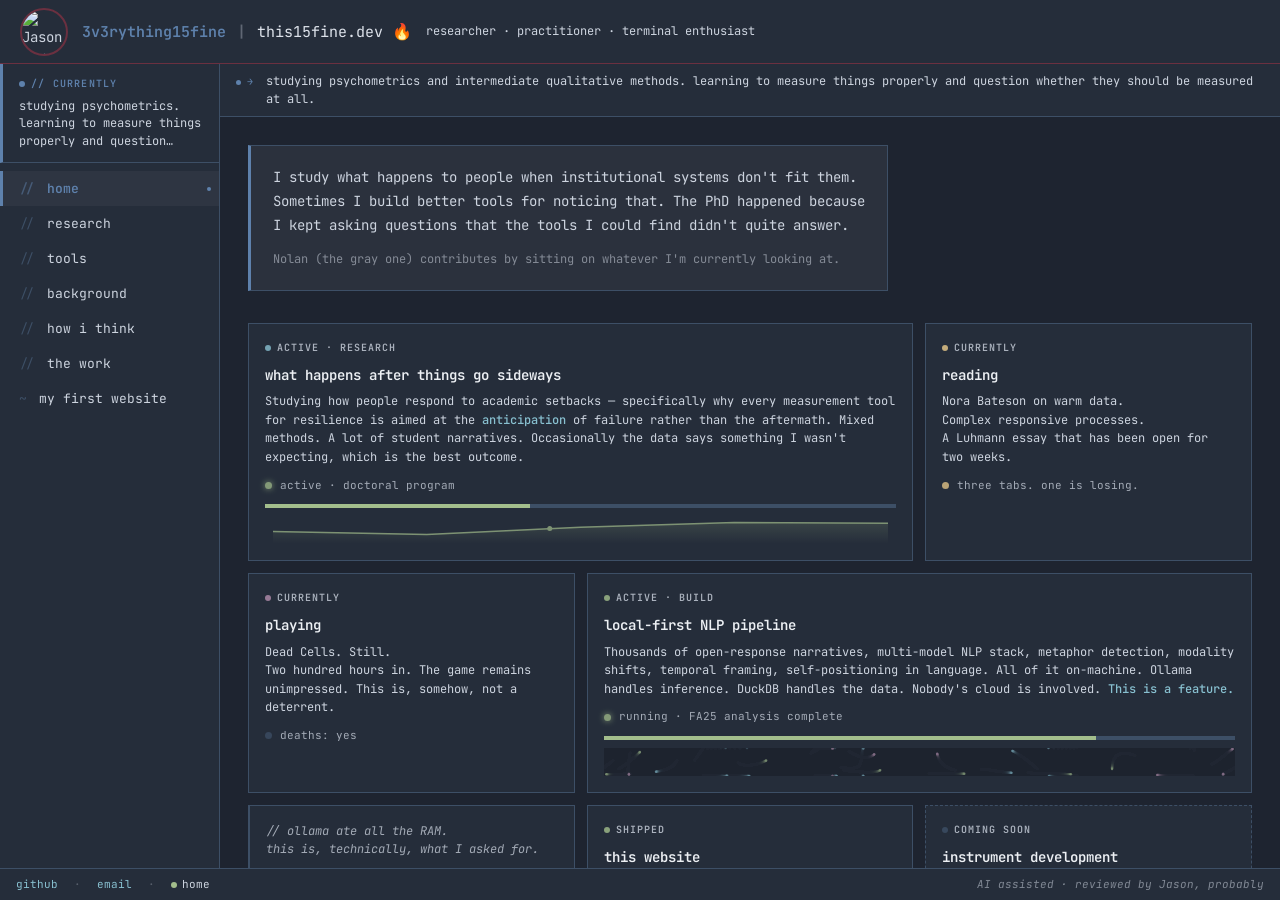
==== public/index.html @ c8848bc6 "fix: UI feedback — header, copy, status bar, brand scrub - Header: replace fire emoji placeholder wi" ====
<!DOCTYPE html>
<html lang="en">
<head>
<meta charset="UTF-8">
<meta name="viewport" content="width=device-width, initial-scale=1.0">
<title>this15fine.dev</title>
<meta name="description" content="Jason O'Brien — researcher, practitioner, terminal enthusiast.">
<meta name="robots" content="index, follow">
<link rel="preconnect" href="https://fonts.googleapis.com">
<link rel="preconnect" href="https://fonts.gstatic.com" crossorigin>
<link href="https://fonts.googleapis.com/css2?family=JetBrains+Mono:ital,wght@0,300;0,400;0,500;0,600;0,700;1,300;1,400&display=swap" rel="stylesheet">
<style>
/* ===== TOKENS ===== */
:root {
  /* Shifted darker/bluer than pure Nord — midpoint between Nord and v12 #1a2029 */
  --nord0: #1e2430;
  --nord1: #252d3a;
  --nord2: #2e3848;
  --nord3: #3d4f66;
  --nord4: #cdd4df;
  --nord5: #dde2ea;
  --nord6: #edf0f4;
  /* Frost stays Nord-true but deep frost shifts cooler */
  --frost: #88C0D0;
  --frost-deep: #5E81AC;
  --frost-warm: #8FBCBB;
  --aurora-green: #A3BE8C;
  --aurora-yellow: #EBCB8B;
  --aurora-red: #BF616A;
  --aurora-magenta: #B48EAD;
  --burgundy: #6B3040;
  --magenta-bright: #B048A8;

  /* section accents — used for borders/marks/underlines, NOT for small text */
  --accent-home:       #5E81AC;
  --accent-research:   #88C0D0;
  --accent-tools:      #A3BE8C;
  --accent-background: #EBCB8B;
  --accent-approach:   #B48EAD;
  --accent-work:       #BF616A;

  --accent: var(--accent-home);

  --sidebar-w: 220px;
  --header-h: 64px;
  --section-header-h: 48px;
  --ticker-h: 36px;
  --status-h: 32px;
  --currently-h: auto;

  --font: 'JetBrains Mono', 'Liberation Mono', 'Courier New', monospace;
  --transition: 200ms ease;
  --transition-slow: 400ms ease;
}

/* ===== RESET ===== */
*, *::before, *::after { box-sizing: border-box; margin: 0; padding: 0; }
html { height: 100%; }
body {
  font-family: var(--font);
  font-size: 14px;
  line-height: 1.6;
  color: var(--nord4);
  background: var(--nord0);
  height: 100%;
  overflow: hidden;
}
a { color: var(--frost); text-decoration: none; }
a:hover { text-decoration: underline; }
a:visited { color: var(--frost-deep); }
a:focus-visible { outline: 2px solid var(--magenta-bright); outline-offset: 2px; }
::selection { background: var(--frost-deep); color: var(--nord6); }
@media (prefers-reduced-motion: reduce) {
  *, *::before, *::after { animation-duration: 0.01ms !important; transition-duration: 0.01ms !important; }
}

/* ===== LAYOUT GRID ===== */
#app {
  display: grid;
  grid-template-rows: var(--header-h) 1fr var(--status-h);
  grid-template-columns: var(--sidebar-w) 1fr;
  grid-template-areas:
    "header  header"
    "sidebar main"
    "footer  footer";
  height: 100vh;
  width: 100vw;
}

/* ===== GLOBAL HEADER ===== */
#global-header {
  grid-area: header;
  display: flex;
  align-items: center;
  gap: 14px;
  padding: 0 20px;
  background: var(--nord1);
  border-bottom: 1px solid var(--nord3);
  border-bottom-color: var(--burgundy);
  cursor: pointer;
  user-select: none;
  position: relative;
  z-index: 100;
  transition: background var(--transition);
}
#global-header:hover { background: var(--nord2); }
#global-header:focus-visible { outline: 2px solid var(--magenta-bright); outline-offset: -2px; }
#header-photo {
  width: 48px; height: 48px;
  border-radius: 50%;
  border: 2px solid var(--burgundy);
  object-fit: cover;
  flex-shrink: 0;
}
#header-wordmark {
  font-size: 15px;
  font-weight: 600;
  color: var(--nord6);
  white-space: nowrap;
}
#header-wordmark .fire { font-size: 16px; }
#header-wordmark .handle { color: var(--burgundy); }
#header-sep { color: var(--nord4); opacity: 0.35; margin: 0 2px; }
#header-tagline {
  font-size: 12px;
  color: var(--nord4);
  white-space: nowrap;
  overflow: hidden;
  text-overflow: ellipsis;
}

/* ===== SIDEBAR ===== */
#sidebar {
  grid-area: sidebar;
  display: flex;
  flex-direction: column;
  background: var(--nord1);
  border-right: 1px solid var(--nord3);
  overflow: hidden;
  position: relative;
}

/* Currently block */
#currently-block {
  min-height: 72px;
  max-height: 140px;
  padding: 12px 16px;
  border-bottom: 1px solid var(--nord3);
  display: flex;
  flex-direction: column;
  justify-content: center;
  border-left: 3px solid var(--accent);
  transition: border-color var(--transition-slow);
  flex-shrink: 0;
  cursor: pointer;
  overflow: hidden;
}
#currently-block:hover { background: var(--nord2); }
#currently-label {
  font-size: 10px;
  font-weight: 600;
  letter-spacing: 0.12em;
  text-transform: uppercase;
  color: var(--accent);
  margin-bottom: 6px;
  display: flex;
  align-items: center;
  gap: 6px;
  transition: color var(--transition-slow);
}
#currently-label::before {
  content: '';
  display: inline-block;
  width: 6px; height: 6px;
  border-radius: 50%;
  background: var(--accent);
  transition: background var(--transition-slow);
  flex-shrink: 0;
}
#currently-text {
  font-size: 12px;
  color: var(--nord4);
  line-height: 1.45;
  overflow: hidden;
  display: -webkit-box;
  -webkit-line-clamp: 3;
  -webkit-box-orient: vertical;
  text-overflow: ellipsis;
  transition: opacity 300ms ease;
}

/* Nav */
#sidebar-nav {
  flex: 1;
  padding: 8px 0;
  overflow-y: auto;
}
.nav-item {
  display: block;
  width: 100%;
  padding: 9px 16px;
  background: none;
  border: none;
  border-left: 3px solid transparent;
  color: var(--nord4);
  font-family: var(--font);
  font-size: 13px;
  font-weight: 400;
  text-align: left;
  cursor: pointer;
  transition: background var(--transition), border-color var(--transition), color var(--transition);
  position: relative;
}
.nav-item:hover { background: var(--nord2); color: var(--nord6); }
.nav-item.active {
  border-left-color: var(--accent);
  color: var(--accent);
  background: rgba(255,255,255,0.04);
  font-weight: 600;
}
.nav-item:focus-visible { outline: 2px solid var(--magenta-bright); outline-offset: -2px; }
.nav-prefix { color: var(--nord3); margin-right: 4px; }
.nav-item.active .nav-prefix { color: var(--accent); opacity: 0.5; }

/* Sidebar links block */
#sidebar-links {
  padding: 12px 16px;
  border-top: 1px solid var(--nord3);
  display: flex;
  flex-direction: column;
  gap: 6px;
  flex-shrink: 0;
}
.sidebar-link {
  font-size: 11px;
  color: var(--nord4);
  display: flex;
  align-items: center;
  gap: 6px;
}
.sidebar-link a { color: var(--nord4); font-size: 11px; }
.sidebar-link a:hover { color: var(--frost); }

/* ===== MAIN COLUMN ===== */
#main {
  grid-area: main;
  display: flex;
  flex-direction: column;
  overflow: hidden;
  position: relative;
}

/* Section header (fixed, accent-colored) */
#section-header {
  height: var(--section-header-h);
  display: flex;
  align-items: center;
  padding: 0 24px;
  border-bottom: 1px solid var(--nord3);
  background: var(--nord0);
  flex-shrink: 0;
  position: relative;
  z-index: 10;
}
#section-title {
  font-size: 16px;
  font-weight: 600;
  color: var(--nord6);
  letter-spacing: 0.02em;
}
#section-title .accent-word {
  color: var(--accent);
  transition: color var(--transition-slow);
  position: relative;
}
#section-title .accent-word::after {
  content: '';
  position: absolute;
  bottom: -4px;
  left: 0;
  right: 0;
  height: 2px;
  background: var(--accent);
  transition: background var(--transition-slow);
}

/* Ticker */
#ticker {
  min-height: var(--ticker-h);
  display: flex;
  align-items: flex-start;
  padding: 8px 16px;
  background: var(--nord1);
  border-bottom: 1px solid var(--nord3);
  flex-shrink: 0;
}
#ticker-label {
  font-size: 10px;
  font-weight: 600;
  letter-spacing: 0.1em;
  text-transform: uppercase;
  color: var(--accent);
  white-space: nowrap;
  margin-right: 12px;
  margin-top: 2px;
  transition: color var(--transition-slow);
}
#ticker-label::before {
  content: '';
  display: inline-block;
  width: 5px; height: 5px;
  border-radius: 50%;
  background: var(--accent);
  transition: background var(--transition-slow);
  margin-right: 6px;
  vertical-align: middle;
}
#ticker-text {
  font-size: 12px;
  color: var(--nord4);
  line-height: 1.5;
  transition: opacity 300ms ease;
}
#ticker-text.fading { opacity: 0; }

/* Scrollable body */
#content-body {
  flex: 1;
  overflow-y: auto;
  padding: 28px 28px 48px;
  scroll-behavior: smooth;
}
#content-body::-webkit-scrollbar { width: 6px; }
#content-body::-webkit-scrollbar-track { background: var(--nord0); }
#content-body::-webkit-scrollbar-thumb { background: var(--nord3); border-radius: 3px; }

/* ===== STATUS BAR ===== */
#status-bar {
  grid-area: footer;
  height: var(--status-h);
  display: flex;
  align-items: center;
  padding: 0 16px;
  background: var(--nord1);
  border-top: 1px solid var(--nord3);
  gap: 16px;
  font-size: 11px;
  color: var(--nord4);
  z-index: 100;
}
.status-item { display: flex; align-items: center; gap: 5px; }
.status-dot {
  width: 6px; height: 6px;
  border-radius: 50%;
  background: var(--aurora-green);
}
.status-dot.yellow { background: var(--aurora-yellow); }
.status-sep { color: var(--nord4); opacity: 0.3; }
#status-right { margin-left: auto; }

/* ===== SECTION PANELS ===== */
.section-panel { display: none; }
.section-panel.active { display: block; }

/* ===== HOME SECTION ===== */
#home-float-container {
  position: fixed;
  top: var(--header-h);
  left: var(--sidebar-w);
  right: 0;
  bottom: var(--status-h);
  pointer-events: none;
  z-index: 1;
  overflow: hidden;
}
.float-fragment {
  position: absolute;
  font-size: 11px;
  color: var(--nord3);
  white-space: nowrap;
  opacity: 0;
  pointer-events: none;
  animation: floatDrift linear infinite;
  font-style: italic;
  user-select: none;
}
@keyframes floatDrift {
  0%   { transform: translate(0, 0); opacity: 0; }
  8%   { opacity: var(--frag-opacity); }
  88%  { opacity: var(--frag-opacity); }
  100% { transform: translate(var(--drift-x), var(--drift-y)); opacity: 0; }
}

.home-bio {
  position: relative;
  z-index: 2;
  max-width: 640px;
  margin-bottom: 32px;
  padding: 20px 22px;
  background: rgba(46, 52, 64, 0.85);
  border: 1px solid var(--nord3);
  border-left: 3px solid var(--accent-home);
  backdrop-filter: blur(2px);
}
.home-bio p { margin-bottom: 12px; color: var(--nord4); line-height: 1.7; }
.home-bio p:last-child { margin-bottom: 0; }
.home-bio .hl { color: var(--accent-home); font-weight: 500; }
.home-bio .dim { color: var(--nord4); opacity: 0.55; font-size: 12px; }

/* Tile grid */
.tile-grid {
  position: relative;
  z-index: 2;
  display: grid;
  grid-template-columns: repeat(3, 1fr);
  grid-auto-rows: auto;
  gap: 12px;
}
.tile {
  background: var(--nord1);
  border: 1px solid var(--nord3);
  padding: 16px;
  font-size: 13px;
  position: relative;
  transition: background var(--transition), border-color var(--transition);
}
.tile:hover { background: var(--nord2); }
.tile.hero { grid-column: span 2; }
.tile.full { grid-column: span 3; }
.tile-label {
  font-size: 10px;
  font-weight: 600;
  letter-spacing: 0.1em;
  text-transform: uppercase;
  color: var(--nord4);
  opacity: 0.65;
  margin-bottom: 8px;
  display: flex;
  align-items: center;
  gap: 6px;
}
.tile-label .tl-accent {
  width: 6px; height: 6px;
  border-radius: 50%;
  display: inline-block;
  flex-shrink: 0;
  opacity: 1;
}
.tile-title { font-size: 14px; font-weight: 600; color: var(--nord6); margin-bottom: 6px; }
.tile-body { color: var(--nord4); line-height: 1.55; font-size: 12px; }
.tile-body .hl { color: var(--frost); font-weight: 500; }
.tile-body .num { color: var(--frost-deep); font-weight: 600; }
.tile-quip { font-style: italic; color: var(--nord4); opacity: 0.6; font-size: 12px; line-height: 1.5; }
.tile-quip::before { content: '// '; }

/* tile status indicators */
.tile-status-row {
  display: flex;
  align-items: center;
  gap: 8px;
  margin-top: 10px;
  font-size: 11px;
  color: var(--nord4);
  opacity: 0.6;
}
.tile-dot { width: 7px; height: 7px; border-radius: 50%; }
.tile-dot.green { background: var(--aurora-green); box-shadow: 0 0 6px var(--aurora-green); }
.tile-dot.yellow { background: var(--aurora-yellow); }
.tile-dot.dim { background: var(--nord3); }
.progress-bar {
  height: 4px;
  background: var(--nord3);
  margin-top: 10px;
  position: relative;
  overflow: hidden;
}
.progress-fill {
  height: 100%;
  background: var(--accent-home);
  transition: width 0.5s ease;
}
.progress-fill.green { background: var(--aurora-green); }
.progress-fill.yellow { background: var(--aurora-yellow); }
.progress-fill.red { background: var(--aurora-red); }

/* locked tile */
.tile-locked {
  opacity: 0.5;
  border-style: dashed;
}
.tile-locked .tile-lock { font-size: 11px; color: var(--nord3); margin-top: 8px; }

/* mini sparkline in tiles */
.tile-spark {
  display: block;
  width: 100%;
  height: 28px;
  margin-top: 8px;
  opacity: 0.7;
}

/* ===== SECTION PROSE ===== */
.section-prose {
  max-width: min(680px, calc(100vw - var(--sidebar-w) - 56px));
  width: 100%;
}
.section-prose p {
  margin-bottom: 16px;
  color: var(--nord4);
  line-height: 1.72;
}
.section-prose p:last-child { margin-bottom: 0; }
.section-prose .hl { color: var(--accent); font-weight: 500; }
.section-prose .dim { color: var(--nord4); opacity: 0.55; font-size: 12px; }
.section-prose h3 {
  font-size: 14px;
  font-weight: 600;
  color: var(--nord6);
  margin: 24px 0 10px;
}
.quip-aside {
  border-left: 2px solid var(--nord3);
  padding: 10px 16px;
  margin: 20px 0;
  font-style: italic;
  color: var(--nord4);
  opacity: 0.65;
  font-size: 12px;
}
.quip-aside::before { content: '// '; }

.method-tags { display: flex; flex-wrap: wrap; gap: 6px; margin: 16px 0; }
.method-tag {
  padding: 3px 8px;
  border: 1px solid var(--nord3);
  font-size: 11px;
  color: var(--nord3);
  transition: border-color var(--transition), color var(--transition);
}
.method-tag:hover { border-color: var(--accent); color: var(--accent); }

.stack-line {
  font-size: 13px;
  color: var(--nord3);
  padding: 10px 14px;
  border: 1px solid var(--nord3);
  border-left: 3px solid var(--accent-tools);
  margin-top: 16px;
  line-height: 1.6;
}

/* viz placeholder */
.viz-placeholder {
  height: 60px;
  border: 1px dashed var(--nord3);
  display: flex;
  align-items: center;
  justify-content: center;
  font-size: 11px;
  color: var(--nord3);
  margin: 20px 0;
  font-style: italic;
}
.section-viz {
  margin: 24px 0;
  border: 1px solid var(--nord3);
  background: var(--nord1);
  overflow: hidden;
}
.section-viz canvas {
  display: block;
  width: 100%;
  height: auto;
  max-height: 480px;
}
.viz-label {
  font-size: 12px;
  font-weight: 600;
  letter-spacing: 0.1em;
  text-transform: uppercase;
  color: var(--accent);
  padding: 8px 14px 6px;
  border-bottom: 1px solid var(--nord3);
  transition: color var(--transition-slow);
}
.viz-caption {
  font-size: 13px;
  color: var(--nord4);
  opacity: 0.55;
  padding: 6px 14px 8px;
  border-top: 1px solid var(--nord3);
  font-style: italic;
}
/* htop display */
#htop-display {
  font-size: 11px;
  padding: 12px 14px;
  line-height: 1.7;
  color: var(--nord4);
  min-height: 180px;
  font-family: var(--font);
}
.htop-row { display: flex; gap: 8px; align-items: baseline; }
.htop-pid { color: var(--frost-deep); width: 32px; text-align: right; flex-shrink: 0; }
.htop-cpu { color: var(--aurora-green); width: 42px; text-align: right; flex-shrink: 0; }
.htop-mem { color: var(--aurora-yellow); width: 38px; text-align: right; flex-shrink: 0; }
.htop-name { color: var(--nord6); font-weight: 600; width: 120px; flex-shrink: 0; }
.htop-desc { color: var(--nord4); opacity: 0.7; overflow: hidden; text-overflow: ellipsis; white-space: nowrap; }
.htop-header { color: var(--nord3); border-bottom: 1px solid var(--nord3); padding-bottom: 4px; margin-bottom: 6px; }
.htop-uptime { color: var(--nord3); font-size: 10px; margin-top: 10px; padding-top: 6px; border-top: 1px solid var(--nord3); }
.htop-bar-row { display: flex; align-items: center; gap: 10px; margin-bottom: 4px; }
.htop-bar-label { color: var(--nord4); width: 42px; font-size: 11px; flex-shrink: 0; }
.htop-bar-outer { flex: 1; height: 8px; background: var(--nord2); position: relative; }
.htop-bar-inner { height: 100%; transition: width 2s ease; }
.htop-bar-val { color: var(--nord4); font-size: 11px; width: 44px; text-align: right; flex-shrink: 0; }

/* ===== FULL-WIDTH FOOTER ===== */
#site-footer {
  display: none; /* shown separately when needed — status-bar IS the bottom chrome */
}

/* ===== ACCENT LINE ===== */
#accent-line {
  position: fixed;
  pointer-events: none;
  z-index: 200;
  top: var(--header-h);
  left: 0;
  width: var(--sidebar-w);
  bottom: var(--status-h);
  overflow: visible;
}
#accent-line svg {
  position: absolute;
  top: 0; left: 0;
  width: 100%; height: 100%;
  overflow: visible;
}

/* ===== APPROACH LAYOUT ===== */
.approach-layout { max-width: min(720px, calc(100vw - var(--sidebar-w) - 56px)); width: 100%; }
.approach-split {
  display: grid;
  grid-template-columns: 1fr 1fr;
  gap: 16px;
  margin: 20px 0;
}
.approach-col h3 {
  font-size: 11px;
  font-weight: 600;
  letter-spacing: 0.1em;
  text-transform: uppercase;
  color: var(--accent);
  margin-bottom: 10px;
  padding-bottom: 6px;
  border-bottom: 1px solid var(--nord3);
}
.approach-col p { font-size: 13px; color: var(--nord4); line-height: 1.7; margin-bottom: 10px; }
.approach-col p:last-child { margin-bottom: 0; }
.approach-col .hl { color: var(--accent); font-weight: 500; }

/* ===== RESEARCH CALLOUT & METHOD PAIR ===== */
.research-callout {
  border: 1px solid var(--nord3);
  border-left: 3px solid var(--accent-research);
  background: var(--nord1);
  padding: 14px 18px;
  margin: 18px 0;
}
.rc-label {
  font-size: 10px;
  font-weight: 600;
  letter-spacing: 0.1em;
  text-transform: uppercase;
  color: var(--nord5);    /* bumped from nord3 */
  margin-bottom: 8px;
}
.rc-body { font-size: 13px; color: var(--nord4); line-height: 1.65; }

.research-method-pair {
  display: grid;
  grid-template-columns: 1fr 1fr;
  gap: 10px;
  margin: 18px 0;
}
.rmp-item {
  background: var(--nord1);
  border: 1px solid var(--nord3);
  border-top: 2px solid var(--accent-research);
  padding: 12px 14px;
}
.rmp-name {
  font-size: 13px;
  font-weight: 600;
  color: var(--nord6);
  margin-bottom: 6px;
}
.rmp-desc {
  font-size: 12px;
  color: var(--nord5);    /* bumped for legibility */
  line-height: 1.6;
}

/* ===== CONTRAST FIXES — callout subtext, captions ===== */
.viz-caption { color: var(--nord5); opacity: 0.8; }  /* was nord4 at 0.55 */
.tile-label { opacity: 0.8; }                        /* was 0.65 */
.tile-status-row { opacity: 0.75; }                  /* was 0.6 */
.tile-quip { opacity: 0.75; }                        /* was 0.6 */
.htop-uptime { color: var(--nord4); }               /* was nord3 */
.htop-header { color: var(--nord4); opacity: 0.7; } /* was nord3 */
.htop-desc { opacity: 0.85; }                       /* was 0.7 */
.tl-desc { color: var(--nord5); }                   /* timeline descriptions */
.tl-year { color: var(--aurora-yellow); }
.stack-line { color: var(--nord5); }                /* was nord3 */

/* ===== MOTION ===== */
.section-panel {
  display: none;
  animation: panelReveal 280ms ease forwards;
}
.section-panel.active { display: block; }
@keyframes panelReveal {
  from { opacity: 0; transform: translateY(6px); }
  to   { opacity: 1; transform: translateY(0); }
}

/* Tile grid stagger */
.tile-grid .tile {
  animation: tileIn 300ms ease both;
}
.tile-grid .tile:nth-child(1)  { animation-delay: 30ms; }
.tile-grid .tile:nth-child(2)  { animation-delay: 60ms; }
.tile-grid .tile:nth-child(3)  { animation-delay: 90ms; }
.tile-grid .tile:nth-child(4)  { animation-delay: 120ms; }
.tile-grid .tile:nth-child(5)  { animation-delay: 150ms; }
.tile-grid .tile:nth-child(6)  { animation-delay: 180ms; }
.tile-grid .tile:nth-child(7)  { animation-delay: 210ms; }
.tile-grid .tile:nth-child(8)  { animation-delay: 240ms; }
.tile-grid .tile:nth-child(9)  { animation-delay: 270ms; }
.tile-grid .tile:nth-child(10) { animation-delay: 300ms; }
.tile-grid .tile:nth-child(11) { animation-delay: 330ms; }
.tile-grid .tile:nth-child(12) { animation-delay: 360ms; }
@keyframes tileIn {
  from { opacity: 0; transform: translateY(8px); }
  to   { opacity: 1; transform: translateY(0); }
}

/* Approach col stagger */
.approach-col {
  animation: panelReveal 320ms ease both;
}
.approach-split:nth-child(2) .approach-col:first-child { animation-delay: 80ms; }
.approach-split:nth-child(2) .approach-col:last-child  { animation-delay: 160ms; }
.approach-split:nth-child(4) .approach-col:first-child { animation-delay: 120ms; }
.approach-split:nth-child(4) .approach-col:last-child  { animation-delay: 200ms; }

/* Method pair stagger */
.research-method-pair .rmp-item {
  animation: tileIn 320ms ease both;
}
.research-method-pair .rmp-item:nth-child(1) { animation-delay: 100ms; }
.research-method-pair .rmp-item:nth-child(2) { animation-delay: 160ms; }
.research-method-pair .rmp-item:nth-child(3) { animation-delay: 220ms; }
.research-method-pair .rmp-item:nth-child(4) { animation-delay: 280ms; }

/* Currently block accent pulse */
#currently-block {
  animation: accentPulse 4s ease-in-out infinite;
}
@keyframes accentPulse {
  0%, 100% { border-left-color: var(--accent); }
  50%       { border-left-color: var(--nord3); }
}

/* Scan-line overlay on viz canvases */
.section-viz { position: relative; }
.section-viz::after {
  content: '';
  position: absolute;
  inset: 0;
  background: repeating-linear-gradient(
    to bottom,
    transparent,
    transparent 3px,
    rgba(0,0,0,0.06) 3px,
    rgba(0,0,0,0.06) 4px
  );
  pointer-events: none;
  z-index: 2;
}

/* Nav active indicator slide */
.nav-item.active::after {
  content: '';
  position: absolute;
  right: 8px;
  top: 50%;
  transform: translateY(-50%);
  width: 4px; height: 4px;
  border-radius: 50%;
  background: var(--accent);
  animation: dotPop 200ms ease both;
}
@keyframes dotPop {
  from { transform: translateY(-50%) scale(0); }
  to   { transform: translateY(-50%) scale(1); }
}

/* Header hostname accent shimmer on load */
#global-header .handle {
  position: relative;
}

/* Progress bar shimmer */
.progress-fill::after {
  content: '';
  position: absolute;
  top: 0; left: -60%; width: 60%; height: 100%;
  background: linear-gradient(90deg, transparent, rgba(255,255,255,0.15), transparent);
  animation: shimmer 3s ease-in-out infinite;
}
@keyframes shimmer {
  0%   { left: -60%; }
  100% { left: 140%; }
}
.progress-bar { overflow: hidden; }
.progress-fill { position: relative; overflow: hidden; }

/* ===== MISC =====*/
.sr-only { position: absolute; width: 1px; height: 1px; padding: 0; margin: -1px; overflow: hidden; clip: rect(0,0,0,0); border: 0; }

/* ===== WORK SECTION — data display ===== */
.data-stat-row {
  display: flex;
  gap: 16px;
  flex-wrap: wrap;
  margin: 20px 0;
}
.data-stat {
  background: var(--nord1);
  border: 1px solid var(--nord3);
  border-top: 2px solid var(--accent-work);
  padding: 14px 18px;
  min-width: 140px;
}
.data-stat .ds-num {
  font-size: 22px;
  font-weight: 700;
  color: var(--aurora-red);
  line-height: 1;
  margin-bottom: 4px;
}
.data-stat .ds-label { font-size: 11px; color: var(--nord3); line-height: 1.4; }
.data-stat .ds-caveat { font-size: 10px; color: var(--nord3); margin-top: 4px; font-style: italic; }

/* ===== GEOCITIES SECTION ===== */
#panel-geocities {
  font-family: 'Comic Sans MS', 'Chalkboard SE', cursive, sans-serif;
  background: #1a0a2e;
  color: #00ff00;
  padding: 24px;
  image-rendering: pixelated;
}
#panel-geocities.active {
  background: #1a0a2e;
}
.geo-marquee {
  overflow: hidden;
  white-space: nowrap;
  margin: 12px 0;
}
.geo-marquee-inner {
  display: inline-block;
  animation: geo-scroll 18s linear infinite;
  font-size: 14px;
  color: #ff00ff;
  text-shadow: 0 0 6px #ff00ff;
  letter-spacing: 0.15em;
}
@keyframes geo-scroll {
  0%   { transform: translateX(100%); }
  100% { transform: translateX(-100%); }
}
.geo-welcome {
  text-align: center;
  margin: 16px 0 8px;
}
.geo-welcome h2 {
  font-size: 24px;
  color: #ffff00;
  text-shadow: 2px 2px #ff6600, 0 0 10px #ffff00;
  letter-spacing: 0.08em;
  font-weight: 700;
  font-family: 'Comic Sans MS', 'Chalkboard SE', cursive;
  margin: 0;
}
.geo-welcome .geo-subtitle {
  font-size: 11px;
  color: #00ffff;
  margin-top: 4px;
  font-style: italic;
}
.geo-fire { width: 100%; max-width: 600px; margin: 8px auto; display: block; }
.geo-badges {
  display: flex;
  justify-content: center;
  align-items: center;
  gap: 16px;
  flex-wrap: wrap;
  margin: 16px 0;
}
.geo-badges img { height: 40px; }
.geo-badge-ascii {
  font-family: 'Courier New', monospace;
  font-size: 11px;
  line-height: 1.15;
  color: #88C0D0;
  background: #2E3440;
  padding: 8px 12px;
  border-radius: 4px;
  margin: 0;
  white-space: pre;
  min-width: 110px;
  text-align: center;
  transition: opacity 400ms ease;
}
.geo-cards {
  display: grid;
  grid-template-columns: repeat(auto-fill, minmax(220px, 1fr));
  gap: 14px;
  margin: 16px 0;
}
.geo-card {
  background: #0a0022;
  border: 2px solid #00ff00;
  padding: 14px;
  box-shadow: 0 0 8px rgba(0, 255, 0, 0.15);
}
.geo-card h3 {
  font-size: 14px;
  color: #ff6600;
  margin: 0 0 6px;
  font-family: 'Comic Sans MS', 'Chalkboard SE', cursive;
  text-transform: uppercase;
}
.geo-card p {
  font-size: 12px;
  color: #00ff00;
  line-height: 1.55;
  font-family: 'Courier New', monospace;
  margin: 0;
}
.geo-card .geo-card-icon {
  font-size: 22px;
  margin-bottom: 6px;
  display: block;
}
.geo-guestbook {
  margin: 20px 0 8px;
  border: 2px dashed #ff00ff;
  padding: 14px;
  text-align: center;
}
.geo-guestbook p {
  font-size: 12px;
  color: #00ffff;
  line-height: 1.6;
  font-family: 'Courier New', monospace;
  margin: 0;
}
.geo-guestbook a {
  color: #ffff00;
  text-decoration: underline;
}
.geo-counter-wrap {
  text-align: center;
  margin: 16px 0 8px;
}
.geo-counter-wrap img { max-width: 300px; }
.geo-terminal-wrap {
  text-align: center;
  margin: 12px 0;
}
.geo-terminal-wrap img { max-width: 400px; }
.geo-construction {
  text-align: center;
  margin: 12px 0;
}
.geo-construction img { max-width: 160px; }
.geo-disclaimer {
  text-align: center;
  font-size: 10px;
  color: #888;
  margin-top: 16px;
  font-family: var(--mono);
  font-style: italic;
}
/* geocities mode: green bleeds into header + ticker */
body.geo-mode #global-header {
  background: #0a0022;
  border-bottom-color: #00ff00;
}
body.geo-mode #global-header:hover { background: #12003a; }
body.geo-mode #global-header .handle { color: #00ff00 !important; }
body.geo-mode #global-header #header-sep { color: #00ff00; }
body.geo-mode #global-header #header-tagline { color: #00ff00; opacity: 0.7; }
body.geo-mode #ticker {
  background: #0a0022;
  border-bottom-color: #00ff00;
}
body.geo-mode #ticker-text { color: #00ff00; }
body.geo-mode #section-header { color: #ffff00; }
@keyframes geo-blink {
  0%, 49% { opacity: 1; }
  50%, 100% { opacity: 0; }
}
.geo-blink { animation: geo-blink 1s step-end infinite; }
.geo-rainbow {
  background: linear-gradient(90deg, #ff0000, #ff6600, #ffff00, #00ff00, #00ffff, #0000ff, #ff00ff);
  -webkit-background-clip: text;
  -webkit-text-fill-color: transparent;
  background-clip: text;
}

/* background section side-by-side layout */
.bg-split {
  display: grid;
  grid-template-columns: 1fr 1fr;
  gap: 24px;
  margin: 20px 0;
}
.bg-split .section-prose {
  max-width: none;
}

/* background timeline */
.timeline {
  position: relative;
  padding-left: 20px;
  margin: 20px 0;
}
.timeline::before {
  content: '';
  position: absolute;
  left: 0;
  top: 8px; bottom: 8px;
  width: 2px;
  background: var(--nord3);
}
.tl-node {
  position: relative;
  margin-bottom: 20px;
  padding-left: 20px;
}
.tl-node::before {
  content: '';
  position: absolute;
  left: -24px;
  top: 6px;
  width: 8px; height: 8px;
  border-radius: 50%;
  background: var(--nord3);
  border: 2px solid var(--nord1);
  transition: background var(--transition);
}
.tl-node:hover::before { background: var(--accent-background); }
.tl-year { font-size: 12px; color: var(--aurora-yellow); font-weight: 600; letter-spacing: 0.06em; margin-bottom: 3px; }
.tl-title { font-size: 15px; font-weight: 600; color: var(--nord6); margin-bottom: 4px; }
.tl-desc { font-size: 14px; color: var(--nord4); line-height: 1.5; }
.tl-node.current::before { background: var(--aurora-yellow); box-shadow: 0 0 6px var(--aurora-yellow); }
</style>
</head>
<body>
<div id="app" role="application">

  <!-- ===== GLOBAL HEADER ===== -->
  <header id="global-header" role="banner" tabindex="0"
    onclick="navigateHome()" onkeydown="if(event.key==='Enter'||event.key===' ')navigateHome()"
    aria-label="Go to home — this15fine.dev">
    <img id="header-photo" src="/images/jho-nolan.png" alt="Jason and Nolan">
    <div id="header-wordmark">
      <span class="handle" style="color:var(--accent);transition:color var(--transition-slow);">3v3rything15fine</span><span id="header-sep"> | </span><span style="color:var(--nord5);font-weight:400;">this15fine.dev</span> <span class="fire">🔥</span>
    </div>
    <div id="header-tagline">researcher · practitioner · terminal enthusiast</div>
  </header>

  <!-- ===== SIDEBAR ===== -->
  <aside id="sidebar" role="complementary" aria-label="Navigation">

    <!-- Currently block -->
    <div id="currently-block" tabindex="0" role="button"
      onclick="navigateHome()" onkeydown="if(event.key==='Enter'||event.key===' ')navigateHome()"
      aria-label="Currently — click to go home">
      <div id="currently-label">// currently</div>
      <div id="currently-text">Loading…</div>
    </div>

    <!-- Nav -->
    <nav id="sidebar-nav" role="navigation" aria-label="Sections">
      <button class="nav-item active" data-section="home" onclick="switchSection('home')" aria-current="page">
        <span class="nav-prefix">//</span> home
      </button>
      <button class="nav-item" data-section="research" onclick="switchSection('research')">
        <span class="nav-prefix">//</span> research
      </button>
      <button class="nav-item" data-section="tools" onclick="switchSection('tools')">
        <span class="nav-prefix">//</span> tools
      </button>
      <button class="nav-item" data-section="background" onclick="switchSection('background')">
        <span class="nav-prefix">//</span> background
      </button>
      <button class="nav-item" data-section="approach" onclick="switchSection('approach')">
        <span class="nav-prefix">//</span> how i think
      </button>
      <button class="nav-item" data-section="work" onclick="switchSection('work')">
        <span class="nav-prefix">//</span> the work
      </button>
      <button class="nav-item" data-section="geocities" onclick="switchSection('geocities')">
        <span class="nav-prefix">~</span> my first website
      </button>
    </nav>

  </aside>

  <!-- ===== MAIN ===== -->
  <main id="main" role="main">

    <!-- Ticker -->
    <div id="ticker" aria-live="polite" aria-atomic="true">
      <span id="ticker-label">→</span>
      <span id="ticker-text"></span>
    </div>

    <!-- Scrollable body -->
    <div id="content-body">

      <!-- HOME -->
      <section class="section-panel active" id="panel-home" aria-labelledby="home-heading">
        <h1 id="home-heading" class="sr-only">Home</h1>

        <div class="home-bio">
          <p>
            I study what happens to people when institutional systems don't fit them.
            Sometimes I build better tools for noticing that. The PhD happened because I kept
            asking questions that the tools I could find didn't quite answer.
          </p>
          <p class="dim">Nolan (the gray one) contributes by sitting on whatever I'm currently looking at.</p>
        </div>

        <!-- Tile grid -->
        <div class="tile-grid" role="list">

          <!-- Hero: active research -->
          <div class="tile hero" role="listitem">
            <div class="tile-label">
              <span class="tl-accent" style="background:var(--frost)"></span>
              active · research
            </div>
            <div class="tile-title">what happens after things go sideways</div>
            <div class="tile-body">
              Studying how people respond to academic setbacks — specifically why every measurement
              tool for resilience is aimed at the <span class="hl">anticipation</span> of failure
              rather than the aftermath. Mixed methods. A lot of student narratives.
              Occasionally the data says something I wasn't expecting, which is the best outcome.
            </div>
            <div class="tile-status-row">
              <span class="tile-dot green"></span>
              <span>active · doctoral program</span>
            </div>
            <div class="progress-bar">
              <div class="progress-fill green" style="width:42%"></div>
            </div>
            <canvas id="sparkResearch" width="180" height="28" class="tile-spark" aria-hidden="true"></canvas>
          </div>

          <!-- Small: currently reading -->
          <div class="tile" role="listitem">
            <div class="tile-label">
              <span class="tl-accent" style="background:var(--aurora-yellow)"></span>
              currently
            </div>
            <div class="tile-title">reading</div>
            <div class="tile-body">
              Nora Bateson on warm data.<br>
              Complex responsive processes.<br>
              A Luhmann essay that has been open for two weeks.
            </div>
            <div class="tile-status-row">
              <span class="tile-dot yellow"></span>
              <span>three tabs. one is losing.</span>
            </div>
          </div>

          <!-- Small: playing -->
          <div class="tile" role="listitem">
            <div class="tile-label">
              <span class="tl-accent" style="background:var(--aurora-magenta)"></span>
              currently
            </div>
            <div class="tile-title">playing</div>
            <div class="tile-body">
              Dead Cells. Still.<br>
              Two hundred hours in. The game remains unimpressed.
              This is, somehow, not a deterrent.
            </div>
            <div class="tile-status-row">
              <span class="tile-dot dim"></span>
              <span>deaths: yes</span>
            </div>
          </div>

          <!-- Hero: local tools build -->
          <div class="tile hero" role="listitem">
            <div class="tile-label">
              <span class="tl-accent" style="background:var(--aurora-green)"></span>
              active · build
            </div>
            <div class="tile-title">local-first NLP pipeline</div>
            <div class="tile-body">
              Thousands of open-response narratives, multi-model NLP stack, metaphor detection,
              modality shifts, temporal framing, self-positioning in language. All of it on-machine.
              Ollama handles inference. DuckDB handles the data. Nobody's cloud is involved.
              <span class="hl">This is a feature.</span>
            </div>
            <div class="tile-status-row">
              <span class="tile-dot green"></span>
              <span>running · FA25 analysis complete</span>
            </div>
            <div class="progress-bar">
              <div class="progress-fill" style="width:78%;background:var(--aurora-green)"></div>
            </div>
            <canvas id="miniField" width="180" height="28" class="tile-spark" aria-hidden="true"></canvas>
          </div>

          <!-- Quip tile -->
          <div class="tile" role="listitem" style="border-left:2px solid var(--nord3);">
            <div class="tile-quip">ollama ate all the RAM.<br>this is, technically, what I asked for.</div>
            <div class="tile-status-row" style="margin-top:14px;">
              <span class="tile-dot dim"></span>
              <span>still running. probably.</span>
            </div>
          </div>

          <!-- Done tile -->
          <div class="tile" role="listitem">
            <div class="tile-label">
              <span class="tl-accent" style="background:var(--aurora-green)"></span>
              shipped
            </div>
            <div class="tile-title">this website</div>
            <div class="tile-body">
              You're looking at it. No analytics, no tracking, no framework, no cookies.
              It does have a cat, which is more than most websites can say.
            </div>
            <div class="tile-status-row">
              <span class="tile-dot green"></span>
              <span>deployed · static hosting</span>
            </div>
          </div>

          <!-- To-do tile -->
          <div class="tile tile-locked" role="listitem">
            <div class="tile-label">
              <span class="tl-accent" style="background:var(--nord3)"></span>
              coming soon
            </div>
            <div class="tile-title">instrument development</div>
            <div class="tile-body">
              A psychometric instrument for post-failure response. Currently in
              the phase where existing measurement is examined and found wanting.
              This phase has lasted a while.
            </div>
            <div class="tile-lock">[ in progress · timeline: optimistic ]</div>
          </div>

          <!-- Quip: methodology -->
          <div class="tile" role="listitem" style="border-left:2px solid var(--nord3);">
            <div class="tile-quip">returning to good standing turns out to be more stable than the crisis that preceded it.<br>that one surprised me too.</div>
          </div>

          <!-- Teaser: sections -->
          <div class="tile" role="listitem" style="border-top:2px solid var(--aurora-magenta);">
            <div class="tile-label">
              <span class="tl-accent" style="background:var(--aurora-magenta)"></span>
              explore
            </div>
            <div class="tile-title">the rest of this site</div>
            <div class="tile-body">
              Research · Tools · Background · How I Think · The Work.
              All navigable from the sidebar. Everything still being built.
            </div>
          </div>

          <!-- Quip: data -->
          <div class="tile" role="listitem" style="border-left:2px solid var(--nord3);">
            <div class="tile-quip">the question is usually<br>more durable than the answer.</div>
          </div>

          <!-- Stack tile -->
          <div class="tile hero" role="listitem">
            <div class="tile-label">
              <span class="tl-accent" style="background:var(--aurora-green)"></span>
              environment
            </div>
            <div class="tile-title">current stack</div>
            <div class="tile-body">
              Python · R · DuckDB · SQLite · Ollama · Fedora Linux · Podman · Raspberry Pi ·
              shell scripts held together with comments that say "this should not be necessary."
              <span class="hl">Everything is local. Everything is fine.</span>
            </div>
            <div class="tile-status-row">
              <span class="tile-dot green"></span>
              <span>uptime: unconfirmed · last checked: when it stopped</span>
            </div>
          </div>

          <!-- Quip: instruments -->
          <div class="tile" role="listitem" style="border-left:2px solid var(--nord3);">
            <div class="tile-quip">the instrument shapes what you can see.<br>this is not a metaphor. it is also a metaphor.</div>
          </div>

        </div><!-- /tile-grid -->
      </section><!-- /home -->

      <!-- RESEARCH -->
      <section class="section-panel" id="panel-research" aria-labelledby="research-heading">
        <h2 id="research-heading" class="sr-only">Research</h2>
        <div class="section-prose">

          <div class="section-viz" id="research-viz-wrap">
            <div class="viz-label">ecological systems · agents navigating nested contexts</div>
            <canvas id="researchCanvas" width="900" height="360" aria-label="Bronfenbrenner ecological systems visualization — agents moving through microsystems, mesosystems, and exosystem forces, modeling students navigating intersecting institutional contexts"></canvas>
          </div>

          <p>
            From what I've read, most frameworks for academic resilience measure whether someone
            <span class="hl">expects</span> to struggle. I haven't found one that measures what happens after.
            Grit looks forward. Growth mindset looks forward. Self-worth theory looks forward.
            I couldn't find an instrument built for the aftermath. That's the gap that caught my attention.
          </p>

          <p>
            To understand what happens in that gap, I use a mix of approaches.
            On the quantitative side: statistical techniques that try to map
            <span class="hl">who follows which path and why</span>.
            Grouping students by the trajectories they actually follow
            rather than averaging everyone together.
            On the qualitative side: thousands of open-response narratives, processed
            through computational analysis for patterns in how people describe what happened to them.
          </p>

          <div class="research-method-pair">
            <div class="rmp-item">
              <div class="rmp-name">trajectory analysis</div>
              <div class="rmp-desc">What are the distinct paths people actually follow, and what does each one look like?</div>
            </div>
            <div class="rmp-item">
              <div class="rmp-name">propensity weighting</div>
              <div class="rmp-desc">Honest comparisons when you can't randomly assign people to groups.</div>
            </div>
            <div class="rmp-item">
              <div class="rmp-name">discourse analysis</div>
              <div class="rmp-desc">Patterns in language. How framing shifts over time. What metaphors people reach for.</div>
            </div>
            <div class="rmp-item">
              <div class="rmp-name">instrument development</div>
              <div class="rmp-desc">Building measurement tools that can detect what's happening without flattening it.</div>
            </div>
          </div>

          <div class="quip-aside">every time someone says "grit" in a meeting, a psychometrician adds another item to their measurement critique.</div>

          <p>
            The thing that keeps this grounded: every measurement decision eventually lands
            in someone's real situation. Build a tool that measures the wrong thing,
            and you design an intervention around the wrong thing.
            <span class="hl">The instrument shapes what you can see.</span>
          </p>
        </div>
      </section>

      <!-- TOOLS -->
      <section class="section-panel" id="panel-tools" aria-labelledby="tools-heading">
        <h2 id="tools-heading" class="sr-only">Tools</h2>
        <div class="section-prose">

          <div class="section-viz" id="tools-viz-wrap">
            <div class="viz-label">process monitor · stack status</div>
            <div id="htop-display" aria-label="Stylized system monitor showing current tools and stack items as running processes"></div>
          </div>

          <p>
            I needed something and didn't have $12 a month for it.
            <span class="hl">A SQLite database and a Saturday</span> got me close enough.
            This is a recurring pattern. Research pipelines. Local LLMs for personal finance.
            Voice memos that become searchable notes.
            A horror-themed terminal learning environment, because bash documentation
            should not be the scariest thing you encounter.
          </p>
          <div class="quip-aside">the cloud is someone else's computer. I prefer my problems to be local.</div>
          <div class="stack-line">
            stack: Python · R · DuckDB · SQLite · Ollama · Fedora Linux ·
            Podman · Raspberry Pi · shell scripts held together with good intentions
          </div>
        </div>
      </section>

      <!-- BACKGROUND -->
      <section class="section-panel" id="panel-background" aria-labelledby="background-heading">
        <h2 id="background-heading" class="sr-only">Background</h2>

          <div class="section-viz" id="bg-viz-wrap" style="max-width:min(680px, calc(100vw - var(--sidebar-w) - 56px));">
            <div class="viz-label">arc of practice · practitioner → researcher → both</div>
            <canvas id="bgArcCanvas" width="640" height="140" style="width:100%;height:auto;" aria-label="Animated arc showing path from practitioner through doctoral research to both simultaneously"></canvas>
          </div>

          <div class="bg-split">
            <div class="section-prose">
          <p>
            I argued against creating the program I now run.
            On the committee that proposed it, I was the dissenting voice.
            I didn't think it was doable. When it got approved, I took the job anyway.
            <span class="hl">The failure would be spectacular. The success would prove me wrong.</span>
            Both seemed worth showing up for.
          </p>
          <p>
            My undergraduate transcript has 45 credit hours of F's on it, which is honestly an impressive amount of not-getting-it-right. I left, did some other things, eventually came back and found my way into student affairs — building support systems for people navigating the same kind of rough patches I'd been through. The path wasn't planned, but it turns out lived experience is pretty good training material.
          </p>
          <p>
            Don't change the student. Change the system's understanding of the student.
            That's the design principle underneath everything else on this site.
          </p>
          <div class="quip-aside">the PhD is what happens when "does this actually work" turns out to require four years and a statistics course to answer.</div>
          <p>
            The doctoral program happened because "does this actually work?"
            turned out to be a question that required better tools to answer than I had.
            Psychometrics. Qualitative methods. Learning theory. Literacy studies.
            The academic side gives me frameworks and rigor.
            The practitioner side keeps asking whether any of that
            <span class="hl">actually helps the person in the room.</span>
          </p>
            </div>

          <!-- Timeline -->
          <div class="timeline" role="list" aria-label="Career timeline">
            <div class="tl-node" role="listitem">
              <div class="tl-year">before</div>
              <div class="tl-title">nonlinear path into higher education</div>
              <div class="tl-desc">Dropout. Military. Re-entry. The kind of path that turns out to be source material.</div>
            </div>
            <div class="tl-node" role="listitem">
              <div class="tl-year">practitioner era</div>
              <div class="tl-title">student affairs, advising, program design</div>
              <div class="tl-desc">Years in direct student support. Learned what frameworks don't capture. Started building anyway.</div>
            </div>
            <div class="tl-node" role="listitem">
              <div class="tl-year">the question</div>
              <div class="tl-title">does this actually work?</div>
              <div class="tl-desc">The answer required better tools. That led here.</div>
            </div>
            <div class="tl-node current" role="listitem">
              <div class="tl-year">now</div>
              <div class="tl-title">doctoral student + practitioner simultaneously</div>
              <div class="tl-desc">Both roles active. The tension is productive. Most days.</div>
            </div>
            <div class="tl-node tile-locked" role="listitem" style="opacity:0.45;">
              <div class="tl-year">forthcoming</div>
              <div class="tl-title">instrument development · dissertation</div>
              <div class="tl-desc">[ timeline: optimistic ]</div>
            </div>
          </div>
          </div>
      </section>

      <!-- HOW I THINK -->
      <section class="section-panel" id="panel-approach" aria-labelledby="approach-heading">
        <h2 id="approach-heading" class="sr-only">How I Think</h2>
        <div class="section-prose approach-layout">

          <div class="section-viz" id="approach-viz-wrap">
            <div class="viz-label">systems map · click nodes to explore · drag to reposition</div>
            <canvas id="conceptCanvas" width="960" height="540" style="width:100%;height:auto;" aria-label="Interactive systems map of theoretical frameworks — click nodes to expand details"></canvas>
          </div>

          <p>
            Two frameworks disagree about why a student fails.
            One says the student's beliefs are the mechanism.
            The other says the student's environment is.
            My read is that they're both onto something.
            <span class="hl">The part worth studying is the interaction.</span>
            That's where I keep ending up.
          </p>

          <div class="approach-split">
            <div class="approach-col">
              <h3>where people sit</h3>
              <p>
                Every person exists inside layers of context. Their classroom,
                their institution, their family, their culture. Bronfenbrenner mapped
                these layers out. The insight is that you can't fully understand
                what someone does without understanding what surrounds them.
                This sounds obvious until you actually try to measure it.
              </p>
              <p>
                Luhmann went further: systems don't just contain people.
                They have their own logic, their own way of observing,
                their own blind spots. A university has goals that aren't the same
                as any individual student's goals. Those misalignments
                are where things get worth studying.
              </p>
            </div>
            <div class="approach-col">
              <h3>how change happens</h3>
              <p>
                Complex adaptive systems research says: small things can have
                large effects, and large interventions can disappear without a trace.
                There's no straight line from input to output when the system
                has many parts that interact. This is frustrating if you want
                clean findings. It's accurate if you work in higher education.
              </p>
              <p>
                Complex responsive processes research goes further.
                It says meaning itself emerges from interaction.
                You can't design for it in advance. You can only
                <span class="hl">create conditions where it's more likely to happen</span>,
                and then pay attention to what comes out.
              </p>
            </div>
          </div>

          <div class="quip-aside">systems thinking is what happens when you realize every simple explanation has a dependency it's not disclosing.</div>

          <div class="approach-split">
            <div class="approach-col">
              <h3>assets, not deficits</h3>
              <p>
                Asset-based frameworks start with the question: what's already working?
                This isn't optimism. It's a design principle.
                If you build interventions around deficits, you tend to get more deficit-mapping.
                If you start from existing strengths, you get something more durable.
                The evidence for which approach produces better outcomes is genuinely mixed,
                which is itself a finding worth sitting with.
              </p>
            </div>
            <div class="approach-col">
              <h3>the story someone tells about what happened</h3>
              <p>
                Attribution theory asks: when something happens, how do people
                explain it to themselves? The explanation shapes what they do next.
                Someone who attributes a setback to something permanent and personal
                behaves differently than someone who sees it as situational and specific.
                This matters enormously for how you design support.
                <span class="hl">The story someone tells about what happened</span>
                is part of what happened.
              </p>
            </div>
          </div>

          <p>
            The map above is interactive. Hover or click nodes to see how these ideas
            connect to each other and to the work. Some of these connections are
            well-established in the literature. Some are my own wiring.
          </p>
        </div>
      </section>

      <!-- THE WORK -->
      <section class="section-panel" id="panel-work" aria-labelledby="work-heading">
        <h2 id="work-heading" class="sr-only">The Work</h2>
        <div class="section-prose">

          <div class="section-viz" id="work-viz-wrap">
            <div class="viz-label">contacts → return-to-standing rate · five terms, all GPA bands</div>
            <canvas id="doseCanvas" width="640" height="220" aria-label="Dose-response chart showing return-to-standing rates at 0, 1, 2, and 3+ contacts across five terms"></canvas>
            <div class="viz-caption">return-to-standing rate by contact count, five terms. observational data. selection effects not controlled.</div>
          </div>

          <p>
            One conversation. That's what the data kept showing.
            <span class="hl">A single structured contact was associated with roughly doubling
            the rate at which students returned to good academic standing.</span>
            Not a semester of intervention. Not ten touchpoints. One conversation.
            The data was checked several times.
          </p>

          <!-- Headline stats -->
          <div class="data-stat-row" role="list" aria-label="Program statistics">
            <div class="data-stat" role="listitem">
              <div class="ds-num">6,797</div>
              <div class="ds-label">unique students<br>served, FA23–FA25</div>
            </div>
            <div class="data-stat" role="listitem">
              <div class="ds-num">3,291</div>
              <div class="ds-label">students who returned<br>to good standing</div>
            </div>
            <div class="data-stat" role="listitem">
              <div class="ds-num">+21.7pp</div>
              <div class="ds-label">return-to-standing rate increase:<br>zero → one contact</div>
            </div>
            <div class="data-stat" role="listitem">
              <div class="ds-num">88.1%</div>
              <div class="ds-label">who returned to standing<br>stayed there the next term</div>
            </div>
          </div>

          <p>
            What makes this worth studying is the trajectory, not the snapshot.
            Over five terms, <span class="hl">engagement rates declined while effectiveness increased.</span>
            Fewer contacts. Each one doing more. That is not the direction the math suggests.
            Something about the quality or timing of the contact changed.
            Or the population changed. Or both. The data is not equipped
            to fully separate these. The honest version of this finding includes that sentence.
          </p>
          <p>
            The students who engage are telling you something about where they are.
            The students who don't engage are an entirely different question.
          </p>
          <div class="quip-aside">the students who stopped appearing in the data were not available to explain why. this is, in some sense, the entire research question.</div>
          <p>
            For students appearing in multiple terms, high-engagement terms are associated
            with roughly a quarter of a grade point difference compared to their own
            low-engagement terms (p&lt;0.0001, Wilcoxon signed-rank).
            Same person. Different conditions. This is as close to a controlled comparison
            as observational data gets, which is to say: <span class="hl">closer than most,
            not as close as an experiment</span>, and that distinction should be in every sentence
            that cites this number.
          </p>
          <p class="dim">
            All estimates are observational. Selection effects are not fully controlled.
            Students who engage may differ from those who don't in ways not captured in these data.
            "Associated with" is doing real work in these sentences.
          </p>
        </div>
      </section>

      <!-- MY FIRST WEBSITE (geocities) -->
      <section class="section-panel" id="panel-geocities" aria-labelledby="geocities-heading">
        <h2 id="geocities-heading" class="sr-only">My First Website</h2>

        <div class="geo-construction">
          <img src="/images/element-under-construction.svg" alt="Under construction sign">
        </div>

        <div class="geo-welcome">
          <h2 class="geo-rainbow">~* Welcome to Jason's Homepage *~</h2>
          <div class="geo-subtitle">est. 1997 (spiritually) &middot; best viewed at 800x600 &middot; Netscape Navigator recommended</div>
        </div>

        <img src="/images/element-fire-divider.svg" alt="" class="geo-fire" role="presentation">

        <div class="geo-marquee" aria-hidden="true">
          <span class="geo-marquee-inner">*** WELCOME TO MY PAGE *** YOU ARE VISITOR #00006797 *** SIGN MY GUESTBOOK *** LAST UPDATED: YESTERDAY PROBABLY *** THIS PAGE IS BEST VIEWED WITH YOUR EYES ***</span>
        </div>

        <div class="geo-badges">
          <img src="/images/element-email-badge.svg" alt="Email me badge">
          <pre id="geo-ascii-art" class="geo-badge-ascii" aria-label="Rotating ASCII art"></pre>
          <img src="/images/element-terminal-prompt.svg" alt="Terminal prompt">
        </div>

        <img src="/images/element-fire-divider.svg" alt="" class="geo-fire" role="presentation">

        <div class="geo-cards">
          <div class="geo-card">
            <span class="geo-card-icon">&#127918;</span>
            <h3>Dead Cells</h3>
            <p>Still playing. Still dying. The game is very patient with me and I am very patient with it. Current streak: 0. Personal best streak: also 0, but with more conviction.</p>
          </div>
          <div class="geo-card">
            <span class="geo-card-icon">&#128008;</span>
            <h3>Nolan (The Cat)</h3>
            <p>Gray. Supervisory. Sits on whatever I'm currently looking at. His methodology is unclear but his commitment is total. Chief Research Obstruction Officer.</p>
          </div>
          <div class="geo-card">
            <span class="geo-card-icon">&#128187;</span>
            <h3>Self-Hosting Everything</h3>
            <p>Fedora Linux. Local LLMs eating all the RAM. DNS sinkhole blocking the ads. Everything self-hosted. Everything is fine. <span class="geo-blink">Everything is fine.</span></p>
          </div>
          <div class="geo-card">
            <span class="geo-card-icon">&#128218;</span>
            <h3>Currently Reading</h3>
            <p>Nora Bateson on warm data. Luhmann on self-referential systems (tab open for two weeks). Whatever paper Dr. Osman assigned that I should have read by now.</p>
          </div>
          <div class="geo-card">
            <span class="geo-card-icon">&#127925;</span>
            <h3>Music Situation</h3>
            <p>Anything that works with headphones and a terminal. Ambient when writing. Something louder when debugging. Silence when the code is winning.</p>
          </div>
          <div class="geo-card">
            <span class="geo-card-icon">&#9749;</span>
            <h3>Coffee Protocol</h3>
            <p>Black. Large. Before the first commit. The second cup is aspirational. The third is a dependency. Decaf is a thought experiment I've never run.</p>
          </div>
          <div class="geo-card">
            <span class="geo-card-icon">&#128083;</span>
            <h3>Fashion</h3>
            <p>LL Bean flannel in Texas. This is a personality trait. The PhD dress code is "whatever doesn't have cat hair on it" which means nothing qualifies.</p>
          </div>
          <div class="geo-card">
            <span class="geo-card-icon">&#128375;</span>
            <h3>Terminal Survival School</h3>
            <p>Building a horror-themed learn-bash environment. Because learning the command line shouldn't feel like reading a manual. It should feel like surviving one.</p>
          </div>
        </div>

        <img src="/images/element-fire-divider.svg" alt="" class="geo-fire" role="presentation">

        <div class="geo-guestbook">
          <p>&#128214; <strong>SIGN MY GUESTBOOK</strong> &#128214;</p>
          <p>just kidding. but you can <a href="mailto:jasonhobrien@proton.me">email me</a> if you want.</p>
          <p>or don't. I'm a geocities page, not a cop.</p>
        </div>

        <div class="geo-counter-wrap">
          <img src="/images/element-visitor-counter.svg" alt="Visitor counter showing 00006797">
        </div>

        <div class="geo-terminal-wrap">
          <img src="/images/element-terminal-prompt.svg" alt="Terminal prompt">
        </div>

        <div class="geo-construction">
          <img src="/images/element-under-construction.svg" alt="Under construction sign">
        </div>

        <div class="geo-disclaimer">
          [ this section is a love letter to the internet that taught me to view source. ]<br>
          [ the rest of the site is the version that grew up. this is the version that didn't have to. ]
        </div>
      </section>

    </div><!-- /content-body -->
  </main>

  <!-- ===== STATUS BAR ===== -->
  <footer id="status-bar" role="contentinfo">
    <a href="https://github.com/3v3rything15fine" style="color:var(--frost);text-decoration:none;">github</a>
    <span class="status-sep">·</span>
    <a href="mailto:jho.research@pm.me" style="color:var(--frost);text-decoration:none;">email</a>
    <span class="status-sep">·</span>
    <div class="status-item">
      <span class="status-dot"></span>
      <span id="status-section">home</span>
    </div>
    <div id="status-right" class="status-item">
      <details style="display:inline;cursor:pointer;">
        <summary style="color:var(--nord4);opacity:0.55;font-style:italic;list-style:none;display:inline;">AI assisted · reviewed by Jason, probably</summary>
        <div style="position:absolute;bottom:var(--status-h);right:0;background:var(--nord1);border:1px solid var(--nord3);border-bottom:none;padding:14px 18px;font-size:11px;line-height:1.7;max-width:420px;z-index:200;">
          <div style="font-size:10px;font-weight:600;letter-spacing:0.1em;text-transform:uppercase;color:var(--nord5);margin-bottom:8px;">AI Co-Authorship Statement</div>
          <div style="color:var(--nord4);">
            <span style="color:var(--nord5);">Lead author:</span> Jason O'Brien, M.A.<br>
            <span style="color:var(--nord5);">AI assistant:</span> Claude (Anthropic), code development &amp; methodological review<br>
            <span style="color:var(--nord5);">Responsibility:</span> All research questions, analytical decisions, interpretation, and claims are the sole intellectual work of the lead author.<br>
            <span style="color:var(--nord5);">AI role:</span> Code generation, statistical method review, assumption checking, visualization production, and documentation drafting. All outputs reviewed and validated by the lead author.<br>
            <span style="color:var(--nord5);">Ethics:</span> No student PII was shared with AI systems. Analysis uses de-identified or aggregated data only. CITI certified (exp. 2027-11).<br>
            <span style="color:var(--nord5);">Disclosure standard:</span> APA 7 §10.10
          </div>
        </div>
      </details>
    </div>
  </footer>

</div><!-- /app -->

<!-- Floating text layer (home section) -->
<div id="home-float-container" aria-hidden="true"></div>

<script>
'use strict';

// ===== REDUCED MOTION CHECK =====
const prefersReducedMotion = window.matchMedia('(prefers-reduced-motion: reduce)').matches;

// ===== SECTION DATA =====
const SECTIONS = {
  home:       { label: 'home',        accent: '#5E81AC', word: 'home' },
  research:   { label: 'research',    accent: '#88C0D0', word: 'research' },
  tools:      { label: 'tools',       accent: '#A3BE8C', word: 'tools' },
  background: { label: 'background',  accent: '#EBCB8B', word: 'background' },
  approach:   { label: 'how i think', accent: '#B48EAD', word: 'how i think' },
  work:       { label: 'the work',    accent: '#BF616A', word: 'the work' },
  geocities:  { label: 'my first website', accent: '#d4943a', word: 'my first website' },
};

let currentSection = 'home';

// ===== TICKER =====
const tickerItems = [
  "studying psychometrics and intermediate qualitative methods. learning to measure things properly and question whether they should be measured at all.",
  "reading about why instruments for grit and resilience might be measuring the same construct with different fonts.",
  "playing Dead Cells. still. the game is very patient with me and I am very patient with it.",
  "running Fedora. self-hosting everything. the DNS sinkhole is blocking 23% of queries. everything is fine.",
  "thinking about Bronfenbrenner's ecological model and what it means when you try to measure an individual outcome that's actually a systems product.",
  "building NLP pipelines for computational discourse analysis. metaphor detection. modality shifts. all local. nobody's cloud.",
  "wondering if attribution theory and growth mindset research are really measuring different constructs or the same one from different angles.",
  "debugging a shell script that was working fine yesterday. it was not fine yesterday.",
  "writing about the gap between anticipating failure and responding to it. they are not the same construct.",
  "reading Luhmann on self-referential systems. the tab has been open for two weeks.",
  "Nolan is supervising. his methodology is unclear but his commitment is total.",
  "reviewing complex adaptive systems literature. higher ed research should engage with this more.",
  "building a horror-themed terminal learning environment. because learning bash shouldn't feel like reading a manual.",
  "analyzing metaphor co-occurrence networks in student narratives. the way people talk about failure tells you more than whether they passed.",
  "half the stuff worth studying happens at the edges of categories.",
  "most tools work better when they stay on your machine.",
];
let tickerIdx = Math.floor(Math.random() * tickerItems.length);
const tickerEl = document.getElementById('ticker-text');
function showTicker() { tickerEl.textContent = tickerItems[tickerIdx]; }
function rotateTicker() {
  tickerEl.classList.add('fading');
  setTimeout(() => {
    tickerIdx = (tickerIdx + 1) % tickerItems.length;
    tickerEl.textContent = tickerItems[tickerIdx];
    tickerEl.classList.remove('fading');
  }, 300);
}
showTicker();
setInterval(rotateTicker, 9000);

// ===== CURRENTLY BLOCK =====
const currentlyItems = [
  "studying psychometrics. learning to measure things properly and question whether they should be measured at all.",
  "reading Nora Bateson on warm data. one of those books that keeps interrupting other books.",
  "playing Dead Cells. still. the game is very patient with me.",
  "running Fedora. self-hosting everything. everything is fine.",
  "thinking about why every resilience instrument measures the anticipation of failure and not the response to it.",
  "building NLP pipelines for student narratives. metaphor detection. modality shifts. all local. nobody's cloud.",
  "wondering what grit and growth mindset are actually measuring and whether it's the same thing.",
  "debugging a shell script that was working fine yesterday. it was not fine yesterday.",
  "Nolan is supervising. his methodology is unclear but his commitment is total.",
  "reading Luhmann on self-referential systems. the tab has been open for two weeks.",
  "wearing an LL Bean flannel in Texas. this is a personality trait.",
  "writing about the gap between anticipating failure and responding to it. they are not the same construct.",
  "reviewing complex adaptive systems literature. higher ed research should engage with this more.",
  "building a horror-themed terminal learning environment. bash documentation should not be the scariest thing you encounter.",
  "the PhD coursework is fine. the work that matters is happening in the terminal.",
];
let cIdx = Math.floor(Math.random() * currentlyItems.length);
const currentlyEl = document.getElementById('currently-text');
currentlyEl.textContent = currentlyItems[cIdx];
function rotateCurrently() {
  cIdx = (cIdx + 1) % currentlyItems.length;
  currentlyEl.style.opacity = '0';
  setTimeout(() => {
    currentlyEl.textContent = currentlyItems[cIdx];
    currentlyEl.style.opacity = '1';
  }, 300);
}
setInterval(rotateCurrently, 12000);

// ===== SECTION SWITCHING =====
function switchSection(name) {
  if (name === currentSection) return;
  currentSection = name;

  const s = SECTIONS[name];

  // Update accent CSS var
  document.documentElement.style.setProperty('--accent', s.accent);

  // Toggle geocities mode
  document.body.classList.toggle('geo-mode', name === 'geocities');

  // Update nav
  document.querySelectorAll('.nav-item').forEach(btn => {
    const active = btn.dataset.section === name;
    btn.classList.toggle('active', active);
    btn.setAttribute('aria-current', active ? 'page' : 'false');
  });

  // Update ticker label
  document.getElementById('ticker-label').textContent = name === 'home' ? '→' : `// ${s.label} →`;

  // Update status bar section
  document.getElementById('status-section').textContent = s.label;

  // Show/hide float container
  document.getElementById('home-float-container').style.display = name === 'home' ? 'block' : 'none';

  // Switch panels
  document.querySelectorAll('.section-panel').forEach(p => p.classList.remove('active'));
  const panel = document.getElementById('panel-' + name);
  if (panel) {
    panel.classList.add('active');
    // Scroll to top
    document.getElementById('content-body').scrollTop = 0;
  }
}

function navigateHome() {
  switchSection('home');
}

// ===== GEOCITIES ASCII ART ROTATION =====
const geoAsciiArt = [
  " /\\_/\\\n( o.o )\n > ^ <\n/|   |\\\n(_|   |_)",
  "  /\\_/\\\n ( -.- )\n  > ^ <\n  zzzZZ",
  " ,_,\n(O,O)\n(   )\n-\"-\"-",
  "  __\n<(o )___\n ( ._> /\n  `---'",
  " .--.\n |o_o |\n |:_/ |\n//   \\ \\\n(|     | )\n/'\\_   _/`\\\n\\___)=(___/",
  "   |\\_/|\n   |q p|   /}\n   ( 0 )\"\"\"\\\n   |\"^\"`    |\n   ||_/=\\\\__|",
  "    .  .\n   / \\/ \\\n  (  ..  )\n   \\    /\n    \\  /\n     \\/",
  " ><(((o>\n\n ><(((o>\n\n ><(((o>",
  "  ___\n |[_]|\n |+ ;|\n `---'\n _|_|_",
  " (\\(\\\n ( -.-)o\n o_(\")(\")",
  "  |\\ /|\n  | . |\n  =\\_/=\n   |\n  /|\\\n / | \\",
  "  _____\n /     \\\n| () () |\n \\  ^  /\n  |||||\n  |||||",
  "    *\n   /|\\\n  / | \\\n /  |  \\\n/   *   \\\n    |\n    |",
  "  ^   ^\n (o _ o)\n /  0  \\\n(_     _)\n  |   |\n  |___|",
];
let geoAsciiIdx = Math.floor(Math.random() * geoAsciiArt.length);
const geoAsciiEl = document.getElementById('geo-ascii-art');
if (geoAsciiEl) {
  geoAsciiEl.textContent = geoAsciiArt[geoAsciiIdx];
  setInterval(() => {
    geoAsciiEl.style.opacity = '0';
    setTimeout(() => {
      geoAsciiIdx = (geoAsciiIdx + 1) % geoAsciiArt.length;
      geoAsciiEl.textContent = geoAsciiArt[geoAsciiIdx];
      geoAsciiEl.style.opacity = '1';
    }, 400);
  }, 4000);
}

// ===== FLOATING TEXT =====
const floatFragments = [
  { text: "the instrument shapes what you can see", layer: 1 },
  { text: "half the interesting stuff happens at the edges of categories", layer: 2 },
  { text: "most tools work better when they stay on your machine", layer: 1 },
  { text: "the question is usually more durable than the answer", layer: 2 },
  { text: "ollama ate all the RAM. this is fine.", layer: 3 },
  { text: "returning to good standing is more stable than crisis. that surprised me.", layer: 1 },
  { text: "does this actually help anyone?", layer: 2 },
  { text: "how would we know?", layer: 3 },
  { text: "the way people talk about failure tells you something", layer: 1 },
  { text: "'mattering' is harder to measure than it sounds", layer: 2 },
  { text: "complex adaptive systems are not well-behaved", layer: 1 },
  { text: "the brochure left some things out", layer: 3 },
  { text: "epistemologically flexible", layer: 2 },
  { text: "not a bug. a nested ecological context.", layer: 3 },
  { text: "grit and resilience might be the same thing with different fonts", layer: 1 },
  { text: "Nolan has opinions about the methodology", layer: 3 },
  { text: "holding frameworks lightly", layer: 2 },
  { text: "the students who disappeared were not available for comment", layer: 1 },
];

const floatContainer = document.getElementById('home-float-container');
const layerOpacity = [0, 0.18, 0.11, 0.07];
const layerSpeed = [0, 90, 130, 170]; // seconds per cycle

function spawnFragment(frag) {
  const el = document.createElement('div');
  el.className = 'float-fragment';
  el.textContent = frag.text;

  const w = floatContainer.offsetWidth || 800;
  const h = floatContainer.offsetHeight || 500;

  const startX = Math.random() * (w - 300);
  const startY = Math.random() * (h - 20);
  const driftX = (Math.random() - 0.5) * 120;
  const driftY = (Math.random() - 0.5) * 60;
  const duration = layerSpeed[frag.layer] + Math.random() * 30;
  const delay = Math.random() * duration;
  const opacity = layerOpacity[frag.layer];

  el.style.cssText = `
    left: ${startX}px;
    top: ${startY}px;
    --drift-x: ${driftX}px;
    --drift-y: ${driftY}px;
    --frag-opacity: ${opacity};
    animation-duration: ${duration}s;
    animation-delay: ${-delay}s;
  `;

  floatContainer.appendChild(el);
}

function initFloating() {
  floatFragments.forEach(frag => spawnFragment(frag));
}

if (!prefersReducedMotion) {
  initFloating();
}

// ===== VIZ: BACKGROUND — ANIMATED ARC =====
(function() {
  const canvas = document.getElementById('bgArcCanvas');
  if (!canvas) return;
  const ctx = canvas.getContext('2d');
  const W = 640, H = 140;
  canvas.width = W; canvas.height = H;

  const NODES = [
    { label: 'student · military · dropout',  sub: 'before the field',          x: 0.08, col: '#4C566A' },
    { label: 'student affairs',               sub: 'direct practice',           x: 0.25, col: '#5E81AC' },
    { label: 'program design',                sub: 'building structure',         x: 0.42, col: '#88C0D0' },
    { label: 'doctoral student',              sub: 'frameworks + methods',       x: 0.60, col: '#A3BE8C' },
    { label: 'researcher + practitioner',     sub: 'simultaneously, most days', x: 0.78, col: '#EBCB8B', current: true },
    { label: 'dissertation · instrument',     sub: 'forthcoming',               x: 0.94, col: '#3d4f66', future: true },
  ];

  // Animate progress
  let progress = 0;
  let raf, running = false;

  function draw() {
    ctx.clearRect(0, 0, W, H);
    ctx.fillStyle = '#1e2430';
    ctx.fillRect(0, 0, W, H);

    const baseY = 72;
    const nodeXs = NODES.map(n => n.x * W);

    // Draw track line
    ctx.beginPath();
    ctx.moveTo(nodeXs[0], baseY);
    for (let i = 1; i < NODES.length; i++) {
      ctx.lineTo(nodeXs[i], baseY);
    }
    ctx.strokeStyle = 'rgba(61,79,102,0.5)';
    ctx.lineWidth = 1.5;
    ctx.stroke();

    // Animated progress line
    const progressX = nodeXs[0] + (nodeXs[nodeXs.length-2] - nodeXs[0]) * Math.min(1, progress * 1.2);
    const grad = ctx.createLinearGradient(nodeXs[0], 0, progressX, 0);
    grad.addColorStop(0, 'rgba(94,129,172,0.3)');
    grad.addColorStop(0.6, 'rgba(136,192,208,0.7)');
    grad.addColorStop(1, 'rgba(163,190,140,0.9)');
    ctx.beginPath();
    ctx.moveTo(nodeXs[0], baseY);
    ctx.lineTo(Math.min(progressX, nodeXs[nodeXs.length-2]), baseY);
    ctx.strokeStyle = grad;
    ctx.lineWidth = 2.5;
    ctx.stroke();

    // Nodes
    NODES.forEach((n, i) => {
      const x = nodeXs[i];
      const revealed = (x / W) < (progress * 1.1);
      const alpha = revealed ? 1 : 0.15;
      const r = n.current ? 7 : (n.future ? 4 : 5);

      // Dot
      ctx.beginPath();
      ctx.arc(x, baseY, r, 0, Math.PI * 2);
      ctx.fillStyle = n.future
        ? `rgba(61,79,102,${alpha})`
        : n.col + Math.round(alpha * 255).toString(16).padStart(2, '0');
      ctx.fill();

      if (n.current && revealed) {
        // Pulse ring
        const pulse = (Math.sin(Date.now() * 0.003) + 1) / 2;
        ctx.beginPath();
        ctx.arc(x, baseY, r + 3 + pulse * 4, 0, Math.PI * 2);
        ctx.strokeStyle = `rgba(235,203,139,${0.3 + pulse * 0.3})`;
        ctx.lineWidth = 1;
        ctx.stroke();
      }

      if (!revealed) return;

      // Labels — alternate above/below
      const above = i % 2 === 0;
      const labelY = above ? baseY - 18 : baseY + 18;
      const subY   = above ? baseY - 8  : baseY + 28;

      ctx.font = `${n.current ? 600 : 500} 10px JetBrains Mono, monospace`;
      ctx.fillStyle = n.future ? 'rgba(61,79,102,0.6)' : '#dde2ea';
      ctx.textAlign = 'center';
      ctx.textBaseline = 'middle';
      ctx.fillText(n.label, x, labelY);

      ctx.font = '8px JetBrains Mono, monospace';
      ctx.fillStyle = n.future ? 'rgba(61,79,102,0.4)' : 'rgba(205,212,223,0.55)';
      ctx.fillText(n.sub, x, subY);

      // Connector tick
      ctx.beginPath();
      ctx.moveTo(x, baseY + (above ? -r : r));
      ctx.lineTo(x, above ? labelY + 6 : labelY - 6);
      ctx.strokeStyle = `${n.col}55`;
      ctx.lineWidth = 1;
      ctx.stroke();
    });

    if (progress < 1) {
      progress = Math.min(1, progress + 0.008);
      raf = requestAnimationFrame(draw);
    } else {
      // Keep pulsing for current node only if motion is OK
      if (!prefersReducedMotion) {
        raf = requestAnimationFrame(draw);
      }
    }
  }

  function startBg() {
    if (!running) { running = true; progress = 0; draw(); }
  }
  function stopBg() { running = false; cancelAnimationFrame(raf); }

  const _orig = window.switchSection;
  window.switchSection = function(name) {
    _orig(name);
    if (name === 'background') startBg();
    else stopBg();
  };
})();

// ===== HOME MINI-VIZ: RESEARCH SPARKLINE =====
(function() {
  const canvas = document.getElementById('sparkResearch');
  if (!canvas) return;
  const ctx = canvas.getContext('2d');
  const W = canvas.offsetWidth || 180, H = 28;
  canvas.width = W; canvas.height = H;

  // Term-by-term effectiveness delta (from b3_engagement_effectiveness.json)
  const data = [17.0, 11.3, 25.8, 35.2, 33.8];
  const max = Math.max(...data) + 5;
  const pts = data.map((v, i) => ({
    x: 8 + (i / (data.length - 1)) * (W - 16),
    y: H - 4 - (v / max) * (H - 8)
  }));

  let phase = 0;

  function draw() {
    ctx.clearRect(0, 0, W, H);

    // Gradient fill under line
    const grad = ctx.createLinearGradient(0, 0, 0, H);
    grad.addColorStop(0, 'rgba(163,190,140,0.3)');
    grad.addColorStop(1, 'rgba(163,190,140,0)');
    ctx.beginPath();
    ctx.moveTo(pts[0].x, H);
    pts.forEach(p => ctx.lineTo(p.x, p.y));
    ctx.lineTo(pts[pts.length-1].x, H);
    ctx.closePath();
    ctx.fillStyle = grad;
    ctx.fill();

    // Line
    ctx.beginPath();
    pts.forEach((p, i) => i === 0 ? ctx.moveTo(p.x, p.y) : ctx.lineTo(p.x, p.y));
    ctx.strokeStyle = '#A3BE8C';
    ctx.lineWidth = 1.5;
    ctx.stroke();

    // Animated dot traveling along the line
    const t = (phase % pts.length);
    const fi = Math.floor(t), fn = Math.min(fi + 1, pts.length - 1);
    const frac = t - fi;
    const dotX = pts[fi].x + (pts[fn].x - pts[fi].x) * frac;
    const dotY = pts[fi].y + (pts[fn].y - pts[fi].y) * frac;
    ctx.beginPath();
    ctx.arc(dotX, dotY, 2.5, 0, Math.PI * 2);
    ctx.fillStyle = '#A3BE8C';
    ctx.fill();

    phase = (phase + 0.025) % pts.length;
    if (!prefersReducedMotion) requestAnimationFrame(draw);
  }
  draw();
})();

// ===== HOME MINI-VIZ: MINI FIELD (NLP PIPELINE TILE) =====
(function() {
  const canvas = document.getElementById('miniField');
  if (!canvas) return;
  const ctx = canvas.getContext('2d');
  const W = canvas.offsetWidth || 180, H = 28;
  canvas.width = W; canvas.height = H;

  const N = 22;
  const agents = Array.from({ length: N }, (_, i) => ({
    x: Math.random() * W, y: Math.random() * H,
    col: ['#88C0D0','#A3BE8C','#B48EAD'][i % 3],
    phase: Math.random() * Math.PI * 2,
    speed: 0.3 + Math.random() * 0.3,
  }));
  let t = 0;

  function draw() {
    ctx.fillStyle = 'rgba(30,36,48,0.18)';
    ctx.fillRect(0, 0, W, H);
    t += 0.006;
    agents.forEach(a => {
      const angle = Math.atan2(
        Math.sin(a.x * 0.04 + t * 0.4 + a.phase) * Math.cos(a.y * 0.06),
        Math.cos(a.x * 0.05 - t * 0.3 + a.phase * 1.3)
      );
      a.x += Math.cos(angle) * a.speed;
      a.y += Math.sin(angle) * a.speed;
      if (a.x < 0) a.x += W; if (a.x > W) a.x -= W;
      if (a.y < 0) a.y += H; if (a.y > H) a.y -= H;
      ctx.beginPath();
      ctx.arc(a.x, a.y, 1.2, 0, Math.PI * 2);
      ctx.fillStyle = a.col;
      ctx.globalAlpha = 0.7;
      ctx.fill();
      ctx.globalAlpha = 1;
    });
    if (!prefersReducedMotion) requestAnimationFrame(draw);
  }
  draw();
})();

// ===== VIZ: RESEARCH — BRONFENBRENNER ECOLOGICAL SYSTEMS =====
(function() {
  const canvas = document.getElementById('researchCanvas');
  if (!canvas) return;
  const ctx = canvas.getContext('2d');

  const W = 900, H = 360;
  canvas.width = W; canvas.height = H;

  const FROST   = '#88C0D0';
  const GREEN   = '#A3BE8C';
  const YELLOW  = '#EBCB8B';
  const MAGENTA = '#B48EAD';

  // --- FIXED MESOSYSTEMS (institutions) — scaled for larger canvas ---
  const fixedMeso = [
    { x: W * 0.18, y: H * 0.42, r: 72, label: 'university',  color: FROST  },
    { x: W * 0.52, y: H * 0.36, r: 62, label: 'workplace',   color: YELLOW },
    { x: W * 0.80, y: H * 0.58, r: 56, label: 'community',   color: GREEN  },
  ];

  // --- CORRIDORS between mesosystems ---
  // Each corridor is a path agents can follow between two institutions
  const corridors = [];
  for (let i = 0; i < fixedMeso.length; i++) {
    for (let j = i + 1; j < fixedMeso.length; j++) {
      const a = fixedMeso[i], b = fixedMeso[j];
      const mx = (a.x + b.x) / 2;
      const my = (a.y + b.y) / 2;
      // Slight curve offset perpendicular to the line
      const dx = b.x - a.x, dy = b.y - a.y;
      const len = Math.sqrt(dx * dx + dy * dy);
      const nx = -dy / len, ny = dx / len;
      const curveAmt = 20 + Math.random() * 15;
      corridors.push({
        from: i, to: j,
        cx: mx + nx * curveAmt,
        cy: my + ny * curveAmt,
        ax: a.x, ay: a.y,
        bx: b.x, by: b.y,
      });
    }
  }

  // --- AGENT PERSONALITY TYPES ---
  // academic (frost), community (green), workplace (yellow), wanderer (magenta)
  const PERSONALITY = {
    academic:   { baseColor: [136, 192, 208], hex: FROST,   homeIdx: 0, speedMul: 0.8  },
    workplace:  { baseColor: [235, 203, 139], hex: YELLOW,  homeIdx: 1, speedMul: 1.0  },
    community:  { baseColor: [163, 190, 140], hex: GREEN,   homeIdx: 2, speedMul: 0.9  },
    wanderer:   { baseColor: [180, 142, 173], hex: MAGENTA, homeIdx: -1, speedMul: 1.3 },
  };
  const PERSONALITY_KEYS = Object.keys(PERSONALITY);

  // --- AGENTS ---
  const N_AGENTS = 55;
  const AGENT_R = 2.8;

  function makeAgent(offCanvas) {
    const pKey = PERSONALITY_KEYS[Math.floor(Math.random() * PERSONALITY_KEYS.length)];
    const p = PERSONALITY[pKey];
    let x, y;
    if (offCanvas) {
      // Spawn from an edge
      const edge = Math.floor(Math.random() * 4);
      if (edge === 0)      { x = -10; y = Math.random() * H; }
      else if (edge === 1) { x = W + 10; y = Math.random() * H; }
      else if (edge === 2) { x = Math.random() * W; y = -10; }
      else                 { x = Math.random() * W; y = H + 10; }
    } else {
      x = Math.random() * W;
      y = Math.random() * H;
    }
    return {
      x, y,
      vx: (Math.random() - 0.5) * 0.5 * p.speedMul,
      vy: (Math.random() - 0.5) * 0.5 * p.speedMul,
      personality: pKey,
      baseColor: [...p.baseColor],
      currentColor: [...p.baseColor],
      homeIdx: p.homeIdx,
      speedMul: p.speedMul,
      phase: Math.random() * Math.PI * 2,
      // Travel behavior
      state: 'roam',          // 'roam', 'traveling', 'dwelling', 'leaving'
      targetMeso: -1,
      dwellTimer: 0,
      travelProgress: 0,      // 0..1 along corridor
      corridorIdx: -1,
      corridorDir: 1,          // 1 = from->to, -1 = to->from
      leaveAngle: 0,
      stateTimer: 80 + Math.random() * 200,
      // For off-canvas spawning
      lifespan: offCanvas ? 300 + Math.random() * 500 : Infinity,
      age: 0,
    };
  }

  const agents = [];
  for (let i = 0; i < N_AGENTS; i++) {
    agents.push(makeAgent(false));
  }

  // Occasionally spawn agents from edges
  let nextSpawnTime = 2;

  // --- EMERGENT MESOSYSTEMS ---
  let emergentMeso = [];
  // --- MICROSYSTEMS ---
  let microsystems = [];
  // --- EXOSYSTEM RIPPLES ---
  let ripples = [];
  let nextRippleTime = 0;
  // --- POLICY WAVES (macrosystem) ---
  let policyWaves = [];
  let nextPolicyWaveTime = 3;
  // --- MACROSYSTEM STATE ---
  let macroPhase = 0;
  // --- TIME ---
  let t = 0;
  let running = false;
  let raf;

  function dist(a, b) {
    return Math.sqrt((a.x - b.x) ** 2 + (a.y - b.y) ** 2);
  }

  function fieldAngle(x, y, time) {
    const s = 0.004;
    return (
      Math.sin(x * s * 1.1 + time * 0.2) * Math.cos(y * s * 0.9 + time * 0.15) +
      Math.sin(x * s * 2.0 + y * s * 1.4 + time * 0.1) * 0.35
    );
  }

  // Quadratic bezier point
  function bezierPt(ax, ay, cx, cy, bx, by, t) {
    const u = 1 - t;
    return {
      x: u * u * ax + 2 * u * t * cx + t * t * bx,
      y: u * u * ay + 2 * u * t * cy + t * t * by,
    };
  }

  // --- COLOR BLENDING for environmental influence ---
  function lerpColor(c1, c2, amt) {
    return [
      c1[0] + (c2[0] - c1[0]) * amt,
      c1[1] + (c2[1] - c1[1]) * amt,
      c1[2] + (c2[2] - c1[2]) * amt,
    ];
  }

  function colorToRgb(c) {
    return `rgb(${Math.round(c[0])},${Math.round(c[1])},${Math.round(c[2])})`;
  }

  const MESO_COLORS = [
    [136, 192, 208],  // university — frost
    [235, 203, 139],  // workplace — yellow
    [163, 190, 140],  // community — green
  ];

  function updateAgents() {
    const ATTRACT_MESO = 0.004;
    const REPEL_AGENT = 0.12;
    const REPEL_DIST = 14;
    const FIELD_STR = 0.015;
    const DAMP = 0.982;
    const MAX_V_BASE = 0.9;

    // Check for policy wave effects
    let policySpeedMul = 1;
    let policyCluster = false;

    policyWaves.forEach(pw => {
      if (pw.alpha > 0.05) {
        if (pw.type === 'accelerate') policySpeedMul = 1.4;
        else if (pw.type === 'decelerate') policySpeedMul = 0.5;
        else if (pw.type === 'cluster') policyCluster = true;
      }
    });

    agents.forEach((a, idx) => {
      a.age++;
      a.stateTimer--;

      const MAX_V = MAX_V_BASE * a.speedMul * policySpeedMul;

      // State machine for agent travel behavior
      if (a.state === 'roam') {
        // Random field movement
        const angle = fieldAngle(a.x, a.y, t + a.phase);
        a.vx += Math.cos(angle) * FIELD_STR;
        a.vy += Math.sin(angle) * FIELD_STR;

        // Gentle attraction to home mesosystem (if not a wanderer)
        if (a.homeIdx >= 0) {
          const home = fixedMeso[a.homeIdx];
          const d = dist(a, home);
          if (d > home.r * 3) {
            const pull = 0.001;
            a.vx += (home.x - a.x) / d * pull;
            a.vy += (home.y - a.y) / d * pull;
          }
        }

        // Attraction to nearby mesosystems
        fixedMeso.forEach(m => {
          const d = dist(a, m);
          if (d < m.r * 2.2 && d > 0) {
            const targetDist = m.r * 0.6;
            const pull = (d - targetDist) * ATTRACT_MESO;
            a.vx += (m.x - a.x) / d * pull;
            a.vy += (m.y - a.y) / d * pull;
          }
        });

        // Policy clustering
        if (policyCluster) {
          const nearest = fixedMeso.reduce((best, m) => {
            const d = dist(a, m);
            return d < best.d ? { m, d } : best;
          }, { m: null, d: Infinity });
          if (nearest.m && nearest.d > nearest.m.r * 0.5) {
            a.vx += (nearest.m.x - a.x) / nearest.d * 0.02;
            a.vy += (nearest.m.y - a.y) / nearest.d * 0.02;
          }
        }

        // Decide to travel
        if (a.stateTimer <= 0) {
          const roll = Math.random();
          if (roll < 0.35 && a.personality !== 'wanderer') {
            // Pick a corridor to travel along
            const possibleCorridors = corridors.filter(c => {
              const nearFrom = dist(a, fixedMeso[c.from]) < fixedMeso[c.from].r * 2.5;
              const nearTo = dist(a, fixedMeso[c.to]) < fixedMeso[c.to].r * 2.5;
              return nearFrom || nearTo;
            });
            if (possibleCorridors.length > 0) {
              const chosen = possibleCorridors[Math.floor(Math.random() * possibleCorridors.length)];
              a.state = 'traveling';
              a.corridorIdx = corridors.indexOf(chosen);
              // Determine direction
              const dFrom = dist(a, fixedMeso[chosen.from]);
              const dTo = dist(a, fixedMeso[chosen.to]);
              a.corridorDir = dFrom < dTo ? 1 : -1;
              a.travelProgress = a.corridorDir === 1 ? 0 : 1;
            } else {
              a.stateTimer = 60 + Math.random() * 120;
            }
          } else if (roll < 0.55 && a.personality === 'wanderer') {
            // Wanderers sometimes head to a random mesosystem
            a.targetMeso = Math.floor(Math.random() * fixedMeso.length);
            a.state = 'dwelling';
            a.dwellTimer = 80 + Math.random() * 150;
            a.stateTimer = a.dwellTimer;
          } else if (a.lifespan !== Infinity && a.age > a.lifespan * 0.7) {
            // Time to leave
            a.state = 'leaving';
            a.leaveAngle = Math.atan2(a.y - H / 2, a.x - W / 2) + (Math.random() - 0.5) * 0.5;
            a.stateTimer = 200;
          } else {
            a.stateTimer = 60 + Math.random() * 200;
          }
        }
      } else if (a.state === 'traveling') {
        // Move along corridor bezier
        const corr = corridors[a.corridorIdx];
        const speed = 0.006 * a.speedMul * policySpeedMul;
        a.travelProgress += speed * a.corridorDir;

        if (a.travelProgress >= 1 || a.travelProgress <= 0) {
          // Arrived — dwell at destination
          a.state = 'dwelling';
          const destIdx = a.corridorDir === 1 ? corr.to : corr.from;
          a.targetMeso = destIdx;
          a.dwellTimer = 100 + Math.random() * 200;
          a.stateTimer = a.dwellTimer;
        } else {
          const pt = bezierPt(corr.ax, corr.ay, corr.cx, corr.cy, corr.bx, corr.by, a.travelProgress);
          // Steer toward bezier point
          const dx = pt.x - a.x, dy = pt.y - a.y;
          const d = Math.sqrt(dx * dx + dy * dy) || 1;
          a.vx += (dx / d) * 0.12 * a.speedMul;
          a.vy += (dy / d) * 0.12 * a.speedMul;
        }
      } else if (a.state === 'dwelling') {
        // Stay near target mesosystem
        if (a.targetMeso >= 0 && a.targetMeso < fixedMeso.length) {
          const m = fixedMeso[a.targetMeso];
          const d = dist(a, m);
          if (d > m.r * 0.8) {
            a.vx += (m.x - a.x) / d * 0.03;
            a.vy += (m.y - a.y) / d * 0.03;
          }
          // Gentle orbit
          const angle = fieldAngle(a.x, a.y, t + a.phase);
          a.vx += Math.cos(angle) * FIELD_STR * 0.3;
          a.vy += Math.sin(angle) * FIELD_STR * 0.3;
        }
        a.dwellTimer--;
        if (a.stateTimer <= 0 || a.dwellTimer <= 0) {
          a.state = 'roam';
          a.stateTimer = 80 + Math.random() * 200;
          a.targetMeso = -1;
        }
      } else if (a.state === 'leaving') {
        // Head toward canvas edge
        a.vx += Math.cos(a.leaveAngle) * 0.04;
        a.vy += Math.sin(a.leaveAngle) * 0.04;
        if (a.stateTimer <= 0 || a.x < -30 || a.x > W + 30 || a.y < -30 || a.y > H + 30) {
          // Remove and possibly replace
          Object.assign(a, makeAgent(true));
        }
      }

      // Agent-agent repulsion
      agents.forEach(b => {
        if (a === b) return;
        const dx = a.x - b.x, dy = a.y - b.y;
        const d = Math.sqrt(dx * dx + dy * dy) || 1;
        if (d < REPEL_DIST) {
          const f = REPEL_AGENT * (1 - d / REPEL_DIST);
          a.vx += (dx / d) * f;
          a.vy += (dy / d) * f;
        }
      });

      // Ripple effects
      ripples.forEach(rip => {
        const dx = a.x - rip.x, dy = a.y - rip.y;
        const d = Math.sqrt(dx * dx + dy * dy) || 1;
        const ripDist = Math.abs(d - rip.r);
        if (ripDist < 25) {
          const push = 0.06 * rip.alpha * (1 - ripDist / 25);
          a.vx += (dx / d) * push;
          a.vy += (dy / d) * push;
        }
      });

      // Emergent meso attraction
      emergentMeso.forEach(em => {
        const d = dist(a, em);
        if (d < em.r * 2 && d > em.r * 0.3) {
          const pull = 0.008 * (em.life / em.maxLife);
          a.vx += (em.x - a.x) / d * pull;
          a.vy += (em.y - a.y) / d * pull;
        }
      });

      // Damping and speed cap
      a.vx *= DAMP;
      a.vy *= DAMP;
      const speed = Math.sqrt(a.vx * a.vx + a.vy * a.vy);
      if (speed > MAX_V) {
        a.vx = (a.vx / speed) * MAX_V;
        a.vy = (a.vy / speed) * MAX_V;
      }

      a.x += a.vx;
      a.y += a.vy;

      // Wrap or bounce at edges (only for non-leaving agents)
      if (a.state !== 'leaving') {
        const margin = 15;
        if (a.x < -margin) a.x += W + margin * 2;
        if (a.x > W + margin) a.x -= W + margin * 2;
        if (a.y < -margin) a.y += H + margin * 2;
        if (a.y > H + margin) a.y -= H + margin * 2;
      }

      // --- Environmental color influence ---
      // Slowly shift agent color toward the mesosystem they're in
      let inMesoIdx = -1;
      fixedMeso.forEach((m, mi) => {
        if (dist(a, m) < m.r) inMesoIdx = mi;
      });
      if (inMesoIdx >= 0) {
        a.currentColor = lerpColor(a.currentColor, MESO_COLORS[inMesoIdx], 0.008);
      } else {
        // Drift back toward base color
        a.currentColor = lerpColor(a.currentColor, a.baseColor, 0.003);
      }
    });

    // Spawn new agents from edges occasionally
    t += 0.016;
    if (t > nextSpawnTime && agents.length < 65) {
      agents.push(makeAgent(true));
      nextSpawnTime = t + 3 + Math.random() * 8;
    }

    // Remove agents that have been alive too long and are off-canvas
    for (let i = agents.length - 1; i >= 0; i--) {
      const a = agents[i];
      if (a.lifespan !== Infinity && a.age > a.lifespan && (a.x < -20 || a.x > W + 20 || a.y < -20 || a.y > H + 20)) {
        agents.splice(i, 1);
      }
    }
  }

  function detectMicrosystems() {
    const MICRO_DIST = 22;
    const used = new Set();
    const newMicro = [];

    agents.forEach((a, i) => {
      if (used.has(i)) return;
      const group = [i];
      agents.forEach((b, j) => {
        if (i === j || used.has(j)) return;
        if (dist(a, b) < MICRO_DIST) group.push(j);
      });
      if (group.length >= 2 && group.length <= 3) {
        const cx = group.reduce((s, idx) => s + agents[idx].x, 0) / group.length;
        const cy = group.reduce((s, idx) => s + agents[idx].y, 0) / group.length;
        let inFixed = false;
        fixedMeso.forEach(m => { if (dist({ x: cx, y: cy }, m) < m.r * 0.7) inFixed = true; });
        if (!inFixed) {
          let found = microsystems.find(m => dist(m, { x: cx, y: cy }) < 30 && m.life > 0);
          if (found) {
            found.x = cx; found.y = cy; found.agents = group;
            found.life = Math.min(found.maxLife, found.life + 2);
            newMicro.push(found);
          } else {
            newMicro.push({ x: cx, y: cy, r: 22, agents: group, life: 50, maxLife: 100 });
          }
          group.forEach(idx => used.add(idx));
        }
      }
    });
    microsystems.forEach(m => {
      if (!newMicro.includes(m)) { m.life -= 1; if (m.life > 0) newMicro.push(m); }
    });
    microsystems = newMicro;
  }

  function detectEmergentMeso() {
    const CLUSTER_DIST = 32;
    const visited = new Set();
    const clusters = [];

    agents.forEach((a, i) => {
      if (visited.has(i)) return;
      const group = [i];
      const stack = [i];
      visited.add(i);
      while (stack.length) {
        const ci = stack.pop();
        agents.forEach((b, j) => {
          if (visited.has(j)) return;
          if (dist(agents[ci], b) < CLUSTER_DIST) { visited.add(j); group.push(j); stack.push(j); }
        });
      }
      if (group.length >= 4) {
        const cx = group.reduce((s, idx) => s + agents[idx].x, 0) / group.length;
        const cy = group.reduce((s, idx) => s + agents[idx].y, 0) / group.length;
        let inFixed = false;
        fixedMeso.forEach(m => { if (dist({ x: cx, y: cy }, m) < m.r * 0.9) inFixed = true; });
        if (!inFixed) clusters.push({ agents: group, x: cx, y: cy });
      }
    });

    const newEmergent = [];
    clusters.forEach(c => {
      let found = emergentMeso.find(m => dist(m, c) < 40 && m.life > 0);
      if (found) {
        found.x = found.x * 0.85 + c.x * 0.15;
        found.y = found.y * 0.85 + c.y * 0.15;
        found.agents = c.agents;
        found.life = Math.min(found.maxLife, found.life + 3);
        found.r = 28 + c.agents.length * 3;
        newEmergent.push(found);
      } else {
        newEmergent.push({
          x: c.x, y: c.y, r: 28 + c.agents.length * 3,
          agents: c.agents, life: 80, maxLife: 160,
          pulsePhase: Math.random() * Math.PI * 2,
          label: ['third space', 'study group', 'social gathering', 'informal network'][Math.floor(Math.random() * 4)],
        });
      }
    });
    emergentMeso.forEach(m => {
      if (!newEmergent.includes(m)) { m.life -= 1; if (m.life > 0) newEmergent.push(m); }
    });
    emergentMeso = newEmergent;
  }

  function updateRipples() {
    if (t > nextRippleTime) {
      const edge = Math.floor(Math.random() * 4);
      let rx, ry;
      if (edge === 0)      { rx = -30; ry = Math.random() * H; }
      else if (edge === 1) { rx = W + 30; ry = Math.random() * H; }
      else if (edge === 2) { rx = Math.random() * W; ry = -30; }
      else                 { rx = Math.random() * W; ry = H + 30; }
      ripples.push({ x: rx, y: ry, r: 0, maxR: Math.max(W, H) * 0.85, alpha: 0.28, speed: 1.4 });
      nextRippleTime = t + 3 + Math.random() * 5;
    }
    ripples.forEach(rip => { rip.r += rip.speed; rip.alpha = 0.28 * (1 - rip.r / rip.maxR); });
    ripples = ripples.filter(rip => rip.alpha > 0.01);
  }

  function updatePolicyWaves() {
    if (t > nextPolicyWaveTime) {
      const types = ['accelerate', 'decelerate', 'cluster'];
      const type = types[Math.floor(Math.random() * types.length)];
      const colors = {
        accelerate: 'rgba(163, 190, 140, ',  // green
        decelerate: 'rgba(191, 97, 106, ',    // red
        cluster:    'rgba(136, 192, 208, ',    // frost
      };
      policyWaves.push({
        y: -40,
        speed: 0.6 + Math.random() * 0.4,
        alpha: 0.08 + Math.random() * 0.06,
        maxAlpha: 0.08 + Math.random() * 0.06,
        height: 30 + Math.random() * 20,
        type: type,
        colorBase: colors[type],
      });
      nextPolicyWaveTime = t + 8 + Math.random() * 14;
    }
    policyWaves.forEach(pw => {
      pw.y += pw.speed;
      // Fade in and out
      if (pw.y < 40) pw.alpha = pw.maxAlpha * (pw.y + 40) / 80;
      else if (pw.y > H - 40) pw.alpha = pw.maxAlpha * (H + 40 - pw.y) / 80;
      else pw.alpha = pw.maxAlpha;
    });
    policyWaves = policyWaves.filter(pw => pw.y < H + 60);
  }

  let frameCount = 0;

  function draw() {
    frameCount++;
    macroPhase += 0.0025;

    // --- MACROSYSTEM BACKGROUND — more visible gradient shift ---
    const macroHue1 = 210 + Math.sin(macroPhase) * 25;
    const macroHue2 = 225 + Math.cos(macroPhase * 0.6) * 18;
    const macroSat = 14 + Math.sin(macroPhase * 0.4) * 6;
    const macroLight = 12 + Math.sin(macroPhase * 0.25) * 4;

    ctx.fillStyle = `hsl(${macroHue1}, ${macroSat}%, ${macroLight}%)`;
    ctx.fillRect(0, 0, W, H);

    const macroGrad = ctx.createLinearGradient(
      W * (0.2 + Math.sin(macroPhase * 0.3) * 0.3), 0,
      W * (0.8 + Math.cos(macroPhase * 0.25) * 0.2), H
    );
    macroGrad.addColorStop(0, `hsla(${macroHue2}, 18%, 16%, 0.35)`);
    macroGrad.addColorStop(0.5, `hsla(${macroHue1 + 30}, 12%, 14%, 0.2)`);
    macroGrad.addColorStop(1, `hsla(${macroHue2 - 15}, 15%, 15%, 0.3)`);
    ctx.fillStyle = macroGrad;
    ctx.fillRect(0, 0, W, H);

    // Second gradient layer for more depth
    const macroGrad2 = ctx.createRadialGradient(
      W * (0.5 + Math.sin(macroPhase * 0.2) * 0.3),
      H * (0.5 + Math.cos(macroPhase * 0.15) * 0.3),
      0,
      W * 0.5, H * 0.5, W * 0.6
    );
    macroGrad2.addColorStop(0, `hsla(${macroHue1 + 40}, 20%, 18%, 0.12)`);
    macroGrad2.addColorStop(1, 'transparent');
    ctx.fillStyle = macroGrad2;
    ctx.fillRect(0, 0, W, H);

    updateAgents();
    updateRipples();
    updatePolicyWaves();
    if (frameCount % 5 === 0) { detectMicrosystems(); detectEmergentMeso(); }

    // --- POLICY WAVES ---
    policyWaves.forEach(pw => {
      const grad = ctx.createLinearGradient(0, pw.y - pw.height / 2, 0, pw.y + pw.height / 2);
      grad.addColorStop(0, pw.colorBase + '0)');
      grad.addColorStop(0.3, pw.colorBase + pw.alpha + ')');
      grad.addColorStop(0.5, pw.colorBase + (pw.alpha * 1.2) + ')');
      grad.addColorStop(0.7, pw.colorBase + pw.alpha + ')');
      grad.addColorStop(1, pw.colorBase + '0)');
      ctx.fillStyle = grad;
      ctx.fillRect(0, pw.y - pw.height / 2, W, pw.height);
    });

    // --- EXOSYSTEM RIPPLES ---
    ripples.forEach(rip => {
      ctx.beginPath();
      ctx.arc(rip.x, rip.y, rip.r, 0, Math.PI * 2);
      ctx.strokeStyle = `rgba(94, 129, 172, ${rip.alpha})`;
      ctx.lineWidth = 1.8;
      ctx.stroke();
      if (rip.r > 12) {
        ctx.beginPath();
        ctx.arc(rip.x, rip.y, rip.r - 8, 0, Math.PI * 2);
        ctx.strokeStyle = `rgba(94, 129, 172, ${rip.alpha * 0.35})`;
        ctx.lineWidth = 0.6;
        ctx.stroke();
      }
    });

    // --- CORRIDORS (faint paths between mesosystems) ---
    corridors.forEach(c => {
      ctx.beginPath();
      ctx.moveTo(c.ax, c.ay);
      ctx.quadraticCurveTo(c.cx, c.cy, c.bx, c.by);
      ctx.strokeStyle = 'rgba(94, 129, 172, 0.06)';
      ctx.lineWidth = 12;
      ctx.stroke();
      ctx.strokeStyle = 'rgba(94, 129, 172, 0.04)';
      ctx.lineWidth = 24;
      ctx.stroke();
    });

    // --- FIXED MESOSYSTEMS ---
    fixedMeso.forEach(m => {
      // Outer glow
      ctx.beginPath();
      ctx.arc(m.x, m.y, m.r + 8, 0, Math.PI * 2);
      ctx.fillStyle = 'rgba(163, 190, 140, 0.02)';
      ctx.fill();
      // Fill
      ctx.beginPath();
      ctx.arc(m.x, m.y, m.r, 0, Math.PI * 2);
      ctx.fillStyle = 'rgba(163, 190, 140, 0.07)';
      ctx.fill();
      // Border
      ctx.beginPath();
      ctx.arc(m.x, m.y, m.r, 0, Math.PI * 2);
      ctx.strokeStyle = 'rgba(163, 190, 140, 0.3)';
      ctx.lineWidth = 1.2;
      ctx.stroke();
      // Label — larger, clearer
      ctx.font = '600 14px JetBrains Mono, monospace';
      ctx.fillStyle = 'rgba(163, 190, 140, 0.5)';
      ctx.textAlign = 'center';
      ctx.textBaseline = 'middle';
      ctx.fillText(m.label, m.x, m.y + m.r + 16);
    });

    // --- EMERGENT MESOSYSTEMS ---
    emergentMeso.forEach(em => {
      const alpha = Math.min(1, em.life / 40) * 0.18;
      const pulse = 1 + Math.sin(t * 2.5 + em.pulsePhase) * 0.08;
      const r = em.r * pulse;
      ctx.beginPath();
      ctx.arc(em.x, em.y, r, 0, Math.PI * 2);
      ctx.fillStyle = `rgba(235, 203, 139, ${alpha * 0.6})`;
      ctx.fill();
      ctx.beginPath();
      ctx.arc(em.x, em.y, r, 0, Math.PI * 2);
      ctx.strokeStyle = `rgba(235, 203, 139, ${alpha * 1.8})`;
      ctx.lineWidth = 1;
      ctx.setLineDash([4, 4]);
      ctx.stroke();
      ctx.setLineDash([]);
      // Label for emergent mesosystem
      if (em.life > 30 && em.label) {
        ctx.font = '10px JetBrains Mono, monospace';
        ctx.fillStyle = `rgba(235, 203, 139, ${alpha * 2})`;
        ctx.textAlign = 'center';
        ctx.fillText(em.label, em.x, em.y + r + 10);
      }
    });

    // --- MICROSYSTEMS (bonds between 2-3 agents) ---
    microsystems.forEach(ms => {
      const alpha = Math.min(1, ms.life / 25) * 0.3;
      // Draw a connecting circle
      ctx.beginPath();
      ctx.arc(ms.x, ms.y, ms.r, 0, Math.PI * 2);
      ctx.fillStyle = `rgba(136, 192, 208, ${alpha * 0.3})`;
      ctx.fill();
      ctx.beginPath();
      ctx.arc(ms.x, ms.y, ms.r, 0, Math.PI * 2);
      ctx.strokeStyle = `rgba(136, 192, 208, ${alpha * 0.8})`;
      ctx.lineWidth = 0.7;
      ctx.stroke();
      // Draw connecting lines between agents in the microsystem
      if (ms.agents && ms.agents.length >= 2) {
        ctx.lineWidth = 0.5;
        for (let i = 0; i < ms.agents.length; i++) {
          for (let j = i + 1; j < ms.agents.length; j++) {
            const ai = agents[ms.agents[i]], aj = agents[ms.agents[j]];
            if (ai && aj) {
              ctx.beginPath();
              ctx.moveTo(ai.x, ai.y);
              ctx.lineTo(aj.x, aj.y);
              ctx.strokeStyle = `rgba(136, 192, 208, ${alpha * 0.6})`;
              ctx.stroke();
            }
          }
        }
      }
    });

    // --- AGENTS ---
    agents.forEach(a => {
      let inMeso = false;
      fixedMeso.forEach(m => { if (dist(a, m) < m.r) inMeso = true; });

      // Glow for traveling agents
      if (a.state === 'traveling') {
        ctx.beginPath();
        ctx.arc(a.x, a.y, AGENT_R * 2.5, 0, Math.PI * 2);
        ctx.fillStyle = `rgba(${Math.round(a.currentColor[0])},${Math.round(a.currentColor[1])},${Math.round(a.currentColor[2])},0.12)`;
        ctx.fill();
      }

      ctx.beginPath();
      ctx.arc(a.x, a.y, AGENT_R, 0, Math.PI * 2);
      ctx.fillStyle = colorToRgb(a.currentColor);
      ctx.globalAlpha = inMeso ? 0.92 : (a.state === 'leaving' ? 0.4 : 0.72);
      ctx.fill();
      ctx.globalAlpha = 1;
    });

    // Proximity connections
    ctx.lineWidth = 0.4;
    for (let i = 0; i < agents.length; i++) {
      for (let j = i + 1; j < agents.length; j++) {
        const d = dist(agents[i], agents[j]);
        if (d < 18) {
          ctx.beginPath();
          ctx.moveTo(agents[i].x, agents[i].y);
          ctx.lineTo(agents[j].x, agents[j].y);
          ctx.strokeStyle = `rgba(136, 192, 208, ${0.1 * (1 - d / 18)})`;
          ctx.stroke();
        }
      }
    }

    // --- LEGEND — larger, clearer ---
    const legendX = W - 220, legendY = H - 82;
    ctx.font = '11px JetBrains Mono, monospace';
    ctx.textAlign = 'left';
    const legendItems = [
      [FROST,   'microsystem (transient bond)'],
      [GREEN,   'mesosystem (institution)'],
      [YELLOW,  'emergent mesosystem (third space)'],
      ['rgba(94,129,172,0.8)', 'exosystem (ripple)'],
      [MAGENTA, 'macrosystem (policy wave)'],
    ];
    // Legend background
    ctx.fillStyle = 'rgba(30, 36, 48, 0.65)';
    ctx.fillRect(legendX - 6, legendY - 6, 226, legendItems.length * 15 + 10);
    legendItems.forEach(([col, lbl], i) => {
      const ly = legendY + i * 15;
      ctx.fillStyle = col;
      ctx.globalAlpha = 0.7;
      ctx.fillRect(legendX, ly, 8, 8);
      ctx.globalAlpha = 1;
      ctx.fillStyle = 'rgba(205, 212, 223, 0.55)';
      ctx.fillText(lbl, legendX + 14, ly + 7);
    });

    raf = requestAnimationFrame(draw);
  }

  function startViz() {
    if (!running) { running = true; draw(); }
  }
  function stopViz() {
    running = false;
    cancelAnimationFrame(raf);
  }

  ctx.fillStyle = 'rgb(30,36,48)';
  ctx.fillRect(0, 0, W, H);

  const researchObserver = new IntersectionObserver(entries => {
    entries.forEach(e => e.isIntersecting ? startViz() : stopViz());
  }, { threshold: 0.1 });
  researchObserver.observe(canvas);

  const _origSwitch = window.switchSection;
  window.switchSection = function(name) {
    _origSwitch(name);
    if (name === 'research') startViz();
    else stopViz();
  };
})();

// ===== VIZ: TOOLS — HTOP-STYLE MONITOR =====
(function() {
  const el = document.getElementById('htop-display');
  if (!el) return;

  const processes = [
    { name: 'ollama',        desc: 'local inference daemon · mistral-nemo · listening on :11434', baseCpu: 42, baseMem: 38 },
    { name: 'duckdb',        desc: 'analytical queries · student_narratives.ddb · 847K rows',     baseCpu: 12, baseMem: 14 },
    { name: 'python3',       desc: 'nlp_pipeline.py · metaphor detection pass · batch 7/12',       baseCpu: 31, baseMem: 22 },
    { name: 'r-session',     desc: 'propensity_model.R · trajectory cluster analysis',              baseCpu:  8, baseMem: 11 },
    { name: 'pihole-FTL',    desc: 'dns sinkhole · blocking 23.4% of queries',                      baseCpu:  2, baseMem:  3 },
    { name: 'podman',        desc: 'container runtime · 3 active · 0 distressed',                  baseCpu:  1, baseMem:  6 },
    { name: 'ntfy',          desc: 'push notifications · self-hosted · this15fine.dev',              baseCpu:  0, baseMem:  2 },
    { name: 'bash',          desc: 'process_narratives.sh · still running. has been for a while.', baseCpu:  4, baseMem:  1 },
  ];

  const startDate = new Date('2024-09-01');

  function formatUptime() {
    const now = new Date();
    const diff = now - startDate;
    const days = Math.floor(diff / 86400000);
    const hrs  = Math.floor((diff % 86400000) / 3600000);
    const mins = Math.floor((diff % 3600000) / 60000);
    return `${days}d ${hrs}h ${mins}m`;
  }

  function fuzz(base, range) {
    return Math.max(0, Math.min(99, base + (Math.random() - 0.5) * range)).toFixed(1);
  }

  function cpuBarColor(val) {
    if (val > 60) return 'var(--aurora-red)';
    if (val > 30) return 'var(--aurora-yellow)';
    return 'var(--aurora-green)';
  }

  function render() {
    const totalCpu = processes.reduce((s, p) => s + p.baseCpu, 0);
    const totalMem = processes.reduce((s, p) => s + p.baseMem, 0);
    const cpuVal = Math.min(99, totalCpu + (Math.random() - 0.5) * 8);
    const memVal = Math.min(99, totalMem + (Math.random() - 0.5) * 4);
    const now = new Date();

    let html = '';
    // System bars
    html += `<div class="htop-bar-row"><span class="htop-bar-label">cpu</span><div class="htop-bar-outer"><div class="htop-bar-inner" style="width:${cpuVal.toFixed(0)}%;background:${cpuBarColor(cpuVal)}"></div></div><span class="htop-bar-val">${cpuVal.toFixed(1)}%</span></div>`;
    html += `<div class="htop-bar-row"><span class="htop-bar-label">mem</span><div class="htop-bar-outer"><div class="htop-bar-inner" style="width:${memVal.toFixed(0)}%;background:var(--frost)"></div></div><span class="htop-bar-val">${memVal.toFixed(1)}%</span></div>`;
    html += `<br>`;

    // Process table header
    html += `<div class="htop-row htop-header"><span class="htop-pid">PID</span><span class="htop-cpu">%CPU</span><span class="htop-mem">%MEM</span><span class="htop-name">COMMAND</span><span class="htop-desc">STATUS</span></div>`;

    processes.forEach((p, i) => {
      const cpu = fuzz(p.baseCpu, 6);
      const mem = fuzz(p.baseMem, 3);
      const pid = 1000 + i * 137 + Math.floor(Math.random() * 3);
      html += `<div class="htop-row"><span class="htop-pid">${pid}</span><span class="htop-cpu">${cpu}</span><span class="htop-mem">${mem}</span><span class="htop-name">${p.name}</span><span class="htop-desc">${p.desc}</span></div>`;
    });

    html += `<div class="htop-uptime">uptime: ${formatUptime()} · load avg: ${(cpuVal/40).toFixed(2)} ${(cpuVal/50).toFixed(2)} ${(cpuVal/60).toFixed(2)} · ${now.toLocaleTimeString('en-US', {hour12:false})} · everything is fine</div>`;

    el.innerHTML = html;
  }

  render();
  let htopInterval;

  const _origSwitch2 = window.switchSection;
  window.switchSection = function(name) {
    _origSwitch2(name);
    clearInterval(htopInterval);
    if (name === 'tools') htopInterval = setInterval(render, 2200);
  };
})();

// ===== VIZ: APPROACH — OBSIDIAN-STYLE SYSTEMS MAP =====
(function() {
  const canvas = document.getElementById('conceptCanvas');
  if (!canvas) return;
  const ctx = canvas.getContext('2d');
  const W = 960, H = 540;
  canvas.width = W; canvas.height = H;

  // Node types
  const TYPES = {
    theory:   { color: '#88C0D0', bg: '#1a2d38' },
    method:   { color: '#A3BE8C', bg: '#1e2a1e' },
    concept:  { color: '#B48EAD', bg: '#271f2e' },
    practice: { color: '#EBCB8B', bg: '#2a2616' },
    anchor:   { color: '#BF616A', bg: '#2a1a1c' },
  };

  // Nodes — organic, scattered positions with more spacing
  const nodes = [
    // Anchor (center)
    { id:0,  type:'anchor',   label:'student in context',   sub:'the unit of analysis',           x:480, y:270, w:170, h:44, pinned:true },
    // Theories — spread around the periphery
    { id:1,  type:'theory',   label:'Bronfenbrenner',       sub:'nested ecological systems',       x:110, y:95,  w:155, h:44 },
    { id:2,  type:'theory',   label:'Luhmann',              sub:'self-referential systems',        x:800, y:80,  w:150, h:44 },
    { id:3,  type:'theory',   label:'complex adaptive',     sub:'emergence & nonlinearity',        x:830, y:260, w:155, h:44 },
    { id:4,  type:'theory',   label:'complex responsive',   sub:'meaning in interaction',          x:760, y:440, w:165, h:44 },
    // Concepts
    { id:5,  type:'concept',  label:'attribution',          sub:'explanation shapes next action',  x:130, y:280, w:145, h:44 },
    { id:6,  type:'concept',  label:'asset-based',          sub:'start from strength',             x:120, y:430, w:140, h:44 },
    { id:7,  type:'concept',  label:'self-worth theory',    sub:'performance as identity signal',  x:420, y:460, w:160, h:44 },
    // Methods
    { id:8,  type:'method',   label:'mixed methods',        sub:'numbers + narrative together',    x:380, y:70,  w:150, h:44 },
    { id:9,  type:'method',   label:'discourse analysis',   sub:'language as data',                x:260, y:420, w:155, h:44 },
    { id:10, type:'method',   label:'trajectory typology',  sub:'map the actual paths taken',      x:700, y:170, w:160, h:44 },
    // Practice
    { id:11, type:'practice', label:'instrument design',    sub:'build what can see the question', x:400, y:170, w:165, h:44 },
  ];

  // Edges
  const edges = [
    [1,0,'shapes context','shapes'],
    [2,0,'defines system','shapes'],
    [3,0,'emergence','feeds'],
    [4,0,'emerges from','feeds'],
    [5,0,'explains response','shapes'],
    [6,0,'design principle','informs'],
    [7,5,'self-protection','feeds'],
    [8,11,'enables','uses'],
    [8,9,'uses','uses'],
    [9,5,'surfaces','informs'],
    [10,0,'maps paths','informs'],
    [11,0,'operationalizes','constrains'],
    [1,5,'contextualizes','informs'],
    [2,3,'parallel','feeds'],
    [6,7,'reframes','shapes'],
  ];

  const EDGE_COLORS = {
    feeds:      'rgba(163,190,140,0.5)',
    shapes:     'rgba(136,192,208,0.5)',
    informs:    'rgba(180,142,173,0.45)',
    constrains: 'rgba(191,97,106,0.45)',
    uses:       'rgba(235,203,139,0.4)',
  };

  let vx = nodes.map(() => 0), vy = nodes.map(() => 0);
  let selected = -1, hovered = -1;
  let dragNode = -1, dragOffX = 0, dragOffY = 0;
  let raf2, running2 = false;

  function nb(n) { return { x:n.x-n.w/2, y:n.y-n.h/2, w:n.w, h:n.h }; }

  function hitTest(mx, my) {
    for (let i = nodes.length-1; i >= 0; i--) {
      const b = nb(nodes[i]);
      if (mx >= b.x && mx <= b.x+b.w && my >= b.y && my <= b.y+b.h) return i;
    }
    return -1;
  }

  function edgePoint(n, tx, ty) {
    const cx = n.x, cy = n.y;
    const dx = tx - cx, dy = ty - cy;
    const hw = n.w/2 + 3, hh = n.h/2 + 3;
    const absDx = Math.abs(dx), absDy = Math.abs(dy);
    if (absDx === 0 && absDy === 0) return {x:cx, y:cy};
    if (absDx/hw > absDy/hh) {
      const s = dx > 0 ? 1 : -1;
      return {x: cx + s*hw, y: cy + dy * (hw/absDx)};
    } else {
      const s = dy > 0 ? 1 : -1;
      return {x: cx + dx * (hh/absDy), y: cy + s*hh};
    }
  }

  function drawArrow(x1,y1,x2,y2,col) {
    const angle = Math.atan2(y2-y1, x2-x1);
    const len = 8;
    ctx.beginPath();
    ctx.moveTo(x2, y2);
    ctx.lineTo(x2 - len*Math.cos(angle-0.4), y2 - len*Math.sin(angle-0.4));
    ctx.moveTo(x2, y2);
    ctx.lineTo(x2 - len*Math.cos(angle+0.4), y2 - len*Math.sin(angle+0.4));
    ctx.strokeStyle = col;
    ctx.lineWidth = 1.6;
    ctx.stroke();
  }

  // Gentler physics — lower repulsion, softer springs, more damping
  function physics() {
    const REPEL = 6000;
    const SPRING_K = 0.008;   // much softer springs
    const DAMP = 0.75;        // more damping = gentler float
    const CENTER = 0.002;
    const REST = 220;          // longer rest length = more spacing

    nodes.forEach((a,i) => {
      if (a.pinned || i === dragNode) return;
      let fx=0, fy=0;

      // Node-node repulsion
      nodes.forEach((b,j) => {
        if (i===j) return;
        const dx=a.x-b.x, dy=a.y-b.y, d2=dx*dx+dy*dy+1;
        const f = REPEL/d2;
        fx+=dx*f; fy+=dy*f;
      });

      // Edge springs
      edges.forEach(([ia,ib]) => {
        if (ia!==i && ib!==i) return;
        const other=nodes[ia===i?ib:ia];
        const dx=other.x-a.x, dy=other.y-a.y;
        const d=Math.sqrt(dx*dx+dy*dy)||1;
        const stretch=(d-REST)*SPRING_K;
        fx+=dx/d*stretch; fy+=dy/d*stretch;
      });

      // Gentle centering
      fx+=(W/2-a.x)*CENTER; fy+=(H/2-a.y)*CENTER;

      // Gentle organic drift (subtle floating)
      const driftAngle = Math.sin(Date.now() * 0.0003 + i * 1.7) * 0.15;
      fx += Math.cos(driftAngle) * 0.03;
      fy += Math.sin(driftAngle) * 0.03;

      vx[i]=(vx[i]+fx)*DAMP;
      vy[i]=(vy[i]+fy)*DAMP;

      // Clamp velocity to prevent snapping
      const speed = Math.sqrt(vx[i]*vx[i] + vy[i]*vy[i]);
      const MAX_SPEED = 1.2;
      if (speed > MAX_SPEED) {
        vx[i] = (vx[i]/speed) * MAX_SPEED;
        vy[i] = (vy[i]/speed) * MAX_SPEED;
      }

      a.x=Math.max(a.w/2+8, Math.min(W-a.w/2-8, a.x+vx[i]));
      a.y=Math.max(a.h/2+8, Math.min(H-a.h/2-8, a.y+vy[i]));
    });
  }

  function drawFrame() {
    ctx.clearRect(0,0,W,H);
    ctx.fillStyle='#1e2430';
    ctx.fillRect(0,0,W,H);

    // Draw edges
    edges.forEach(([ia,ib,label,style]) => {
      const a=nodes[ia], b=nodes[ib];
      const p1=edgePoint(a,b.x,b.y), p2=edgePoint(b,a.x,a.y);
      const isActive=(hovered===ia||hovered===ib||selected===ia||selected===ib);
      const col=isActive ? EDGE_COLORS[style].replace(/[\d.]+\)$/, '0.9)') : EDGE_COLORS[style];

      // Curved edges for more organic look
      const mx = (p1.x+p2.x)/2, my = (p1.y+p2.y)/2;
      const dx = p2.x-p1.x, dy = p2.y-p1.y;
      const len = Math.sqrt(dx*dx+dy*dy);
      const nx = -dy/len, ny = dx/len;
      const curveAmt = len * 0.06;
      const cpx = mx + nx * curveAmt, cpy = my + ny * curveAmt;

      ctx.beginPath();
      ctx.moveTo(p1.x,p1.y);
      ctx.quadraticCurveTo(cpx, cpy, p2.x,p2.y);
      ctx.strokeStyle=col;
      ctx.lineWidth=isActive?1.8:1;
      ctx.stroke();
      drawArrow(cpx,cpy,p2.x,p2.y,col);

      if (isActive) {
        ctx.font='11px JetBrains Mono,monospace';
        ctx.fillStyle='rgba(221,226,234,0.8)';
        ctx.textAlign='center';
        ctx.fillText(label, cpx, cpy-7);
      }
    });

    // Draw nodes
    nodes.forEach((n,i) => {
      const isHov=hovered===i, isSel=selected===i;
      const t=TYPES[n.type];
      const b=nb(n);
      const cornerR = 5;

      // Shadow on active
      if (isHov||isSel) {
        ctx.shadowColor=t.color; ctx.shadowBlur=16;
      }

      // Rounded rectangle
      ctx.fillStyle=isHov||isSel ? t.bg : '#1e2430';
      ctx.strokeStyle=t.color;
      ctx.lineWidth=isHov||isSel?2.2:1;
      ctx.beginPath();
      ctx.roundRect(b.x, b.y, b.w, b.h, cornerR);
      ctx.fill(); ctx.stroke();
      ctx.shadowBlur=0;

      // Type pip
      ctx.fillStyle=t.color;
      ctx.beginPath();
      ctx.roundRect(b.x+5, b.y+7, 4, b.h-14, 2);
      ctx.fill();

      // Label — larger text
      ctx.font=`${isSel?600:500} 14px JetBrains Mono,monospace`;
      ctx.fillStyle=isHov||isSel?'#edf0f4':t.color;
      ctx.textAlign='left';
      ctx.textBaseline='middle';
      ctx.fillText(n.label, b.x+16, b.y+(isSel&&n.sub?14:b.h/2));

      // Sub label — larger, always visible on hover/select
      if (n.sub && (isHov||isSel)) {
        ctx.font='12px JetBrains Mono,monospace';
        ctx.fillStyle='rgba(205,212,223,0.75)';
        ctx.fillText(n.sub, b.x+16, b.y+b.h-11);
      }
    });

    // Legend — larger, top-right
    const types = [['theory','framework'],['method','how I look'],['concept','key idea'],['practice','in the work'],['anchor','unit of analysis']];
    ctx.font='12px JetBrains Mono,monospace';
    // Legend background
    const lx0 = W - 170, ly0 = 6;
    ctx.fillStyle = 'rgba(30, 36, 48, 0.7)';
    ctx.fillRect(lx0 - 6, ly0 - 2, 174, types.length * 18 + 8);
    types.forEach(([k,lbl],i) => {
      const lx=lx0, ly=ly0+4+i*18;
      ctx.fillStyle=TYPES[k].color;
      ctx.fillRect(lx,ly+1,10,10);
      ctx.fillStyle='rgba(205,212,223,0.6)';
      ctx.textAlign='left';
      ctx.textBaseline='middle';
      ctx.fillText(lbl, lx+16, ly+6);
    });

    physics();
    raf2=requestAnimationFrame(drawFrame);
  }

  function getMousePos(e) {
    const rect=canvas.getBoundingClientRect();
    return {
      x:(e.clientX-rect.left)*(W/rect.width),
      y:(e.clientY-rect.top)*(H/rect.height)
    };
  }

  canvas.addEventListener('mousemove', e => {
    const {x,y}=getMousePos(e);
    hovered=hitTest(x,y);
    canvas.style.cursor=hovered>=0?'pointer':'default';
    if (dragNode>=0) {
      nodes[dragNode].x=x-dragOffX;
      nodes[dragNode].y=y-dragOffY;
      nodes[dragNode].x=Math.max(nodes[dragNode].w/2+8, Math.min(W-nodes[dragNode].w/2-8, nodes[dragNode].x));
      nodes[dragNode].y=Math.max(nodes[dragNode].h/2+8, Math.min(H-nodes[dragNode].h/2-8, nodes[dragNode].y));
    }
  });
  canvas.addEventListener('mousedown', e => {
    const {x,y}=getMousePos(e);
    const hit=hitTest(x,y);
    if (hit>=0) { dragNode=hit; dragOffX=x-nodes[hit].x; dragOffY=y-nodes[hit].y; }
  });
  canvas.addEventListener('mouseup', e => {
    if (dragNode>=0 && Math.abs(dragOffX)<3 && Math.abs(dragOffY)<3) {
      selected = selected===dragNode ? -1 : dragNode;
    }
    dragNode=-1;
  });
  canvas.addEventListener('mouseleave', () => { hovered=-1; dragNode=-1; canvas.style.cursor='default'; });

  function startApproach() { if (!running2) { running2=true; drawFrame(); } }
  function stopApproach()  { running2=false; cancelAnimationFrame(raf2); }

  const _origSwitch3=window.switchSection;
  window.switchSection=function(name) {
    _origSwitch3(name);
    if (name==='approach') startApproach();
    else stopApproach();
  };
})();

// ===== VIZ: WORK — DOSE-RESPONSE CHART =====
(function() {
  const canvas = document.getElementById('doseCanvas');
  if (!canvas) return;
  const ctx = canvas.getContext('2d');
  const W = 640, H = 220;
  canvas.width = W; canvas.height = H;

  // Data: return-to-standing rates by contact level by term
  const terms = ['FA23 (pre)', 'SP24 (pre)', 'FA24', 'SP25', 'FA25'];
  const data = {
    '0':  [20.7, 21.1, 17.0, 17.0, 15.6],
    '1':  [34.9, 30.6, 41.4, 53.6, 48.6],
    '2':  [43.6, 30.6, 42.5, 51.5, 47.8],
    '3+': [36.2, 38.0, 47.7, 51.1, 51.7],
  };
  const levels = ['0', '1', '2', '3+'];
  const levelColors = {
    '0':  '#3d4f66',
    '1':  '#88C0D0',
    '2':  '#A3BE8C',
    '3+': '#EBCB8B',
  };
  const levelLabels = {
    '0':  '0 contacts',
    '1':  '1 contact',
    '2':  '2 contacts',
    '3+': '3+ contacts',
  };

  const PAD = { top: 24, right: 20, bottom: 48, left: 50 };
  const chartW = W - PAD.left - PAD.right;
  const chartH = H - PAD.top - PAD.bottom;
  const nTerms = terms.length;
  const groupW = chartW / nTerms;
  const barW = groupW / (levels.length + 1);

  // Animate bars in
  let progress = 0;
  let raf3; let running3 = false;

  function drawChart() {
    ctx.clearRect(0, 0, W, H);
    ctx.fillStyle = '#1e2430';
    ctx.fillRect(0, 0, W, H);

    const maxVal = 60;

    // Grid lines
    [20, 40, 60].forEach(v => {
      const y = PAD.top + chartH - (v / maxVal) * chartH;
      ctx.beginPath();
      ctx.moveTo(PAD.left, y);
      ctx.lineTo(PAD.left + chartW, y);
      ctx.strokeStyle = 'rgba(61,79,102,0.4)';
      ctx.lineWidth = 1;
      ctx.stroke();
      ctx.font = '9px JetBrains Mono, monospace';
      ctx.fillStyle = '#3d4f66';
      ctx.textAlign = 'right';
      ctx.textBaseline = 'middle';
      ctx.fillText(v + '%', PAD.left - 6, y);
    });

    // Baseline marker (pre-era avg ~21%)
    const baseY = PAD.top + chartH - (20.9 / maxVal) * chartH;
    ctx.beginPath();
    ctx.setLineDash([4, 4]);
    ctx.moveTo(PAD.left, baseY);
    ctx.lineTo(PAD.left + chartW, baseY);
    ctx.strokeStyle = 'rgba(191,97,106,0.5)';
    ctx.lineWidth = 1;
    ctx.stroke();
    ctx.setLineDash([]);
    ctx.font = '9px JetBrains Mono, monospace';
    ctx.fillStyle = 'rgba(191,97,106,0.7)';
    ctx.textAlign = 'left';
    ctx.fillText('pre-era zero-contact baseline', PAD.left + 4, baseY - 5);

    // Bars
    terms.forEach((term, ti) => {
      const groupX = PAD.left + ti * groupW + barW * 0.5;

      levels.forEach((lvl, li) => {
        const val = data[lvl][ti] * Math.min(1, progress);
        const barH = (val / maxVal) * chartH;
        const x = groupX + li * barW;
        const y = PAD.top + chartH - barH;
        const col = levelColors[lvl];

        ctx.fillStyle = col;
        ctx.globalAlpha = lvl === '0' ? 0.4 : 0.85;
        ctx.fillRect(x, y, barW - 2, barH);
        ctx.globalAlpha = 1;

        // Value label on bars (only when mostly drawn)
        if (progress > 0.85 && barH > 14) {
          ctx.font = '8px JetBrains Mono, monospace';
          ctx.fillStyle = col;
          ctx.textAlign = 'center';
          ctx.textBaseline = 'bottom';
          ctx.fillText(data[lvl][ti] + '%', x + (barW-2)/2, y - 2);
        }
      });

      // Term label
      ctx.font = '9px JetBrains Mono, monospace';
      ctx.fillStyle = ti < 2 ? '#3d4f66' : '#88C0D0';
      ctx.textAlign = 'center';
      ctx.textBaseline = 'top';
      ctx.fillText(term, PAD.left + ti * groupW + groupW/2, PAD.top + chartH + 6);
      // pre label
      if (ti === 1) {
        ctx.fillStyle = 'rgba(61,79,102,0.7)';
        ctx.font = '8px JetBrains Mono, monospace';
        ctx.fillText('← pre-program', PAD.left + groupW, PAD.top + chartH + 18);
      }
    });

    // Legend
    levels.forEach((lvl, li) => {
      const lx = PAD.left + li * 142;
      const ly = 8;
      ctx.fillStyle = levelColors[lvl];
      ctx.globalAlpha = lvl === '0' ? 0.4 : 0.85;
      ctx.fillRect(lx, ly, 10, 9);
      ctx.globalAlpha = 1;
      ctx.font = '9px JetBrains Mono, monospace';
      ctx.fillStyle = '#cdd4df';
      ctx.textAlign = 'left';
      ctx.textBaseline = 'middle';
      ctx.fillText(levelLabels[lvl], lx + 14, ly + 4);
    });

    if (progress < 1) {
      progress = Math.min(1, progress + 0.035);
      raf3 = requestAnimationFrame(drawChart);
    }
  }

  function startWork() {
    if (!running3) {
      running3 = true;
      progress = 0;
      drawChart();
    }
  }
  function stopWork() { running3 = false; cancelAnimationFrame(raf3); }

  const _origSwitch4 = window.switchSection;
  window.switchSection = function(name) {
    _origSwitch4(name);
    if (name === 'work') startWork();
    else stopWork();
  };
})();

// ===== ROTATING TILE CONTENT (HOME SECTION) =====
(function() {
  if (prefersReducedMotion) return;

  // Content arrays for rotating tiles
  const readingContent = [
    { body: 'Nora Bateson on warm data.<br>Complex responsive processes.<br>A Luhmann essay that has been open for two weeks.',
      status: 'three tabs. one is losing.' },
    { body: 'Sara Ahmed on complaint.<br>The institutional machinery that absorbs dissent.<br>Uncomfortably relevant.',
      status: 'highlighting more than reading.' },
    { body: 'Barad on intra-action.<br>Measurement as entanglement.<br>This changes how you think about instruments.',
      status: 'slow going. worth it.' },
    { body: 'Meadows on leverage points.<br>Systems thinking applied to everything.<br>The kind of book that rearranges your shelves.',
      status: 'second read. still finding things.' },
  ];

  const playingContent = [
    { body: 'Dead Cells. Still.<br>Two hundred hours in. The game remains unimpressed.<br>This is, somehow, not a deterrent.',
      status: 'deaths: yes' },
    { body: 'Hades II. Early access.<br>The narrative design is doing something the writing courses should study.<br>Also the combat is good.',
      status: 'runs: many. escapes: fewer.' },
    { body: 'Balatro. Poker roguelike.<br>The probability intuitions are wrong in useful ways.<br>A game about what you think you know about math.',
      status: 'jokers: problematic' },
  ];

  const quipContent = [
    ['ollama ate all the RAM.<br>this is, technically, what I asked for.', 'still running. probably.'],
    ['the model converged.<br>nobody is more surprised than the model.', 'p < 0.05. barely.'],
    ['wrote a shell script to automate the thing.<br>debugging the script now takes longer than the thing.', 'efficiency: theoretical.'],
    ['the dissertation proposal is a living document.<br>it lives in fear.', 'drafts: several. confidence: variable.'],
    ['asked the LLM a question. it gave me an answer.<br>the answer was wrong but well-formatted.', 'fonts: excellent. facts: pending.'],
    ['the pi-hole blocked something important again.<br>the definition of important is under review.', 'dns: opinionated.'],
  ];

  const quipAltContent = [
    'returning to good standing turns out to be more stable than the crisis that preceded it.<br>that one surprised me too.',
    'the instrument shapes what you can see.<br>this is not a metaphor. it is also a metaphor.',
    'half the interesting stuff happens at the edges of categories.<br>the categories were not consulted about this.',
    'the question is usually more durable than the answer.<br>this is frustrating and also correct.',
    'you cannot control for everything.<br>the things you did not control for are writing the paper you did not expect.',
  ];

  // Track indices
  let readingIdx = 0, playingIdx = 0, quipIdx = 0, quipAltIdx = 0;

  // Find the target tiles by their content structure
  function findTileByLabel(labelText, titleText) {
    const tiles = document.querySelectorAll('#panel-home .tile');
    for (const tile of tiles) {
      const label = tile.querySelector('.tile-label');
      const title = tile.querySelector('.tile-title');
      if (label && title && label.textContent.includes(labelText) && title.textContent.includes(titleText)) {
        return tile;
      }
    }
    return null;
  }

  function findQuipTiles() {
    const tiles = document.querySelectorAll('#panel-home .tile');
    const quips = [];
    tiles.forEach(tile => {
      if (tile.querySelector('.tile-quip') && !tile.querySelector('.tile-label')) {
        quips.push(tile);
      }
    });
    return quips;
  }

  function fadeSwap(el, newHTML, duration) {
    if (!el) return;
    el.style.transition = `opacity ${duration}ms ease`;
    el.style.opacity = '0';
    setTimeout(() => {
      el.innerHTML = newHTML;
      el.style.opacity = '1';
    }, duration);
  }

  function rotateReading() {
    const tile = findTileByLabel('currently', 'reading');
    if (!tile) return;
    readingIdx = (readingIdx + 1) % readingContent.length;
    const c = readingContent[readingIdx];
    const body = tile.querySelector('.tile-body');
    const statusText = tile.querySelector('.tile-status-row span:last-child');
    fadeSwap(body, c.body, 400);
    if (statusText) fadeSwap(statusText, c.status, 400);
  }

  function rotatePlaying() {
    const tile = findTileByLabel('currently', 'playing');
    if (!tile) return;
    playingIdx = (playingIdx + 1) % playingContent.length;
    const c = playingContent[playingIdx];
    const body = tile.querySelector('.tile-body');
    const statusText = tile.querySelector('.tile-status-row span:last-child');
    fadeSwap(body, c.body, 400);
    if (statusText) fadeSwap(statusText, c.status, 400);
  }

  function rotateQuips() {
    const quipTiles = findQuipTiles();
    if (quipTiles.length >= 1) {
      quipIdx = (quipIdx + 1) % quipContent.length;
      const q = quipContent[quipIdx];
      const quipEl = quipTiles[0].querySelector('.tile-quip');
      const statusText = quipTiles[0].querySelector('.tile-status-row span:last-child');
      fadeSwap(quipEl, q[0], 400);
      if (statusText) fadeSwap(statusText, q[1], 400);
    }
    if (quipTiles.length >= 2) {
      quipAltIdx = (quipAltIdx + 1) % quipAltContent.length;
      const quipEl2 = quipTiles[1].querySelector('.tile-quip');
      fadeSwap(quipEl2, quipAltContent[quipAltIdx], 400);
    }
  }

  // Stagger the rotations so they don't all fire at once
  let readingTimer, playingTimer, quipTimer;

  function startRotations() {
    readingTimer = setInterval(rotateReading, 9000);
    playingTimer = setInterval(rotatePlaying, 10000);
    quipTimer = setInterval(rotateQuips, 8000);
  }

  function stopRotations() {
    clearInterval(readingTimer);
    clearInterval(playingTimer);
    clearInterval(quipTimer);
  }

  // Only run when home section is active
  startRotations();

  const _origSwitchTiles = window.switchSection;
  window.switchSection = function(name) {
    _origSwitchTiles(name);
    stopRotations();
    if (name === 'home') startRotations();
  };
})();

// ===== SECTION ACCENT COLORS ON TEASER/CROSS-REFERENCE CARDS =====
(function() {
  const SECTION_ACCENTS = {
    home:       'var(--accent-home)',
    research:   'var(--accent-research)',
    tools:      'var(--accent-tools)',
    background: 'var(--accent-background)',
    approach:   'var(--accent-approach)',
    work:       'var(--accent-work)',
  };

  function applyAccentToCards(sectionName) {
    const accent = SECTION_ACCENTS[sectionName];
    if (!accent) return;

    const panel = document.getElementById('panel-' + sectionName);
    if (!panel) return;

    // Apply accent to any teaser tiles, cross-reference tiles, and callout borders
    const teaserTiles = panel.querySelectorAll('.tile[style*="border-top"]');
    teaserTiles.forEach(tile => {
      tile.style.borderTopColor = accent;
    });

    // Apply accent color to tile-label accent dots within this section
    const dots = panel.querySelectorAll('.tl-accent');
    dots.forEach(dot => {
      // Only override dots that don't have a specific color purpose
      if (!dot.closest('.tile-grid')) return; // only within tile grids
    });

    // Apply to research callouts, method pairs, etc.
    const callouts = panel.querySelectorAll('.research-callout');
    callouts.forEach(c => { c.style.borderLeftColor = accent; });

    const methodItems = panel.querySelectorAll('.rmp-item');
    methodItems.forEach(item => { item.style.borderTopColor = accent; });
  }

  const _origSwitchAccent = window.switchSection;
  window.switchSection = function(name) {
    _origSwitchAccent(name);
    applyAccentToCards(name);
  };

  // Apply to initial section
  applyAccentToCards('home');
})();

// ===== KEYBOARD NAV =====
document.addEventListener('keydown', e => {
  if (e.key === 'Escape') navigateHome();
});
</script>
</body>
</html>
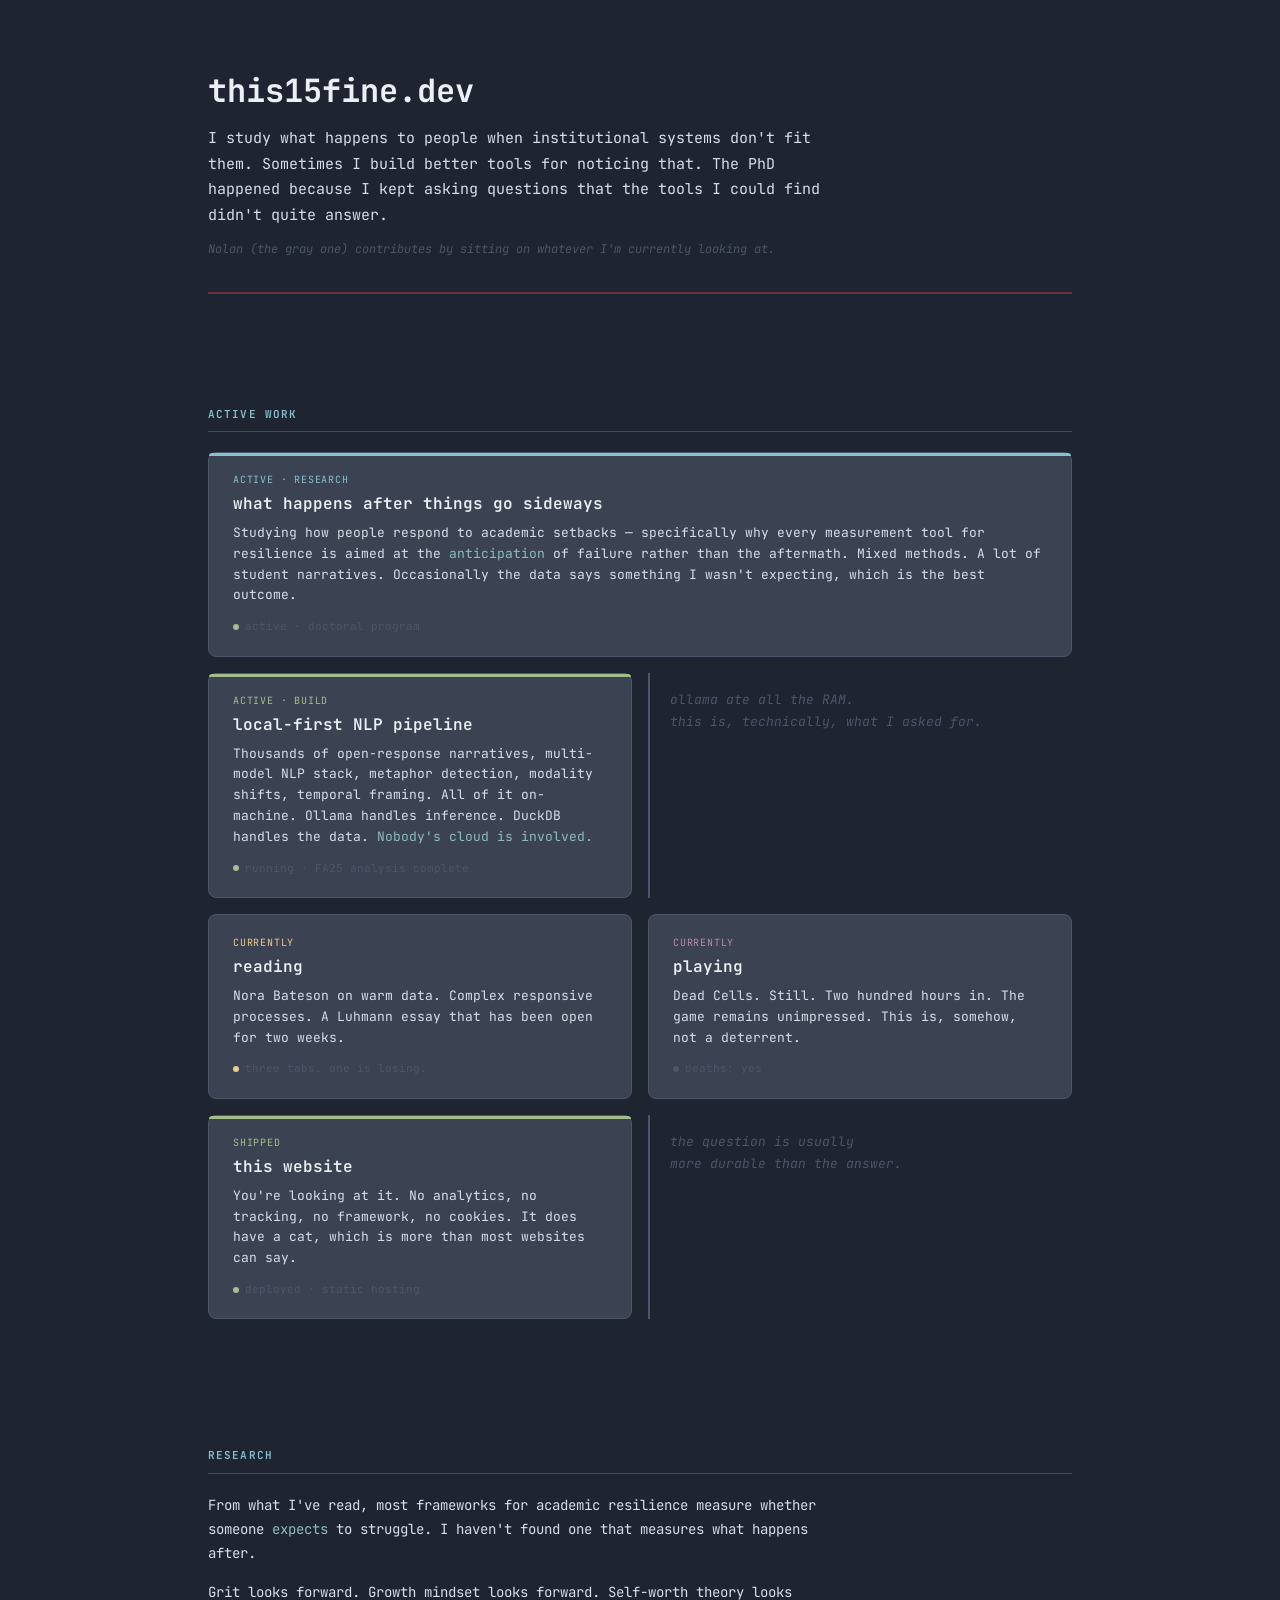
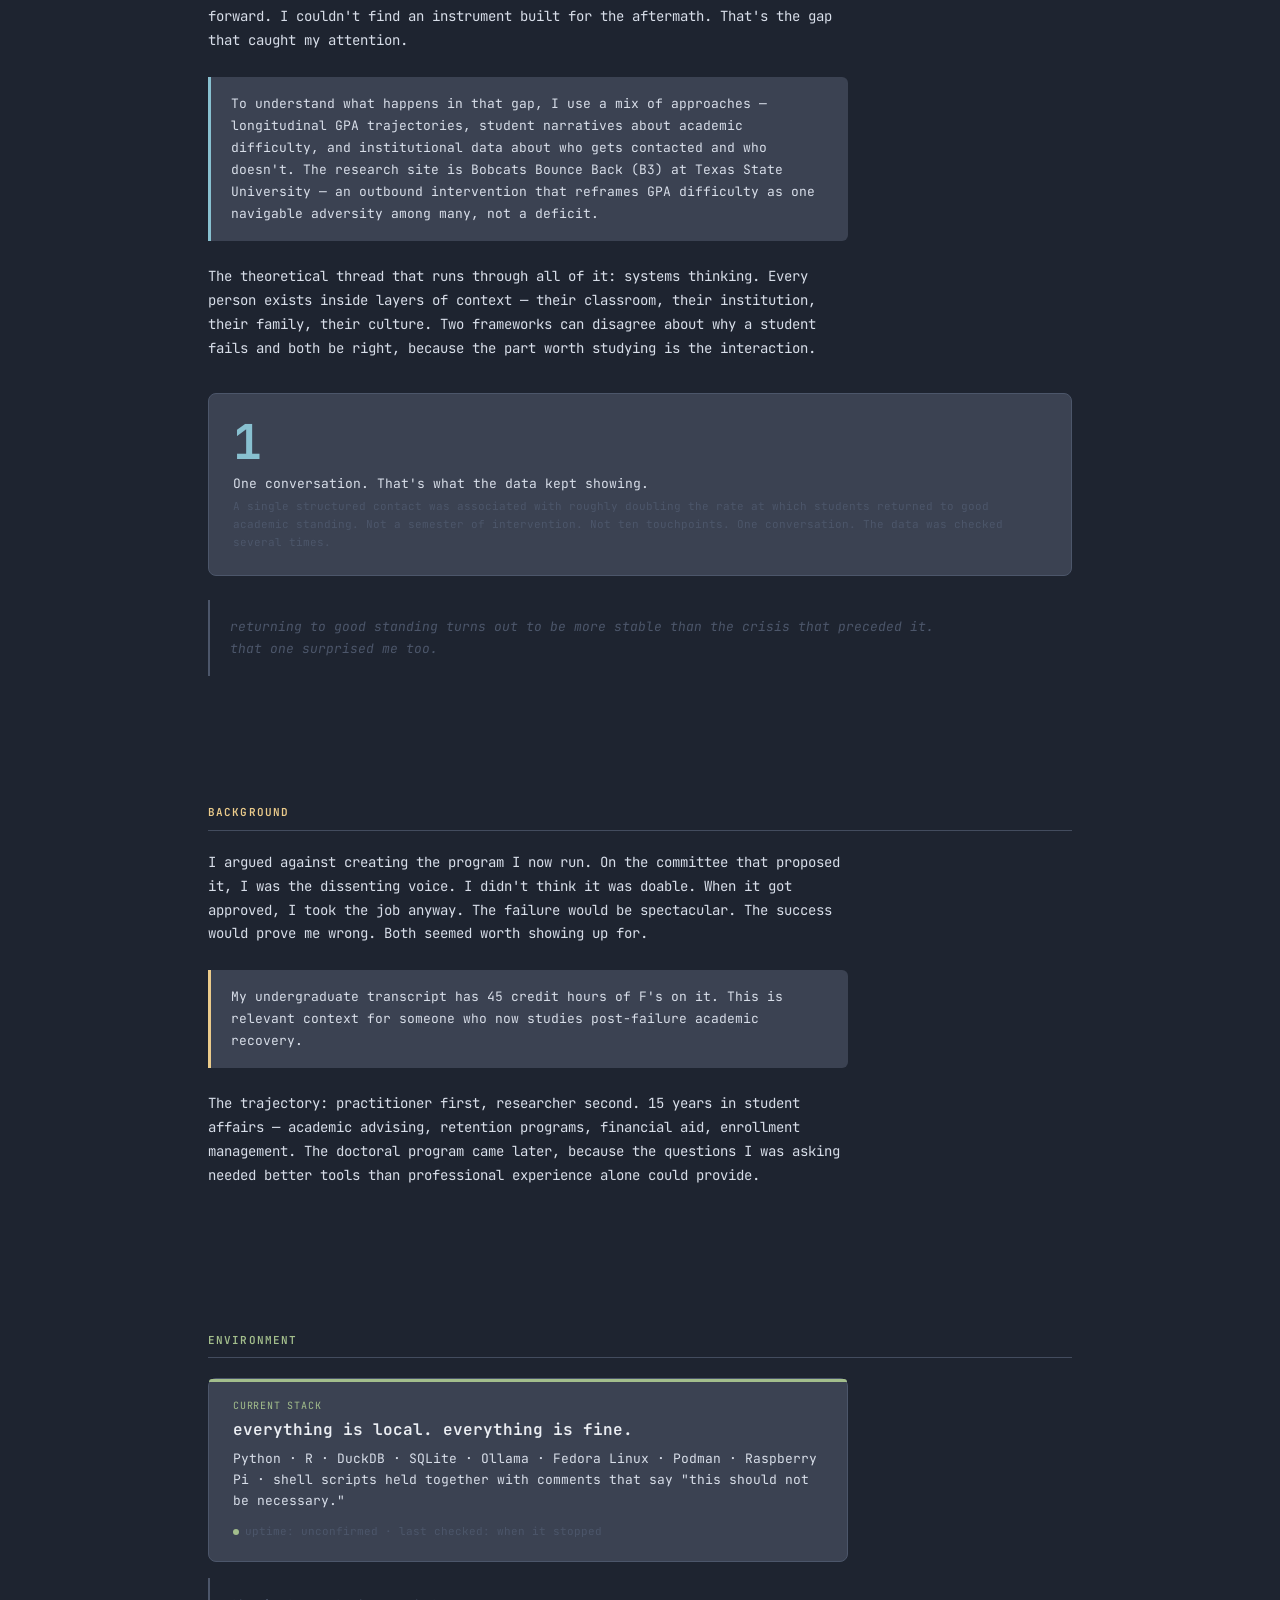
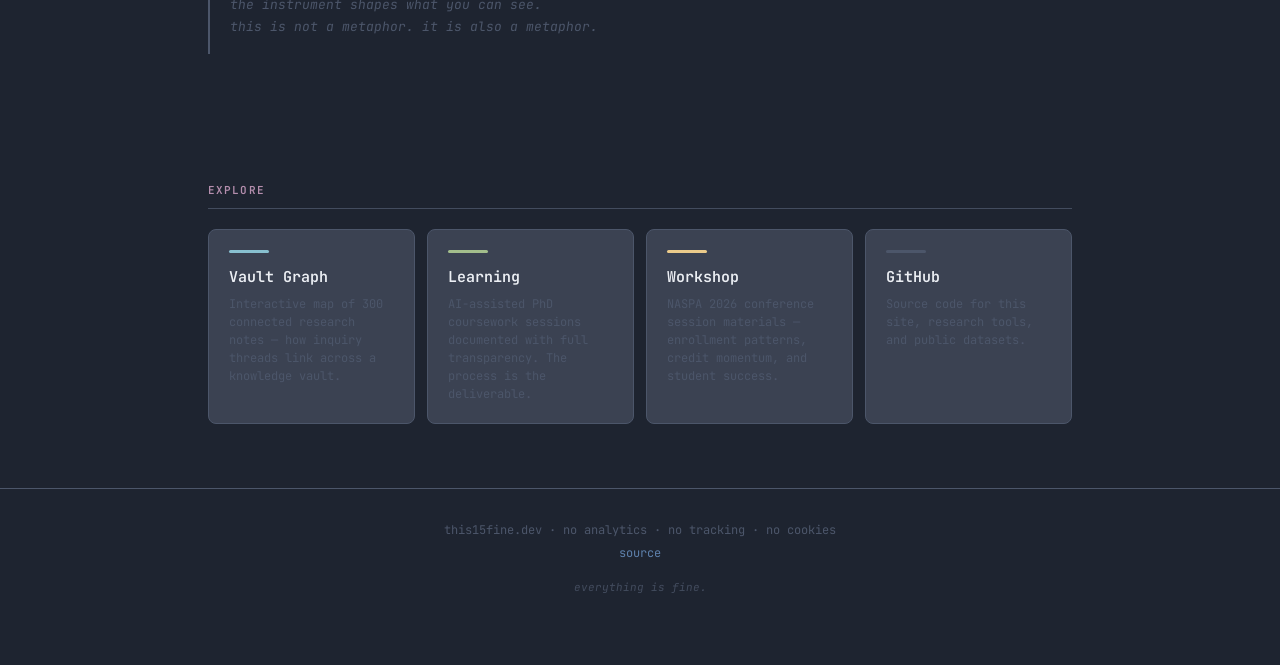
==== commit 5a4c4806: "feat: /learning/ section + homepage redesign Learning section (/learning/): - Build script (scripts/" ====
--- a/public/index.html
+++ b/public/index.html
@@ -4,23 +4,22 @@
 <meta charset="UTF-8">
 <meta name="viewport" content="width=device-width, initial-scale=1.0">
 <title>this15fine.dev</title>
-<meta name="description" content="Jason O'Brien — researcher, practitioner, terminal enthusiast.">
+<meta name="description" content="Jason O'Brien — researcher, practitioner, terminal enthusiast. Studying what happens after things go sideways.">
 <meta name="robots" content="index, follow">
+<meta name="theme-color" content="#2E3440">
 <link rel="preconnect" href="https://fonts.googleapis.com">
 <link rel="preconnect" href="https://fonts.gstatic.com" crossorigin>
-<link href="https://fonts.googleapis.com/css2?family=JetBrains+Mono:ital,wght@0,300;0,400;0,500;0,600;0,700;1,300;1,400&display=swap" rel="stylesheet">
+<link href="https://fonts.googleapis.com/css2?family=JetBrains+Mono:ital,wght@0,300;0,400;0,500;0,600;0,700;1,400&display=swap" rel="stylesheet">
 <style>
-/* ===== TOKENS ===== */
 :root {
-  /* Shifted darker/bluer than pure Nord — midpoint between Nord and v12 #1a2029 */
-  --nord0: #1e2430;
-  --nord1: #252d3a;
-  --nord2: #2e3848;
-  --nord3: #3d4f66;
-  --nord4: #cdd4df;
-  --nord5: #dde2ea;
-  --nord6: #edf0f4;
-  /* Frost stays Nord-true but deep frost shifts cooler */
+  --nord0: #2E3440;
+  --nord0-deep: #1e2430;
+  --nord1: #3B4252;
+  --nord2: #434C5E;
+  --nord3: #4C566A;
+  --nord4: #D8DEE9;
+  --nord5: #E5E9F0;
+  --nord6: #ECEFF4;
   --frost: #88C0D0;
   --frost-deep: #5E81AC;
   --frost-warm: #8FBCBB;
@@ -28,3710 +27,576 @@
   --aurora-yellow: #EBCB8B;
   --aurora-red: #BF616A;
   --aurora-magenta: #B48EAD;
+  --aurora-orange: #D08770;
   --burgundy: #6B3040;
   --magenta-bright: #B048A8;
-
-  /* section accents — used for borders/marks/underlines, NOT for small text */
-  --accent-home:       #5E81AC;
-  --accent-research:   #88C0D0;
-  --accent-tools:      #A3BE8C;
-  --accent-background: #EBCB8B;
-  --accent-approach:   #B48EAD;
-  --accent-work:       #BF616A;
-
-  --accent: var(--accent-home);
-
-  --sidebar-w: 220px;
-  --header-h: 64px;
-  --section-header-h: 48px;
-  --ticker-h: 36px;
-  --status-h: 32px;
-  --currently-h: auto;
-
-  --font: 'JetBrains Mono', 'Liberation Mono', 'Courier New', monospace;
-  --transition: 200ms ease;
-  --transition-slow: 400ms ease;
-}
-
-/* ===== RESET ===== */
+  --shadow-subtle: 0 1px 3px rgba(0, 0, 0, 0.3);
+  --shadow-elevated: 0 4px 16px rgba(0, 0, 0, 0.5);
+  --transition-fast: 150ms ease;
+  --transition-normal: 300ms cubic-bezier(0.4, 0, 0.2, 1);
+}
+
 *, *::before, *::after { box-sizing: border-box; margin: 0; padding: 0; }
-html { height: 100%; }
+
 body {
-  font-family: var(--font);
+  background: var(--nord0-deep);
+  color: var(--nord4);
+  font-family: 'JetBrains Mono', 'Liberation Mono', 'Courier New', monospace;
   font-size: 14px;
   line-height: 1.6;
-  color: var(--nord4);
-  background: var(--nord0);
-  height: 100%;
-  overflow: hidden;
-}
-a { color: var(--frost); text-decoration: none; }
+  min-height: 100vh;
+}
+
+a { color: var(--frost); text-decoration: none; transition: color var(--transition-fast); }
 a:hover { text-decoration: underline; }
 a:visited { color: var(--frost-deep); }
 a:focus-visible { outline: 2px solid var(--magenta-bright); outline-offset: 2px; }
 ::selection { background: var(--frost-deep); color: var(--nord6); }
-@media (prefers-reduced-motion: reduce) {
-  *, *::before, *::after { animation-duration: 0.01ms !important; transition-duration: 0.01ms !important; }
-}
-
-/* ===== LAYOUT GRID ===== */
-#app {
+
+.container {
+  max-width: 960px;
+  margin: 0 auto;
+  padding: 0 48px;
+}
+
+@media (max-width: 768px) {
+  .container { padding: 0 20px; }
+}
+
+/* ── Hero ──────────────────────────────────────────────────────── */
+.hero {
+  padding: 72px 0 48px;
+}
+
+.hero h1 {
+  font-size: 32px;
+  font-weight: 700;
+  color: var(--nord6);
+  margin-bottom: 16px;
+  line-height: 1.2;
+}
+
+.hero .bio {
+  font-size: 15px;
+  color: var(--nord4);
+  max-width: 640px;
+  margin-bottom: 8px;
+  line-height: 1.7;
+}
+
+.hero .bio-dim {
+  font-size: 12px;
+  color: var(--nord3);
+  font-style: italic;
+  margin-top: 12px;
+}
+
+.hero-rule {
+  height: 2px;
+  background: var(--burgundy);
+  margin: 32px 0 0;
+}
+
+/* ── Sections ──────────────────────────────────────────────────── */
+.section {
+  padding: 64px 0;
+  opacity: 0;
+  transform: translateY(20px);
+  transition: opacity 0.6s ease, transform 0.6s ease;
+}
+
+.section.visible {
+  opacity: 1;
+  transform: translateY(0);
+}
+
+.section-label {
+  font-size: 11px;
+  font-weight: 600;
+  text-transform: uppercase;
+  letter-spacing: 0.1em;
+  margin-bottom: 20px;
+  padding-bottom: 8px;
+  border-bottom: 1px solid var(--nord2);
+}
+
+/* ── Bento Grid ────────────────────────────────────────────────── */
+.bento {
   display: grid;
-  grid-template-rows: var(--header-h) 1fr var(--status-h);
-  grid-template-columns: var(--sidebar-w) 1fr;
-  grid-template-areas:
-    "header  header"
-    "sidebar main"
-    "footer  footer";
-  height: 100vh;
-  width: 100vw;
-}
-
-/* ===== GLOBAL HEADER ===== */
-#global-header {
-  grid-area: header;
+  grid-template-columns: repeat(auto-fill, minmax(280px, 1fr));
+  gap: 16px;
+}
+
+.card {
+  background: var(--nord1);
+  border: 1px solid var(--nord3);
+  border-radius: 8px;
+  padding: 20px 24px;
+  transition: border-color var(--transition-normal),
+              box-shadow var(--transition-normal),
+              transform var(--transition-normal);
+}
+
+.card:hover {
+  border-color: var(--frost);
+  box-shadow: var(--shadow-elevated);
+  transform: translateY(-2px);
+}
+
+.card.link-card {
+  display: block;
+  text-decoration: none;
+  color: inherit;
+}
+
+.card.link-card:hover { text-decoration: none; }
+.card.link-card:visited { color: inherit; }
+
+.card-accent {
+  height: 3px;
+  width: 100%;
+  margin: -20px -24px 16px;
+  width: calc(100% + 48px);
+  border-radius: 8px 8px 0 0;
+}
+
+.card-label {
+  font-size: 10px;
+  text-transform: uppercase;
+  letter-spacing: 0.08em;
+  margin-bottom: 6px;
+}
+
+.card h3 {
+  font-size: 16px;
+  font-weight: 600;
+  color: var(--nord6);
+  margin-bottom: 8px;
+  line-height: 1.3;
+}
+
+.card p {
+  font-size: 13px;
+  color: var(--nord4);
+  line-height: 1.6;
+  margin-bottom: 8px;
+}
+
+.card p:last-child { margin-bottom: 0; }
+
+.card .status {
   display: flex;
   align-items: center;
-  gap: 14px;
-  padding: 0 20px;
+  gap: 6px;
+  font-size: 11px;
+  color: var(--nord3);
+  margin-top: 12px;
+}
+
+.dot {
+  width: 6px;
+  height: 6px;
+  border-radius: 50%;
+  flex-shrink: 0;
+}
+
+.dot.green { background: var(--aurora-green); }
+.dot.yellow { background: var(--aurora-yellow); }
+.dot.red { background: var(--aurora-red); }
+.dot.dim { background: var(--nord3); }
+
+.hl { color: var(--frost-warm); }
+
+/* ── Hero card (spans 2 cols) ──────────────────────────────────── */
+.card.hero-card {
+  grid-column: span 2;
+}
+
+@media (max-width: 640px) {
+  .card.hero-card { grid-column: span 1; }
+}
+
+/* ── Quip card ─────────────────────────────────────────────────── */
+.card.quip {
+  border-left: 2px solid var(--nord3);
+  background: transparent;
+  border-top: none;
+  border-right: none;
+  border-bottom: none;
+  border-radius: 0;
+  padding: 16px 20px;
+  font-style: italic;
+  font-size: 13px;
+  color: var(--nord3);
+  line-height: 1.7;
+}
+
+.card.quip:hover {
+  border-color: var(--nord3);
+  box-shadow: none;
+  transform: none;
+  color: var(--nord4);
+}
+
+/* ── Navigate Section ──────────────────────────────────────────── */
+.nav-grid {
+  display: grid;
+  grid-template-columns: repeat(auto-fill, minmax(200px, 1fr));
+  gap: 12px;
+}
+
+.nav-card {
   background: var(--nord1);
-  border-bottom: 1px solid var(--nord3);
-  border-bottom-color: var(--burgundy);
-  cursor: pointer;
-  user-select: none;
-  position: relative;
-  z-index: 100;
-  transition: background var(--transition);
-}
-#global-header:hover { background: var(--nord2); }
-#global-header:focus-visible { outline: 2px solid var(--magenta-bright); outline-offset: -2px; }
-#header-photo {
-  width: 48px; height: 48px;
-  border-radius: 50%;
-  border: 2px solid var(--burgundy);
-  object-fit: cover;
-  flex-shrink: 0;
-}
-#header-wordmark {
+  border: 1px solid var(--nord3);
+  border-radius: 8px;
+  padding: 20px;
+  display: block;
+  text-decoration: none;
+  color: inherit;
+  transition: border-color var(--transition-normal),
+              box-shadow var(--transition-normal),
+              transform var(--transition-normal);
+}
+
+.nav-card:hover {
+  border-color: var(--frost);
+  box-shadow: var(--shadow-elevated);
+  transform: translateY(-2px);
+  text-decoration: none;
+}
+
+.nav-card:visited { color: inherit; }
+
+.nav-card .nav-accent {
+  height: 3px;
+  width: 40px;
+  border-radius: 2px;
+  margin-bottom: 12px;
+}
+
+.nav-card h3 {
   font-size: 15px;
   font-weight: 600;
   color: var(--nord6);
-  white-space: nowrap;
-}
-#header-wordmark .fire { font-size: 16px; }
-#header-wordmark .handle { color: var(--burgundy); }
-#header-sep { color: var(--nord4); opacity: 0.35; margin: 0 2px; }
-#header-tagline {
+  margin-bottom: 6px;
+}
+
+.nav-card p {
   font-size: 12px;
+  color: var(--nord3);
+  line-height: 1.5;
+}
+
+/* ── Prose Sections ────────────────────────────────────────────── */
+.prose {
+  max-width: 640px;
+}
+
+.prose p {
+  font-size: 14px;
+  margin-bottom: 16px;
+  line-height: 1.7;
+}
+
+.prose .callout {
+  background: var(--nord1);
+  border-left: 3px solid var(--frost);
+  padding: 16px 20px;
+  margin: 24px 0;
+  border-radius: 0 6px 6px 0;
+  font-size: 13px;
+  line-height: 1.7;
+}
+
+.prose .callout.yellow { border-left-color: var(--aurora-yellow); }
+.prose .callout.green { border-left-color: var(--aurora-green); }
+.prose .callout.red { border-left-color: var(--aurora-red); }
+
+/* ── Data Callout ──────────────────────────────────────────────── */
+.data-callout {
+  background: var(--nord1);
+  border: 1px solid var(--nord3);
+  border-radius: 8px;
+  padding: 24px;
+  margin: 24px 0;
+}
+
+.data-callout .data-number {
+  font-size: 48px;
+  font-weight: 700;
+  color: var(--frost);
+  line-height: 1;
+  margin-bottom: 8px;
+}
+
+.data-callout .data-label {
+  font-size: 13px;
   color: var(--nord4);
-  white-space: nowrap;
-  overflow: hidden;
-  text-overflow: ellipsis;
-}
-
-/* ===== SIDEBAR ===== */
-#sidebar {
-  grid-area: sidebar;
-  display: flex;
-  flex-direction: column;
-  background: var(--nord1);
-  border-right: 1px solid var(--nord3);
-  overflow: hidden;
-  position: relative;
-}
-
-/* Currently block */
-#currently-block {
-  min-height: 72px;
-  max-height: 140px;
-  padding: 12px 16px;
-  border-bottom: 1px solid var(--nord3);
-  display: flex;
-  flex-direction: column;
-  justify-content: center;
-  border-left: 3px solid var(--accent);
-  transition: border-color var(--transition-slow);
-  flex-shrink: 0;
-  cursor: pointer;
-  overflow: hidden;
-}
-#currently-block:hover { background: var(--nord2); }
-#currently-label {
-  font-size: 10px;
-  font-weight: 600;
-  letter-spacing: 0.12em;
-  text-transform: uppercase;
-  color: var(--accent);
-  margin-bottom: 6px;
-  display: flex;
-  align-items: center;
-  gap: 6px;
-  transition: color var(--transition-slow);
-}
-#currently-label::before {
-  content: '';
-  display: inline-block;
-  width: 6px; height: 6px;
-  border-radius: 50%;
-  background: var(--accent);
-  transition: background var(--transition-slow);
-  flex-shrink: 0;
-}
-#currently-text {
-  font-size: 12px;
-  color: var(--nord4);
-  line-height: 1.45;
-  overflow: hidden;
-  display: -webkit-box;
-  -webkit-line-clamp: 3;
-  -webkit-box-orient: vertical;
-  text-overflow: ellipsis;
-  transition: opacity 300ms ease;
-}
-
-/* Nav */
-#sidebar-nav {
-  flex: 1;
-  padding: 8px 0;
-  overflow-y: auto;
-}
-.nav-item {
-  display: block;
-  width: 100%;
-  padding: 9px 16px;
-  background: none;
-  border: none;
-  border-left: 3px solid transparent;
-  color: var(--nord4);
-  font-family: var(--font);
-  font-size: 13px;
-  font-weight: 400;
-  text-align: left;
-  cursor: pointer;
-  transition: background var(--transition), border-color var(--transition), color var(--transition);
-  position: relative;
-}
-.nav-item:hover { background: var(--nord2); color: var(--nord6); }
-.nav-item.active {
-  border-left-color: var(--accent);
-  color: var(--accent);
-  background: rgba(255,255,255,0.04);
-  font-weight: 600;
-}
-.nav-item:focus-visible { outline: 2px solid var(--magenta-bright); outline-offset: -2px; }
-.nav-prefix { color: var(--nord3); margin-right: 4px; }
-.nav-item.active .nav-prefix { color: var(--accent); opacity: 0.5; }
-
-/* Sidebar links block */
-#sidebar-links {
-  padding: 12px 16px;
-  border-top: 1px solid var(--nord3);
-  display: flex;
-  flex-direction: column;
-  gap: 6px;
-  flex-shrink: 0;
-}
-.sidebar-link {
-  font-size: 11px;
-  color: var(--nord4);
-  display: flex;
-  align-items: center;
-  gap: 6px;
-}
-.sidebar-link a { color: var(--nord4); font-size: 11px; }
-.sidebar-link a:hover { color: var(--frost); }
-
-/* ===== MAIN COLUMN ===== */
-#main {
-  grid-area: main;
-  display: flex;
-  flex-direction: column;
-  overflow: hidden;
-  position: relative;
-}
-
-/* Section header (fixed, accent-colored) */
-#section-header {
-  height: var(--section-header-h);
-  display: flex;
-  align-items: center;
-  padding: 0 24px;
-  border-bottom: 1px solid var(--nord3);
-  background: var(--nord0);
-  flex-shrink: 0;
-  position: relative;
-  z-index: 10;
-}
-#section-title {
-  font-size: 16px;
-  font-weight: 600;
-  color: var(--nord6);
-  letter-spacing: 0.02em;
-}
-#section-title .accent-word {
-  color: var(--accent);
-  transition: color var(--transition-slow);
-  position: relative;
-}
-#section-title .accent-word::after {
-  content: '';
-  position: absolute;
-  bottom: -4px;
-  left: 0;
-  right: 0;
-  height: 2px;
-  background: var(--accent);
-  transition: background var(--transition-slow);
-}
-
-/* Ticker */
-#ticker {
-  min-height: var(--ticker-h);
-  display: flex;
-  align-items: flex-start;
-  padding: 8px 16px;
-  background: var(--nord1);
-  border-bottom: 1px solid var(--nord3);
-  flex-shrink: 0;
-}
-#ticker-label {
-  font-size: 10px;
-  font-weight: 600;
-  letter-spacing: 0.1em;
-  text-transform: uppercase;
-  color: var(--accent);
-  white-space: nowrap;
-  margin-right: 12px;
-  margin-top: 2px;
-  transition: color var(--transition-slow);
-}
-#ticker-label::before {
-  content: '';
-  display: inline-block;
-  width: 5px; height: 5px;
-  border-radius: 50%;
-  background: var(--accent);
-  transition: background var(--transition-slow);
-  margin-right: 6px;
-  vertical-align: middle;
-}
-#ticker-text {
-  font-size: 12px;
-  color: var(--nord4);
-  line-height: 1.5;
-  transition: opacity 300ms ease;
-}
-#ticker-text.fading { opacity: 0; }
-
-/* Scrollable body */
-#content-body {
-  flex: 1;
-  overflow-y: auto;
-  padding: 28px 28px 48px;
-  scroll-behavior: smooth;
-}
-#content-body::-webkit-scrollbar { width: 6px; }
-#content-body::-webkit-scrollbar-track { background: var(--nord0); }
-#content-body::-webkit-scrollbar-thumb { background: var(--nord3); border-radius: 3px; }
-
-/* ===== STATUS BAR ===== */
-#status-bar {
-  grid-area: footer;
-  height: var(--status-h);
-  display: flex;
-  align-items: center;
-  padding: 0 16px;
-  background: var(--nord1);
-  border-top: 1px solid var(--nord3);
-  gap: 16px;
-  font-size: 11px;
-  color: var(--nord4);
-  z-index: 100;
-}
-.status-item { display: flex; align-items: center; gap: 5px; }
-.status-dot {
-  width: 6px; height: 6px;
-  border-radius: 50%;
-  background: var(--aurora-green);
-}
-.status-dot.yellow { background: var(--aurora-yellow); }
-.status-sep { color: var(--nord4); opacity: 0.3; }
-#status-right { margin-left: auto; }
-
-/* ===== SECTION PANELS ===== */
-.section-panel { display: none; }
-.section-panel.active { display: block; }
-
-/* ===== HOME SECTION ===== */
-#home-float-container {
-  position: fixed;
-  top: var(--header-h);
-  left: var(--sidebar-w);
-  right: 0;
-  bottom: var(--status-h);
-  pointer-events: none;
-  z-index: 1;
-  overflow: hidden;
-}
-.float-fragment {
-  position: absolute;
+  margin-bottom: 4px;
+}
+
+.data-callout .data-context {
   font-size: 11px;
   color: var(--nord3);
-  white-space: nowrap;
-  opacity: 0;
-  pointer-events: none;
-  animation: floatDrift linear infinite;
+}
+
+/* ── Footer ────────────────────────────────────────────────────── */
+.footer {
+  border-top: 1px solid var(--nord3);
+  padding: 32px 0 64px;
+  text-align: center;
+}
+
+.footer p {
+  font-size: 12px;
+  color: var(--nord3);
+  margin-bottom: 4px;
+}
+
+.footer a { color: var(--frost-deep); }
+
+.footer .tagline {
   font-style: italic;
-  user-select: none;
-}
-@keyframes floatDrift {
-  0%   { transform: translate(0, 0); opacity: 0; }
-  8%   { opacity: var(--frag-opacity); }
-  88%  { opacity: var(--frag-opacity); }
-  100% { transform: translate(var(--drift-x), var(--drift-y)); opacity: 0; }
-}
-
-.home-bio {
-  position: relative;
-  z-index: 2;
-  max-width: 640px;
-  margin-bottom: 32px;
-  padding: 20px 22px;
-  background: rgba(46, 52, 64, 0.85);
-  border: 1px solid var(--nord3);
-  border-left: 3px solid var(--accent-home);
-  backdrop-filter: blur(2px);
-}
-.home-bio p { margin-bottom: 12px; color: var(--nord4); line-height: 1.7; }
-.home-bio p:last-child { margin-bottom: 0; }
-.home-bio .hl { color: var(--accent-home); font-weight: 500; }
-.home-bio .dim { color: var(--nord4); opacity: 0.55; font-size: 12px; }
-
-/* Tile grid */
-.tile-grid {
-  position: relative;
-  z-index: 2;
-  display: grid;
-  grid-template-columns: repeat(3, 1fr);
-  grid-auto-rows: auto;
-  gap: 12px;
-}
-.tile {
-  background: var(--nord1);
-  border: 1px solid var(--nord3);
-  padding: 16px;
-  font-size: 13px;
-  position: relative;
-  transition: background var(--transition), border-color var(--transition);
-}
-.tile:hover { background: var(--nord2); }
-.tile.hero { grid-column: span 2; }
-.tile.full { grid-column: span 3; }
-.tile-label {
-  font-size: 10px;
-  font-weight: 600;
-  letter-spacing: 0.1em;
-  text-transform: uppercase;
-  color: var(--nord4);
-  opacity: 0.65;
-  margin-bottom: 8px;
-  display: flex;
-  align-items: center;
-  gap: 6px;
-}
-.tile-label .tl-accent {
-  width: 6px; height: 6px;
-  border-radius: 50%;
-  display: inline-block;
-  flex-shrink: 0;
-  opacity: 1;
-}
-.tile-title { font-size: 14px; font-weight: 600; color: var(--nord6); margin-bottom: 6px; }
-.tile-body { color: var(--nord4); line-height: 1.55; font-size: 12px; }
-.tile-body .hl { color: var(--frost); font-weight: 500; }
-.tile-body .num { color: var(--frost-deep); font-weight: 600; }
-.tile-quip { font-style: italic; color: var(--nord4); opacity: 0.6; font-size: 12px; line-height: 1.5; }
-.tile-quip::before { content: '// '; }
-
-/* tile status indicators */
-.tile-status-row {
-  display: flex;
-  align-items: center;
-  gap: 8px;
-  margin-top: 10px;
   font-size: 11px;
-  color: var(--nord4);
-  opacity: 0.6;
-}
-.tile-dot { width: 7px; height: 7px; border-radius: 50%; }
-.tile-dot.green { background: var(--aurora-green); box-shadow: 0 0 6px var(--aurora-green); }
-.tile-dot.yellow { background: var(--aurora-yellow); }
-.tile-dot.dim { background: var(--nord3); }
-.progress-bar {
-  height: 4px;
-  background: var(--nord3);
-  margin-top: 10px;
-  position: relative;
-  overflow: hidden;
-}
-.progress-fill {
-  height: 100%;
-  background: var(--accent-home);
-  transition: width 0.5s ease;
-}
-.progress-fill.green { background: var(--aurora-green); }
-.progress-fill.yellow { background: var(--aurora-yellow); }
-.progress-fill.red { background: var(--aurora-red); }
-
-/* locked tile */
-.tile-locked {
-  opacity: 0.5;
-  border-style: dashed;
-}
-.tile-locked .tile-lock { font-size: 11px; color: var(--nord3); margin-top: 8px; }
-
-/* mini sparkline in tiles */
-.tile-spark {
-  display: block;
-  width: 100%;
-  height: 28px;
-  margin-top: 8px;
-  opacity: 0.7;
-}
-
-/* ===== SECTION PROSE ===== */
-.section-prose {
-  max-width: min(680px, calc(100vw - var(--sidebar-w) - 56px));
-  width: 100%;
-}
-.section-prose p {
-  margin-bottom: 16px;
-  color: var(--nord4);
-  line-height: 1.72;
-}
-.section-prose p:last-child { margin-bottom: 0; }
-.section-prose .hl { color: var(--accent); font-weight: 500; }
-.section-prose .dim { color: var(--nord4); opacity: 0.55; font-size: 12px; }
-.section-prose h3 {
-  font-size: 14px;
-  font-weight: 600;
-  color: var(--nord6);
-  margin: 24px 0 10px;
-}
-.quip-aside {
-  border-left: 2px solid var(--nord3);
-  padding: 10px 16px;
-  margin: 20px 0;
-  font-style: italic;
-  color: var(--nord4);
-  opacity: 0.65;
-  font-size: 12px;
-}
-.quip-aside::before { content: '// '; }
-
-.method-tags { display: flex; flex-wrap: wrap; gap: 6px; margin: 16px 0; }
-.method-tag {
-  padding: 3px 8px;
-  border: 1px solid var(--nord3);
-  font-size: 11px;
-  color: var(--nord3);
-  transition: border-color var(--transition), color var(--transition);
-}
-.method-tag:hover { border-color: var(--accent); color: var(--accent); }
-
-.stack-line {
-  font-size: 13px;
-  color: var(--nord3);
-  padding: 10px 14px;
-  border: 1px solid var(--nord3);
-  border-left: 3px solid var(--accent-tools);
+  color: var(--nord2);
   margin-top: 16px;
-  line-height: 1.6;
-}
-
-/* viz placeholder */
-.viz-placeholder {
-  height: 60px;
-  border: 1px dashed var(--nord3);
-  display: flex;
-  align-items: center;
-  justify-content: center;
-  font-size: 11px;
-  color: var(--nord3);
-  margin: 20px 0;
-  font-style: italic;
-}
-.section-viz {
-  margin: 24px 0;
-  border: 1px solid var(--nord3);
-  background: var(--nord1);
-  overflow: hidden;
-}
-.section-viz canvas {
-  display: block;
-  width: 100%;
-  height: auto;
-  max-height: 480px;
-}
-.viz-label {
-  font-size: 12px;
-  font-weight: 600;
-  letter-spacing: 0.1em;
-  text-transform: uppercase;
-  color: var(--accent);
-  padding: 8px 14px 6px;
-  border-bottom: 1px solid var(--nord3);
-  transition: color var(--transition-slow);
-}
-.viz-caption {
-  font-size: 13px;
-  color: var(--nord4);
-  opacity: 0.55;
-  padding: 6px 14px 8px;
-  border-top: 1px solid var(--nord3);
-  font-style: italic;
-}
-/* htop display */
-#htop-display {
-  font-size: 11px;
-  padding: 12px 14px;
-  line-height: 1.7;
-  color: var(--nord4);
-  min-height: 180px;
-  font-family: var(--font);
-}
-.htop-row { display: flex; gap: 8px; align-items: baseline; }
-.htop-pid { color: var(--frost-deep); width: 32px; text-align: right; flex-shrink: 0; }
-.htop-cpu { color: var(--aurora-green); width: 42px; text-align: right; flex-shrink: 0; }
-.htop-mem { color: var(--aurora-yellow); width: 38px; text-align: right; flex-shrink: 0; }
-.htop-name { color: var(--nord6); font-weight: 600; width: 120px; flex-shrink: 0; }
-.htop-desc { color: var(--nord4); opacity: 0.7; overflow: hidden; text-overflow: ellipsis; white-space: nowrap; }
-.htop-header { color: var(--nord3); border-bottom: 1px solid var(--nord3); padding-bottom: 4px; margin-bottom: 6px; }
-.htop-uptime { color: var(--nord3); font-size: 10px; margin-top: 10px; padding-top: 6px; border-top: 1px solid var(--nord3); }
-.htop-bar-row { display: flex; align-items: center; gap: 10px; margin-bottom: 4px; }
-.htop-bar-label { color: var(--nord4); width: 42px; font-size: 11px; flex-shrink: 0; }
-.htop-bar-outer { flex: 1; height: 8px; background: var(--nord2); position: relative; }
-.htop-bar-inner { height: 100%; transition: width 2s ease; }
-.htop-bar-val { color: var(--nord4); font-size: 11px; width: 44px; text-align: right; flex-shrink: 0; }
-
-/* ===== FULL-WIDTH FOOTER ===== */
-#site-footer {
-  display: none; /* shown separately when needed — status-bar IS the bottom chrome */
-}
-
-/* ===== ACCENT LINE ===== */
-#accent-line {
-  position: fixed;
-  pointer-events: none;
-  z-index: 200;
-  top: var(--header-h);
-  left: 0;
-  width: var(--sidebar-w);
-  bottom: var(--status-h);
-  overflow: visible;
-}
-#accent-line svg {
-  position: absolute;
-  top: 0; left: 0;
-  width: 100%; height: 100%;
-  overflow: visible;
-}
-
-/* ===== APPROACH LAYOUT ===== */
-.approach-layout { max-width: min(720px, calc(100vw - var(--sidebar-w) - 56px)); width: 100%; }
-.approach-split {
-  display: grid;
-  grid-template-columns: 1fr 1fr;
-  gap: 16px;
-  margin: 20px 0;
-}
-.approach-col h3 {
-  font-size: 11px;
-  font-weight: 600;
-  letter-spacing: 0.1em;
-  text-transform: uppercase;
-  color: var(--accent);
-  margin-bottom: 10px;
-  padding-bottom: 6px;
-  border-bottom: 1px solid var(--nord3);
-}
-.approach-col p { font-size: 13px; color: var(--nord4); line-height: 1.7; margin-bottom: 10px; }
-.approach-col p:last-child { margin-bottom: 0; }
-.approach-col .hl { color: var(--accent); font-weight: 500; }
-
-/* ===== RESEARCH CALLOUT & METHOD PAIR ===== */
-.research-callout {
-  border: 1px solid var(--nord3);
-  border-left: 3px solid var(--accent-research);
-  background: var(--nord1);
-  padding: 14px 18px;
-  margin: 18px 0;
-}
-.rc-label {
-  font-size: 10px;
-  font-weight: 600;
-  letter-spacing: 0.1em;
-  text-transform: uppercase;
-  color: var(--nord5);    /* bumped from nord3 */
-  margin-bottom: 8px;
-}
-.rc-body { font-size: 13px; color: var(--nord4); line-height: 1.65; }
-
-.research-method-pair {
-  display: grid;
-  grid-template-columns: 1fr 1fr;
-  gap: 10px;
-  margin: 18px 0;
-}
-.rmp-item {
-  background: var(--nord1);
-  border: 1px solid var(--nord3);
-  border-top: 2px solid var(--accent-research);
-  padding: 12px 14px;
-}
-.rmp-name {
-  font-size: 13px;
-  font-weight: 600;
-  color: var(--nord6);
-  margin-bottom: 6px;
-}
-.rmp-desc {
-  font-size: 12px;
-  color: var(--nord5);    /* bumped for legibility */
-  line-height: 1.6;
-}
-
-/* ===== CONTRAST FIXES — callout subtext, captions ===== */
-.viz-caption { color: var(--nord5); opacity: 0.8; }  /* was nord4 at 0.55 */
-.tile-label { opacity: 0.8; }                        /* was 0.65 */
-.tile-status-row { opacity: 0.75; }                  /* was 0.6 */
-.tile-quip { opacity: 0.75; }                        /* was 0.6 */
-.htop-uptime { color: var(--nord4); }               /* was nord3 */
-.htop-header { color: var(--nord4); opacity: 0.7; } /* was nord3 */
-.htop-desc { opacity: 0.85; }                       /* was 0.7 */
-.tl-desc { color: var(--nord5); }                   /* timeline descriptions */
-.tl-year { color: var(--aurora-yellow); }
-.stack-line { color: var(--nord5); }                /* was nord3 */
-
-/* ===== MOTION ===== */
-.section-panel {
-  display: none;
-  animation: panelReveal 280ms ease forwards;
-}
-.section-panel.active { display: block; }
-@keyframes panelReveal {
-  from { opacity: 0; transform: translateY(6px); }
-  to   { opacity: 1; transform: translateY(0); }
-}
-
-/* Tile grid stagger */
-.tile-grid .tile {
-  animation: tileIn 300ms ease both;
-}
-.tile-grid .tile:nth-child(1)  { animation-delay: 30ms; }
-.tile-grid .tile:nth-child(2)  { animation-delay: 60ms; }
-.tile-grid .tile:nth-child(3)  { animation-delay: 90ms; }
-.tile-grid .tile:nth-child(4)  { animation-delay: 120ms; }
-.tile-grid .tile:nth-child(5)  { animation-delay: 150ms; }
-.tile-grid .tile:nth-child(6)  { animation-delay: 180ms; }
-.tile-grid .tile:nth-child(7)  { animation-delay: 210ms; }
-.tile-grid .tile:nth-child(8)  { animation-delay: 240ms; }
-.tile-grid .tile:nth-child(9)  { animation-delay: 270ms; }
-.tile-grid .tile:nth-child(10) { animation-delay: 300ms; }
-.tile-grid .tile:nth-child(11) { animation-delay: 330ms; }
-.tile-grid .tile:nth-child(12) { animation-delay: 360ms; }
-@keyframes tileIn {
-  from { opacity: 0; transform: translateY(8px); }
-  to   { opacity: 1; transform: translateY(0); }
-}
-
-/* Approach col stagger */
-.approach-col {
-  animation: panelReveal 320ms ease both;
-}
-.approach-split:nth-child(2) .approach-col:first-child { animation-delay: 80ms; }
-.approach-split:nth-child(2) .approach-col:last-child  { animation-delay: 160ms; }
-.approach-split:nth-child(4) .approach-col:first-child { animation-delay: 120ms; }
-.approach-split:nth-child(4) .approach-col:last-child  { animation-delay: 200ms; }
-
-/* Method pair stagger */
-.research-method-pair .rmp-item {
-  animation: tileIn 320ms ease both;
-}
-.research-method-pair .rmp-item:nth-child(1) { animation-delay: 100ms; }
-.research-method-pair .rmp-item:nth-child(2) { animation-delay: 160ms; }
-.research-method-pair .rmp-item:nth-child(3) { animation-delay: 220ms; }
-.research-method-pair .rmp-item:nth-child(4) { animation-delay: 280ms; }
-
-/* Currently block accent pulse */
-#currently-block {
-  animation: accentPulse 4s ease-in-out infinite;
-}
-@keyframes accentPulse {
-  0%, 100% { border-left-color: var(--accent); }
-  50%       { border-left-color: var(--nord3); }
-}
-
-/* Scan-line overlay on viz canvases */
-.section-viz { position: relative; }
-.section-viz::after {
-  content: '';
-  position: absolute;
-  inset: 0;
-  background: repeating-linear-gradient(
-    to bottom,
-    transparent,
-    transparent 3px,
-    rgba(0,0,0,0.06) 3px,
-    rgba(0,0,0,0.06) 4px
-  );
-  pointer-events: none;
-  z-index: 2;
-}
-
-/* Nav active indicator slide */
-.nav-item.active::after {
-  content: '';
-  position: absolute;
-  right: 8px;
-  top: 50%;
-  transform: translateY(-50%);
-  width: 4px; height: 4px;
-  border-radius: 50%;
-  background: var(--accent);
-  animation: dotPop 200ms ease both;
-}
-@keyframes dotPop {
-  from { transform: translateY(-50%) scale(0); }
-  to   { transform: translateY(-50%) scale(1); }
-}
-
-/* Header hostname accent shimmer on load */
-#global-header .handle {
-  position: relative;
-}
-
-/* Progress bar shimmer */
-.progress-fill::after {
-  content: '';
-  position: absolute;
-  top: 0; left: -60%; width: 60%; height: 100%;
-  background: linear-gradient(90deg, transparent, rgba(255,255,255,0.15), transparent);
-  animation: shimmer 3s ease-in-out infinite;
-}
-@keyframes shimmer {
-  0%   { left: -60%; }
-  100% { left: 140%; }
-}
-.progress-bar { overflow: hidden; }
-.progress-fill { position: relative; overflow: hidden; }
-
-/* ===== MISC =====*/
-.sr-only { position: absolute; width: 1px; height: 1px; padding: 0; margin: -1px; overflow: hidden; clip: rect(0,0,0,0); border: 0; }
-
-/* ===== WORK SECTION — data display ===== */
-.data-stat-row {
-  display: flex;
-  gap: 16px;
-  flex-wrap: wrap;
-  margin: 20px 0;
-}
-.data-stat {
-  background: var(--nord1);
-  border: 1px solid var(--nord3);
-  border-top: 2px solid var(--accent-work);
-  padding: 14px 18px;
-  min-width: 140px;
-}
-.data-stat .ds-num {
-  font-size: 22px;
-  font-weight: 700;
-  color: var(--aurora-red);
-  line-height: 1;
-  margin-bottom: 4px;
-}
-.data-stat .ds-label { font-size: 11px; color: var(--nord3); line-height: 1.4; }
-.data-stat .ds-caveat { font-size: 10px; color: var(--nord3); margin-top: 4px; font-style: italic; }
-
-/* ===== GEOCITIES SECTION ===== */
-#panel-geocities {
-  font-family: 'Comic Sans MS', 'Chalkboard SE', cursive, sans-serif;
-  background: #1a0a2e;
-  color: #00ff00;
-  padding: 24px;
-  image-rendering: pixelated;
-}
-#panel-geocities.active {
-  background: #1a0a2e;
-}
-.geo-marquee {
-  overflow: hidden;
-  white-space: nowrap;
-  margin: 12px 0;
-}
-.geo-marquee-inner {
-  display: inline-block;
-  animation: geo-scroll 18s linear infinite;
-  font-size: 14px;
-  color: #ff00ff;
-  text-shadow: 0 0 6px #ff00ff;
-  letter-spacing: 0.15em;
-}
-@keyframes geo-scroll {
-  0%   { transform: translateX(100%); }
-  100% { transform: translateX(-100%); }
-}
-.geo-welcome {
-  text-align: center;
-  margin: 16px 0 8px;
-}
-.geo-welcome h2 {
-  font-size: 24px;
-  color: #ffff00;
-  text-shadow: 2px 2px #ff6600, 0 0 10px #ffff00;
-  letter-spacing: 0.08em;
-  font-weight: 700;
-  font-family: 'Comic Sans MS', 'Chalkboard SE', cursive;
-  margin: 0;
-}
-.geo-welcome .geo-subtitle {
-  font-size: 11px;
-  color: #00ffff;
-  margin-top: 4px;
-  font-style: italic;
-}
-.geo-fire { width: 100%; max-width: 600px; margin: 8px auto; display: block; }
-.geo-badges {
-  display: flex;
-  justify-content: center;
-  align-items: center;
-  gap: 16px;
-  flex-wrap: wrap;
-  margin: 16px 0;
-}
-.geo-badges img { height: 40px; }
-.geo-badge-ascii {
-  font-family: 'Courier New', monospace;
-  font-size: 11px;
-  line-height: 1.15;
-  color: #88C0D0;
-  background: #2E3440;
-  padding: 8px 12px;
-  border-radius: 4px;
-  margin: 0;
-  white-space: pre;
-  min-width: 110px;
-  text-align: center;
-  transition: opacity 400ms ease;
-}
-.geo-cards {
-  display: grid;
-  grid-template-columns: repeat(auto-fill, minmax(220px, 1fr));
-  gap: 14px;
-  margin: 16px 0;
-}
-.geo-card {
-  background: #0a0022;
-  border: 2px solid #00ff00;
-  padding: 14px;
-  box-shadow: 0 0 8px rgba(0, 255, 0, 0.15);
-}
-.geo-card h3 {
-  font-size: 14px;
-  color: #ff6600;
-  margin: 0 0 6px;
-  font-family: 'Comic Sans MS', 'Chalkboard SE', cursive;
-  text-transform: uppercase;
-}
-.geo-card p {
-  font-size: 12px;
-  color: #00ff00;
-  line-height: 1.55;
-  font-family: 'Courier New', monospace;
-  margin: 0;
-}
-.geo-card .geo-card-icon {
-  font-size: 22px;
-  margin-bottom: 6px;
-  display: block;
-}
-.geo-guestbook {
-  margin: 20px 0 8px;
-  border: 2px dashed #ff00ff;
-  padding: 14px;
-  text-align: center;
-}
-.geo-guestbook p {
-  font-size: 12px;
-  color: #00ffff;
-  line-height: 1.6;
-  font-family: 'Courier New', monospace;
-  margin: 0;
-}
-.geo-guestbook a {
-  color: #ffff00;
-  text-decoration: underline;
-}
-.geo-counter-wrap {
-  text-align: center;
-  margin: 16px 0 8px;
-}
-.geo-counter-wrap img { max-width: 300px; }
-.geo-terminal-wrap {
-  text-align: center;
-  margin: 12px 0;
-}
-.geo-terminal-wrap img { max-width: 400px; }
-.geo-construction {
-  text-align: center;
-  margin: 12px 0;
-}
-.geo-construction img { max-width: 160px; }
-.geo-disclaimer {
-  text-align: center;
-  font-size: 10px;
-  color: #888;
-  margin-top: 16px;
-  font-family: var(--mono);
-  font-style: italic;
-}
-/* geocities mode: green bleeds into header + ticker */
-body.geo-mode #global-header {
-  background: #0a0022;
-  border-bottom-color: #00ff00;
-}
-body.geo-mode #global-header:hover { background: #12003a; }
-body.geo-mode #global-header .handle { color: #00ff00 !important; }
-body.geo-mode #global-header #header-sep { color: #00ff00; }
-body.geo-mode #global-header #header-tagline { color: #00ff00; opacity: 0.7; }
-body.geo-mode #ticker {
-  background: #0a0022;
-  border-bottom-color: #00ff00;
-}
-body.geo-mode #ticker-text { color: #00ff00; }
-body.geo-mode #section-header { color: #ffff00; }
-@keyframes geo-blink {
-  0%, 49% { opacity: 1; }
-  50%, 100% { opacity: 0; }
-}
-.geo-blink { animation: geo-blink 1s step-end infinite; }
-.geo-rainbow {
-  background: linear-gradient(90deg, #ff0000, #ff6600, #ffff00, #00ff00, #00ffff, #0000ff, #ff00ff);
-  -webkit-background-clip: text;
-  -webkit-text-fill-color: transparent;
-  background-clip: text;
-}
-
-/* background section side-by-side layout */
-.bg-split {
-  display: grid;
-  grid-template-columns: 1fr 1fr;
-  gap: 24px;
-  margin: 20px 0;
-}
-.bg-split .section-prose {
-  max-width: none;
-}
-
-/* background timeline */
-.timeline {
-  position: relative;
-  padding-left: 20px;
-  margin: 20px 0;
-}
-.timeline::before {
-  content: '';
-  position: absolute;
-  left: 0;
-  top: 8px; bottom: 8px;
-  width: 2px;
-  background: var(--nord3);
-}
-.tl-node {
-  position: relative;
-  margin-bottom: 20px;
-  padding-left: 20px;
-}
-.tl-node::before {
-  content: '';
-  position: absolute;
-  left: -24px;
-  top: 6px;
-  width: 8px; height: 8px;
-  border-radius: 50%;
-  background: var(--nord3);
-  border: 2px solid var(--nord1);
-  transition: background var(--transition);
-}
-.tl-node:hover::before { background: var(--accent-background); }
-.tl-year { font-size: 12px; color: var(--aurora-yellow); font-weight: 600; letter-spacing: 0.06em; margin-bottom: 3px; }
-.tl-title { font-size: 15px; font-weight: 600; color: var(--nord6); margin-bottom: 4px; }
-.tl-desc { font-size: 14px; color: var(--nord4); line-height: 1.5; }
-.tl-node.current::before { background: var(--aurora-yellow); box-shadow: 0 0 6px var(--aurora-yellow); }
+}
+
+/* ── Reduced Motion ────────────────────────────────────────────── */
+@media (prefers-reduced-motion: reduce) {
+  *, *::before, *::after {
+    transition-duration: 0.01ms !important;
+    animation-duration: 0.01ms !important;
+  }
+  .section { opacity: 1; transform: none; }
+  .card:hover, .nav-card:hover { transform: none; }
+}
 </style>
 </head>
 <body>
-<div id="app" role="application">
-
-  <!-- ===== GLOBAL HEADER ===== -->
-  <header id="global-header" role="banner" tabindex="0"
-    onclick="navigateHome()" onkeydown="if(event.key==='Enter'||event.key===' ')navigateHome()"
-    aria-label="Go to home — this15fine.dev">
-    <img id="header-photo" src="/images/jho-nolan.png" alt="Jason and Nolan">
-    <div id="header-wordmark">
-      <span class="handle" style="color:var(--accent);transition:color var(--transition-slow);">3v3rything15fine</span><span id="header-sep"> | </span><span style="color:var(--nord5);font-weight:400;">this15fine.dev</span> <span class="fire">🔥</span>
-    </div>
-    <div id="header-tagline">researcher · practitioner · terminal enthusiast</div>
-  </header>
-
-  <!-- ===== SIDEBAR ===== -->
-  <aside id="sidebar" role="complementary" aria-label="Navigation">
-
-    <!-- Currently block -->
-    <div id="currently-block" tabindex="0" role="button"
-      onclick="navigateHome()" onkeydown="if(event.key==='Enter'||event.key===' ')navigateHome()"
-      aria-label="Currently — click to go home">
-      <div id="currently-label">// currently</div>
-      <div id="currently-text">Loading…</div>
-    </div>
-
-    <!-- Nav -->
-    <nav id="sidebar-nav" role="navigation" aria-label="Sections">
-      <button class="nav-item active" data-section="home" onclick="switchSection('home')" aria-current="page">
-        <span class="nav-prefix">//</span> home
-      </button>
-      <button class="nav-item" data-section="research" onclick="switchSection('research')">
-        <span class="nav-prefix">//</span> research
-      </button>
-      <button class="nav-item" data-section="tools" onclick="switchSection('tools')">
-        <span class="nav-prefix">//</span> tools
-      </button>
-      <button class="nav-item" data-section="background" onclick="switchSection('background')">
-        <span class="nav-prefix">//</span> background
-      </button>
-      <button class="nav-item" data-section="approach" onclick="switchSection('approach')">
-        <span class="nav-prefix">//</span> how i think
-      </button>
-      <button class="nav-item" data-section="work" onclick="switchSection('work')">
-        <span class="nav-prefix">//</span> the work
-      </button>
-      <button class="nav-item" data-section="geocities" onclick="switchSection('geocities')">
-        <span class="nav-prefix">~</span> my first website
-      </button>
-    </nav>
-
-  </aside>
-
-  <!-- ===== MAIN ===== -->
-  <main id="main" role="main">
-
-    <!-- Ticker -->
-    <div id="ticker" aria-live="polite" aria-atomic="true">
-      <span id="ticker-label">→</span>
-      <span id="ticker-text"></span>
-    </div>
-
-    <!-- Scrollable body -->
-    <div id="content-body">
-
-      <!-- HOME -->
-      <section class="section-panel active" id="panel-home" aria-labelledby="home-heading">
-        <h1 id="home-heading" class="sr-only">Home</h1>
-
-        <div class="home-bio">
-          <p>
-            I study what happens to people when institutional systems don't fit them.
-            Sometimes I build better tools for noticing that. The PhD happened because I kept
-            asking questions that the tools I could find didn't quite answer.
-          </p>
-          <p class="dim">Nolan (the gray one) contributes by sitting on whatever I'm currently looking at.</p>
-        </div>
-
-        <!-- Tile grid -->
-        <div class="tile-grid" role="list">
-
-          <!-- Hero: active research -->
-          <div class="tile hero" role="listitem">
-            <div class="tile-label">
-              <span class="tl-accent" style="background:var(--frost)"></span>
-              active · research
-            </div>
-            <div class="tile-title">what happens after things go sideways</div>
-            <div class="tile-body">
-              Studying how people respond to academic setbacks — specifically why every measurement
-              tool for resilience is aimed at the <span class="hl">anticipation</span> of failure
-              rather than the aftermath. Mixed methods. A lot of student narratives.
-              Occasionally the data says something I wasn't expecting, which is the best outcome.
-            </div>
-            <div class="tile-status-row">
-              <span class="tile-dot green"></span>
-              <span>active · doctoral program</span>
-            </div>
-            <div class="progress-bar">
-              <div class="progress-fill green" style="width:42%"></div>
-            </div>
-            <canvas id="sparkResearch" width="180" height="28" class="tile-spark" aria-hidden="true"></canvas>
-          </div>
-
-          <!-- Small: currently reading -->
-          <div class="tile" role="listitem">
-            <div class="tile-label">
-              <span class="tl-accent" style="background:var(--aurora-yellow)"></span>
-              currently
-            </div>
-            <div class="tile-title">reading</div>
-            <div class="tile-body">
-              Nora Bateson on warm data.<br>
-              Complex responsive processes.<br>
-              A Luhmann essay that has been open for two weeks.
-            </div>
-            <div class="tile-status-row">
-              <span class="tile-dot yellow"></span>
-              <span>three tabs. one is losing.</span>
-            </div>
-          </div>
-
-          <!-- Small: playing -->
-          <div class="tile" role="listitem">
-            <div class="tile-label">
-              <span class="tl-accent" style="background:var(--aurora-magenta)"></span>
-              currently
-            </div>
-            <div class="tile-title">playing</div>
-            <div class="tile-body">
-              Dead Cells. Still.<br>
-              Two hundred hours in. The game remains unimpressed.
-              This is, somehow, not a deterrent.
-            </div>
-            <div class="tile-status-row">
-              <span class="tile-dot dim"></span>
-              <span>deaths: yes</span>
-            </div>
-          </div>
-
-          <!-- Hero: local tools build -->
-          <div class="tile hero" role="listitem">
-            <div class="tile-label">
-              <span class="tl-accent" style="background:var(--aurora-green)"></span>
-              active · build
-            </div>
-            <div class="tile-title">local-first NLP pipeline</div>
-            <div class="tile-body">
-              Thousands of open-response narratives, multi-model NLP stack, metaphor detection,
-              modality shifts, temporal framing, self-positioning in language. All of it on-machine.
-              Ollama handles inference. DuckDB handles the data. Nobody's cloud is involved.
-              <span class="hl">This is a feature.</span>
-            </div>
-            <div class="tile-status-row">
-              <span class="tile-dot green"></span>
-              <span>running · FA25 analysis complete</span>
-            </div>
-            <div class="progress-bar">
-              <div class="progress-fill" style="width:78%;background:var(--aurora-green)"></div>
-            </div>
-            <canvas id="miniField" width="180" height="28" class="tile-spark" aria-hidden="true"></canvas>
-          </div>
-
-          <!-- Quip tile -->
-          <div class="tile" role="listitem" style="border-left:2px solid var(--nord3);">
-            <div class="tile-quip">ollama ate all the RAM.<br>this is, technically, what I asked for.</div>
-            <div class="tile-status-row" style="margin-top:14px;">
-              <span class="tile-dot dim"></span>
-              <span>still running. probably.</span>
-            </div>
-          </div>
-
-          <!-- Done tile -->
-          <div class="tile" role="listitem">
-            <div class="tile-label">
-              <span class="tl-accent" style="background:var(--aurora-green)"></span>
-              shipped
-            </div>
-            <div class="tile-title">this website</div>
-            <div class="tile-body">
-              You're looking at it. No analytics, no tracking, no framework, no cookies.
-              It does have a cat, which is more than most websites can say.
-            </div>
-            <div class="tile-status-row">
-              <span class="tile-dot green"></span>
-              <span>deployed · static hosting</span>
-            </div>
-          </div>
-
-          <!-- To-do tile -->
-          <div class="tile tile-locked" role="listitem">
-            <div class="tile-label">
-              <span class="tl-accent" style="background:var(--nord3)"></span>
-              coming soon
-            </div>
-            <div class="tile-title">instrument development</div>
-            <div class="tile-body">
-              A psychometric instrument for post-failure response. Currently in
-              the phase where existing measurement is examined and found wanting.
-              This phase has lasted a while.
-            </div>
-            <div class="tile-lock">[ in progress · timeline: optimistic ]</div>
-          </div>
-
-          <!-- Quip: methodology -->
-          <div class="tile" role="listitem" style="border-left:2px solid var(--nord3);">
-            <div class="tile-quip">returning to good standing turns out to be more stable than the crisis that preceded it.<br>that one surprised me too.</div>
-          </div>
-
-          <!-- Teaser: sections -->
-          <div class="tile" role="listitem" style="border-top:2px solid var(--aurora-magenta);">
-            <div class="tile-label">
-              <span class="tl-accent" style="background:var(--aurora-magenta)"></span>
-              explore
-            </div>
-            <div class="tile-title">the rest of this site</div>
-            <div class="tile-body">
-              Research · Tools · Background · How I Think · The Work.
-              All navigable from the sidebar. Everything still being built.
-            </div>
-          </div>
-
-          <!-- Quip: data -->
-          <div class="tile" role="listitem" style="border-left:2px solid var(--nord3);">
-            <div class="tile-quip">the question is usually<br>more durable than the answer.</div>
-          </div>
-
-          <!-- Stack tile -->
-          <div class="tile hero" role="listitem">
-            <div class="tile-label">
-              <span class="tl-accent" style="background:var(--aurora-green)"></span>
-              environment
-            </div>
-            <div class="tile-title">current stack</div>
-            <div class="tile-body">
-              Python · R · DuckDB · SQLite · Ollama · Fedora Linux · Podman · Raspberry Pi ·
-              shell scripts held together with comments that say "this should not be necessary."
-              <span class="hl">Everything is local. Everything is fine.</span>
-            </div>
-            <div class="tile-status-row">
-              <span class="tile-dot green"></span>
-              <span>uptime: unconfirmed · last checked: when it stopped</span>
-            </div>
-          </div>
-
-          <!-- Quip: instruments -->
-          <div class="tile" role="listitem" style="border-left:2px solid var(--nord3);">
-            <div class="tile-quip">the instrument shapes what you can see.<br>this is not a metaphor. it is also a metaphor.</div>
-          </div>
-
-        </div><!-- /tile-grid -->
-      </section><!-- /home -->
-
-      <!-- RESEARCH -->
-      <section class="section-panel" id="panel-research" aria-labelledby="research-heading">
-        <h2 id="research-heading" class="sr-only">Research</h2>
-        <div class="section-prose">
-
-          <div class="section-viz" id="research-viz-wrap">
-            <div class="viz-label">ecological systems · agents navigating nested contexts</div>
-            <canvas id="researchCanvas" width="900" height="360" aria-label="Bronfenbrenner ecological systems visualization — agents moving through microsystems, mesosystems, and exosystem forces, modeling students navigating intersecting institutional contexts"></canvas>
-          </div>
-
-          <p>
-            From what I've read, most frameworks for academic resilience measure whether someone
-            <span class="hl">expects</span> to struggle. I haven't found one that measures what happens after.
-            Grit looks forward. Growth mindset looks forward. Self-worth theory looks forward.
-            I couldn't find an instrument built for the aftermath. That's the gap that caught my attention.
-          </p>
-
-          <p>
-            To understand what happens in that gap, I use a mix of approaches.
-            On the quantitative side: statistical techniques that try to map
-            <span class="hl">who follows which path and why</span>.
-            Grouping students by the trajectories they actually follow
-            rather than averaging everyone together.
-            On the qualitative side: thousands of open-response narratives, processed
-            through computational analysis for patterns in how people describe what happened to them.
-          </p>
-
-          <div class="research-method-pair">
-            <div class="rmp-item">
-              <div class="rmp-name">trajectory analysis</div>
-              <div class="rmp-desc">What are the distinct paths people actually follow, and what does each one look like?</div>
-            </div>
-            <div class="rmp-item">
-              <div class="rmp-name">propensity weighting</div>
-              <div class="rmp-desc">Honest comparisons when you can't randomly assign people to groups.</div>
-            </div>
-            <div class="rmp-item">
-              <div class="rmp-name">discourse analysis</div>
-              <div class="rmp-desc">Patterns in language. How framing shifts over time. What metaphors people reach for.</div>
-            </div>
-            <div class="rmp-item">
-              <div class="rmp-name">instrument development</div>
-              <div class="rmp-desc">Building measurement tools that can detect what's happening without flattening it.</div>
-            </div>
-          </div>
-
-          <div class="quip-aside">every time someone says "grit" in a meeting, a psychometrician adds another item to their measurement critique.</div>
-
-          <p>
-            The thing that keeps this grounded: every measurement decision eventually lands
-            in someone's real situation. Build a tool that measures the wrong thing,
-            and you design an intervention around the wrong thing.
-            <span class="hl">The instrument shapes what you can see.</span>
-          </p>
-        </div>
-      </section>
-
-      <!-- TOOLS -->
-      <section class="section-panel" id="panel-tools" aria-labelledby="tools-heading">
-        <h2 id="tools-heading" class="sr-only">Tools</h2>
-        <div class="section-prose">
-
-          <div class="section-viz" id="tools-viz-wrap">
-            <div class="viz-label">process monitor · stack status</div>
-            <div id="htop-display" aria-label="Stylized system monitor showing current tools and stack items as running processes"></div>
-          </div>
-
-          <p>
-            I needed something and didn't have $12 a month for it.
-            <span class="hl">A SQLite database and a Saturday</span> got me close enough.
-            This is a recurring pattern. Research pipelines. Local LLMs for personal finance.
-            Voice memos that become searchable notes.
-            A horror-themed terminal learning environment, because bash documentation
-            should not be the scariest thing you encounter.
-          </p>
-          <div class="quip-aside">the cloud is someone else's computer. I prefer my problems to be local.</div>
-          <div class="stack-line">
-            stack: Python · R · DuckDB · SQLite · Ollama · Fedora Linux ·
-            Podman · Raspberry Pi · shell scripts held together with good intentions
-          </div>
-        </div>
-      </section>
-
-      <!-- BACKGROUND -->
-      <section class="section-panel" id="panel-background" aria-labelledby="background-heading">
-        <h2 id="background-heading" class="sr-only">Background</h2>
-
-          <div class="section-viz" id="bg-viz-wrap" style="max-width:min(680px, calc(100vw - var(--sidebar-w) - 56px));">
-            <div class="viz-label">arc of practice · practitioner → researcher → both</div>
-            <canvas id="bgArcCanvas" width="640" height="140" style="width:100%;height:auto;" aria-label="Animated arc showing path from practitioner through doctoral research to both simultaneously"></canvas>
-          </div>
-
-          <div class="bg-split">
-            <div class="section-prose">
-          <p>
-            I argued against creating the program I now run.
-            On the committee that proposed it, I was the dissenting voice.
-            I didn't think it was doable. When it got approved, I took the job anyway.
-            <span class="hl">The failure would be spectacular. The success would prove me wrong.</span>
-            Both seemed worth showing up for.
-          </p>
-          <p>
-            My undergraduate transcript has 45 credit hours of F's on it, which is honestly an impressive amount of not-getting-it-right. I left, did some other things, eventually came back and found my way into student affairs — building support systems for people navigating the same kind of rough patches I'd been through. The path wasn't planned, but it turns out lived experience is pretty good training material.
-          </p>
-          <p>
-            Don't change the student. Change the system's understanding of the student.
-            That's the design principle underneath everything else on this site.
-          </p>
-          <div class="quip-aside">the PhD is what happens when "does this actually work" turns out to require four years and a statistics course to answer.</div>
-          <p>
-            The doctoral program happened because "does this actually work?"
-            turned out to be a question that required better tools to answer than I had.
-            Psychometrics. Qualitative methods. Learning theory. Literacy studies.
-            The academic side gives me frameworks and rigor.
-            The practitioner side keeps asking whether any of that
-            <span class="hl">actually helps the person in the room.</span>
-          </p>
-            </div>
-
-          <!-- Timeline -->
-          <div class="timeline" role="list" aria-label="Career timeline">
-            <div class="tl-node" role="listitem">
-              <div class="tl-year">before</div>
-              <div class="tl-title">nonlinear path into higher education</div>
-              <div class="tl-desc">Dropout. Military. Re-entry. The kind of path that turns out to be source material.</div>
-            </div>
-            <div class="tl-node" role="listitem">
-              <div class="tl-year">practitioner era</div>
-              <div class="tl-title">student affairs, advising, program design</div>
-              <div class="tl-desc">Years in direct student support. Learned what frameworks don't capture. Started building anyway.</div>
-            </div>
-            <div class="tl-node" role="listitem">
-              <div class="tl-year">the question</div>
-              <div class="tl-title">does this actually work?</div>
-              <div class="tl-desc">The answer required better tools. That led here.</div>
-            </div>
-            <div class="tl-node current" role="listitem">
-              <div class="tl-year">now</div>
-              <div class="tl-title">doctoral student + practitioner simultaneously</div>
-              <div class="tl-desc">Both roles active. The tension is productive. Most days.</div>
-            </div>
-            <div class="tl-node tile-locked" role="listitem" style="opacity:0.45;">
-              <div class="tl-year">forthcoming</div>
-              <div class="tl-title">instrument development · dissertation</div>
-              <div class="tl-desc">[ timeline: optimistic ]</div>
-            </div>
-          </div>
-          </div>
-      </section>
-
-      <!-- HOW I THINK -->
-      <section class="section-panel" id="panel-approach" aria-labelledby="approach-heading">
-        <h2 id="approach-heading" class="sr-only">How I Think</h2>
-        <div class="section-prose approach-layout">
-
-          <div class="section-viz" id="approach-viz-wrap">
-            <div class="viz-label">systems map · click nodes to explore · drag to reposition</div>
-            <canvas id="conceptCanvas" width="960" height="540" style="width:100%;height:auto;" aria-label="Interactive systems map of theoretical frameworks — click nodes to expand details"></canvas>
-          </div>
-
-          <p>
-            Two frameworks disagree about why a student fails.
-            One says the student's beliefs are the mechanism.
-            The other says the student's environment is.
-            My read is that they're both onto something.
-            <span class="hl">The part worth studying is the interaction.</span>
-            That's where I keep ending up.
-          </p>
-
-          <div class="approach-split">
-            <div class="approach-col">
-              <h3>where people sit</h3>
-              <p>
-                Every person exists inside layers of context. Their classroom,
-                their institution, their family, their culture. Bronfenbrenner mapped
-                these layers out. The insight is that you can't fully understand
-                what someone does without understanding what surrounds them.
-                This sounds obvious until you actually try to measure it.
-              </p>
-              <p>
-                Luhmann went further: systems don't just contain people.
-                They have their own logic, their own way of observing,
-                their own blind spots. A university has goals that aren't the same
-                as any individual student's goals. Those misalignments
-                are where things get worth studying.
-              </p>
-            </div>
-            <div class="approach-col">
-              <h3>how change happens</h3>
-              <p>
-                Complex adaptive systems research says: small things can have
-                large effects, and large interventions can disappear without a trace.
-                There's no straight line from input to output when the system
-                has many parts that interact. This is frustrating if you want
-                clean findings. It's accurate if you work in higher education.
-              </p>
-              <p>
-                Complex responsive processes research goes further.
-                It says meaning itself emerges from interaction.
-                You can't design for it in advance. You can only
-                <span class="hl">create conditions where it's more likely to happen</span>,
-                and then pay attention to what comes out.
-              </p>
-            </div>
-          </div>
-
-          <div class="quip-aside">systems thinking is what happens when you realize every simple explanation has a dependency it's not disclosing.</div>
-
-          <div class="approach-split">
-            <div class="approach-col">
-              <h3>assets, not deficits</h3>
-              <p>
-                Asset-based frameworks start with the question: what's already working?
-                This isn't optimism. It's a design principle.
-                If you build interventions around deficits, you tend to get more deficit-mapping.
-                If you start from existing strengths, you get something more durable.
-                The evidence for which approach produces better outcomes is genuinely mixed,
-                which is itself a finding worth sitting with.
-              </p>
-            </div>
-            <div class="approach-col">
-              <h3>the story someone tells about what happened</h3>
-              <p>
-                Attribution theory asks: when something happens, how do people
-                explain it to themselves? The explanation shapes what they do next.
-                Someone who attributes a setback to something permanent and personal
-                behaves differently than someone who sees it as situational and specific.
-                This matters enormously for how you design support.
-                <span class="hl">The story someone tells about what happened</span>
-                is part of what happened.
-              </p>
-            </div>
-          </div>
-
-          <p>
-            The map above is interactive. Hover or click nodes to see how these ideas
-            connect to each other and to the work. Some of these connections are
-            well-established in the literature. Some are my own wiring.
-          </p>
-        </div>
-      </section>
-
-      <!-- THE WORK -->
-      <section class="section-panel" id="panel-work" aria-labelledby="work-heading">
-        <h2 id="work-heading" class="sr-only">The Work</h2>
-        <div class="section-prose">
-
-          <div class="section-viz" id="work-viz-wrap">
-            <div class="viz-label">contacts → return-to-standing rate · five terms, all GPA bands</div>
-            <canvas id="doseCanvas" width="640" height="220" aria-label="Dose-response chart showing return-to-standing rates at 0, 1, 2, and 3+ contacts across five terms"></canvas>
-            <div class="viz-caption">return-to-standing rate by contact count, five terms. observational data. selection effects not controlled.</div>
-          </div>
-
-          <p>
-            One conversation. That's what the data kept showing.
-            <span class="hl">A single structured contact was associated with roughly doubling
-            the rate at which students returned to good academic standing.</span>
-            Not a semester of intervention. Not ten touchpoints. One conversation.
-            The data was checked several times.
-          </p>
-
-          <!-- Headline stats -->
-          <div class="data-stat-row" role="list" aria-label="Program statistics">
-            <div class="data-stat" role="listitem">
-              <div class="ds-num">6,797</div>
-              <div class="ds-label">unique students<br>served, FA23–FA25</div>
-            </div>
-            <div class="data-stat" role="listitem">
-              <div class="ds-num">3,291</div>
-              <div class="ds-label">students who returned<br>to good standing</div>
-            </div>
-            <div class="data-stat" role="listitem">
-              <div class="ds-num">+21.7pp</div>
-              <div class="ds-label">return-to-standing rate increase:<br>zero → one contact</div>
-            </div>
-            <div class="data-stat" role="listitem">
-              <div class="ds-num">88.1%</div>
-              <div class="ds-label">who returned to standing<br>stayed there the next term</div>
-            </div>
-          </div>
-
-          <p>
-            What makes this worth studying is the trajectory, not the snapshot.
-            Over five terms, <span class="hl">engagement rates declined while effectiveness increased.</span>
-            Fewer contacts. Each one doing more. That is not the direction the math suggests.
-            Something about the quality or timing of the contact changed.
-            Or the population changed. Or both. The data is not equipped
-            to fully separate these. The honest version of this finding includes that sentence.
-          </p>
-          <p>
-            The students who engage are telling you something about where they are.
-            The students who don't engage are an entirely different question.
-          </p>
-          <div class="quip-aside">the students who stopped appearing in the data were not available to explain why. this is, in some sense, the entire research question.</div>
-          <p>
-            For students appearing in multiple terms, high-engagement terms are associated
-            with roughly a quarter of a grade point difference compared to their own
-            low-engagement terms (p&lt;0.0001, Wilcoxon signed-rank).
-            Same person. Different conditions. This is as close to a controlled comparison
-            as observational data gets, which is to say: <span class="hl">closer than most,
-            not as close as an experiment</span>, and that distinction should be in every sentence
-            that cites this number.
-          </p>
-          <p class="dim">
-            All estimates are observational. Selection effects are not fully controlled.
-            Students who engage may differ from those who don't in ways not captured in these data.
-            "Associated with" is doing real work in these sentences.
-          </p>
-        </div>
-      </section>
-
-      <!-- MY FIRST WEBSITE (geocities) -->
-      <section class="section-panel" id="panel-geocities" aria-labelledby="geocities-heading">
-        <h2 id="geocities-heading" class="sr-only">My First Website</h2>
-
-        <div class="geo-construction">
-          <img src="/images/element-under-construction.svg" alt="Under construction sign">
-        </div>
-
-        <div class="geo-welcome">
-          <h2 class="geo-rainbow">~* Welcome to Jason's Homepage *~</h2>
-          <div class="geo-subtitle">est. 1997 (spiritually) &middot; best viewed at 800x600 &middot; Netscape Navigator recommended</div>
-        </div>
-
-        <img src="/images/element-fire-divider.svg" alt="" class="geo-fire" role="presentation">
-
-        <div class="geo-marquee" aria-hidden="true">
-          <span class="geo-marquee-inner">*** WELCOME TO MY PAGE *** YOU ARE VISITOR #00006797 *** SIGN MY GUESTBOOK *** LAST UPDATED: YESTERDAY PROBABLY *** THIS PAGE IS BEST VIEWED WITH YOUR EYES ***</span>
-        </div>
-
-        <div class="geo-badges">
-          <img src="/images/element-email-badge.svg" alt="Email me badge">
-          <pre id="geo-ascii-art" class="geo-badge-ascii" aria-label="Rotating ASCII art"></pre>
-          <img src="/images/element-terminal-prompt.svg" alt="Terminal prompt">
-        </div>
-
-        <img src="/images/element-fire-divider.svg" alt="" class="geo-fire" role="presentation">
-
-        <div class="geo-cards">
-          <div class="geo-card">
-            <span class="geo-card-icon">&#127918;</span>
-            <h3>Dead Cells</h3>
-            <p>Still playing. Still dying. The game is very patient with me and I am very patient with it. Current streak: 0. Personal best streak: also 0, but with more conviction.</p>
-          </div>
-          <div class="geo-card">
-            <span class="geo-card-icon">&#128008;</span>
-            <h3>Nolan (The Cat)</h3>
-            <p>Gray. Supervisory. Sits on whatever I'm currently looking at. His methodology is unclear but his commitment is total. Chief Research Obstruction Officer.</p>
-          </div>
-          <div class="geo-card">
-            <span class="geo-card-icon">&#128187;</span>
-            <h3>Self-Hosting Everything</h3>
-            <p>Fedora Linux. Local LLMs eating all the RAM. DNS sinkhole blocking the ads. Everything self-hosted. Everything is fine. <span class="geo-blink">Everything is fine.</span></p>
-          </div>
-          <div class="geo-card">
-            <span class="geo-card-icon">&#128218;</span>
-            <h3>Currently Reading</h3>
-            <p>Nora Bateson on warm data. Luhmann on self-referential systems (tab open for two weeks). Whatever paper Dr. Osman assigned that I should have read by now.</p>
-          </div>
-          <div class="geo-card">
-            <span class="geo-card-icon">&#127925;</span>
-            <h3>Music Situation</h3>
-            <p>Anything that works with headphones and a terminal. Ambient when writing. Something louder when debugging. Silence when the code is winning.</p>
-          </div>
-          <div class="geo-card">
-            <span class="geo-card-icon">&#9749;</span>
-            <h3>Coffee Protocol</h3>
-            <p>Black. Large. Before the first commit. The second cup is aspirational. The third is a dependency. Decaf is a thought experiment I've never run.</p>
-          </div>
-          <div class="geo-card">
-            <span class="geo-card-icon">&#128083;</span>
-            <h3>Fashion</h3>
-            <p>LL Bean flannel in Texas. This is a personality trait. The PhD dress code is "whatever doesn't have cat hair on it" which means nothing qualifies.</p>
-          </div>
-          <div class="geo-card">
-            <span class="geo-card-icon">&#128375;</span>
-            <h3>Terminal Survival School</h3>
-            <p>Building a horror-themed learn-bash environment. Because learning the command line shouldn't feel like reading a manual. It should feel like surviving one.</p>
-          </div>
-        </div>
-
-        <img src="/images/element-fire-divider.svg" alt="" class="geo-fire" role="presentation">
-
-        <div class="geo-guestbook">
-          <p>&#128214; <strong>SIGN MY GUESTBOOK</strong> &#128214;</p>
-          <p>just kidding. but you can <a href="mailto:jasonhobrien@proton.me">email me</a> if you want.</p>
-          <p>or don't. I'm a geocities page, not a cop.</p>
-        </div>
-
-        <div class="geo-counter-wrap">
-          <img src="/images/element-visitor-counter.svg" alt="Visitor counter showing 00006797">
-        </div>
-
-        <div class="geo-terminal-wrap">
-          <img src="/images/element-terminal-prompt.svg" alt="Terminal prompt">
-        </div>
-
-        <div class="geo-construction">
-          <img src="/images/element-under-construction.svg" alt="Under construction sign">
-        </div>
-
-        <div class="geo-disclaimer">
-          [ this section is a love letter to the internet that taught me to view source. ]<br>
-          [ the rest of the site is the version that grew up. this is the version that didn't have to. ]
-        </div>
-      </section>
-
-    </div><!-- /content-body -->
-  </main>
-
-  <!-- ===== STATUS BAR ===== -->
-  <footer id="status-bar" role="contentinfo">
-    <a href="https://github.com/3v3rything15fine" style="color:var(--frost);text-decoration:none;">github</a>
-    <span class="status-sep">·</span>
-    <a href="mailto:jho.research@pm.me" style="color:var(--frost);text-decoration:none;">email</a>
-    <span class="status-sep">·</span>
-    <div class="status-item">
-      <span class="status-dot"></span>
-      <span id="status-section">home</span>
-    </div>
-    <div id="status-right" class="status-item">
-      <details style="display:inline;cursor:pointer;">
-        <summary style="color:var(--nord4);opacity:0.55;font-style:italic;list-style:none;display:inline;">AI assisted · reviewed by Jason, probably</summary>
-        <div style="position:absolute;bottom:var(--status-h);right:0;background:var(--nord1);border:1px solid var(--nord3);border-bottom:none;padding:14px 18px;font-size:11px;line-height:1.7;max-width:420px;z-index:200;">
-          <div style="font-size:10px;font-weight:600;letter-spacing:0.1em;text-transform:uppercase;color:var(--nord5);margin-bottom:8px;">AI Co-Authorship Statement</div>
-          <div style="color:var(--nord4);">
-            <span style="color:var(--nord5);">Lead author:</span> Jason O'Brien, M.A.<br>
-            <span style="color:var(--nord5);">AI assistant:</span> Claude (Anthropic), code development &amp; methodological review<br>
-            <span style="color:var(--nord5);">Responsibility:</span> All research questions, analytical decisions, interpretation, and claims are the sole intellectual work of the lead author.<br>
-            <span style="color:var(--nord5);">AI role:</span> Code generation, statistical method review, assumption checking, visualization production, and documentation drafting. All outputs reviewed and validated by the lead author.<br>
-            <span style="color:var(--nord5);">Ethics:</span> No student PII was shared with AI systems. Analysis uses de-identified or aggregated data only. CITI certified (exp. 2027-11).<br>
-            <span style="color:var(--nord5);">Disclosure standard:</span> APA 7 §10.10
-          </div>
-        </div>
-      </details>
-    </div>
-  </footer>
-
-</div><!-- /app -->
-
-<!-- Floating text layer (home section) -->
-<div id="home-float-container" aria-hidden="true"></div>
+
+<!-- Hero -->
+<div class="container">
+  <section class="hero">
+    <h1>this15fine.dev</h1>
+    <p class="bio">
+      I study what happens to people when institutional systems don't fit them.
+      Sometimes I build better tools for noticing that. The PhD happened because
+      I kept asking questions that the tools I could find didn't quite answer.
+    </p>
+    <p class="bio-dim">Nolan (the gray one) contributes by sitting on whatever I'm currently looking at.</p>
+    <div class="hero-rule"></div>
+  </section>
+</div>
+
+<!-- Active Work -->
+<div class="container">
+  <section class="section" id="active">
+    <div class="section-label" style="color: var(--frost);">Active Work</div>
+    <div class="bento">
+
+      <div class="card hero-card">
+        <div class="card-accent" style="background: var(--frost);"></div>
+        <div class="card-label" style="color: var(--frost);">active &middot; research</div>
+        <h3>what happens after things go sideways</h3>
+        <p>Studying how people respond to academic setbacks — specifically why every measurement
+        tool for resilience is aimed at the <span class="hl">anticipation</span> of failure
+        rather than the aftermath. Mixed methods. A lot of student narratives.
+        Occasionally the data says something I wasn't expecting, which is the best outcome.</p>
+        <div class="status"><span class="dot green"></span> active &middot; doctoral program</div>
+      </div>
+
+      <div class="card">
+        <div class="card-accent" style="background: var(--aurora-green);"></div>
+        <div class="card-label" style="color: var(--aurora-green);">active &middot; build</div>
+        <h3>local-first NLP pipeline</h3>
+        <p>Thousands of open-response narratives, multi-model NLP stack, metaphor detection,
+        modality shifts, temporal framing. All of it on-machine.
+        Ollama handles inference. DuckDB handles the data. <span class="hl">Nobody's cloud is involved.</span></p>
+        <div class="status"><span class="dot green"></span> running &middot; FA25 analysis complete</div>
+      </div>
+
+      <div class="card quip">
+        ollama ate all the RAM.<br>
+        this is, technically, what I asked for.
+      </div>
+
+      <div class="card">
+        <div class="card-label" style="color: var(--aurora-yellow);">currently</div>
+        <h3>reading</h3>
+        <p>Nora Bateson on warm data. Complex responsive processes. A Luhmann essay that
+        has been open for two weeks.</p>
+        <div class="status"><span class="dot yellow"></span> three tabs. one is losing.</div>
+      </div>
+
+      <div class="card">
+        <div class="card-label" style="color: var(--aurora-magenta);">currently</div>
+        <h3>playing</h3>
+        <p>Dead Cells. Still. Two hundred hours in. The game remains unimpressed. This is,
+        somehow, not a deterrent.</p>
+        <div class="status"><span class="dot dim"></span> deaths: yes</div>
+      </div>
+
+      <div class="card">
+        <div class="card-accent" style="background: var(--aurora-green);"></div>
+        <div class="card-label" style="color: var(--aurora-green);">shipped</div>
+        <h3>this website</h3>
+        <p>You're looking at it. No analytics, no tracking, no framework, no cookies.
+        It does have a cat, which is more than most websites can say.</p>
+        <div class="status"><span class="dot green"></span> deployed &middot; static hosting</div>
+      </div>
+
+      <div class="card quip">
+        the question is usually<br>more durable than the answer.
+      </div>
+
+    </div>
+  </section>
+</div>
+
+<!-- The Research -->
+<div class="container">
+  <section class="section" id="research">
+    <div class="section-label" style="color: var(--frost);">Research</div>
+    <div class="prose">
+      <p>From what I've read, most frameworks for academic resilience measure whether someone
+      <span class="hl">expects</span> to struggle. I haven't found one that measures what happens after.</p>
+
+      <p>Grit looks forward. Growth mindset looks forward. Self-worth theory looks forward.
+      I couldn't find an instrument built for the aftermath. That's the gap that caught my attention.</p>
+
+      <div class="callout">
+        To understand what happens in that gap, I use a mix of approaches — longitudinal GPA
+        trajectories, student narratives about academic difficulty, and institutional data about
+        who gets contacted and who doesn't. The research site is Bobcats Bounce Back (B3) at
+        Texas State University — an outbound intervention that reframes GPA difficulty as one
+        navigable adversity among many, not a deficit.
+      </div>
+
+      <p>The theoretical thread that runs through all of it: systems thinking. Every person exists
+      inside layers of context — their classroom, their institution, their family, their culture.
+      Two frameworks can disagree about why a student fails and both be right, because the part
+      worth studying is the interaction.</p>
+    </div>
+
+    <div class="data-callout" style="margin-top: 32px;">
+      <div class="data-number">1</div>
+      <div class="data-label">One conversation. That's what the data kept showing.</div>
+      <div class="data-context">A single structured contact was associated with roughly doubling the rate at which
+      students returned to good academic standing. Not a semester of intervention. Not ten touchpoints.
+      One conversation. The data was checked several times.</div>
+    </div>
+
+    <div class="card quip" style="margin-top: 24px;">
+      returning to good standing turns out to be more stable than the crisis that preceded it.<br>
+      that one surprised me too.
+    </div>
+  </section>
+</div>
+
+<!-- Background -->
+<div class="container">
+  <section class="section" id="background">
+    <div class="section-label" style="color: var(--aurora-yellow);">Background</div>
+    <div class="prose">
+      <p>I argued against creating the program I now run. On the committee that proposed it,
+      I was the dissenting voice. I didn't think it was doable. When it got approved, I took the
+      job anyway. The failure would be spectacular. The success would prove me wrong.
+      Both seemed worth showing up for.</p>
+
+      <div class="callout yellow">
+        My undergraduate transcript has 45 credit hours of F's on it. This is relevant
+        context for someone who now studies post-failure academic recovery.
+      </div>
+
+      <p>The trajectory: practitioner first, researcher second. 15 years in student affairs —
+      academic advising, retention programs, financial aid, enrollment management. The doctoral
+      program came later, because the questions I was asking needed better tools than professional
+      experience alone could provide.</p>
+    </div>
+  </section>
+</div>
+
+<!-- Stack -->
+<div class="container">
+  <section class="section" id="stack">
+    <div class="section-label" style="color: var(--aurora-green);">Environment</div>
+    <div class="card hero-card" style="max-width: 640px;">
+      <div class="card-accent" style="background: var(--aurora-green);"></div>
+      <div class="card-label" style="color: var(--aurora-green);">current stack</div>
+      <h3>everything is local. everything is fine.</h3>
+      <p>Python &middot; R &middot; DuckDB &middot; SQLite &middot; Ollama &middot; Fedora Linux &middot;
+      Podman &middot; Raspberry Pi &middot; shell scripts held together with comments that say
+      "this should not be necessary."</p>
+      <div class="status"><span class="dot green"></span> uptime: unconfirmed &middot; last checked: when it stopped</div>
+    </div>
+
+    <div class="card quip" style="margin-top: 16px;">
+      the instrument shapes what you can see.<br>
+      this is not a metaphor. it is also a metaphor.
+    </div>
+  </section>
+</div>
+
+<!-- Explore -->
+<div class="container">
+  <section class="section" id="explore">
+    <div class="section-label" style="color: var(--aurora-magenta);">Explore</div>
+    <div class="nav-grid">
+
+      <a class="nav-card" href="/graph/">
+        <div class="nav-accent" style="background: var(--frost);"></div>
+        <h3>Vault Graph</h3>
+        <p>Interactive map of 300 connected research notes — how inquiry threads link across a knowledge vault.</p>
+      </a>
+
+      <a class="nav-card" href="/learning/">
+        <div class="nav-accent" style="background: var(--aurora-green);"></div>
+        <h3>Learning</h3>
+        <p>AI-assisted PhD coursework sessions documented with full transparency. The process is the deliverable.</p>
+      </a>
+
+      <a class="nav-card" href="/workshop/">
+        <div class="nav-accent" style="background: var(--aurora-yellow);"></div>
+        <h3>Workshop</h3>
+        <p>NASPA 2026 conference session materials — enrollment patterns, credit momentum, and student success.</p>
+      </a>
+
+      <a class="nav-card" href="https://github.com/3v3rything15fine" target="_blank" rel="noopener">
+        <div class="nav-accent" style="background: var(--nord3);"></div>
+        <h3>GitHub</h3>
+        <p>Source code for this site, research tools, and public datasets.</p>
+      </a>
+
+    </div>
+  </section>
+</div>
+
+<!-- Footer -->
+<footer class="footer">
+  <div class="container">
+    <p>this15fine.dev &middot; no analytics &middot; no tracking &middot; no cookies</p>
+    <p><a href="https://github.com/3v3rything15fine/this15fine.dev">source</a></p>
+    <p class="tagline">everything is fine.</p>
+  </div>
+</footer>
 
 <script>
-'use strict';
-
-// ===== REDUCED MOTION CHECK =====
-const prefersReducedMotion = window.matchMedia('(prefers-reduced-motion: reduce)').matches;
-
-// ===== SECTION DATA =====
-const SECTIONS = {
-  home:       { label: 'home',        accent: '#5E81AC', word: 'home' },
-  research:   { label: 'research',    accent: '#88C0D0', word: 'research' },
-  tools:      { label: 'tools',       accent: '#A3BE8C', word: 'tools' },
-  background: { label: 'background',  accent: '#EBCB8B', word: 'background' },
-  approach:   { label: 'how i think', accent: '#B48EAD', word: 'how i think' },
-  work:       { label: 'the work',    accent: '#BF616A', word: 'the work' },
-  geocities:  { label: 'my first website', accent: '#d4943a', word: 'my first website' },
-};
-
-let currentSection = 'home';
-
-// ===== TICKER =====
-const tickerItems = [
-  "studying psychometrics and intermediate qualitative methods. learning to measure things properly and question whether they should be measured at all.",
-  "reading about why instruments for grit and resilience might be measuring the same construct with different fonts.",
-  "playing Dead Cells. still. the game is very patient with me and I am very patient with it.",
-  "running Fedora. self-hosting everything. the DNS sinkhole is blocking 23% of queries. everything is fine.",
-  "thinking about Bronfenbrenner's ecological model and what it means when you try to measure an individual outcome that's actually a systems product.",
-  "building NLP pipelines for computational discourse analysis. metaphor detection. modality shifts. all local. nobody's cloud.",
-  "wondering if attribution theory and growth mindset research are really measuring different constructs or the same one from different angles.",
-  "debugging a shell script that was working fine yesterday. it was not fine yesterday.",
-  "writing about the gap between anticipating failure and responding to it. they are not the same construct.",
-  "reading Luhmann on self-referential systems. the tab has been open for two weeks.",
-  "Nolan is supervising. his methodology is unclear but his commitment is total.",
-  "reviewing complex adaptive systems literature. higher ed research should engage with this more.",
-  "building a horror-themed terminal learning environment. because learning bash shouldn't feel like reading a manual.",
-  "analyzing metaphor co-occurrence networks in student narratives. the way people talk about failure tells you more than whether they passed.",
-  "half the stuff worth studying happens at the edges of categories.",
-  "most tools work better when they stay on your machine.",
-];
-let tickerIdx = Math.floor(Math.random() * tickerItems.length);
-const tickerEl = document.getElementById('ticker-text');
-function showTicker() { tickerEl.textContent = tickerItems[tickerIdx]; }
-function rotateTicker() {
-  tickerEl.classList.add('fading');
-  setTimeout(() => {
-    tickerIdx = (tickerIdx + 1) % tickerItems.length;
-    tickerEl.textContent = tickerItems[tickerIdx];
-    tickerEl.classList.remove('fading');
-  }, 300);
-}
-showTicker();
-setInterval(rotateTicker, 9000);
-
-// ===== CURRENTLY BLOCK =====
-const currentlyItems = [
-  "studying psychometrics. learning to measure things properly and question whether they should be measured at all.",
-  "reading Nora Bateson on warm data. one of those books that keeps interrupting other books.",
-  "playing Dead Cells. still. the game is very patient with me.",
-  "running Fedora. self-hosting everything. everything is fine.",
-  "thinking about why every resilience instrument measures the anticipation of failure and not the response to it.",
-  "building NLP pipelines for student narratives. metaphor detection. modality shifts. all local. nobody's cloud.",
-  "wondering what grit and growth mindset are actually measuring and whether it's the same thing.",
-  "debugging a shell script that was working fine yesterday. it was not fine yesterday.",
-  "Nolan is supervising. his methodology is unclear but his commitment is total.",
-  "reading Luhmann on self-referential systems. the tab has been open for two weeks.",
-  "wearing an LL Bean flannel in Texas. this is a personality trait.",
-  "writing about the gap between anticipating failure and responding to it. they are not the same construct.",
-  "reviewing complex adaptive systems literature. higher ed research should engage with this more.",
-  "building a horror-themed terminal learning environment. bash documentation should not be the scariest thing you encounter.",
-  "the PhD coursework is fine. the work that matters is happening in the terminal.",
-];
-let cIdx = Math.floor(Math.random() * currentlyItems.length);
-const currentlyEl = document.getElementById('currently-text');
-currentlyEl.textContent = currentlyItems[cIdx];
-function rotateCurrently() {
-  cIdx = (cIdx + 1) % currentlyItems.length;
-  currentlyEl.style.opacity = '0';
-  setTimeout(() => {
-    currentlyEl.textContent = currentlyItems[cIdx];
-    currentlyEl.style.opacity = '1';
-  }, 300);
-}
-setInterval(rotateCurrently, 12000);
-
-// ===== SECTION SWITCHING =====
-function switchSection(name) {
-  if (name === currentSection) return;
-  currentSection = name;
-
-  const s = SECTIONS[name];
-
-  // Update accent CSS var
-  document.documentElement.style.setProperty('--accent', s.accent);
-
-  // Toggle geocities mode
-  document.body.classList.toggle('geo-mode', name === 'geocities');
-
-  // Update nav
-  document.querySelectorAll('.nav-item').forEach(btn => {
-    const active = btn.dataset.section === name;
-    btn.classList.toggle('active', active);
-    btn.setAttribute('aria-current', active ? 'page' : 'false');
-  });
-
-  // Update ticker label
-  document.getElementById('ticker-label').textContent = name === 'home' ? '→' : `// ${s.label} →`;
-
-  // Update status bar section
-  document.getElementById('status-section').textContent = s.label;
-
-  // Show/hide float container
-  document.getElementById('home-float-container').style.display = name === 'home' ? 'block' : 'none';
-
-  // Switch panels
-  document.querySelectorAll('.section-panel').forEach(p => p.classList.remove('active'));
-  const panel = document.getElementById('panel-' + name);
-  if (panel) {
-    panel.classList.add('active');
-    // Scroll to top
-    document.getElementById('content-body').scrollTop = 0;
+(function () {
+  'use strict';
+  const reducedMotion = window.matchMedia('(prefers-reduced-motion: reduce)').matches;
+  if (reducedMotion) {
+    document.querySelectorAll('.section').forEach(s => s.classList.add('visible'));
+    return;
   }
-}
-
-function navigateHome() {
-  switchSection('home');
-}
-
-// ===== GEOCITIES ASCII ART ROTATION =====
-const geoAsciiArt = [
-  " /\\_/\\\n( o.o )\n > ^ <\n/|   |\\\n(_|   |_)",
-  "  /\\_/\\\n ( -.- )\n  > ^ <\n  zzzZZ",
-  " ,_,\n(O,O)\n(   )\n-\"-\"-",
-  "  __\n<(o )___\n ( ._> /\n  `---'",
-  " .--.\n |o_o |\n |:_/ |\n//   \\ \\\n(|     | )\n/'\\_   _/`\\\n\\___)=(___/",
-  "   |\\_/|\n   |q p|   /}\n   ( 0 )\"\"\"\\\n   |\"^\"`    |\n   ||_/=\\\\__|",
-  "    .  .\n   / \\/ \\\n  (  ..  )\n   \\    /\n    \\  /\n     \\/",
-  " ><(((o>\n\n ><(((o>\n\n ><(((o>",
-  "  ___\n |[_]|\n |+ ;|\n `---'\n _|_|_",
-  " (\\(\\\n ( -.-)o\n o_(\")(\")",
-  "  |\\ /|\n  | . |\n  =\\_/=\n   |\n  /|\\\n / | \\",
-  "  _____\n /     \\\n| () () |\n \\  ^  /\n  |||||\n  |||||",
-  "    *\n   /|\\\n  / | \\\n /  |  \\\n/   *   \\\n    |\n    |",
-  "  ^   ^\n (o _ o)\n /  0  \\\n(_     _)\n  |   |\n  |___|",
-];
-let geoAsciiIdx = Math.floor(Math.random() * geoAsciiArt.length);
-const geoAsciiEl = document.getElementById('geo-ascii-art');
-if (geoAsciiEl) {
-  geoAsciiEl.textContent = geoAsciiArt[geoAsciiIdx];
-  setInterval(() => {
-    geoAsciiEl.style.opacity = '0';
-    setTimeout(() => {
-      geoAsciiIdx = (geoAsciiIdx + 1) % geoAsciiArt.length;
-      geoAsciiEl.textContent = geoAsciiArt[geoAsciiIdx];
-      geoAsciiEl.style.opacity = '1';
-    }, 400);
-  }, 4000);
-}
-
-// ===== FLOATING TEXT =====
-const floatFragments = [
-  { text: "the instrument shapes what you can see", layer: 1 },
-  { text: "half the interesting stuff happens at the edges of categories", layer: 2 },
-  { text: "most tools work better when they stay on your machine", layer: 1 },
-  { text: "the question is usually more durable than the answer", layer: 2 },
-  { text: "ollama ate all the RAM. this is fine.", layer: 3 },
-  { text: "returning to good standing is more stable than crisis. that surprised me.", layer: 1 },
-  { text: "does this actually help anyone?", layer: 2 },
-  { text: "how would we know?", layer: 3 },
-  { text: "the way people talk about failure tells you something", layer: 1 },
-  { text: "'mattering' is harder to measure than it sounds", layer: 2 },
-  { text: "complex adaptive systems are not well-behaved", layer: 1 },
-  { text: "the brochure left some things out", layer: 3 },
-  { text: "epistemologically flexible", layer: 2 },
-  { text: "not a bug. a nested ecological context.", layer: 3 },
-  { text: "grit and resilience might be the same thing with different fonts", layer: 1 },
-  { text: "Nolan has opinions about the methodology", layer: 3 },
-  { text: "holding frameworks lightly", layer: 2 },
-  { text: "the students who disappeared were not available for comment", layer: 1 },
-];
-
-const floatContainer = document.getElementById('home-float-container');
-const layerOpacity = [0, 0.18, 0.11, 0.07];
-const layerSpeed = [0, 90, 130, 170]; // seconds per cycle
-
-function spawnFragment(frag) {
-  const el = document.createElement('div');
-  el.className = 'float-fragment';
-  el.textContent = frag.text;
-
-  const w = floatContainer.offsetWidth || 800;
-  const h = floatContainer.offsetHeight || 500;
-
-  const startX = Math.random() * (w - 300);
-  const startY = Math.random() * (h - 20);
-  const driftX = (Math.random() - 0.5) * 120;
-  const driftY = (Math.random() - 0.5) * 60;
-  const duration = layerSpeed[frag.layer] + Math.random() * 30;
-  const delay = Math.random() * duration;
-  const opacity = layerOpacity[frag.layer];
-
-  el.style.cssText = `
-    left: ${startX}px;
-    top: ${startY}px;
-    --drift-x: ${driftX}px;
-    --drift-y: ${driftY}px;
-    --frag-opacity: ${opacity};
-    animation-duration: ${duration}s;
-    animation-delay: ${-delay}s;
-  `;
-
-  floatContainer.appendChild(el);
-}
-
-function initFloating() {
-  floatFragments.forEach(frag => spawnFragment(frag));
-}
-
-if (!prefersReducedMotion) {
-  initFloating();
-}
-
-// ===== VIZ: BACKGROUND — ANIMATED ARC =====
-(function() {
-  const canvas = document.getElementById('bgArcCanvas');
-  if (!canvas) return;
-  const ctx = canvas.getContext('2d');
-  const W = 640, H = 140;
-  canvas.width = W; canvas.height = H;
-
-  const NODES = [
-    { label: 'student · military · dropout',  sub: 'before the field',          x: 0.08, col: '#4C566A' },
-    { label: 'student affairs',               sub: 'direct practice',           x: 0.25, col: '#5E81AC' },
-    { label: 'program design',                sub: 'building structure',         x: 0.42, col: '#88C0D0' },
-    { label: 'doctoral student',              sub: 'frameworks + methods',       x: 0.60, col: '#A3BE8C' },
-    { label: 'researcher + practitioner',     sub: 'simultaneously, most days', x: 0.78, col: '#EBCB8B', current: true },
-    { label: 'dissertation · instrument',     sub: 'forthcoming',               x: 0.94, col: '#3d4f66', future: true },
-  ];
-
-  // Animate progress
-  let progress = 0;
-  let raf, running = false;
-
-  function draw() {
-    ctx.clearRect(0, 0, W, H);
-    ctx.fillStyle = '#1e2430';
-    ctx.fillRect(0, 0, W, H);
-
-    const baseY = 72;
-    const nodeXs = NODES.map(n => n.x * W);
-
-    // Draw track line
-    ctx.beginPath();
-    ctx.moveTo(nodeXs[0], baseY);
-    for (let i = 1; i < NODES.length; i++) {
-      ctx.lineTo(nodeXs[i], baseY);
-    }
-    ctx.strokeStyle = 'rgba(61,79,102,0.5)';
-    ctx.lineWidth = 1.5;
-    ctx.stroke();
-
-    // Animated progress line
-    const progressX = nodeXs[0] + (nodeXs[nodeXs.length-2] - nodeXs[0]) * Math.min(1, progress * 1.2);
-    const grad = ctx.createLinearGradient(nodeXs[0], 0, progressX, 0);
-    grad.addColorStop(0, 'rgba(94,129,172,0.3)');
-    grad.addColorStop(0.6, 'rgba(136,192,208,0.7)');
-    grad.addColorStop(1, 'rgba(163,190,140,0.9)');
-    ctx.beginPath();
-    ctx.moveTo(nodeXs[0], baseY);
-    ctx.lineTo(Math.min(progressX, nodeXs[nodeXs.length-2]), baseY);
-    ctx.strokeStyle = grad;
-    ctx.lineWidth = 2.5;
-    ctx.stroke();
-
-    // Nodes
-    NODES.forEach((n, i) => {
-      const x = nodeXs[i];
-      const revealed = (x / W) < (progress * 1.1);
-      const alpha = revealed ? 1 : 0.15;
-      const r = n.current ? 7 : (n.future ? 4 : 5);
-
-      // Dot
-      ctx.beginPath();
-      ctx.arc(x, baseY, r, 0, Math.PI * 2);
-      ctx.fillStyle = n.future
-        ? `rgba(61,79,102,${alpha})`
-        : n.col + Math.round(alpha * 255).toString(16).padStart(2, '0');
-      ctx.fill();
-
-      if (n.current && revealed) {
-        // Pulse ring
-        const pulse = (Math.sin(Date.now() * 0.003) + 1) / 2;
-        ctx.beginPath();
-        ctx.arc(x, baseY, r + 3 + pulse * 4, 0, Math.PI * 2);
-        ctx.strokeStyle = `rgba(235,203,139,${0.3 + pulse * 0.3})`;
-        ctx.lineWidth = 1;
-        ctx.stroke();
-      }
-
-      if (!revealed) return;
-
-      // Labels — alternate above/below
-      const above = i % 2 === 0;
-      const labelY = above ? baseY - 18 : baseY + 18;
-      const subY   = above ? baseY - 8  : baseY + 28;
-
-      ctx.font = `${n.current ? 600 : 500} 10px JetBrains Mono, monospace`;
-      ctx.fillStyle = n.future ? 'rgba(61,79,102,0.6)' : '#dde2ea';
-      ctx.textAlign = 'center';
-      ctx.textBaseline = 'middle';
-      ctx.fillText(n.label, x, labelY);
-
-      ctx.font = '8px JetBrains Mono, monospace';
-      ctx.fillStyle = n.future ? 'rgba(61,79,102,0.4)' : 'rgba(205,212,223,0.55)';
-      ctx.fillText(n.sub, x, subY);
-
-      // Connector tick
-      ctx.beginPath();
-      ctx.moveTo(x, baseY + (above ? -r : r));
-      ctx.lineTo(x, above ? labelY + 6 : labelY - 6);
-      ctx.strokeStyle = `${n.col}55`;
-      ctx.lineWidth = 1;
-      ctx.stroke();
+  const observer = new IntersectionObserver((entries) => {
+    entries.forEach(entry => {
+      if (entry.isIntersecting) entry.target.classList.add('visible');
     });
-
-    if (progress < 1) {
-      progress = Math.min(1, progress + 0.008);
-      raf = requestAnimationFrame(draw);
-    } else {
-      // Keep pulsing for current node only if motion is OK
-      if (!prefersReducedMotion) {
-        raf = requestAnimationFrame(draw);
-      }
-    }
-  }
-
-  function startBg() {
-    if (!running) { running = true; progress = 0; draw(); }
-  }
-  function stopBg() { running = false; cancelAnimationFrame(raf); }
-
-  const _orig = window.switchSection;
-  window.switchSection = function(name) {
-    _orig(name);
-    if (name === 'background') startBg();
-    else stopBg();
-  };
+  }, { threshold: 0.1, rootMargin: '0px 0px -40px 0px' });
+  document.querySelectorAll('.section').forEach(s => observer.observe(s));
 })();
-
-// ===== HOME MINI-VIZ: RESEARCH SPARKLINE =====
-(function() {
-  const canvas = document.getElementById('sparkResearch');
-  if (!canvas) return;
-  const ctx = canvas.getContext('2d');
-  const W = canvas.offsetWidth || 180, H = 28;
-  canvas.width = W; canvas.height = H;
-
-  // Term-by-term effectiveness delta (from b3_engagement_effectiveness.json)
-  const data = [17.0, 11.3, 25.8, 35.2, 33.8];
-  const max = Math.max(...data) + 5;
-  const pts = data.map((v, i) => ({
-    x: 8 + (i / (data.length - 1)) * (W - 16),
-    y: H - 4 - (v / max) * (H - 8)
-  }));
-
-  let phase = 0;
-
-  function draw() {
-    ctx.clearRect(0, 0, W, H);
-
-    // Gradient fill under line
-    const grad = ctx.createLinearGradient(0, 0, 0, H);
-    grad.addColorStop(0, 'rgba(163,190,140,0.3)');
-    grad.addColorStop(1, 'rgba(163,190,140,0)');
-    ctx.beginPath();
-    ctx.moveTo(pts[0].x, H);
-    pts.forEach(p => ctx.lineTo(p.x, p.y));
-    ctx.lineTo(pts[pts.length-1].x, H);
-    ctx.closePath();
-    ctx.fillStyle = grad;
-    ctx.fill();
-
-    // Line
-    ctx.beginPath();
-    pts.forEach((p, i) => i === 0 ? ctx.moveTo(p.x, p.y) : ctx.lineTo(p.x, p.y));
-    ctx.strokeStyle = '#A3BE8C';
-    ctx.lineWidth = 1.5;
-    ctx.stroke();
-
-    // Animated dot traveling along the line
-    const t = (phase % pts.length);
-    const fi = Math.floor(t), fn = Math.min(fi + 1, pts.length - 1);
-    const frac = t - fi;
-    const dotX = pts[fi].x + (pts[fn].x - pts[fi].x) * frac;
-    const dotY = pts[fi].y + (pts[fn].y - pts[fi].y) * frac;
-    ctx.beginPath();
-    ctx.arc(dotX, dotY, 2.5, 0, Math.PI * 2);
-    ctx.fillStyle = '#A3BE8C';
-    ctx.fill();
-
-    phase = (phase + 0.025) % pts.length;
-    if (!prefersReducedMotion) requestAnimationFrame(draw);
-  }
-  draw();
-})();
-
-// ===== HOME MINI-VIZ: MINI FIELD (NLP PIPELINE TILE) =====
-(function() {
-  const canvas = document.getElementById('miniField');
-  if (!canvas) return;
-  const ctx = canvas.getContext('2d');
-  const W = canvas.offsetWidth || 180, H = 28;
-  canvas.width = W; canvas.height = H;
-
-  const N = 22;
-  const agents = Array.from({ length: N }, (_, i) => ({
-    x: Math.random() * W, y: Math.random() * H,
-    col: ['#88C0D0','#A3BE8C','#B48EAD'][i % 3],
-    phase: Math.random() * Math.PI * 2,
-    speed: 0.3 + Math.random() * 0.3,
-  }));
-  let t = 0;
-
-  function draw() {
-    ctx.fillStyle = 'rgba(30,36,48,0.18)';
-    ctx.fillRect(0, 0, W, H);
-    t += 0.006;
-    agents.forEach(a => {
-      const angle = Math.atan2(
-        Math.sin(a.x * 0.04 + t * 0.4 + a.phase) * Math.cos(a.y * 0.06),
-        Math.cos(a.x * 0.05 - t * 0.3 + a.phase * 1.3)
-      );
-      a.x += Math.cos(angle) * a.speed;
-      a.y += Math.sin(angle) * a.speed;
-      if (a.x < 0) a.x += W; if (a.x > W) a.x -= W;
-      if (a.y < 0) a.y += H; if (a.y > H) a.y -= H;
-      ctx.beginPath();
-      ctx.arc(a.x, a.y, 1.2, 0, Math.PI * 2);
-      ctx.fillStyle = a.col;
-      ctx.globalAlpha = 0.7;
-      ctx.fill();
-      ctx.globalAlpha = 1;
-    });
-    if (!prefersReducedMotion) requestAnimationFrame(draw);
-  }
-  draw();
-})();
-
-// ===== VIZ: RESEARCH — BRONFENBRENNER ECOLOGICAL SYSTEMS =====
-(function() {
-  const canvas = document.getElementById('researchCanvas');
-  if (!canvas) return;
-  const ctx = canvas.getContext('2d');
-
-  const W = 900, H = 360;
-  canvas.width = W; canvas.height = H;
-
-  const FROST   = '#88C0D0';
-  const GREEN   = '#A3BE8C';
-  const YELLOW  = '#EBCB8B';
-  const MAGENTA = '#B48EAD';
-
-  // --- FIXED MESOSYSTEMS (institutions) — scaled for larger canvas ---
-  const fixedMeso = [
-    { x: W * 0.18, y: H * 0.42, r: 72, label: 'university',  color: FROST  },
-    { x: W * 0.52, y: H * 0.36, r: 62, label: 'workplace',   color: YELLOW },
-    { x: W * 0.80, y: H * 0.58, r: 56, label: 'community',   color: GREEN  },
-  ];
-
-  // --- CORRIDORS between mesosystems ---
-  // Each corridor is a path agents can follow between two institutions
-  const corridors = [];
-  for (let i = 0; i < fixedMeso.length; i++) {
-    for (let j = i + 1; j < fixedMeso.length; j++) {
-      const a = fixedMeso[i], b = fixedMeso[j];
-      const mx = (a.x + b.x) / 2;
-      const my = (a.y + b.y) / 2;
-      // Slight curve offset perpendicular to the line
-      const dx = b.x - a.x, dy = b.y - a.y;
-      const len = Math.sqrt(dx * dx + dy * dy);
-      const nx = -dy / len, ny = dx / len;
-      const curveAmt = 20 + Math.random() * 15;
-      corridors.push({
-        from: i, to: j,
-        cx: mx + nx * curveAmt,
-        cy: my + ny * curveAmt,
-        ax: a.x, ay: a.y,
-        bx: b.x, by: b.y,
-      });
-    }
-  }
-
-  // --- AGENT PERSONALITY TYPES ---
-  // academic (frost), community (green), workplace (yellow), wanderer (magenta)
-  const PERSONALITY = {
-    academic:   { baseColor: [136, 192, 208], hex: FROST,   homeIdx: 0, speedMul: 0.8  },
-    workplace:  { baseColor: [235, 203, 139], hex: YELLOW,  homeIdx: 1, speedMul: 1.0  },
-    community:  { baseColor: [163, 190, 140], hex: GREEN,   homeIdx: 2, speedMul: 0.9  },
-    wanderer:   { baseColor: [180, 142, 173], hex: MAGENTA, homeIdx: -1, speedMul: 1.3 },
-  };
-  const PERSONALITY_KEYS = Object.keys(PERSONALITY);
-
-  // --- AGENTS ---
-  const N_AGENTS = 55;
-  const AGENT_R = 2.8;
-
-  function makeAgent(offCanvas) {
-    const pKey = PERSONALITY_KEYS[Math.floor(Math.random() * PERSONALITY_KEYS.length)];
-    const p = PERSONALITY[pKey];
-    let x, y;
-    if (offCanvas) {
-      // Spawn from an edge
-      const edge = Math.floor(Math.random() * 4);
-      if (edge === 0)      { x = -10; y = Math.random() * H; }
-      else if (edge === 1) { x = W + 10; y = Math.random() * H; }
-      else if (edge === 2) { x = Math.random() * W; y = -10; }
-      else                 { x = Math.random() * W; y = H + 10; }
-    } else {
-      x = Math.random() * W;
-      y = Math.random() * H;
-    }
-    return {
-      x, y,
-      vx: (Math.random() - 0.5) * 0.5 * p.speedMul,
-      vy: (Math.random() - 0.5) * 0.5 * p.speedMul,
-      personality: pKey,
-      baseColor: [...p.baseColor],
-      currentColor: [...p.baseColor],
-      homeIdx: p.homeIdx,
-      speedMul: p.speedMul,
-      phase: Math.random() * Math.PI * 2,
-      // Travel behavior
-      state: 'roam',          // 'roam', 'traveling', 'dwelling', 'leaving'
-      targetMeso: -1,
-      dwellTimer: 0,
-      travelProgress: 0,      // 0..1 along corridor
-      corridorIdx: -1,
-      corridorDir: 1,          // 1 = from->to, -1 = to->from
-      leaveAngle: 0,
-      stateTimer: 80 + Math.random() * 200,
-      // For off-canvas spawning
-      lifespan: offCanvas ? 300 + Math.random() * 500 : Infinity,
-      age: 0,
-    };
-  }
-
-  const agents = [];
-  for (let i = 0; i < N_AGENTS; i++) {
-    agents.push(makeAgent(false));
-  }
-
-  // Occasionally spawn agents from edges
-  let nextSpawnTime = 2;
-
-  // --- EMERGENT MESOSYSTEMS ---
-  let emergentMeso = [];
-  // --- MICROSYSTEMS ---
-  let microsystems = [];
-  // --- EXOSYSTEM RIPPLES ---
-  let ripples = [];
-  let nextRippleTime = 0;
-  // --- POLICY WAVES (macrosystem) ---
-  let policyWaves = [];
-  let nextPolicyWaveTime = 3;
-  // --- MACROSYSTEM STATE ---
-  let macroPhase = 0;
-  // --- TIME ---
-  let t = 0;
-  let running = false;
-  let raf;
-
-  function dist(a, b) {
-    return Math.sqrt((a.x - b.x) ** 2 + (a.y - b.y) ** 2);
-  }
-
-  function fieldAngle(x, y, time) {
-    const s = 0.004;
-    return (
-      Math.sin(x * s * 1.1 + time * 0.2) * Math.cos(y * s * 0.9 + time * 0.15) +
-      Math.sin(x * s * 2.0 + y * s * 1.4 + time * 0.1) * 0.35
-    );
-  }
-
-  // Quadratic bezier point
-  function bezierPt(ax, ay, cx, cy, bx, by, t) {
-    const u = 1 - t;
-    return {
-      x: u * u * ax + 2 * u * t * cx + t * t * bx,
-      y: u * u * ay + 2 * u * t * cy + t * t * by,
-    };
-  }
-
-  // --- COLOR BLENDING for environmental influence ---
-  function lerpColor(c1, c2, amt) {
-    return [
-      c1[0] + (c2[0] - c1[0]) * amt,
-      c1[1] + (c2[1] - c1[1]) * amt,
-      c1[2] + (c2[2] - c1[2]) * amt,
-    ];
-  }
-
-  function colorToRgb(c) {
-    return `rgb(${Math.round(c[0])},${Math.round(c[1])},${Math.round(c[2])})`;
-  }
-
-  const MESO_COLORS = [
-    [136, 192, 208],  // university — frost
-    [235, 203, 139],  // workplace — yellow
-    [163, 190, 140],  // community — green
-  ];
-
-  function updateAgents() {
-    const ATTRACT_MESO = 0.004;
-    const REPEL_AGENT = 0.12;
-    const REPEL_DIST = 14;
-    const FIELD_STR = 0.015;
-    const DAMP = 0.982;
-    const MAX_V_BASE = 0.9;
-
-    // Check for policy wave effects
-    let policySpeedMul = 1;
-    let policyCluster = false;
-
-    policyWaves.forEach(pw => {
-      if (pw.alpha > 0.05) {
-        if (pw.type === 'accelerate') policySpeedMul = 1.4;
-        else if (pw.type === 'decelerate') policySpeedMul = 0.5;
-        else if (pw.type === 'cluster') policyCluster = true;
-      }
-    });
-
-    agents.forEach((a, idx) => {
-      a.age++;
-      a.stateTimer--;
-
-      const MAX_V = MAX_V_BASE * a.speedMul * policySpeedMul;
-
-      // State machine for agent travel behavior
-      if (a.state === 'roam') {
-        // Random field movement
-        const angle = fieldAngle(a.x, a.y, t + a.phase);
-        a.vx += Math.cos(angle) * FIELD_STR;
-        a.vy += Math.sin(angle) * FIELD_STR;
-
-        // Gentle attraction to home mesosystem (if not a wanderer)
-        if (a.homeIdx >= 0) {
-          const home = fixedMeso[a.homeIdx];
-          const d = dist(a, home);
-          if (d > home.r * 3) {
-            const pull = 0.001;
-            a.vx += (home.x - a.x) / d * pull;
-            a.vy += (home.y - a.y) / d * pull;
-          }
-        }
-
-        // Attraction to nearby mesosystems
-        fixedMeso.forEach(m => {
-          const d = dist(a, m);
-          if (d < m.r * 2.2 && d > 0) {
-            const targetDist = m.r * 0.6;
-            const pull = (d - targetDist) * ATTRACT_MESO;
-            a.vx += (m.x - a.x) / d * pull;
-            a.vy += (m.y - a.y) / d * pull;
-          }
-        });
-
-        // Policy clustering
-        if (policyCluster) {
-          const nearest = fixedMeso.reduce((best, m) => {
-            const d = dist(a, m);
-            return d < best.d ? { m, d } : best;
-          }, { m: null, d: Infinity });
-          if (nearest.m && nearest.d > nearest.m.r * 0.5) {
-            a.vx += (nearest.m.x - a.x) / nearest.d * 0.02;
-            a.vy += (nearest.m.y - a.y) / nearest.d * 0.02;
-          }
-        }
-
-        // Decide to travel
-        if (a.stateTimer <= 0) {
-          const roll = Math.random();
-          if (roll < 0.35 && a.personality !== 'wanderer') {
-            // Pick a corridor to travel along
-            const possibleCorridors = corridors.filter(c => {
-              const nearFrom = dist(a, fixedMeso[c.from]) < fixedMeso[c.from].r * 2.5;
-              const nearTo = dist(a, fixedMeso[c.to]) < fixedMeso[c.to].r * 2.5;
-              return nearFrom || nearTo;
-            });
-            if (possibleCorridors.length > 0) {
-              const chosen = possibleCorridors[Math.floor(Math.random() * possibleCorridors.length)];
-              a.state = 'traveling';
-              a.corridorIdx = corridors.indexOf(chosen);
-              // Determine direction
-              const dFrom = dist(a, fixedMeso[chosen.from]);
-              const dTo = dist(a, fixedMeso[chosen.to]);
-              a.corridorDir = dFrom < dTo ? 1 : -1;
-              a.travelProgress = a.corridorDir === 1 ? 0 : 1;
-            } else {
-              a.stateTimer = 60 + Math.random() * 120;
-            }
-          } else if (roll < 0.55 && a.personality === 'wanderer') {
-            // Wanderers sometimes head to a random mesosystem
-            a.targetMeso = Math.floor(Math.random() * fixedMeso.length);
-            a.state = 'dwelling';
-            a.dwellTimer = 80 + Math.random() * 150;
-            a.stateTimer = a.dwellTimer;
-          } else if (a.lifespan !== Infinity && a.age > a.lifespan * 0.7) {
-            // Time to leave
-            a.state = 'leaving';
-            a.leaveAngle = Math.atan2(a.y - H / 2, a.x - W / 2) + (Math.random() - 0.5) * 0.5;
-            a.stateTimer = 200;
-          } else {
-            a.stateTimer = 60 + Math.random() * 200;
-          }
-        }
-      } else if (a.state === 'traveling') {
-        // Move along corridor bezier
-        const corr = corridors[a.corridorIdx];
-        const speed = 0.006 * a.speedMul * policySpeedMul;
-        a.travelProgress += speed * a.corridorDir;
-
-        if (a.travelProgress >= 1 || a.travelProgress <= 0) {
-          // Arrived — dwell at destination
-          a.state = 'dwelling';
-          const destIdx = a.corridorDir === 1 ? corr.to : corr.from;
-          a.targetMeso = destIdx;
-          a.dwellTimer = 100 + Math.random() * 200;
-          a.stateTimer = a.dwellTimer;
-        } else {
-          const pt = bezierPt(corr.ax, corr.ay, corr.cx, corr.cy, corr.bx, corr.by, a.travelProgress);
-          // Steer toward bezier point
-          const dx = pt.x - a.x, dy = pt.y - a.y;
-          const d = Math.sqrt(dx * dx + dy * dy) || 1;
-          a.vx += (dx / d) * 0.12 * a.speedMul;
-          a.vy += (dy / d) * 0.12 * a.speedMul;
-        }
-      } else if (a.state === 'dwelling') {
-        // Stay near target mesosystem
-        if (a.targetMeso >= 0 && a.targetMeso < fixedMeso.length) {
-          const m = fixedMeso[a.targetMeso];
-          const d = dist(a, m);
-          if (d > m.r * 0.8) {
-            a.vx += (m.x - a.x) / d * 0.03;
-            a.vy += (m.y - a.y) / d * 0.03;
-          }
-          // Gentle orbit
-          const angle = fieldAngle(a.x, a.y, t + a.phase);
-          a.vx += Math.cos(angle) * FIELD_STR * 0.3;
-          a.vy += Math.sin(angle) * FIELD_STR * 0.3;
-        }
-        a.dwellTimer--;
-        if (a.stateTimer <= 0 || a.dwellTimer <= 0) {
-          a.state = 'roam';
-          a.stateTimer = 80 + Math.random() * 200;
-          a.targetMeso = -1;
-        }
-      } else if (a.state === 'leaving') {
-        // Head toward canvas edge
-        a.vx += Math.cos(a.leaveAngle) * 0.04;
-        a.vy += Math.sin(a.leaveAngle) * 0.04;
-        if (a.stateTimer <= 0 || a.x < -30 || a.x > W + 30 || a.y < -30 || a.y > H + 30) {
-          // Remove and possibly replace
-          Object.assign(a, makeAgent(true));
-        }
-      }
-
-      // Agent-agent repulsion
-      agents.forEach(b => {
-        if (a === b) return;
-        const dx = a.x - b.x, dy = a.y - b.y;
-        const d = Math.sqrt(dx * dx + dy * dy) || 1;
-        if (d < REPEL_DIST) {
-          const f = REPEL_AGENT * (1 - d / REPEL_DIST);
-          a.vx += (dx / d) * f;
-          a.vy += (dy / d) * f;
-        }
-      });
-
-      // Ripple effects
-      ripples.forEach(rip => {
-        const dx = a.x - rip.x, dy = a.y - rip.y;
-        const d = Math.sqrt(dx * dx + dy * dy) || 1;
-        const ripDist = Math.abs(d - rip.r);
-        if (ripDist < 25) {
-          const push = 0.06 * rip.alpha * (1 - ripDist / 25);
-          a.vx += (dx / d) * push;
-          a.vy += (dy / d) * push;
-        }
-      });
-
-      // Emergent meso attraction
-      emergentMeso.forEach(em => {
-        const d = dist(a, em);
-        if (d < em.r * 2 && d > em.r * 0.3) {
-          const pull = 0.008 * (em.life / em.maxLife);
-          a.vx += (em.x - a.x) / d * pull;
-          a.vy += (em.y - a.y) / d * pull;
-        }
-      });
-
-      // Damping and speed cap
-      a.vx *= DAMP;
-      a.vy *= DAMP;
-      const speed = Math.sqrt(a.vx * a.vx + a.vy * a.vy);
-      if (speed > MAX_V) {
-        a.vx = (a.vx / speed) * MAX_V;
-        a.vy = (a.vy / speed) * MAX_V;
-      }
-
-      a.x += a.vx;
-      a.y += a.vy;
-
-      // Wrap or bounce at edges (only for non-leaving agents)
-      if (a.state !== 'leaving') {
-        const margin = 15;
-        if (a.x < -margin) a.x += W + margin * 2;
-        if (a.x > W + margin) a.x -= W + margin * 2;
-        if (a.y < -margin) a.y += H + margin * 2;
-        if (a.y > H + margin) a.y -= H + margin * 2;
-      }
-
-      // --- Environmental color influence ---
-      // Slowly shift agent color toward the mesosystem they're in
-      let inMesoIdx = -1;
-      fixedMeso.forEach((m, mi) => {
-        if (dist(a, m) < m.r) inMesoIdx = mi;
-      });
-      if (inMesoIdx >= 0) {
-        a.currentColor = lerpColor(a.currentColor, MESO_COLORS[inMesoIdx], 0.008);
-      } else {
-        // Drift back toward base color
-        a.currentColor = lerpColor(a.currentColor, a.baseColor, 0.003);
-      }
-    });
-
-    // Spawn new agents from edges occasionally
-    t += 0.016;
-    if (t > nextSpawnTime && agents.length < 65) {
-      agents.push(makeAgent(true));
-      nextSpawnTime = t + 3 + Math.random() * 8;
-    }
-
-    // Remove agents that have been alive too long and are off-canvas
-    for (let i = agents.length - 1; i >= 0; i--) {
-      const a = agents[i];
-      if (a.lifespan !== Infinity && a.age > a.lifespan && (a.x < -20 || a.x > W + 20 || a.y < -20 || a.y > H + 20)) {
-        agents.splice(i, 1);
-      }
-    }
-  }
-
-  function detectMicrosystems() {
-    const MICRO_DIST = 22;
-    const used = new Set();
-    const newMicro = [];
-
-    agents.forEach((a, i) => {
-      if (used.has(i)) return;
-      const group = [i];
-      agents.forEach((b, j) => {
-        if (i === j || used.has(j)) return;
-        if (dist(a, b) < MICRO_DIST) group.push(j);
-      });
-      if (group.length >= 2 && group.length <= 3) {
-        const cx = group.reduce((s, idx) => s + agents[idx].x, 0) / group.length;
-        const cy = group.reduce((s, idx) => s + agents[idx].y, 0) / group.length;
-        let inFixed = false;
-        fixedMeso.forEach(m => { if (dist({ x: cx, y: cy }, m) < m.r * 0.7) inFixed = true; });
-        if (!inFixed) {
-          let found = microsystems.find(m => dist(m, { x: cx, y: cy }) < 30 && m.life > 0);
-          if (found) {
-            found.x = cx; found.y = cy; found.agents = group;
-            found.life = Math.min(found.maxLife, found.life + 2);
-            newMicro.push(found);
-          } else {
-            newMicro.push({ x: cx, y: cy, r: 22, agents: group, life: 50, maxLife: 100 });
-          }
-          group.forEach(idx => used.add(idx));
-        }
-      }
-    });
-    microsystems.forEach(m => {
-      if (!newMicro.includes(m)) { m.life -= 1; if (m.life > 0) newMicro.push(m); }
-    });
-    microsystems = newMicro;
-  }
-
-  function detectEmergentMeso() {
-    const CLUSTER_DIST = 32;
-    const visited = new Set();
-    const clusters = [];
-
-    agents.forEach((a, i) => {
-      if (visited.has(i)) return;
-      const group = [i];
-      const stack = [i];
-      visited.add(i);
-      while (stack.length) {
-        const ci = stack.pop();
-        agents.forEach((b, j) => {
-          if (visited.has(j)) return;
-          if (dist(agents[ci], b) < CLUSTER_DIST) { visited.add(j); group.push(j); stack.push(j); }
-        });
-      }
-      if (group.length >= 4) {
-        const cx = group.reduce((s, idx) => s + agents[idx].x, 0) / group.length;
-        const cy = group.reduce((s, idx) => s + agents[idx].y, 0) / group.length;
-        let inFixed = false;
-        fixedMeso.forEach(m => { if (dist({ x: cx, y: cy }, m) < m.r * 0.9) inFixed = true; });
-        if (!inFixed) clusters.push({ agents: group, x: cx, y: cy });
-      }
-    });
-
-    const newEmergent = [];
-    clusters.forEach(c => {
-      let found = emergentMeso.find(m => dist(m, c) < 40 && m.life > 0);
-      if (found) {
-        found.x = found.x * 0.85 + c.x * 0.15;
-        found.y = found.y * 0.85 + c.y * 0.15;
-        found.agents = c.agents;
-        found.life = Math.min(found.maxLife, found.life + 3);
-        found.r = 28 + c.agents.length * 3;
-        newEmergent.push(found);
-      } else {
-        newEmergent.push({
-          x: c.x, y: c.y, r: 28 + c.agents.length * 3,
-          agents: c.agents, life: 80, maxLife: 160,
-          pulsePhase: Math.random() * Math.PI * 2,
-          label: ['third space', 'study group', 'social gathering', 'informal network'][Math.floor(Math.random() * 4)],
-        });
-      }
-    });
-    emergentMeso.forEach(m => {
-      if (!newEmergent.includes(m)) { m.life -= 1; if (m.life > 0) newEmergent.push(m); }
-    });
-    emergentMeso = newEmergent;
-  }
-
-  function updateRipples() {
-    if (t > nextRippleTime) {
-      const edge = Math.floor(Math.random() * 4);
-      let rx, ry;
-      if (edge === 0)      { rx = -30; ry = Math.random() * H; }
-      else if (edge === 1) { rx = W + 30; ry = Math.random() * H; }
-      else if (edge === 2) { rx = Math.random() * W; ry = -30; }
-      else                 { rx = Math.random() * W; ry = H + 30; }
-      ripples.push({ x: rx, y: ry, r: 0, maxR: Math.max(W, H) * 0.85, alpha: 0.28, speed: 1.4 });
-      nextRippleTime = t + 3 + Math.random() * 5;
-    }
-    ripples.forEach(rip => { rip.r += rip.speed; rip.alpha = 0.28 * (1 - rip.r / rip.maxR); });
-    ripples = ripples.filter(rip => rip.alpha > 0.01);
-  }
-
-  function updatePolicyWaves() {
-    if (t > nextPolicyWaveTime) {
-      const types = ['accelerate', 'decelerate', 'cluster'];
-      const type = types[Math.floor(Math.random() * types.length)];
-      const colors = {
-        accelerate: 'rgba(163, 190, 140, ',  // green
-        decelerate: 'rgba(191, 97, 106, ',    // red
-        cluster:    'rgba(136, 192, 208, ',    // frost
-      };
-      policyWaves.push({
-        y: -40,
-        speed: 0.6 + Math.random() * 0.4,
-        alpha: 0.08 + Math.random() * 0.06,
-        maxAlpha: 0.08 + Math.random() * 0.06,
-        height: 30 + Math.random() * 20,
-        type: type,
-        colorBase: colors[type],
-      });
-      nextPolicyWaveTime = t + 8 + Math.random() * 14;
-    }
-    policyWaves.forEach(pw => {
-      pw.y += pw.speed;
-      // Fade in and out
-      if (pw.y < 40) pw.alpha = pw.maxAlpha * (pw.y + 40) / 80;
-      else if (pw.y > H - 40) pw.alpha = pw.maxAlpha * (H + 40 - pw.y) / 80;
-      else pw.alpha = pw.maxAlpha;
-    });
-    policyWaves = policyWaves.filter(pw => pw.y < H + 60);
-  }
-
-  let frameCount = 0;
-
-  function draw() {
-    frameCount++;
-    macroPhase += 0.0025;
-
-    // --- MACROSYSTEM BACKGROUND — more visible gradient shift ---
-    const macroHue1 = 210 + Math.sin(macroPhase) * 25;
-    const macroHue2 = 225 + Math.cos(macroPhase * 0.6) * 18;
-    const macroSat = 14 + Math.sin(macroPhase * 0.4) * 6;
-    const macroLight = 12 + Math.sin(macroPhase * 0.25) * 4;
-
-    ctx.fillStyle = `hsl(${macroHue1}, ${macroSat}%, ${macroLight}%)`;
-    ctx.fillRect(0, 0, W, H);
-
-    const macroGrad = ctx.createLinearGradient(
-      W * (0.2 + Math.sin(macroPhase * 0.3) * 0.3), 0,
-      W * (0.8 + Math.cos(macroPhase * 0.25) * 0.2), H
-    );
-    macroGrad.addColorStop(0, `hsla(${macroHue2}, 18%, 16%, 0.35)`);
-    macroGrad.addColorStop(0.5, `hsla(${macroHue1 + 30}, 12%, 14%, 0.2)`);
-    macroGrad.addColorStop(1, `hsla(${macroHue2 - 15}, 15%, 15%, 0.3)`);
-    ctx.fillStyle = macroGrad;
-    ctx.fillRect(0, 0, W, H);
-
-    // Second gradient layer for more depth
-    const macroGrad2 = ctx.createRadialGradient(
-      W * (0.5 + Math.sin(macroPhase * 0.2) * 0.3),
-      H * (0.5 + Math.cos(macroPhase * 0.15) * 0.3),
-      0,
-      W * 0.5, H * 0.5, W * 0.6
-    );
-    macroGrad2.addColorStop(0, `hsla(${macroHue1 + 40}, 20%, 18%, 0.12)`);
-    macroGrad2.addColorStop(1, 'transparent');
-    ctx.fillStyle = macroGrad2;
-    ctx.fillRect(0, 0, W, H);
-
-    updateAgents();
-    updateRipples();
-    updatePolicyWaves();
-    if (frameCount % 5 === 0) { detectMicrosystems(); detectEmergentMeso(); }
-
-    // --- POLICY WAVES ---
-    policyWaves.forEach(pw => {
-      const grad = ctx.createLinearGradient(0, pw.y - pw.height / 2, 0, pw.y + pw.height / 2);
-      grad.addColorStop(0, pw.colorBase + '0)');
-      grad.addColorStop(0.3, pw.colorBase + pw.alpha + ')');
-      grad.addColorStop(0.5, pw.colorBase + (pw.alpha * 1.2) + ')');
-      grad.addColorStop(0.7, pw.colorBase + pw.alpha + ')');
-      grad.addColorStop(1, pw.colorBase + '0)');
-      ctx.fillStyle = grad;
-      ctx.fillRect(0, pw.y - pw.height / 2, W, pw.height);
-    });
-
-    // --- EXOSYSTEM RIPPLES ---
-    ripples.forEach(rip => {
-      ctx.beginPath();
-      ctx.arc(rip.x, rip.y, rip.r, 0, Math.PI * 2);
-      ctx.strokeStyle = `rgba(94, 129, 172, ${rip.alpha})`;
-      ctx.lineWidth = 1.8;
-      ctx.stroke();
-      if (rip.r > 12) {
-        ctx.beginPath();
-        ctx.arc(rip.x, rip.y, rip.r - 8, 0, Math.PI * 2);
-        ctx.strokeStyle = `rgba(94, 129, 172, ${rip.alpha * 0.35})`;
-        ctx.lineWidth = 0.6;
-        ctx.stroke();
-      }
-    });
-
-    // --- CORRIDORS (faint paths between mesosystems) ---
-    corridors.forEach(c => {
-      ctx.beginPath();
-      ctx.moveTo(c.ax, c.ay);
-      ctx.quadraticCurveTo(c.cx, c.cy, c.bx, c.by);
-      ctx.strokeStyle = 'rgba(94, 129, 172, 0.06)';
-      ctx.lineWidth = 12;
-      ctx.stroke();
-      ctx.strokeStyle = 'rgba(94, 129, 172, 0.04)';
-      ctx.lineWidth = 24;
-      ctx.stroke();
-    });
-
-    // --- FIXED MESOSYSTEMS ---
-    fixedMeso.forEach(m => {
-      // Outer glow
-      ctx.beginPath();
-      ctx.arc(m.x, m.y, m.r + 8, 0, Math.PI * 2);
-      ctx.fillStyle = 'rgba(163, 190, 140, 0.02)';
-      ctx.fill();
-      // Fill
-      ctx.beginPath();
-      ctx.arc(m.x, m.y, m.r, 0, Math.PI * 2);
-      ctx.fillStyle = 'rgba(163, 190, 140, 0.07)';
-      ctx.fill();
-      // Border
-      ctx.beginPath();
-      ctx.arc(m.x, m.y, m.r, 0, Math.PI * 2);
-      ctx.strokeStyle = 'rgba(163, 190, 140, 0.3)';
-      ctx.lineWidth = 1.2;
-      ctx.stroke();
-      // Label — larger, clearer
-      ctx.font = '600 14px JetBrains Mono, monospace';
-      ctx.fillStyle = 'rgba(163, 190, 140, 0.5)';
-      ctx.textAlign = 'center';
-      ctx.textBaseline = 'middle';
-      ctx.fillText(m.label, m.x, m.y + m.r + 16);
-    });
-
-    // --- EMERGENT MESOSYSTEMS ---
-    emergentMeso.forEach(em => {
-      const alpha = Math.min(1, em.life / 40) * 0.18;
-      const pulse = 1 + Math.sin(t * 2.5 + em.pulsePhase) * 0.08;
-      const r = em.r * pulse;
-      ctx.beginPath();
-      ctx.arc(em.x, em.y, r, 0, Math.PI * 2);
-      ctx.fillStyle = `rgba(235, 203, 139, ${alpha * 0.6})`;
-      ctx.fill();
-      ctx.beginPath();
-      ctx.arc(em.x, em.y, r, 0, Math.PI * 2);
-      ctx.strokeStyle = `rgba(235, 203, 139, ${alpha * 1.8})`;
-      ctx.lineWidth = 1;
-      ctx.setLineDash([4, 4]);
-      ctx.stroke();
-      ctx.setLineDash([]);
-      // Label for emergent mesosystem
-      if (em.life > 30 && em.label) {
-        ctx.font = '10px JetBrains Mono, monospace';
-        ctx.fillStyle = `rgba(235, 203, 139, ${alpha * 2})`;
-        ctx.textAlign = 'center';
-        ctx.fillText(em.label, em.x, em.y + r + 10);
-      }
-    });
-
-    // --- MICROSYSTEMS (bonds between 2-3 agents) ---
-    microsystems.forEach(ms => {
-      const alpha = Math.min(1, ms.life / 25) * 0.3;
-      // Draw a connecting circle
-      ctx.beginPath();
-      ctx.arc(ms.x, ms.y, ms.r, 0, Math.PI * 2);
-      ctx.fillStyle = `rgba(136, 192, 208, ${alpha * 0.3})`;
-      ctx.fill();
-      ctx.beginPath();
-      ctx.arc(ms.x, ms.y, ms.r, 0, Math.PI * 2);
-      ctx.strokeStyle = `rgba(136, 192, 208, ${alpha * 0.8})`;
-      ctx.lineWidth = 0.7;
-      ctx.stroke();
-      // Draw connecting lines between agents in the microsystem
-      if (ms.agents && ms.agents.length >= 2) {
-        ctx.lineWidth = 0.5;
-        for (let i = 0; i < ms.agents.length; i++) {
-          for (let j = i + 1; j < ms.agents.length; j++) {
-            const ai = agents[ms.agents[i]], aj = agents[ms.agents[j]];
-            if (ai && aj) {
-              ctx.beginPath();
-              ctx.moveTo(ai.x, ai.y);
-              ctx.lineTo(aj.x, aj.y);
-              ctx.strokeStyle = `rgba(136, 192, 208, ${alpha * 0.6})`;
-              ctx.stroke();
-            }
-          }
-        }
-      }
-    });
-
-    // --- AGENTS ---
-    agents.forEach(a => {
-      let inMeso = false;
-      fixedMeso.forEach(m => { if (dist(a, m) < m.r) inMeso = true; });
-
-      // Glow for traveling agents
-      if (a.state === 'traveling') {
-        ctx.beginPath();
-        ctx.arc(a.x, a.y, AGENT_R * 2.5, 0, Math.PI * 2);
-        ctx.fillStyle = `rgba(${Math.round(a.currentColor[0])},${Math.round(a.currentColor[1])},${Math.round(a.currentColor[2])},0.12)`;
-        ctx.fill();
-      }
-
-      ctx.beginPath();
-      ctx.arc(a.x, a.y, AGENT_R, 0, Math.PI * 2);
-      ctx.fillStyle = colorToRgb(a.currentColor);
-      ctx.globalAlpha = inMeso ? 0.92 : (a.state === 'leaving' ? 0.4 : 0.72);
-      ctx.fill();
-      ctx.globalAlpha = 1;
-    });
-
-    // Proximity connections
-    ctx.lineWidth = 0.4;
-    for (let i = 0; i < agents.length; i++) {
-      for (let j = i + 1; j < agents.length; j++) {
-        const d = dist(agents[i], agents[j]);
-        if (d < 18) {
-          ctx.beginPath();
-          ctx.moveTo(agents[i].x, agents[i].y);
-          ctx.lineTo(agents[j].x, agents[j].y);
-          ctx.strokeStyle = `rgba(136, 192, 208, ${0.1 * (1 - d / 18)})`;
-          ctx.stroke();
-        }
-      }
-    }
-
-    // --- LEGEND — larger, clearer ---
-    const legendX = W - 220, legendY = H - 82;
-    ctx.font = '11px JetBrains Mono, monospace';
-    ctx.textAlign = 'left';
-    const legendItems = [
-      [FROST,   'microsystem (transient bond)'],
-      [GREEN,   'mesosystem (institution)'],
-      [YELLOW,  'emergent mesosystem (third space)'],
-      ['rgba(94,129,172,0.8)', 'exosystem (ripple)'],
-      [MAGENTA, 'macrosystem (policy wave)'],
-    ];
-    // Legend background
-    ctx.fillStyle = 'rgba(30, 36, 48, 0.65)';
-    ctx.fillRect(legendX - 6, legendY - 6, 226, legendItems.length * 15 + 10);
-    legendItems.forEach(([col, lbl], i) => {
-      const ly = legendY + i * 15;
-      ctx.fillStyle = col;
-      ctx.globalAlpha = 0.7;
-      ctx.fillRect(legendX, ly, 8, 8);
-      ctx.globalAlpha = 1;
-      ctx.fillStyle = 'rgba(205, 212, 223, 0.55)';
-      ctx.fillText(lbl, legendX + 14, ly + 7);
-    });
-
-    raf = requestAnimationFrame(draw);
-  }
-
-  function startViz() {
-    if (!running) { running = true; draw(); }
-  }
-  function stopViz() {
-    running = false;
-    cancelAnimationFrame(raf);
-  }
-
-  ctx.fillStyle = 'rgb(30,36,48)';
-  ctx.fillRect(0, 0, W, H);
-
-  const researchObserver = new IntersectionObserver(entries => {
-    entries.forEach(e => e.isIntersecting ? startViz() : stopViz());
-  }, { threshold: 0.1 });
-  researchObserver.observe(canvas);
-
-  const _origSwitch = window.switchSection;
-  window.switchSection = function(name) {
-    _origSwitch(name);
-    if (name === 'research') startViz();
-    else stopViz();
-  };
-})();
-
-// ===== VIZ: TOOLS — HTOP-STYLE MONITOR =====
-(function() {
-  const el = document.getElementById('htop-display');
-  if (!el) return;
-
-  const processes = [
-    { name: 'ollama',        desc: 'local inference daemon · mistral-nemo · listening on :11434', baseCpu: 42, baseMem: 38 },
-    { name: 'duckdb',        desc: 'analytical queries · student_narratives.ddb · 847K rows',     baseCpu: 12, baseMem: 14 },
-    { name: 'python3',       desc: 'nlp_pipeline.py · metaphor detection pass · batch 7/12',       baseCpu: 31, baseMem: 22 },
-    { name: 'r-session',     desc: 'propensity_model.R · trajectory cluster analysis',              baseCpu:  8, baseMem: 11 },
-    { name: 'pihole-FTL',    desc: 'dns sinkhole · blocking 23.4% of queries',                      baseCpu:  2, baseMem:  3 },
-    { name: 'podman',        desc: 'container runtime · 3 active · 0 distressed',                  baseCpu:  1, baseMem:  6 },
-    { name: 'ntfy',          desc: 'push notifications · self-hosted · this15fine.dev',              baseCpu:  0, baseMem:  2 },
-    { name: 'bash',          desc: 'process_narratives.sh · still running. has been for a while.', baseCpu:  4, baseMem:  1 },
-  ];
-
-  const startDate = new Date('2024-09-01');
-
-  function formatUptime() {
-    const now = new Date();
-    const diff = now - startDate;
-    const days = Math.floor(diff / 86400000);
-    const hrs  = Math.floor((diff % 86400000) / 3600000);
-    const mins = Math.floor((diff % 3600000) / 60000);
-    return `${days}d ${hrs}h ${mins}m`;
-  }
-
-  function fuzz(base, range) {
-    return Math.max(0, Math.min(99, base + (Math.random() - 0.5) * range)).toFixed(1);
-  }
-
-  function cpuBarColor(val) {
-    if (val > 60) return 'var(--aurora-red)';
-    if (val > 30) return 'var(--aurora-yellow)';
-    return 'var(--aurora-green)';
-  }
-
-  function render() {
-    const totalCpu = processes.reduce((s, p) => s + p.baseCpu, 0);
-    const totalMem = processes.reduce((s, p) => s + p.baseMem, 0);
-    const cpuVal = Math.min(99, totalCpu + (Math.random() - 0.5) * 8);
-    const memVal = Math.min(99, totalMem + (Math.random() - 0.5) * 4);
-    const now = new Date();
-
-    let html = '';
-    // System bars
-    html += `<div class="htop-bar-row"><span class="htop-bar-label">cpu</span><div class="htop-bar-outer"><div class="htop-bar-inner" style="width:${cpuVal.toFixed(0)}%;background:${cpuBarColor(cpuVal)}"></div></div><span class="htop-bar-val">${cpuVal.toFixed(1)}%</span></div>`;
-    html += `<div class="htop-bar-row"><span class="htop-bar-label">mem</span><div class="htop-bar-outer"><div class="htop-bar-inner" style="width:${memVal.toFixed(0)}%;background:var(--frost)"></div></div><span class="htop-bar-val">${memVal.toFixed(1)}%</span></div>`;
-    html += `<br>`;
-
-    // Process table header
-    html += `<div class="htop-row htop-header"><span class="htop-pid">PID</span><span class="htop-cpu">%CPU</span><span class="htop-mem">%MEM</span><span class="htop-name">COMMAND</span><span class="htop-desc">STATUS</span></div>`;
-
-    processes.forEach((p, i) => {
-      const cpu = fuzz(p.baseCpu, 6);
-      const mem = fuzz(p.baseMem, 3);
-      const pid = 1000 + i * 137 + Math.floor(Math.random() * 3);
-      html += `<div class="htop-row"><span class="htop-pid">${pid}</span><span class="htop-cpu">${cpu}</span><span class="htop-mem">${mem}</span><span class="htop-name">${p.name}</span><span class="htop-desc">${p.desc}</span></div>`;
-    });
-
-    html += `<div class="htop-uptime">uptime: ${formatUptime()} · load avg: ${(cpuVal/40).toFixed(2)} ${(cpuVal/50).toFixed(2)} ${(cpuVal/60).toFixed(2)} · ${now.toLocaleTimeString('en-US', {hour12:false})} · everything is fine</div>`;
-
-    el.innerHTML = html;
-  }
-
-  render();
-  let htopInterval;
-
-  const _origSwitch2 = window.switchSection;
-  window.switchSection = function(name) {
-    _origSwitch2(name);
-    clearInterval(htopInterval);
-    if (name === 'tools') htopInterval = setInterval(render, 2200);
-  };
-})();
-
-// ===== VIZ: APPROACH — OBSIDIAN-STYLE SYSTEMS MAP =====
-(function() {
-  const canvas = document.getElementById('conceptCanvas');
-  if (!canvas) return;
-  const ctx = canvas.getContext('2d');
-  const W = 960, H = 540;
-  canvas.width = W; canvas.height = H;
-
-  // Node types
-  const TYPES = {
-    theory:   { color: '#88C0D0', bg: '#1a2d38' },
-    method:   { color: '#A3BE8C', bg: '#1e2a1e' },
-    concept:  { color: '#B48EAD', bg: '#271f2e' },
-    practice: { color: '#EBCB8B', bg: '#2a2616' },
-    anchor:   { color: '#BF616A', bg: '#2a1a1c' },
-  };
-
-  // Nodes — organic, scattered positions with more spacing
-  const nodes = [
-    // Anchor (center)
-    { id:0,  type:'anchor',   label:'student in context',   sub:'the unit of analysis',           x:480, y:270, w:170, h:44, pinned:true },
-    // Theories — spread around the periphery
-    { id:1,  type:'theory',   label:'Bronfenbrenner',       sub:'nested ecological systems',       x:110, y:95,  w:155, h:44 },
-    { id:2,  type:'theory',   label:'Luhmann',              sub:'self-referential systems',        x:800, y:80,  w:150, h:44 },
-    { id:3,  type:'theory',   label:'complex adaptive',     sub:'emergence & nonlinearity',        x:830, y:260, w:155, h:44 },
-    { id:4,  type:'theory',   label:'complex responsive',   sub:'meaning in interaction',          x:760, y:440, w:165, h:44 },
-    // Concepts
-    { id:5,  type:'concept',  label:'attribution',          sub:'explanation shapes next action',  x:130, y:280, w:145, h:44 },
-    { id:6,  type:'concept',  label:'asset-based',          sub:'start from strength',             x:120, y:430, w:140, h:44 },
-    { id:7,  type:'concept',  label:'self-worth theory',    sub:'performance as identity signal',  x:420, y:460, w:160, h:44 },
-    // Methods
-    { id:8,  type:'method',   label:'mixed methods',        sub:'numbers + narrative together',    x:380, y:70,  w:150, h:44 },
-    { id:9,  type:'method',   label:'discourse analysis',   sub:'language as data',                x:260, y:420, w:155, h:44 },
-    { id:10, type:'method',   label:'trajectory typology',  sub:'map the actual paths taken',      x:700, y:170, w:160, h:44 },
-    // Practice
-    { id:11, type:'practice', label:'instrument design',    sub:'build what can see the question', x:400, y:170, w:165, h:44 },
-  ];
-
-  // Edges
-  const edges = [
-    [1,0,'shapes context','shapes'],
-    [2,0,'defines system','shapes'],
-    [3,0,'emergence','feeds'],
-    [4,0,'emerges from','feeds'],
-    [5,0,'explains response','shapes'],
-    [6,0,'design principle','informs'],
-    [7,5,'self-protection','feeds'],
-    [8,11,'enables','uses'],
-    [8,9,'uses','uses'],
-    [9,5,'surfaces','informs'],
-    [10,0,'maps paths','informs'],
-    [11,0,'operationalizes','constrains'],
-    [1,5,'contextualizes','informs'],
-    [2,3,'parallel','feeds'],
-    [6,7,'reframes','shapes'],
-  ];
-
-  const EDGE_COLORS = {
-    feeds:      'rgba(163,190,140,0.5)',
-    shapes:     'rgba(136,192,208,0.5)',
-    informs:    'rgba(180,142,173,0.45)',
-    constrains: 'rgba(191,97,106,0.45)',
-    uses:       'rgba(235,203,139,0.4)',
-  };
-
-  let vx = nodes.map(() => 0), vy = nodes.map(() => 0);
-  let selected = -1, hovered = -1;
-  let dragNode = -1, dragOffX = 0, dragOffY = 0;
-  let raf2, running2 = false;
-
-  function nb(n) { return { x:n.x-n.w/2, y:n.y-n.h/2, w:n.w, h:n.h }; }
-
-  function hitTest(mx, my) {
-    for (let i = nodes.length-1; i >= 0; i--) {
-      const b = nb(nodes[i]);
-      if (mx >= b.x && mx <= b.x+b.w && my >= b.y && my <= b.y+b.h) return i;
-    }
-    return -1;
-  }
-
-  function edgePoint(n, tx, ty) {
-    const cx = n.x, cy = n.y;
-    const dx = tx - cx, dy = ty - cy;
-    const hw = n.w/2 + 3, hh = n.h/2 + 3;
-    const absDx = Math.abs(dx), absDy = Math.abs(dy);
-    if (absDx === 0 && absDy === 0) return {x:cx, y:cy};
-    if (absDx/hw > absDy/hh) {
-      const s = dx > 0 ? 1 : -1;
-      return {x: cx + s*hw, y: cy + dy * (hw/absDx)};
-    } else {
-      const s = dy > 0 ? 1 : -1;
-      return {x: cx + dx * (hh/absDy), y: cy + s*hh};
-    }
-  }
-
-  function drawArrow(x1,y1,x2,y2,col) {
-    const angle = Math.atan2(y2-y1, x2-x1);
-    const len = 8;
-    ctx.beginPath();
-    ctx.moveTo(x2, y2);
-    ctx.lineTo(x2 - len*Math.cos(angle-0.4), y2 - len*Math.sin(angle-0.4));
-    ctx.moveTo(x2, y2);
-    ctx.lineTo(x2 - len*Math.cos(angle+0.4), y2 - len*Math.sin(angle+0.4));
-    ctx.strokeStyle = col;
-    ctx.lineWidth = 1.6;
-    ctx.stroke();
-  }
-
-  // Gentler physics — lower repulsion, softer springs, more damping
-  function physics() {
-    const REPEL = 6000;
-    const SPRING_K = 0.008;   // much softer springs
-    const DAMP = 0.75;        // more damping = gentler float
-    const CENTER = 0.002;
-    const REST = 220;          // longer rest length = more spacing
-
-    nodes.forEach((a,i) => {
-      if (a.pinned || i === dragNode) return;
-      let fx=0, fy=0;
-
-      // Node-node repulsion
-      nodes.forEach((b,j) => {
-        if (i===j) return;
-        const dx=a.x-b.x, dy=a.y-b.y, d2=dx*dx+dy*dy+1;
-        const f = REPEL/d2;
-        fx+=dx*f; fy+=dy*f;
-      });
-
-      // Edge springs
-      edges.forEach(([ia,ib]) => {
-        if (ia!==i && ib!==i) return;
-        const other=nodes[ia===i?ib:ia];
-        const dx=other.x-a.x, dy=other.y-a.y;
-        const d=Math.sqrt(dx*dx+dy*dy)||1;
-        const stretch=(d-REST)*SPRING_K;
-        fx+=dx/d*stretch; fy+=dy/d*stretch;
-      });
-
-      // Gentle centering
-      fx+=(W/2-a.x)*CENTER; fy+=(H/2-a.y)*CENTER;
-
-      // Gentle organic drift (subtle floating)
-      const driftAngle = Math.sin(Date.now() * 0.0003 + i * 1.7) * 0.15;
-      fx += Math.cos(driftAngle) * 0.03;
-      fy += Math.sin(driftAngle) * 0.03;
-
-      vx[i]=(vx[i]+fx)*DAMP;
-      vy[i]=(vy[i]+fy)*DAMP;
-
-      // Clamp velocity to prevent snapping
-      const speed = Math.sqrt(vx[i]*vx[i] + vy[i]*vy[i]);
-      const MAX_SPEED = 1.2;
-      if (speed > MAX_SPEED) {
-        vx[i] = (vx[i]/speed) * MAX_SPEED;
-        vy[i] = (vy[i]/speed) * MAX_SPEED;
-      }
-
-      a.x=Math.max(a.w/2+8, Math.min(W-a.w/2-8, a.x+vx[i]));
-      a.y=Math.max(a.h/2+8, Math.min(H-a.h/2-8, a.y+vy[i]));
-    });
-  }
-
-  function drawFrame() {
-    ctx.clearRect(0,0,W,H);
-    ctx.fillStyle='#1e2430';
-    ctx.fillRect(0,0,W,H);
-
-    // Draw edges
-    edges.forEach(([ia,ib,label,style]) => {
-      const a=nodes[ia], b=nodes[ib];
-      const p1=edgePoint(a,b.x,b.y), p2=edgePoint(b,a.x,a.y);
-      const isActive=(hovered===ia||hovered===ib||selected===ia||selected===ib);
-      const col=isActive ? EDGE_COLORS[style].replace(/[\d.]+\)$/, '0.9)') : EDGE_COLORS[style];
-
-      // Curved edges for more organic look
-      const mx = (p1.x+p2.x)/2, my = (p1.y+p2.y)/2;
-      const dx = p2.x-p1.x, dy = p2.y-p1.y;
-      const len = Math.sqrt(dx*dx+dy*dy);
-      const nx = -dy/len, ny = dx/len;
-      const curveAmt = len * 0.06;
-      const cpx = mx + nx * curveAmt, cpy = my + ny * curveAmt;
-
-      ctx.beginPath();
-      ctx.moveTo(p1.x,p1.y);
-      ctx.quadraticCurveTo(cpx, cpy, p2.x,p2.y);
-      ctx.strokeStyle=col;
-      ctx.lineWidth=isActive?1.8:1;
-      ctx.stroke();
-      drawArrow(cpx,cpy,p2.x,p2.y,col);
-
-      if (isActive) {
-        ctx.font='11px JetBrains Mono,monospace';
-        ctx.fillStyle='rgba(221,226,234,0.8)';
-        ctx.textAlign='center';
-        ctx.fillText(label, cpx, cpy-7);
-      }
-    });
-
-    // Draw nodes
-    nodes.forEach((n,i) => {
-      const isHov=hovered===i, isSel=selected===i;
-      const t=TYPES[n.type];
-      const b=nb(n);
-      const cornerR = 5;
-
-      // Shadow on active
-      if (isHov||isSel) {
-        ctx.shadowColor=t.color; ctx.shadowBlur=16;
-      }
-
-      // Rounded rectangle
-      ctx.fillStyle=isHov||isSel ? t.bg : '#1e2430';
-      ctx.strokeStyle=t.color;
-      ctx.lineWidth=isHov||isSel?2.2:1;
-      ctx.beginPath();
-      ctx.roundRect(b.x, b.y, b.w, b.h, cornerR);
-      ctx.fill(); ctx.stroke();
-      ctx.shadowBlur=0;
-
-      // Type pip
-      ctx.fillStyle=t.color;
-      ctx.beginPath();
-      ctx.roundRect(b.x+5, b.y+7, 4, b.h-14, 2);
-      ctx.fill();
-
-      // Label — larger text
-      ctx.font=`${isSel?600:500} 14px JetBrains Mono,monospace`;
-      ctx.fillStyle=isHov||isSel?'#edf0f4':t.color;
-      ctx.textAlign='left';
-      ctx.textBaseline='middle';
-      ctx.fillText(n.label, b.x+16, b.y+(isSel&&n.sub?14:b.h/2));
-
-      // Sub label — larger, always visible on hover/select
-      if (n.sub && (isHov||isSel)) {
-        ctx.font='12px JetBrains Mono,monospace';
-        ctx.fillStyle='rgba(205,212,223,0.75)';
-        ctx.fillText(n.sub, b.x+16, b.y+b.h-11);
-      }
-    });
-
-    // Legend — larger, top-right
-    const types = [['theory','framework'],['method','how I look'],['concept','key idea'],['practice','in the work'],['anchor','unit of analysis']];
-    ctx.font='12px JetBrains Mono,monospace';
-    // Legend background
-    const lx0 = W - 170, ly0 = 6;
-    ctx.fillStyle = 'rgba(30, 36, 48, 0.7)';
-    ctx.fillRect(lx0 - 6, ly0 - 2, 174, types.length * 18 + 8);
-    types.forEach(([k,lbl],i) => {
-      const lx=lx0, ly=ly0+4+i*18;
-      ctx.fillStyle=TYPES[k].color;
-      ctx.fillRect(lx,ly+1,10,10);
-      ctx.fillStyle='rgba(205,212,223,0.6)';
-      ctx.textAlign='left';
-      ctx.textBaseline='middle';
-      ctx.fillText(lbl, lx+16, ly+6);
-    });
-
-    physics();
-    raf2=requestAnimationFrame(drawFrame);
-  }
-
-  function getMousePos(e) {
-    const rect=canvas.getBoundingClientRect();
-    return {
-      x:(e.clientX-rect.left)*(W/rect.width),
-      y:(e.clientY-rect.top)*(H/rect.height)
-    };
-  }
-
-  canvas.addEventListener('mousemove', e => {
-    const {x,y}=getMousePos(e);
-    hovered=hitTest(x,y);
-    canvas.style.cursor=hovered>=0?'pointer':'default';
-    if (dragNode>=0) {
-      nodes[dragNode].x=x-dragOffX;
-      nodes[dragNode].y=y-dragOffY;
-      nodes[dragNode].x=Math.max(nodes[dragNode].w/2+8, Math.min(W-nodes[dragNode].w/2-8, nodes[dragNode].x));
-      nodes[dragNode].y=Math.max(nodes[dragNode].h/2+8, Math.min(H-nodes[dragNode].h/2-8, nodes[dragNode].y));
-    }
-  });
-  canvas.addEventListener('mousedown', e => {
-    const {x,y}=getMousePos(e);
-    const hit=hitTest(x,y);
-    if (hit>=0) { dragNode=hit; dragOffX=x-nodes[hit].x; dragOffY=y-nodes[hit].y; }
-  });
-  canvas.addEventListener('mouseup', e => {
-    if (dragNode>=0 && Math.abs(dragOffX)<3 && Math.abs(dragOffY)<3) {
-      selected = selected===dragNode ? -1 : dragNode;
-    }
-    dragNode=-1;
-  });
-  canvas.addEventListener('mouseleave', () => { hovered=-1; dragNode=-1; canvas.style.cursor='default'; });
-
-  function startApproach() { if (!running2) { running2=true; drawFrame(); } }
-  function stopApproach()  { running2=false; cancelAnimationFrame(raf2); }
-
-  const _origSwitch3=window.switchSection;
-  window.switchSection=function(name) {
-    _origSwitch3(name);
-    if (name==='approach') startApproach();
-    else stopApproach();
-  };
-})();
-
-// ===== VIZ: WORK — DOSE-RESPONSE CHART =====
-(function() {
-  const canvas = document.getElementById('doseCanvas');
-  if (!canvas) return;
-  const ctx = canvas.getContext('2d');
-  const W = 640, H = 220;
-  canvas.width = W; canvas.height = H;
-
-  // Data: return-to-standing rates by contact level by term
-  const terms = ['FA23 (pre)', 'SP24 (pre)', 'FA24', 'SP25', 'FA25'];
-  const data = {
-    '0':  [20.7, 21.1, 17.0, 17.0, 15.6],
-    '1':  [34.9, 30.6, 41.4, 53.6, 48.6],
-    '2':  [43.6, 30.6, 42.5, 51.5, 47.8],
-    '3+': [36.2, 38.0, 47.7, 51.1, 51.7],
-  };
-  const levels = ['0', '1', '2', '3+'];
-  const levelColors = {
-    '0':  '#3d4f66',
-    '1':  '#88C0D0',
-    '2':  '#A3BE8C',
-    '3+': '#EBCB8B',
-  };
-  const levelLabels = {
-    '0':  '0 contacts',
-    '1':  '1 contact',
-    '2':  '2 contacts',
-    '3+': '3+ contacts',
-  };
-
-  const PAD = { top: 24, right: 20, bottom: 48, left: 50 };
-  const chartW = W - PAD.left - PAD.right;
-  const chartH = H - PAD.top - PAD.bottom;
-  const nTerms = terms.length;
-  const groupW = chartW / nTerms;
-  const barW = groupW / (levels.length + 1);
-
-  // Animate bars in
-  let progress = 0;
-  let raf3; let running3 = false;
-
-  function drawChart() {
-    ctx.clearRect(0, 0, W, H);
-    ctx.fillStyle = '#1e2430';
-    ctx.fillRect(0, 0, W, H);
-
-    const maxVal = 60;
-
-    // Grid lines
-    [20, 40, 60].forEach(v => {
-      const y = PAD.top + chartH - (v / maxVal) * chartH;
-      ctx.beginPath();
-      ctx.moveTo(PAD.left, y);
-      ctx.lineTo(PAD.left + chartW, y);
-      ctx.strokeStyle = 'rgba(61,79,102,0.4)';
-      ctx.lineWidth = 1;
-      ctx.stroke();
-      ctx.font = '9px JetBrains Mono, monospace';
-      ctx.fillStyle = '#3d4f66';
-      ctx.textAlign = 'right';
-      ctx.textBaseline = 'middle';
-      ctx.fillText(v + '%', PAD.left - 6, y);
-    });
-
-    // Baseline marker (pre-era avg ~21%)
-    const baseY = PAD.top + chartH - (20.9 / maxVal) * chartH;
-    ctx.beginPath();
-    ctx.setLineDash([4, 4]);
-    ctx.moveTo(PAD.left, baseY);
-    ctx.lineTo(PAD.left + chartW, baseY);
-    ctx.strokeStyle = 'rgba(191,97,106,0.5)';
-    ctx.lineWidth = 1;
-    ctx.stroke();
-    ctx.setLineDash([]);
-    ctx.font = '9px JetBrains Mono, monospace';
-    ctx.fillStyle = 'rgba(191,97,106,0.7)';
-    ctx.textAlign = 'left';
-    ctx.fillText('pre-era zero-contact baseline', PAD.left + 4, baseY - 5);
-
-    // Bars
-    terms.forEach((term, ti) => {
-      const groupX = PAD.left + ti * groupW + barW * 0.5;
-
-      levels.forEach((lvl, li) => {
-        const val = data[lvl][ti] * Math.min(1, progress);
-        const barH = (val / maxVal) * chartH;
-        const x = groupX + li * barW;
-        const y = PAD.top + chartH - barH;
-        const col = levelColors[lvl];
-
-        ctx.fillStyle = col;
-        ctx.globalAlpha = lvl === '0' ? 0.4 : 0.85;
-        ctx.fillRect(x, y, barW - 2, barH);
-        ctx.globalAlpha = 1;
-
-        // Value label on bars (only when mostly drawn)
-        if (progress > 0.85 && barH > 14) {
-          ctx.font = '8px JetBrains Mono, monospace';
-          ctx.fillStyle = col;
-          ctx.textAlign = 'center';
-          ctx.textBaseline = 'bottom';
-          ctx.fillText(data[lvl][ti] + '%', x + (barW-2)/2, y - 2);
-        }
-      });
-
-      // Term label
-      ctx.font = '9px JetBrains Mono, monospace';
-      ctx.fillStyle = ti < 2 ? '#3d4f66' : '#88C0D0';
-      ctx.textAlign = 'center';
-      ctx.textBaseline = 'top';
-      ctx.fillText(term, PAD.left + ti * groupW + groupW/2, PAD.top + chartH + 6);
-      // pre label
-      if (ti === 1) {
-        ctx.fillStyle = 'rgba(61,79,102,0.7)';
-        ctx.font = '8px JetBrains Mono, monospace';
-        ctx.fillText('← pre-program', PAD.left + groupW, PAD.top + chartH + 18);
-      }
-    });
-
-    // Legend
-    levels.forEach((lvl, li) => {
-      const lx = PAD.left + li * 142;
-      const ly = 8;
-      ctx.fillStyle = levelColors[lvl];
-      ctx.globalAlpha = lvl === '0' ? 0.4 : 0.85;
-      ctx.fillRect(lx, ly, 10, 9);
-      ctx.globalAlpha = 1;
-      ctx.font = '9px JetBrains Mono, monospace';
-      ctx.fillStyle = '#cdd4df';
-      ctx.textAlign = 'left';
-      ctx.textBaseline = 'middle';
-      ctx.fillText(levelLabels[lvl], lx + 14, ly + 4);
-    });
-
-    if (progress < 1) {
-      progress = Math.min(1, progress + 0.035);
-      raf3 = requestAnimationFrame(drawChart);
-    }
-  }
-
-  function startWork() {
-    if (!running3) {
-      running3 = true;
-      progress = 0;
-      drawChart();
-    }
-  }
-  function stopWork() { running3 = false; cancelAnimationFrame(raf3); }
-
-  const _origSwitch4 = window.switchSection;
-  window.switchSection = function(name) {
-    _origSwitch4(name);
-    if (name === 'work') startWork();
-    else stopWork();
-  };
-})();
-
-// ===== ROTATING TILE CONTENT (HOME SECTION) =====
-(function() {
-  if (prefersReducedMotion) return;
-
-  // Content arrays for rotating tiles
-  const readingContent = [
-    { body: 'Nora Bateson on warm data.<br>Complex responsive processes.<br>A Luhmann essay that has been open for two weeks.',
-      status: 'three tabs. one is losing.' },
-    { body: 'Sara Ahmed on complaint.<br>The institutional machinery that absorbs dissent.<br>Uncomfortably relevant.',
-      status: 'highlighting more than reading.' },
-    { body: 'Barad on intra-action.<br>Measurement as entanglement.<br>This changes how you think about instruments.',
-      status: 'slow going. worth it.' },
-    { body: 'Meadows on leverage points.<br>Systems thinking applied to everything.<br>The kind of book that rearranges your shelves.',
-      status: 'second read. still finding things.' },
-  ];
-
-  const playingContent = [
-    { body: 'Dead Cells. Still.<br>Two hundred hours in. The game remains unimpressed.<br>This is, somehow, not a deterrent.',
-      status: 'deaths: yes' },
-    { body: 'Hades II. Early access.<br>The narrative design is doing something the writing courses should study.<br>Also the combat is good.',
-      status: 'runs: many. escapes: fewer.' },
-    { body: 'Balatro. Poker roguelike.<br>The probability intuitions are wrong in useful ways.<br>A game about what you think you know about math.',
-      status: 'jokers: problematic' },
-  ];
-
-  const quipContent = [
-    ['ollama ate all the RAM.<br>this is, technically, what I asked for.', 'still running. probably.'],
-    ['the model converged.<br>nobody is more surprised than the model.', 'p < 0.05. barely.'],
-    ['wrote a shell script to automate the thing.<br>debugging the script now takes longer than the thing.', 'efficiency: theoretical.'],
-    ['the dissertation proposal is a living document.<br>it lives in fear.', 'drafts: several. confidence: variable.'],
-    ['asked the LLM a question. it gave me an answer.<br>the answer was wrong but well-formatted.', 'fonts: excellent. facts: pending.'],
-    ['the pi-hole blocked something important again.<br>the definition of important is under review.', 'dns: opinionated.'],
-  ];
-
-  const quipAltContent = [
-    'returning to good standing turns out to be more stable than the crisis that preceded it.<br>that one surprised me too.',
-    'the instrument shapes what you can see.<br>this is not a metaphor. it is also a metaphor.',
-    'half the interesting stuff happens at the edges of categories.<br>the categories were not consulted about this.',
-    'the question is usually more durable than the answer.<br>this is frustrating and also correct.',
-    'you cannot control for everything.<br>the things you did not control for are writing the paper you did not expect.',
-  ];
-
-  // Track indices
-  let readingIdx = 0, playingIdx = 0, quipIdx = 0, quipAltIdx = 0;
-
-  // Find the target tiles by their content structure
-  function findTileByLabel(labelText, titleText) {
-    const tiles = document.querySelectorAll('#panel-home .tile');
-    for (const tile of tiles) {
-      const label = tile.querySelector('.tile-label');
-      const title = tile.querySelector('.tile-title');
-      if (label && title && label.textContent.includes(labelText) && title.textContent.includes(titleText)) {
-        return tile;
-      }
-    }
-    return null;
-  }
-
-  function findQuipTiles() {
-    const tiles = document.querySelectorAll('#panel-home .tile');
-    const quips = [];
-    tiles.forEach(tile => {
-      if (tile.querySelector('.tile-quip') && !tile.querySelector('.tile-label')) {
-        quips.push(tile);
-      }
-    });
-    return quips;
-  }
-
-  function fadeSwap(el, newHTML, duration) {
-    if (!el) return;
-    el.style.transition = `opacity ${duration}ms ease`;
-    el.style.opacity = '0';
-    setTimeout(() => {
-      el.innerHTML = newHTML;
-      el.style.opacity = '1';
-    }, duration);
-  }
-
-  function rotateReading() {
-    const tile = findTileByLabel('currently', 'reading');
-    if (!tile) return;
-    readingIdx = (readingIdx + 1) % readingContent.length;
-    const c = readingContent[readingIdx];
-    const body = tile.querySelector('.tile-body');
-    const statusText = tile.querySelector('.tile-status-row span:last-child');
-    fadeSwap(body, c.body, 400);
-    if (statusText) fadeSwap(statusText, c.status, 400);
-  }
-
-  function rotatePlaying() {
-    const tile = findTileByLabel('currently', 'playing');
-    if (!tile) return;
-    playingIdx = (playingIdx + 1) % playingContent.length;
-    const c = playingContent[playingIdx];
-    const body = tile.querySelector('.tile-body');
-    const statusText = tile.querySelector('.tile-status-row span:last-child');
-    fadeSwap(body, c.body, 400);
-    if (statusText) fadeSwap(statusText, c.status, 400);
-  }
-
-  function rotateQuips() {
-    const quipTiles = findQuipTiles();
-    if (quipTiles.length >= 1) {
-      quipIdx = (quipIdx + 1) % quipContent.length;
-      const q = quipContent[quipIdx];
-      const quipEl = quipTiles[0].querySelector('.tile-quip');
-      const statusText = quipTiles[0].querySelector('.tile-status-row span:last-child');
-      fadeSwap(quipEl, q[0], 400);
-      if (statusText) fadeSwap(statusText, q[1], 400);
-    }
-    if (quipTiles.length >= 2) {
-      quipAltIdx = (quipAltIdx + 1) % quipAltContent.length;
-      const quipEl2 = quipTiles[1].querySelector('.tile-quip');
-      fadeSwap(quipEl2, quipAltContent[quipAltIdx], 400);
-    }
-  }
-
-  // Stagger the rotations so they don't all fire at once
-  let readingTimer, playingTimer, quipTimer;
-
-  function startRotations() {
-    readingTimer = setInterval(rotateReading, 9000);
-    playingTimer = setInterval(rotatePlaying, 10000);
-    quipTimer = setInterval(rotateQuips, 8000);
-  }
-
-  function stopRotations() {
-    clearInterval(readingTimer);
-    clearInterval(playingTimer);
-    clearInterval(quipTimer);
-  }
-
-  // Only run when home section is active
-  startRotations();
-
-  const _origSwitchTiles = window.switchSection;
-  window.switchSection = function(name) {
-    _origSwitchTiles(name);
-    stopRotations();
-    if (name === 'home') startRotations();
-  };
-})();
-
-// ===== SECTION ACCENT COLORS ON TEASER/CROSS-REFERENCE CARDS =====
-(function() {
-  const SECTION_ACCENTS = {
-    home:       'var(--accent-home)',
-    research:   'var(--accent-research)',
-    tools:      'var(--accent-tools)',
-    background: 'var(--accent-background)',
-    approach:   'var(--accent-approach)',
-    work:       'var(--accent-work)',
-  };
-
-  function applyAccentToCards(sectionName) {
-    const accent = SECTION_ACCENTS[sectionName];
-    if (!accent) return;
-
-    const panel = document.getElementById('panel-' + sectionName);
-    if (!panel) return;
-
-    // Apply accent to any teaser tiles, cross-reference tiles, and callout borders
-    const teaserTiles = panel.querySelectorAll('.tile[style*="border-top"]');
-    teaserTiles.forEach(tile => {
-      tile.style.borderTopColor = accent;
-    });
-
-    // Apply accent color to tile-label accent dots within this section
-    const dots = panel.querySelectorAll('.tl-accent');
-    dots.forEach(dot => {
-      // Only override dots that don't have a specific color purpose
-      if (!dot.closest('.tile-grid')) return; // only within tile grids
-    });
-
-    // Apply to research callouts, method pairs, etc.
-    const callouts = panel.querySelectorAll('.research-callout');
-    callouts.forEach(c => { c.style.borderLeftColor = accent; });
-
-    const methodItems = panel.querySelectorAll('.rmp-item');
-    methodItems.forEach(item => { item.style.borderTopColor = accent; });
-  }
-
-  const _origSwitchAccent = window.switchSection;
-  window.switchSection = function(name) {
-    _origSwitchAccent(name);
-    applyAccentToCards(name);
-  };
-
-  // Apply to initial section
-  applyAccentToCards('home');
-})();
-
-// ===== KEYBOARD NAV =====
-document.addEventListener('keydown', e => {
-  if (e.key === 'Escape') navigateHome();
-});
 </script>
+
 </body>
 </html>
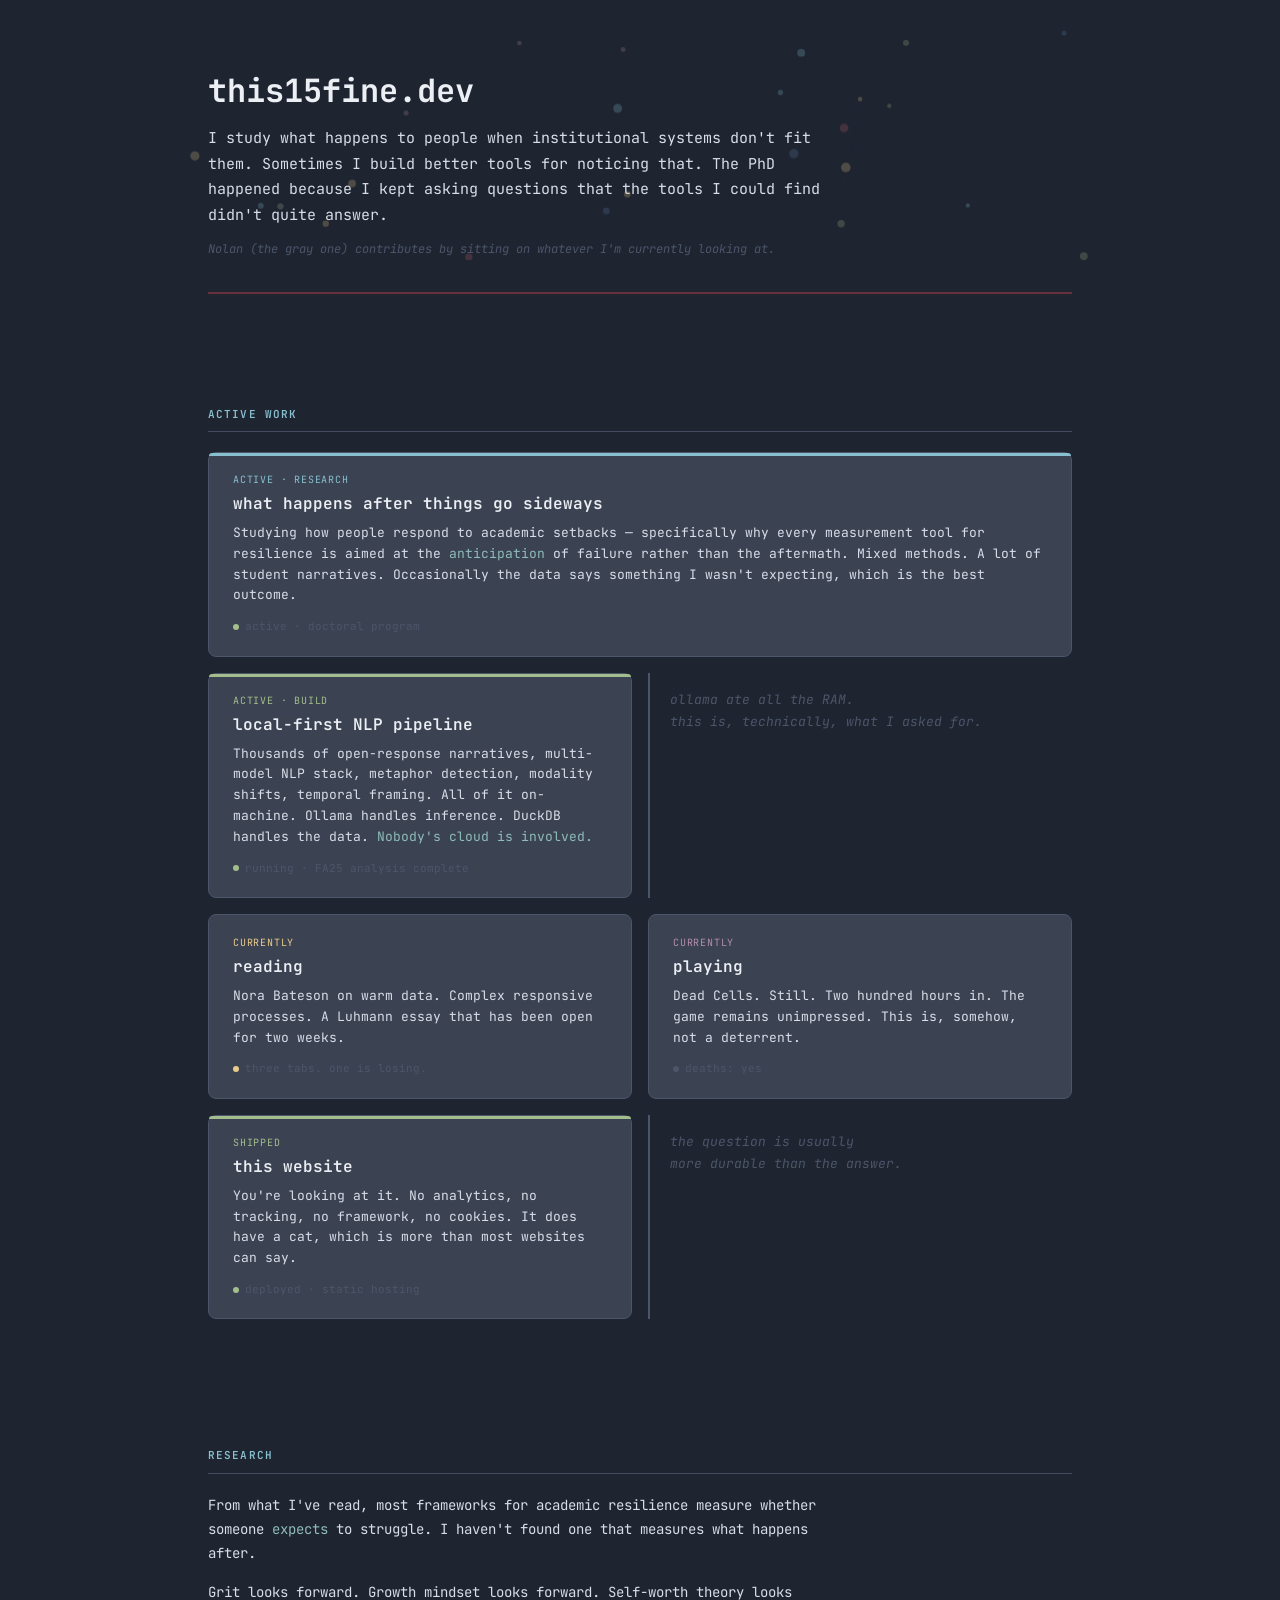
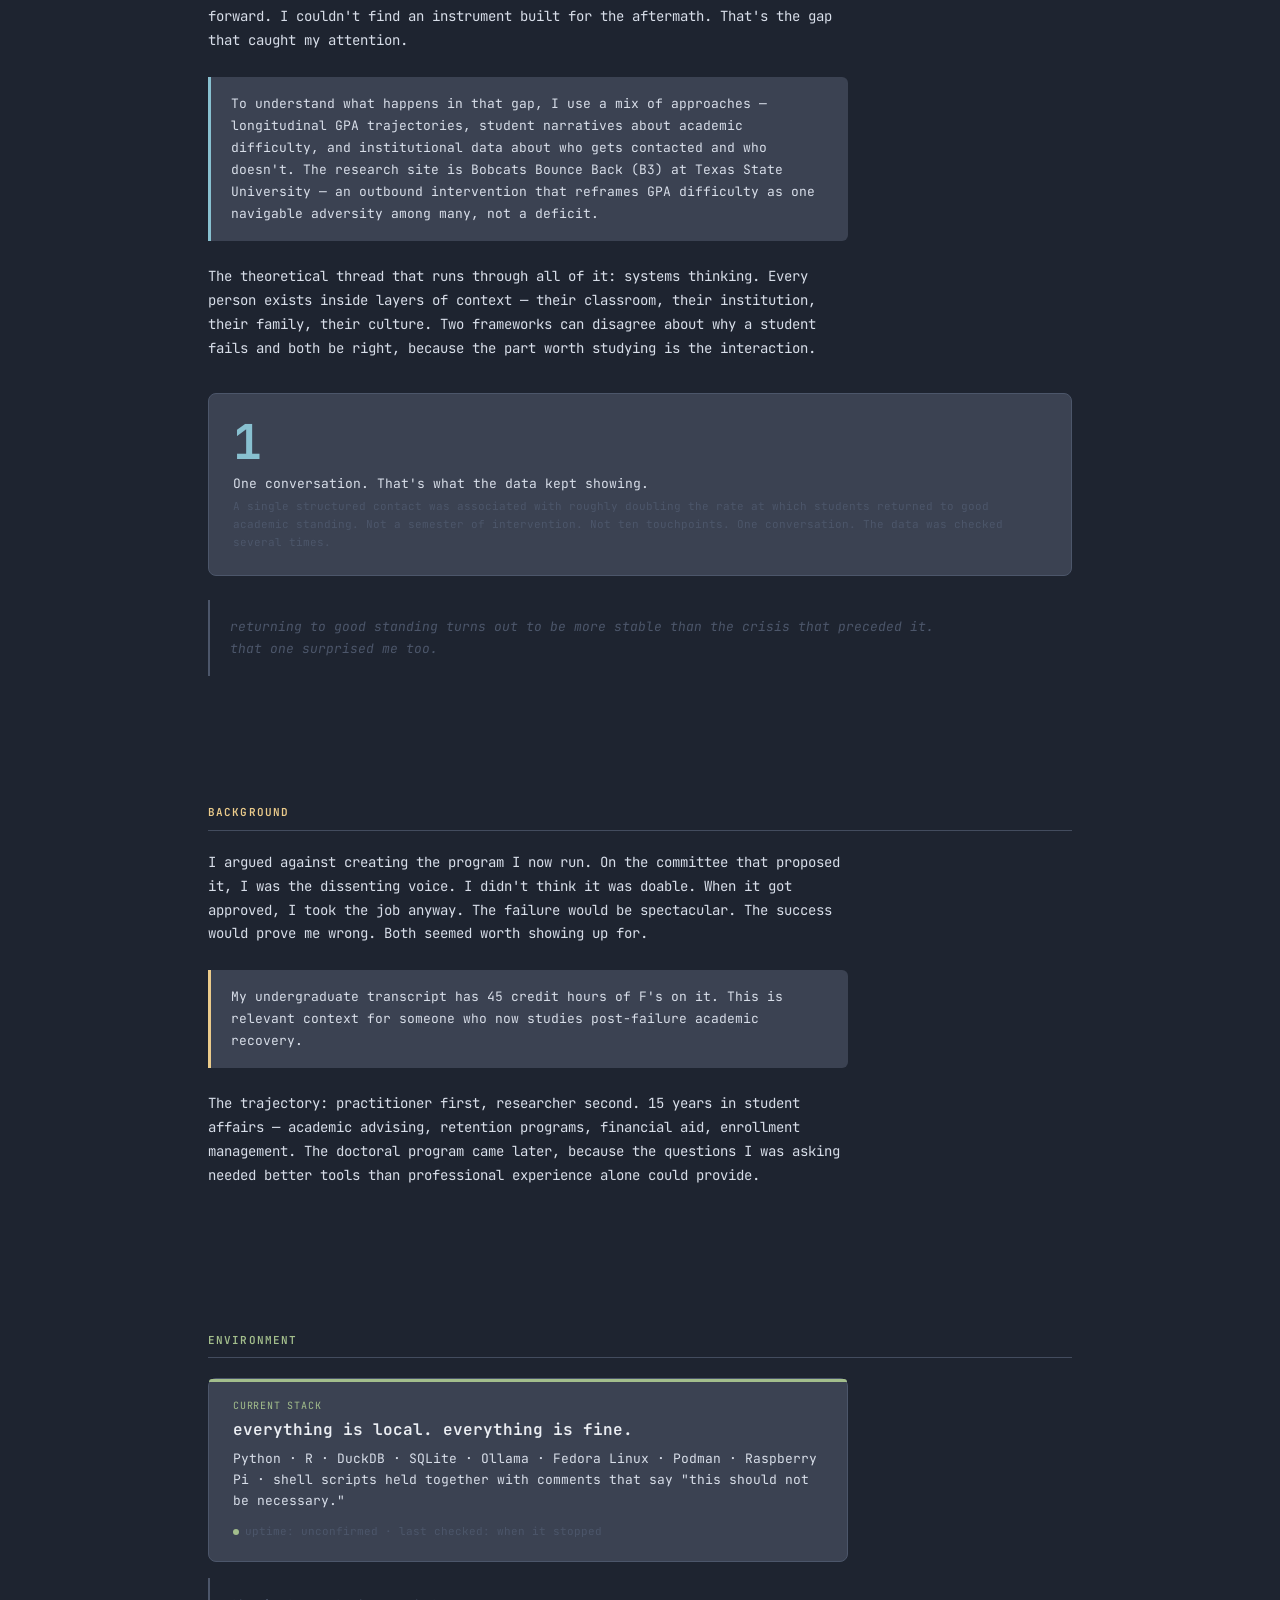
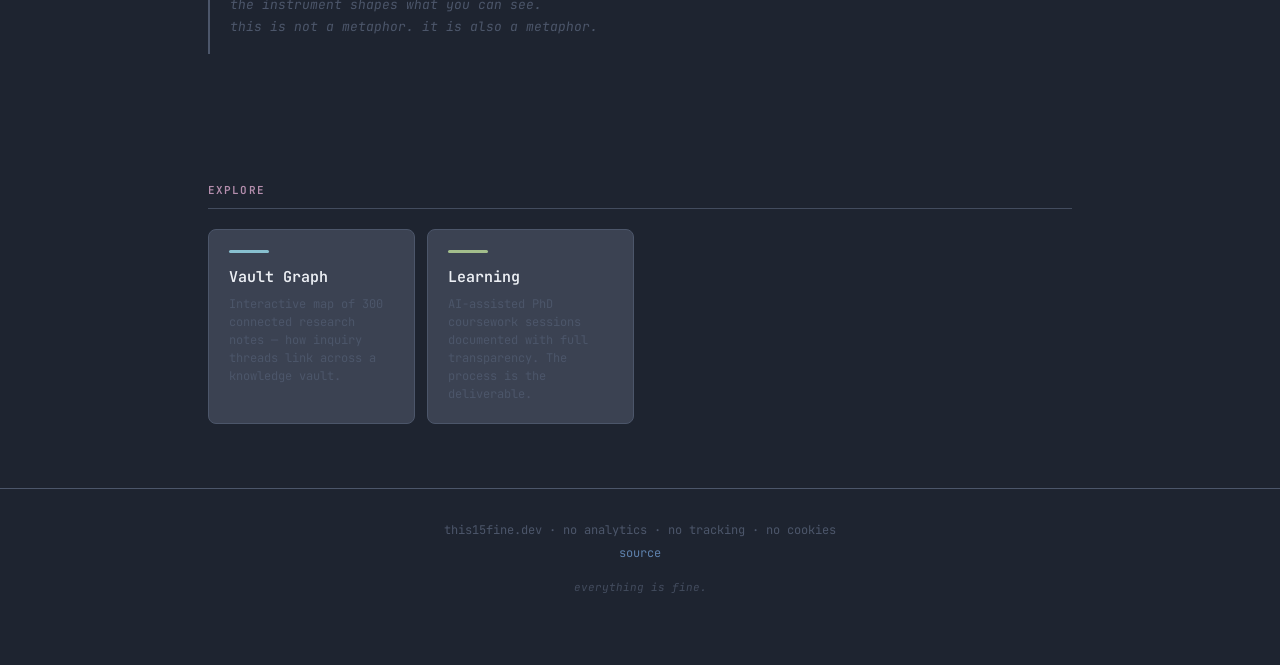
==== commit 49859545: "fix: address feedback — interactivity, detail panel, visual elements Graph page: - Replaced sidebar " ====
--- a/public/index.html
+++ b/public/index.html
@@ -362,6 +362,56 @@
   margin-top: 16px;
 }
 
+/* ── Hero Network Canvas ───────────────────────────────────────── */
+.hero-canvas-wrap {
+  position: relative;
+  margin: -48px -48px 0;
+  padding: 48px 48px 0;
+  overflow: hidden;
+}
+
+@media (max-width: 768px) {
+  .hero-canvas-wrap { margin: -24px -20px 0; padding: 24px 20px 0; }
+}
+
+#hero-net {
+  position: absolute;
+  top: 0;
+  left: 0;
+  width: 100%;
+  height: 100%;
+  pointer-events: none;
+  opacity: 0.4;
+}
+
+/* ── Animated data number ──────────────────────────────────────── */
+.data-callout .data-number {
+  transition: color 0.3s ease;
+}
+
+.data-callout .data-number.counting {
+  color: var(--aurora-yellow);
+}
+
+/* ── Card interactivity ────────────────────────────────────────── */
+.card.hero-card .card-accent {
+  animation: accent-pulse 3s ease-in-out infinite;
+}
+
+@keyframes accent-pulse {
+  0%, 100% { opacity: 1; }
+  50% { opacity: 0.6; }
+}
+
+.card .status .dot.green {
+  animation: dot-blink 2s ease-in-out infinite;
+}
+
+@keyframes dot-blink {
+  0%, 100% { opacity: 1; }
+  50% { opacity: 0.4; }
+}
+
 /* ── Reduced Motion ────────────────────────────────────────────── */
 @media (prefers-reduced-motion: reduce) {
   *, *::before, *::after {
@@ -378,13 +428,16 @@
 <!-- Hero -->
 <div class="container">
   <section class="hero">
-    <h1>this15fine.dev</h1>
-    <p class="bio">
-      I study what happens to people when institutional systems don't fit them.
-      Sometimes I build better tools for noticing that. The PhD happened because
-      I kept asking questions that the tools I could find didn't quite answer.
-    </p>
-    <p class="bio-dim">Nolan (the gray one) contributes by sitting on whatever I'm currently looking at.</p>
+    <div class="hero-canvas-wrap">
+      <canvas id="hero-net" aria-hidden="true"></canvas>
+      <h1>this15fine.dev</h1>
+      <p class="bio">
+        I study what happens to people when institutional systems don't fit them.
+        Sometimes I build better tools for noticing that. The PhD happened because
+        I kept asking questions that the tools I could find didn't quite answer.
+      </p>
+      <p class="bio-dim">Nolan (the gray one) contributes by sitting on whatever I'm currently looking at.</p>
+    </div>
     <div class="hero-rule"></div>
   </section>
 </div>
@@ -556,18 +609,6 @@
         <p>AI-assisted PhD coursework sessions documented with full transparency. The process is the deliverable.</p>
       </a>
 
-      <a class="nav-card" href="/workshop/">
-        <div class="nav-accent" style="background: var(--aurora-yellow);"></div>
-        <h3>Workshop</h3>
-        <p>NASPA 2026 conference session materials — enrollment patterns, credit momentum, and student success.</p>
-      </a>
-
-      <a class="nav-card" href="https://github.com/3v3rything15fine" target="_blank" rel="noopener">
-        <div class="nav-accent" style="background: var(--nord3);"></div>
-        <h3>GitHub</h3>
-        <p>Source code for this site, research tools, and public datasets.</p>
-      </a>
-
     </div>
   </section>
 </div>
@@ -584,17 +625,115 @@
 <script>
 (function () {
   'use strict';
-  const reducedMotion = window.matchMedia('(prefers-reduced-motion: reduce)').matches;
-  if (reducedMotion) {
+  const rm = window.matchMedia('(prefers-reduced-motion: reduce)').matches;
+
+  // Scroll animations
+  if (rm) {
     document.querySelectorAll('.section').forEach(s => s.classList.add('visible'));
-    return;
+  } else {
+    const obs = new IntersectionObserver(entries => {
+      entries.forEach(e => { if (e.isIntersecting) e.target.classList.add('visible'); });
+    }, { threshold: 0.1, rootMargin: '0px 0px -40px 0px' });
+    document.querySelectorAll('.section').forEach(s => obs.observe(s));
   }
-  const observer = new IntersectionObserver((entries) => {
-    entries.forEach(entry => {
-      if (entry.isIntersecting) entry.target.classList.add('visible');
+
+  // Animated data number
+  const dataNum = document.querySelector('.data-callout .data-number');
+  if (dataNum && !rm) {
+    let counted = false;
+    const dObs = new IntersectionObserver(entries => {
+      if (entries[0].isIntersecting && !counted) {
+        counted = true;
+        dataNum.classList.add('counting');
+        let n = 0;
+        const iv = setInterval(() => {
+          n++;
+          dataNum.textContent = n;
+          if (n >= 1) { clearInterval(iv); dataNum.classList.remove('counting'); }
+        }, 600);
+      }
+    }, { threshold: 0.5 });
+    dObs.observe(dataNum);
+  }
+
+  // Hero network canvas
+  if (rm) return;
+  const canvas = document.getElementById('hero-net');
+  if (!canvas) return;
+  const ctx = canvas.getContext('2d');
+  let W, H, nodes = [], edges = [];
+  const NODE_COUNT = 24;
+  const EDGE_DIST = 140;
+  const COLORS = ['#88C0D0', '#A3BE8C', '#BF616A', '#EBCB8B', '#B48EAD', '#5E81AC'];
+
+  function resize() {
+    const rect = canvas.parentElement.getBoundingClientRect();
+    W = canvas.width = rect.width;
+    H = canvas.height = rect.height;
+  }
+
+  function initNodes() {
+    nodes = [];
+    for (let i = 0; i < NODE_COUNT; i++) {
+      nodes.push({
+        x: Math.random() * W,
+        y: Math.random() * H,
+        vx: (Math.random() - 0.5) * 0.3,
+        vy: (Math.random() - 0.5) * 0.3,
+        r: 2 + Math.random() * 3,
+        color: COLORS[Math.floor(Math.random() * COLORS.length)],
+      });
+    }
+  }
+
+  function draw() {
+    ctx.clearRect(0, 0, W, H);
+
+    // Edges
+    for (let i = 0; i < nodes.length; i++) {
+      for (let j = i + 1; j < nodes.length; j++) {
+        const dx = nodes[i].x - nodes[j].x;
+        const dy = nodes[i].y - nodes[j].y;
+        const d = Math.sqrt(dx * dx + dy * dy);
+        if (d < EDGE_DIST) {
+          const alpha = (1 - d / EDGE_DIST) * 0.15;
+          ctx.beginPath();
+          ctx.moveTo(nodes[i].x, nodes[i].y);
+          ctx.lineTo(nodes[j].x, nodes[j].y);
+          ctx.strokeStyle = `rgba(76, 86, 106, ${alpha})`;
+          ctx.lineWidth = 1;
+          ctx.stroke();
+        }
+      }
+    }
+
+    // Nodes
+    nodes.forEach(n => {
+      ctx.beginPath();
+      ctx.arc(n.x, n.y, n.r, 0, Math.PI * 2);
+      ctx.fillStyle = n.color;
+      ctx.globalAlpha = 0.6;
+      ctx.fill();
+      ctx.globalAlpha = 1;
     });
-  }, { threshold: 0.1, rootMargin: '0px 0px -40px 0px' });
-  document.querySelectorAll('.section').forEach(s => observer.observe(s));
+
+    // Update positions
+    nodes.forEach(n => {
+      n.x += n.vx;
+      n.y += n.vy;
+      if (n.x < 0 || n.x > W) n.vx *= -1;
+      if (n.y < 0 || n.y > H) n.vy *= -1;
+      n.x = Math.max(0, Math.min(W, n.x));
+      n.y = Math.max(0, Math.min(H, n.y));
+    });
+
+    requestAnimationFrame(draw);
+  }
+
+  resize();
+  initNodes();
+  draw();
+  window.addEventListener('resize', () => { resize(); initNodes(); });
 })();
 </script>
 
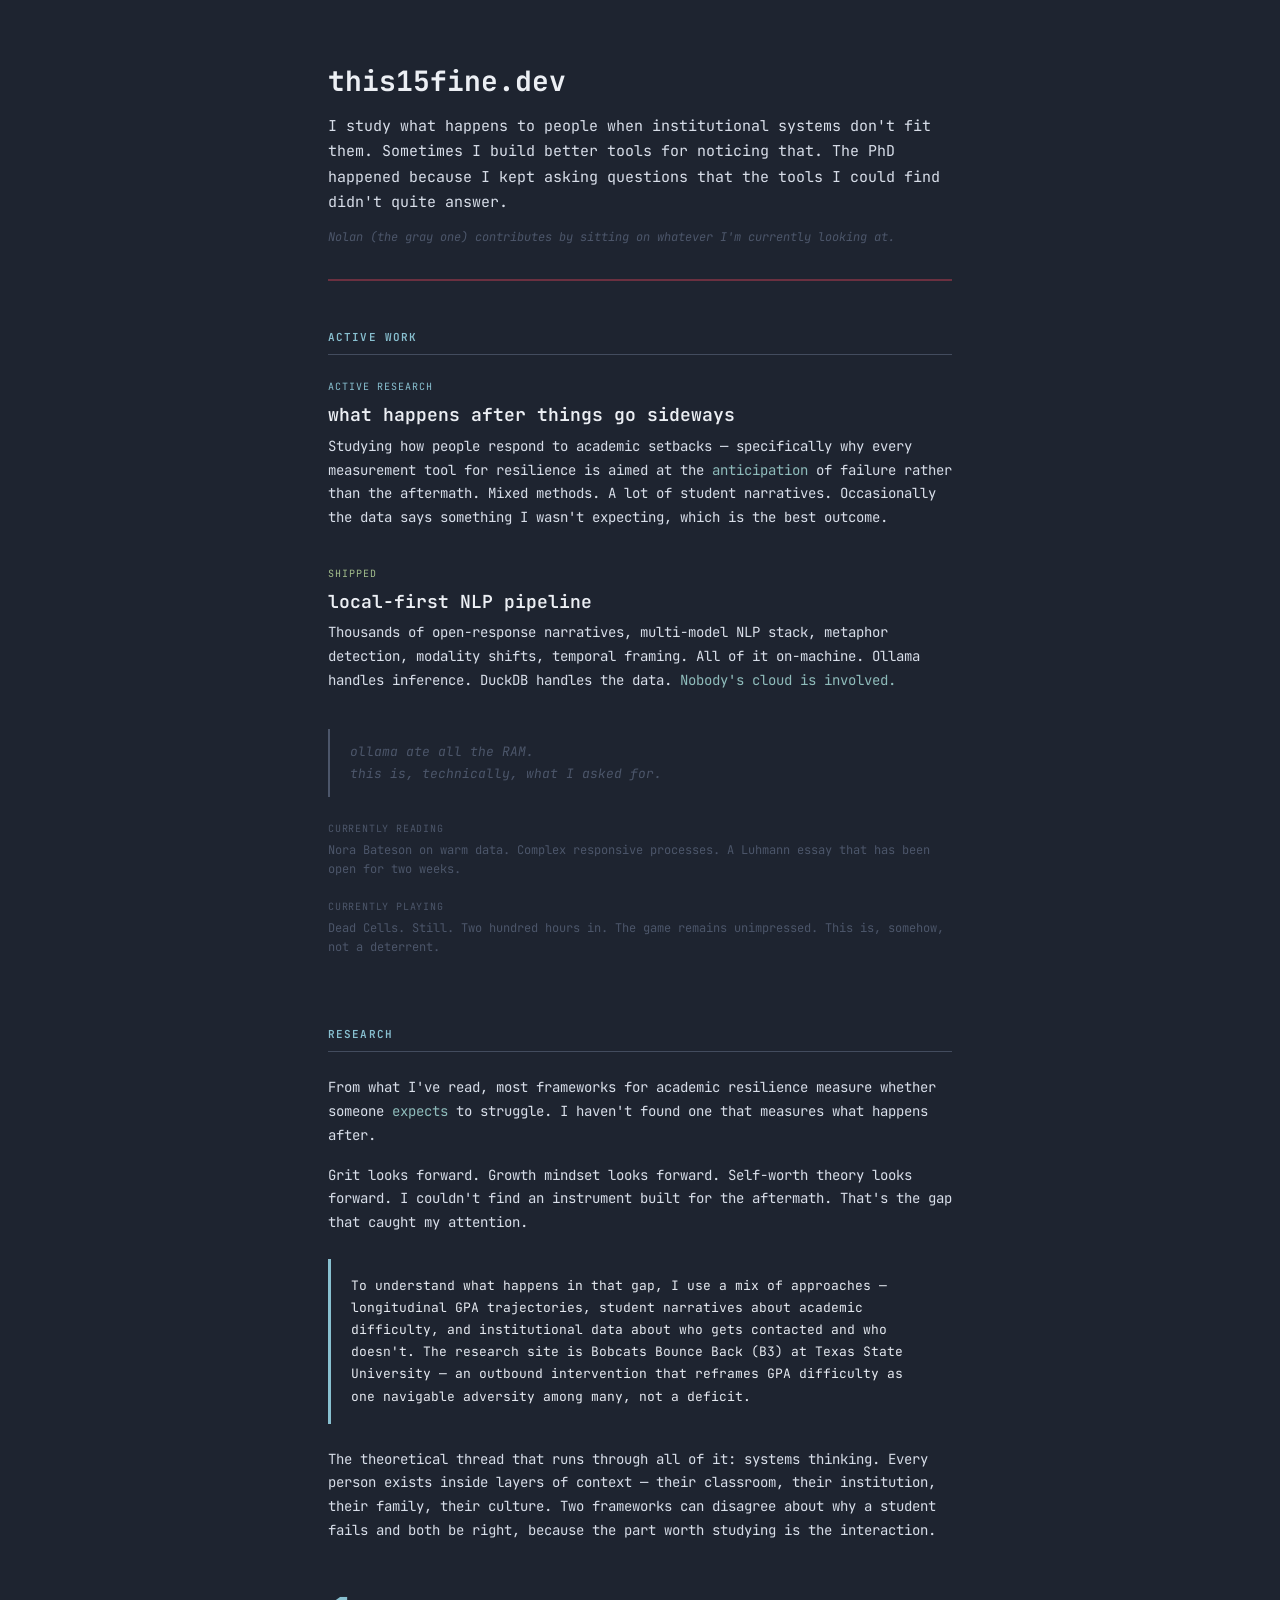
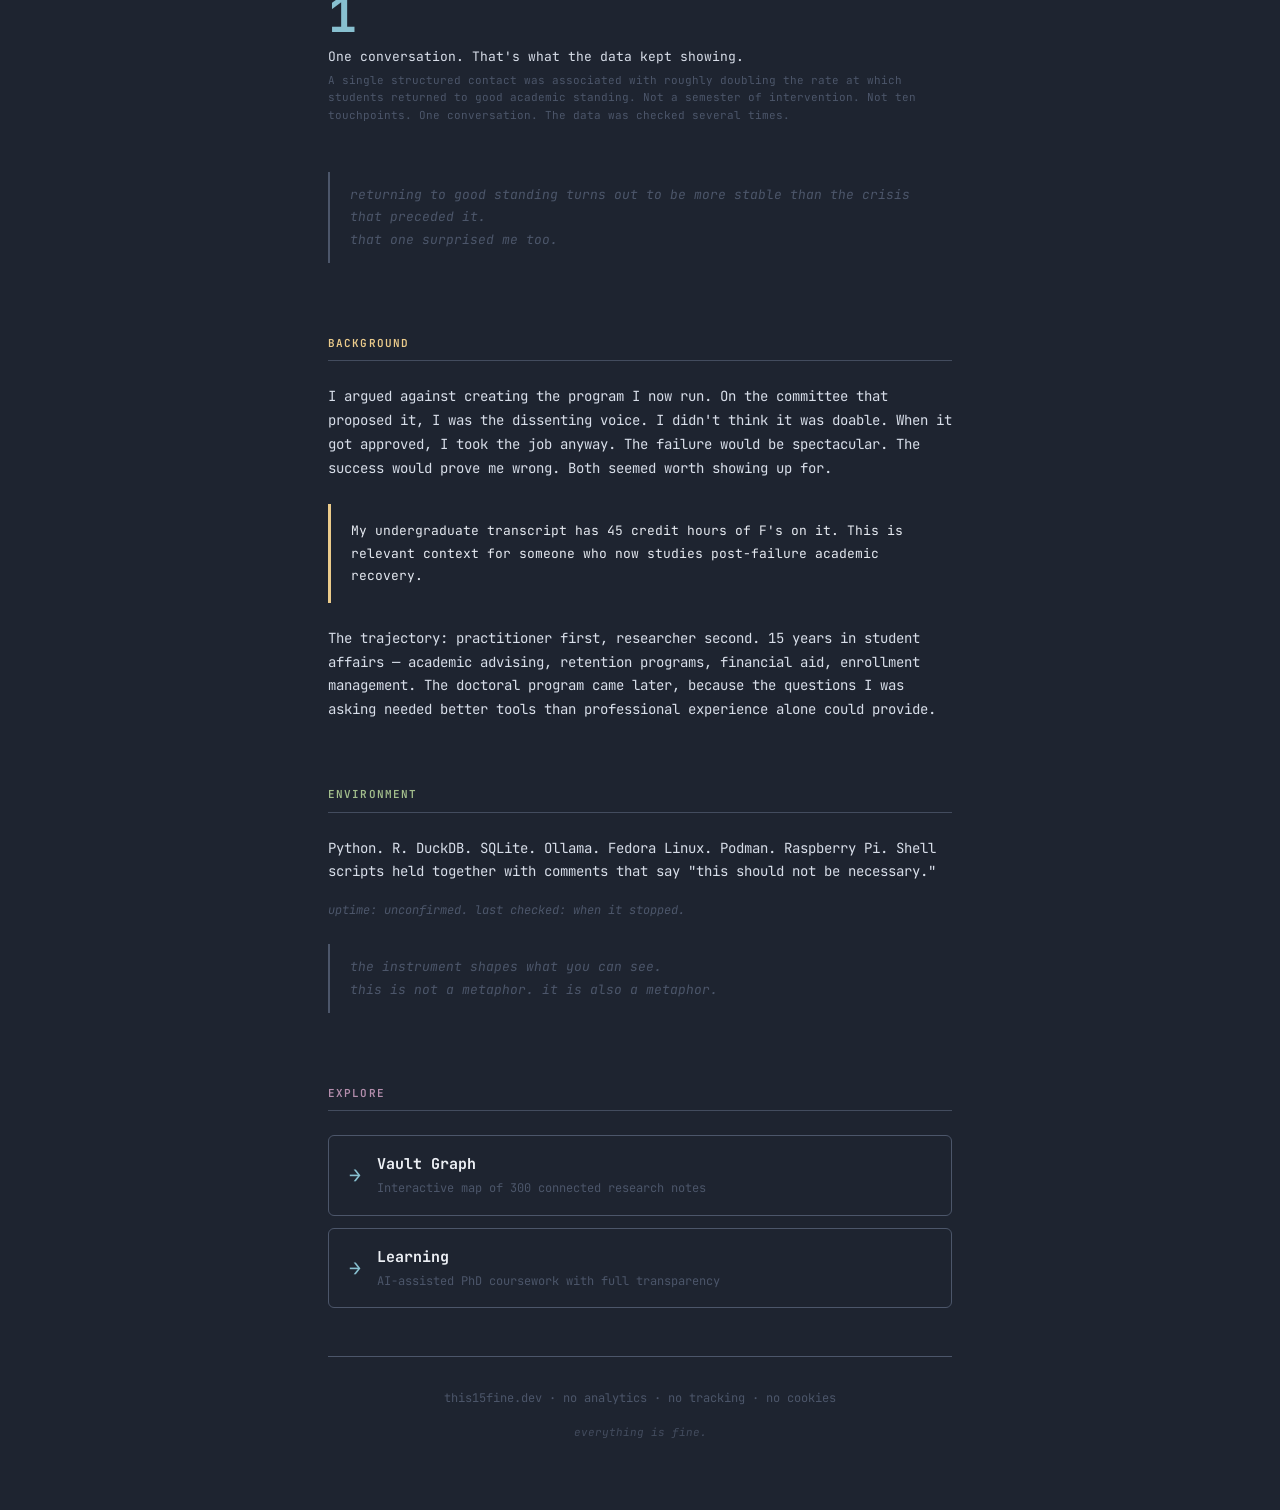
==== commit 4fc1b1e4: "feat: mobile-first redesign — fix false affordances, add touch states Research-driven redesign based" ====
--- a/public/index.html
+++ b/public/index.html
@@ -12,28 +12,12 @@
 <link href="https://fonts.googleapis.com/css2?family=JetBrains+Mono:ital,wght@0,300;0,400;0,500;0,600;0,700;1,400&display=swap" rel="stylesheet">
 <style>
 :root {
-  --nord0: #2E3440;
-  --nord0-deep: #1e2430;
-  --nord1: #3B4252;
-  --nord2: #434C5E;
-  --nord3: #4C566A;
-  --nord4: #D8DEE9;
-  --nord5: #E5E9F0;
-  --nord6: #ECEFF4;
-  --frost: #88C0D0;
-  --frost-deep: #5E81AC;
-  --frost-warm: #8FBCBB;
-  --aurora-green: #A3BE8C;
-  --aurora-yellow: #EBCB8B;
-  --aurora-red: #BF616A;
-  --aurora-magenta: #B48EAD;
-  --aurora-orange: #D08770;
-  --burgundy: #6B3040;
-  --magenta-bright: #B048A8;
-  --shadow-subtle: 0 1px 3px rgba(0, 0, 0, 0.3);
-  --shadow-elevated: 0 4px 16px rgba(0, 0, 0, 0.5);
+  --nord0: #2E3440; --nord0-deep: #1e2430; --nord1: #3B4252; --nord2: #434C5E;
+  --nord3: #4C566A; --nord4: #D8DEE9; --nord5: #E5E9F0; --nord6: #ECEFF4;
+  --frost: #88C0D0; --frost-deep: #5E81AC; --frost-warm: #8FBCBB;
+  --aurora-green: #A3BE8C; --aurora-yellow: #EBCB8B; --aurora-red: #BF616A;
+  --aurora-magenta: #B48EAD; --burgundy: #6B3040;
   --transition-fast: 150ms ease;
-  --transition-normal: 300ms cubic-bezier(0.4, 0, 0.2, 1);
 }
 
 *, *::before, *::after { box-sizing: border-box; margin: 0; padding: 0; }
@@ -47,470 +31,209 @@
   min-height: 100vh;
 }
 
+@media (max-width: 768px) { body { font-size: 13px; } }
+
 a { color: var(--frost); text-decoration: none; transition: color var(--transition-fast); }
 a:hover { text-decoration: underline; }
+a:active { color: var(--frost-warm); }
 a:visited { color: var(--frost-deep); }
-a:focus-visible { outline: 2px solid var(--magenta-bright); outline-offset: 2px; }
+a:focus-visible { outline: 2px solid #B048A8; outline-offset: 2px; }
 ::selection { background: var(--frost-deep); color: var(--nord6); }
 
-.container {
-  max-width: 960px;
-  margin: 0 auto;
-  padding: 0 48px;
-}
-
-@media (max-width: 768px) {
-  .container { padding: 0 20px; }
-}
+.container { max-width: 720px; margin: 0 auto; padding: 0 48px; }
+@media (max-width: 768px) { .container { padding: 0 20px; } }
 
 /* ── Hero ──────────────────────────────────────────────────────── */
-.hero {
-  padding: 72px 0 48px;
-}
+.hero { padding: 64px 0 0; }
+@media (max-width: 768px) { .hero { padding: 40px 0 0; } }
 
 .hero h1 {
-  font-size: 32px;
-  font-weight: 700;
-  color: var(--nord6);
-  margin-bottom: 16px;
-  line-height: 1.2;
-}
+  font-size: 28px; font-weight: 700; color: var(--nord6);
+  margin-bottom: 16px; line-height: 1.2;
+}
+@media (max-width: 768px) { .hero h1 { font-size: 22px; } }
 
 .hero .bio {
-  font-size: 15px;
-  color: var(--nord4);
-  max-width: 640px;
-  margin-bottom: 8px;
-  line-height: 1.7;
-}
+  font-size: 15px; color: var(--nord4); line-height: 1.7; margin-bottom: 8px;
+}
+@media (max-width: 768px) { .hero .bio { font-size: 14px; } }
 
 .hero .bio-dim {
-  font-size: 12px;
-  color: var(--nord3);
-  font-style: italic;
-  margin-top: 12px;
-}
-
-.hero-rule {
-  height: 2px;
-  background: var(--burgundy);
-  margin: 32px 0 0;
-}
+  font-size: 12px; color: var(--nord3); font-style: italic; margin-top: 12px;
+}
+
+.hero-rule { height: 2px; background: var(--burgundy); margin: 32px 0 0; }
 
 /* ── Sections ──────────────────────────────────────────────────── */
-.section {
-  padding: 64px 0;
-  opacity: 0;
-  transform: translateY(20px);
-  transition: opacity 0.6s ease, transform 0.6s ease;
-}
-
-.section.visible {
-  opacity: 1;
-  transform: translateY(0);
-}
+.section { padding: 48px 0 0; }
 
 .section-label {
-  font-size: 11px;
-  font-weight: 600;
-  text-transform: uppercase;
-  letter-spacing: 0.1em;
-  margin-bottom: 20px;
-  padding-bottom: 8px;
-  border-bottom: 1px solid var(--nord2);
-}
-
-/* ── Bento Grid ────────────────────────────────────────────────── */
-.bento {
-  display: grid;
-  grid-template-columns: repeat(auto-fill, minmax(280px, 1fr));
-  gap: 16px;
-}
-
-.card {
-  background: var(--nord1);
-  border: 1px solid var(--nord3);
-  border-radius: 8px;
-  padding: 20px 24px;
-  transition: border-color var(--transition-normal),
-              box-shadow var(--transition-normal),
-              transform var(--transition-normal);
-}
-
-.card:hover {
-  border-color: var(--frost);
-  box-shadow: var(--shadow-elevated);
-  transform: translateY(-2px);
-}
-
-.card.link-card {
-  display: block;
-  text-decoration: none;
-  color: inherit;
-}
-
-.card.link-card:hover { text-decoration: none; }
-.card.link-card:visited { color: inherit; }
-
-.card-accent {
-  height: 3px;
-  width: 100%;
-  margin: -20px -24px 16px;
-  width: calc(100% + 48px);
-  border-radius: 8px 8px 0 0;
-}
-
-.card-label {
-  font-size: 10px;
-  text-transform: uppercase;
-  letter-spacing: 0.08em;
-  margin-bottom: 6px;
-}
-
-.card h3 {
-  font-size: 16px;
-  font-weight: 600;
-  color: var(--nord6);
-  margin-bottom: 8px;
-  line-height: 1.3;
-}
-
-.card p {
-  font-size: 13px;
-  color: var(--nord4);
-  line-height: 1.6;
-  margin-bottom: 8px;
-}
-
-.card p:last-child { margin-bottom: 0; }
-
-.card .status {
-  display: flex;
-  align-items: center;
-  gap: 6px;
-  font-size: 11px;
-  color: var(--nord3);
-  margin-top: 12px;
-}
-
-.dot {
-  width: 6px;
-  height: 6px;
-  border-radius: 50%;
-  flex-shrink: 0;
-}
-
-.dot.green { background: var(--aurora-green); }
-.dot.yellow { background: var(--aurora-yellow); }
-.dot.red { background: var(--aurora-red); }
-.dot.dim { background: var(--nord3); }
+  font-size: 11px; font-weight: 600; text-transform: uppercase;
+  letter-spacing: 0.1em; color: var(--nord3); margin-bottom: 24px;
+  padding-bottom: 8px; border-bottom: 1px solid var(--nord2);
+}
+
+/* ── Prose Block (replaces card — NOT interactive) ─────────────── */
+.prose-block { margin-bottom: 36px; }
+
+.prose-block h2 {
+  font-size: 18px; font-weight: 600; color: var(--nord6);
+  margin-bottom: 8px; line-height: 1.3;
+}
+@media (max-width: 768px) { .prose-block h2 { font-size: 16px; } }
+
+.prose-block p { margin-bottom: 8px; line-height: 1.7; }
+.prose-block p:last-child { margin-bottom: 0; }
+
+.prose-block .aside {
+  font-size: 12px; color: var(--nord3); font-style: italic; margin-top: 8px;
+}
+
+/* Epistemic status label */
+.epistemic {
+  font-size: 10px; text-transform: uppercase; letter-spacing: 0.1em;
+  color: var(--nord3); margin-bottom: 8px;
+}
+.epistemic.active { color: var(--frost); }
+.epistemic.shipped { color: var(--aurora-green); }
+.epistemic.draft { color: var(--aurora-yellow); }
 
 .hl { color: var(--frost-warm); }
 
-/* ── Hero card (spans 2 cols) ──────────────────────────────────── */
-.card.hero-card {
-  grid-column: span 2;
-}
-
-@media (max-width: 640px) {
-  .card.hero-card { grid-column: span 1; }
-}
-
-/* ── Quip card ─────────────────────────────────────────────────── */
-.card.quip {
-  border-left: 2px solid var(--nord3);
-  background: transparent;
-  border-top: none;
-  border-right: none;
-  border-bottom: none;
-  border-radius: 0;
-  padding: 16px 20px;
-  font-style: italic;
-  font-size: 13px;
-  color: var(--nord3);
-  line-height: 1.7;
-}
-
-.card.quip:hover {
-  border-color: var(--nord3);
-  box-shadow: none;
-  transform: none;
-  color: var(--nord4);
-}
-
-/* ── Navigate Section ──────────────────────────────────────────── */
-.nav-grid {
-  display: grid;
-  grid-template-columns: repeat(auto-fill, minmax(200px, 1fr));
-  gap: 12px;
-}
-
-.nav-card {
-  background: var(--nord1);
-  border: 1px solid var(--nord3);
-  border-radius: 8px;
-  padding: 20px;
-  display: block;
-  text-decoration: none;
-  color: inherit;
-  transition: border-color var(--transition-normal),
-              box-shadow var(--transition-normal),
-              transform var(--transition-normal);
-}
-
-.nav-card:hover {
-  border-color: var(--frost);
-  box-shadow: var(--shadow-elevated);
-  transform: translateY(-2px);
-  text-decoration: none;
-}
-
-.nav-card:visited { color: inherit; }
-
-.nav-card .nav-accent {
-  height: 3px;
-  width: 40px;
-  border-radius: 2px;
-  margin-bottom: 12px;
-}
-
-.nav-card h3 {
-  font-size: 15px;
-  font-weight: 600;
-  color: var(--nord6);
-  margin-bottom: 6px;
-}
-
-.nav-card p {
-  font-size: 12px;
-  color: var(--nord3);
-  line-height: 1.5;
-}
-
-/* ── Prose Sections ────────────────────────────────────────────── */
-.prose {
-  max-width: 640px;
-}
-
-.prose p {
-  font-size: 14px;
-  margin-bottom: 16px;
-  line-height: 1.7;
-}
-
-.prose .callout {
-  background: var(--nord1);
-  border-left: 3px solid var(--frost);
-  padding: 16px 20px;
-  margin: 24px 0;
-  border-radius: 0 6px 6px 0;
-  font-size: 13px;
-  line-height: 1.7;
-}
-
-.prose .callout.yellow { border-left-color: var(--aurora-yellow); }
-.prose .callout.green { border-left-color: var(--aurora-green); }
-.prose .callout.red { border-left-color: var(--aurora-red); }
-
-/* ── Data Callout ──────────────────────────────────────────────── */
-.data-callout {
-  background: var(--nord1);
-  border: 1px solid var(--nord3);
-  border-radius: 8px;
-  padding: 24px;
-  margin: 24px 0;
-}
-
-.data-callout .data-number {
-  font-size: 48px;
-  font-weight: 700;
-  color: var(--frost);
-  line-height: 1;
-  margin-bottom: 8px;
-}
-
-.data-callout .data-label {
-  font-size: 13px;
-  color: var(--nord4);
-  margin-bottom: 4px;
-}
-
-.data-callout .data-context {
-  font-size: 11px;
-  color: var(--nord3);
-}
+/* ── Quip ──────────────────────────────────────────────────────── */
+.quip {
+  border-left: 2px solid var(--nord3); padding: 12px 20px;
+  font-style: italic; font-size: 13px; color: var(--nord3);
+  margin: 24px 0; line-height: 1.7;
+}
+
+/* ── Margin Note ───────────────────────────────────────────────── */
+.margin-note {
+  font-size: 12px; color: var(--nord3); margin: 20px 0; line-height: 1.6;
+}
+.margin-label {
+  display: block; font-size: 10px; text-transform: uppercase;
+  letter-spacing: 0.08em; color: var(--nord3); margin-bottom: 4px;
+}
+
+/* ── Prose (research/background sections) ──────────────────────── */
+.prose p { font-size: 14px; margin-bottom: 16px; line-height: 1.7; }
+@media (max-width: 768px) { .prose p { font-size: 13px; } }
+
+.callout {
+  border-left: 3px solid var(--frost); padding: 16px 20px;
+  margin: 24px 0; font-size: 13px; line-height: 1.7; color: var(--nord5);
+}
+.callout.yellow { border-left-color: var(--aurora-yellow); }
+
+/* ── Data Callout (NOT interactive) ────────────────────────────── */
+.data-highlight { padding: 24px 0; margin: 24px 0; }
+.data-highlight .number {
+  font-size: 48px; font-weight: 700; color: var(--frost);
+  line-height: 1; margin-bottom: 8px;
+}
+.data-highlight .label { font-size: 13px; color: var(--nord4); margin-bottom: 4px; }
+.data-highlight .context { font-size: 11px; color: var(--nord3); line-height: 1.6; }
+
+/* ── Nav Links (THE interactive elements) ──────────────────────── */
+.nav-links { display: flex; flex-direction: column; gap: 12px; }
+
+.nav-link {
+  display: flex; align-items: center; gap: 16px;
+  padding: 16px 20px; border: 1px solid var(--nord3); border-radius: 6px;
+  color: inherit; text-decoration: none;
+  touch-action: manipulation; -webkit-tap-highlight-color: transparent;
+  transition: border-color var(--transition-fast);
+}
+.nav-link:hover { border-color: var(--frost); text-decoration: none; }
+.nav-link:active { background: var(--nord1); border-color: var(--frost); }
+.nav-link:visited { color: inherit; }
+
+@media (hover: none) {
+  .nav-link:hover { border-color: var(--nord3); }
+}
+
+.nav-arrow { font-size: 20px; color: var(--frost); flex-shrink: 0; }
+.nav-text strong { display: block; font-size: 15px; color: var(--nord6); }
+.nav-text span { font-size: 12px; color: var(--nord3); }
 
 /* ── Footer ────────────────────────────────────────────────────── */
 .footer {
-  border-top: 1px solid var(--nord3);
-  padding: 32px 0 64px;
-  text-align: center;
-}
-
-.footer p {
-  font-size: 12px;
-  color: var(--nord3);
-  margin-bottom: 4px;
-}
-
+  border-top: 1px solid var(--nord3); padding: 32px 0 64px;
+  margin-top: 48px; text-align: center;
+}
+.footer p { font-size: 12px; color: var(--nord3); margin-bottom: 4px; }
 .footer a { color: var(--frost-deep); }
-
-.footer .tagline {
-  font-style: italic;
-  font-size: 11px;
-  color: var(--nord2);
-  margin-top: 16px;
-}
-
-/* ── Hero Network Canvas ───────────────────────────────────────── */
-.hero-canvas-wrap {
-  position: relative;
-  margin: -48px -48px 0;
-  padding: 48px 48px 0;
-  overflow: hidden;
-}
-
-@media (max-width: 768px) {
-  .hero-canvas-wrap { margin: -24px -20px 0; padding: 24px 20px 0; }
-}
-
-#hero-net {
-  position: absolute;
-  top: 0;
-  left: 0;
-  width: 100%;
-  height: 100%;
-  pointer-events: none;
-  opacity: 0.4;
-}
-
-/* ── Animated data number ──────────────────────────────────────── */
-.data-callout .data-number {
-  transition: color 0.3s ease;
-}
-
-.data-callout .data-number.counting {
-  color: var(--aurora-yellow);
-}
-
-/* ── Card interactivity ────────────────────────────────────────── */
-.card.hero-card .card-accent {
-  animation: accent-pulse 3s ease-in-out infinite;
-}
-
-@keyframes accent-pulse {
-  0%, 100% { opacity: 1; }
-  50% { opacity: 0.6; }
-}
-
-.card .status .dot.green {
-  animation: dot-blink 2s ease-in-out infinite;
-}
-
-@keyframes dot-blink {
-  0%, 100% { opacity: 1; }
-  50% { opacity: 0.4; }
-}
-
-/* ── Reduced Motion ────────────────────────────────────────────── */
+.footer .tagline { font-style: italic; font-size: 11px; color: var(--nord2); margin-top: 16px; }
+
+/* ── Scroll Reveal ─────────────────────────────────────────────── */
+.reveal {
+  opacity: 0; transform: translateY(16px);
+  transition: opacity 0.5s ease, transform 0.5s ease;
+}
+.reveal.visible { opacity: 1; transform: translateY(0); }
+
 @media (prefers-reduced-motion: reduce) {
-  *, *::before, *::after {
-    transition-duration: 0.01ms !important;
-    animation-duration: 0.01ms !important;
-  }
-  .section { opacity: 1; transform: none; }
-  .card:hover, .nav-card:hover { transform: none; }
+  *, *::before, *::after { transition-duration: 0.01ms !important; }
+  .reveal { opacity: 1; transform: none; }
 }
 </style>
 </head>
 <body>
 
-<!-- Hero -->
 <div class="container">
+
   <section class="hero">
-    <div class="hero-canvas-wrap">
-      <canvas id="hero-net" aria-hidden="true"></canvas>
-      <h1>this15fine.dev</h1>
-      <p class="bio">
-        I study what happens to people when institutional systems don't fit them.
-        Sometimes I build better tools for noticing that. The PhD happened because
-        I kept asking questions that the tools I could find didn't quite answer.
-      </p>
-      <p class="bio-dim">Nolan (the gray one) contributes by sitting on whatever I'm currently looking at.</p>
-    </div>
+    <h1>this15fine.dev</h1>
+    <p class="bio">
+      I study what happens to people when institutional systems don't fit them.
+      Sometimes I build better tools for noticing that. The PhD happened because
+      I kept asking questions that the tools I could find didn't quite answer.
+    </p>
+    <p class="bio-dim">Nolan (the gray one) contributes by sitting on whatever I'm currently looking at.</p>
     <div class="hero-rule"></div>
   </section>
-</div>
-
-<!-- Active Work -->
-<div class="container">
-  <section class="section" id="active">
-    <div class="section-label" style="color: var(--frost);">Active Work</div>
-    <div class="bento">
-
-      <div class="card hero-card">
-        <div class="card-accent" style="background: var(--frost);"></div>
-        <div class="card-label" style="color: var(--frost);">active &middot; research</div>
-        <h3>what happens after things go sideways</h3>
-        <p>Studying how people respond to academic setbacks — specifically why every measurement
-        tool for resilience is aimed at the <span class="hl">anticipation</span> of failure
-        rather than the aftermath. Mixed methods. A lot of student narratives.
-        Occasionally the data says something I wasn't expecting, which is the best outcome.</p>
-        <div class="status"><span class="dot green"></span> active &middot; doctoral program</div>
-      </div>
-
-      <div class="card">
-        <div class="card-accent" style="background: var(--aurora-green);"></div>
-        <div class="card-label" style="color: var(--aurora-green);">active &middot; build</div>
-        <h3>local-first NLP pipeline</h3>
-        <p>Thousands of open-response narratives, multi-model NLP stack, metaphor detection,
-        modality shifts, temporal framing. All of it on-machine.
-        Ollama handles inference. DuckDB handles the data. <span class="hl">Nobody's cloud is involved.</span></p>
-        <div class="status"><span class="dot green"></span> running &middot; FA25 analysis complete</div>
-      </div>
-
-      <div class="card quip">
-        ollama ate all the RAM.<br>
-        this is, technically, what I asked for.
-      </div>
-
-      <div class="card">
-        <div class="card-label" style="color: var(--aurora-yellow);">currently</div>
-        <h3>reading</h3>
-        <p>Nora Bateson on warm data. Complex responsive processes. A Luhmann essay that
-        has been open for two weeks.</p>
-        <div class="status"><span class="dot yellow"></span> three tabs. one is losing.</div>
-      </div>
-
-      <div class="card">
-        <div class="card-label" style="color: var(--aurora-magenta);">currently</div>
-        <h3>playing</h3>
-        <p>Dead Cells. Still. Two hundred hours in. The game remains unimpressed. This is,
-        somehow, not a deterrent.</p>
-        <div class="status"><span class="dot dim"></span> deaths: yes</div>
-      </div>
-
-      <div class="card">
-        <div class="card-accent" style="background: var(--aurora-green);"></div>
-        <div class="card-label" style="color: var(--aurora-green);">shipped</div>
-        <h3>this website</h3>
-        <p>You're looking at it. No analytics, no tracking, no framework, no cookies.
-        It does have a cat, which is more than most websites can say.</p>
-        <div class="status"><span class="dot green"></span> deployed &middot; static hosting</div>
-      </div>
-
-      <div class="card quip">
-        the question is usually<br>more durable than the answer.
-      </div>
-
-    </div>
-  </section>
-</div>
-
-<!-- The Research -->
-<div class="container">
-  <section class="section" id="research">
-    <div class="section-label" style="color: var(--frost);">Research</div>
+
+  <section class="section reveal" id="active">
+    <div class="section-label" style="color: var(--frost)">Active Work</div>
+
+    <article class="prose-block">
+      <div class="epistemic active">active research</div>
+      <h2>what happens after things go sideways</h2>
+      <p>Studying how people respond to academic setbacks — specifically why every
+      measurement tool for resilience is aimed at the <span class="hl">anticipation</span>
+      of failure rather than the aftermath. Mixed methods. A lot of student narratives.
+      Occasionally the data says something I wasn't expecting, which is the best outcome.</p>
+    </article>
+
+    <article class="prose-block">
+      <div class="epistemic shipped">shipped</div>
+      <h2>local-first NLP pipeline</h2>
+      <p>Thousands of open-response narratives, multi-model NLP stack, metaphor detection,
+      modality shifts, temporal framing. All of it on-machine. Ollama handles inference.
+      DuckDB handles the data. <span class="hl">Nobody's cloud is involved.</span></p>
+    </article>
+
+    <div class="quip">
+      ollama ate all the RAM.<br>
+      this is, technically, what I asked for.
+    </div>
+
+    <div class="margin-note">
+      <span class="margin-label">currently reading</span>
+      Nora Bateson on warm data. Complex responsive processes.
+      A Luhmann essay that has been open for two weeks.
+    </div>
+
+    <div class="margin-note">
+      <span class="margin-label">currently playing</span>
+      Dead Cells. Still. Two hundred hours in. The game remains unimpressed.
+      This is, somehow, not a deterrent.
+    </div>
+  </section>
+
+  <section class="section reveal" id="research">
+    <div class="section-label" style="color: var(--frost)">Research</div>
     <div class="prose">
       <p>From what I've read, most frameworks for academic resilience measure whether someone
       <span class="hl">expects</span> to struggle. I haven't found one that measures what happens after.</p>
@@ -532,25 +255,22 @@
       worth studying is the interaction.</p>
     </div>
 
-    <div class="data-callout" style="margin-top: 32px;">
-      <div class="data-number">1</div>
-      <div class="data-label">One conversation. That's what the data kept showing.</div>
-      <div class="data-context">A single structured contact was associated with roughly doubling the rate at which
-      students returned to good academic standing. Not a semester of intervention. Not ten touchpoints.
-      One conversation. The data was checked several times.</div>
-    </div>
-
-    <div class="card quip" style="margin-top: 24px;">
+    <div class="data-highlight">
+      <div class="number">1</div>
+      <div class="label">One conversation. That's what the data kept showing.</div>
+      <div class="context">A single structured contact was associated with roughly doubling the rate
+      at which students returned to good academic standing. Not a semester of intervention.
+      Not ten touchpoints. One conversation. The data was checked several times.</div>
+    </div>
+
+    <div class="quip">
       returning to good standing turns out to be more stable than the crisis that preceded it.<br>
       that one surprised me too.
     </div>
   </section>
-</div>
-
-<!-- Background -->
-<div class="container">
-  <section class="section" id="background">
-    <div class="section-label" style="color: var(--aurora-yellow);">Background</div>
+
+  <section class="section reveal" id="background">
+    <div class="section-label" style="color: var(--aurora-yellow)">Background</div>
     <div class="prose">
       <p>I argued against creating the program I now run. On the committee that proposed it,
       I was the dissenting voice. I didn't think it was doable. When it got approved, I took the
@@ -568,172 +288,59 @@
       experience alone could provide.</p>
     </div>
   </section>
-</div>
-
-<!-- Stack -->
-<div class="container">
-  <section class="section" id="stack">
-    <div class="section-label" style="color: var(--aurora-green);">Environment</div>
-    <div class="card hero-card" style="max-width: 640px;">
-      <div class="card-accent" style="background: var(--aurora-green);"></div>
-      <div class="card-label" style="color: var(--aurora-green);">current stack</div>
-      <h3>everything is local. everything is fine.</h3>
-      <p>Python &middot; R &middot; DuckDB &middot; SQLite &middot; Ollama &middot; Fedora Linux &middot;
-      Podman &middot; Raspberry Pi &middot; shell scripts held together with comments that say
-      "this should not be necessary."</p>
-      <div class="status"><span class="dot green"></span> uptime: unconfirmed &middot; last checked: when it stopped</div>
-    </div>
-
-    <div class="card quip" style="margin-top: 16px;">
+
+  <section class="section reveal" id="stack">
+    <div class="section-label" style="color: var(--aurora-green)">Environment</div>
+    <div class="prose">
+      <p>Python. R. DuckDB. SQLite. Ollama. Fedora Linux. Podman. Raspberry Pi.
+      Shell scripts held together with comments that say "this should not be necessary."</p>
+      <p class="aside" style="font-size:12px;color:var(--nord3);font-style:italic;">
+        uptime: unconfirmed. last checked: when it stopped.</p>
+    </div>
+    <div class="quip">
       the instrument shapes what you can see.<br>
       this is not a metaphor. it is also a metaphor.
     </div>
   </section>
+
+  <section class="section reveal" id="explore">
+    <div class="section-label" style="color: var(--aurora-magenta)">Explore</div>
+    <div class="nav-links">
+      <a class="nav-link" href="/graph/">
+        <span class="nav-arrow">&rarr;</span>
+        <span class="nav-text">
+          <strong>Vault Graph</strong>
+          <span>Interactive map of 300 connected research notes</span>
+        </span>
+      </a>
+      <a class="nav-link" href="/learning/">
+        <span class="nav-arrow">&rarr;</span>
+        <span class="nav-text">
+          <strong>Learning</strong>
+          <span>AI-assisted PhD coursework with full transparency</span>
+        </span>
+      </a>
+    </div>
+  </section>
+
+  <footer class="footer">
+    <p>this15fine.dev &middot; no analytics &middot; no tracking &middot; no cookies</p>
+    <p class="tagline">everything is fine.</p>
+  </footer>
+
 </div>
-
-<!-- Explore -->
-<div class="container">
-  <section class="section" id="explore">
-    <div class="section-label" style="color: var(--aurora-magenta);">Explore</div>
-    <div class="nav-grid">
-
-      <a class="nav-card" href="/graph/">
-        <div class="nav-accent" style="background: var(--frost);"></div>
-        <h3>Vault Graph</h3>
-        <p>Interactive map of 300 connected research notes — how inquiry threads link across a knowledge vault.</p>
-      </a>
-
-      <a class="nav-card" href="/learning/">
-        <div class="nav-accent" style="background: var(--aurora-green);"></div>
-        <h3>Learning</h3>
-        <p>AI-assisted PhD coursework sessions documented with full transparency. The process is the deliverable.</p>
-      </a>
-
-    </div>
-  </section>
-</div>
-
-<!-- Footer -->
-<footer class="footer">
-  <div class="container">
-    <p>this15fine.dev &middot; no analytics &middot; no tracking &middot; no cookies</p>
-    <p><a href="https://github.com/3v3rything15fine/this15fine.dev">source</a></p>
-    <p class="tagline">everything is fine.</p>
-  </div>
-</footer>
 
 <script>
 (function () {
   'use strict';
-  const rm = window.matchMedia('(prefers-reduced-motion: reduce)').matches;
-
-  // Scroll animations
-  if (rm) {
-    document.querySelectorAll('.section').forEach(s => s.classList.add('visible'));
-  } else {
-    const obs = new IntersectionObserver(entries => {
-      entries.forEach(e => { if (e.isIntersecting) e.target.classList.add('visible'); });
-    }, { threshold: 0.1, rootMargin: '0px 0px -40px 0px' });
-    document.querySelectorAll('.section').forEach(s => obs.observe(s));
+  if (window.matchMedia('(prefers-reduced-motion: reduce)').matches) {
+    document.querySelectorAll('.reveal').forEach(s => s.classList.add('visible'));
+    return;
   }
-
-  // Animated data number
-  const dataNum = document.querySelector('.data-callout .data-number');
-  if (dataNum && !rm) {
-    let counted = false;
-    const dObs = new IntersectionObserver(entries => {
-      if (entries[0].isIntersecting && !counted) {
-        counted = true;
-        dataNum.classList.add('counting');
-        let n = 0;
-        const iv = setInterval(() => {
-          n++;
-          dataNum.textContent = n;
-          if (n >= 1) { clearInterval(iv); dataNum.classList.remove('counting'); }
-        }, 600);
-      }
-    }, { threshold: 0.5 });
-    dObs.observe(dataNum);
-  }
-
-  // Hero network canvas
-  if (rm) return;
-  const canvas = document.getElementById('hero-net');
-  if (!canvas) return;
-  const ctx = canvas.getContext('2d');
-  let W, H, nodes = [], edges = [];
-  const NODE_COUNT = 24;
-  const EDGE_DIST = 140;
-  const COLORS = ['#88C0D0', '#A3BE8C', '#BF616A', '#EBCB8B', '#B48EAD', '#5E81AC'];
-
-  function resize() {
-    const rect = canvas.parentElement.getBoundingClientRect();
-    W = canvas.width = rect.width;
-    H = canvas.height = rect.height;
-  }
-
-  function initNodes() {
-    nodes = [];
-    for (let i = 0; i < NODE_COUNT; i++) {
-      nodes.push({
-        x: Math.random() * W,
-        y: Math.random() * H,
-        vx: (Math.random() - 0.5) * 0.3,
-        vy: (Math.random() - 0.5) * 0.3,
-        r: 2 + Math.random() * 3,
-        color: COLORS[Math.floor(Math.random() * COLORS.length)],
-      });
-    }
-  }
-
-  function draw() {
-    ctx.clearRect(0, 0, W, H);
-
-    // Edges
-    for (let i = 0; i < nodes.length; i++) {
-      for (let j = i + 1; j < nodes.length; j++) {
-        const dx = nodes[i].x - nodes[j].x;
-        const dy = nodes[i].y - nodes[j].y;
-        const d = Math.sqrt(dx * dx + dy * dy);
-        if (d < EDGE_DIST) {
-          const alpha = (1 - d / EDGE_DIST) * 0.15;
-          ctx.beginPath();
-          ctx.moveTo(nodes[i].x, nodes[i].y);
-          ctx.lineTo(nodes[j].x, nodes[j].y);
-          ctx.strokeStyle = `rgba(76, 86, 106, ${alpha})`;
-          ctx.lineWidth = 1;
-          ctx.stroke();
-        }
-      }
-    }
-
-    // Nodes
-    nodes.forEach(n => {
-      ctx.beginPath();
-      ctx.arc(n.x, n.y, n.r, 0, Math.PI * 2);
-      ctx.fillStyle = n.color;
-      ctx.globalAlpha = 0.6;
-      ctx.fill();
-      ctx.globalAlpha = 1;
-    });
-
-    // Update positions
-    nodes.forEach(n => {
-      n.x += n.vx;
-      n.y += n.vy;
-      if (n.x < 0 || n.x > W) n.vx *= -1;
-      if (n.y < 0 || n.y > H) n.vy *= -1;
-      n.x = Math.max(0, Math.min(W, n.x));
-      n.y = Math.max(0, Math.min(H, n.y));
-    });
-
-    requestAnimationFrame(draw);
-  }
-
-  resize();
-  initNodes();
-  draw();
-  window.addEventListener('resize', () => { resize(); initNodes(); });
+  const obs = new IntersectionObserver(entries => {
+    entries.forEach(e => { if (e.isIntersecting) e.target.classList.add('visible'); });
+  }, { threshold: 0.1, rootMargin: '0px 0px -40px 0px' });
+  document.querySelectorAll('.reveal').forEach(s => obs.observe(s));
 })();
 </script>
 
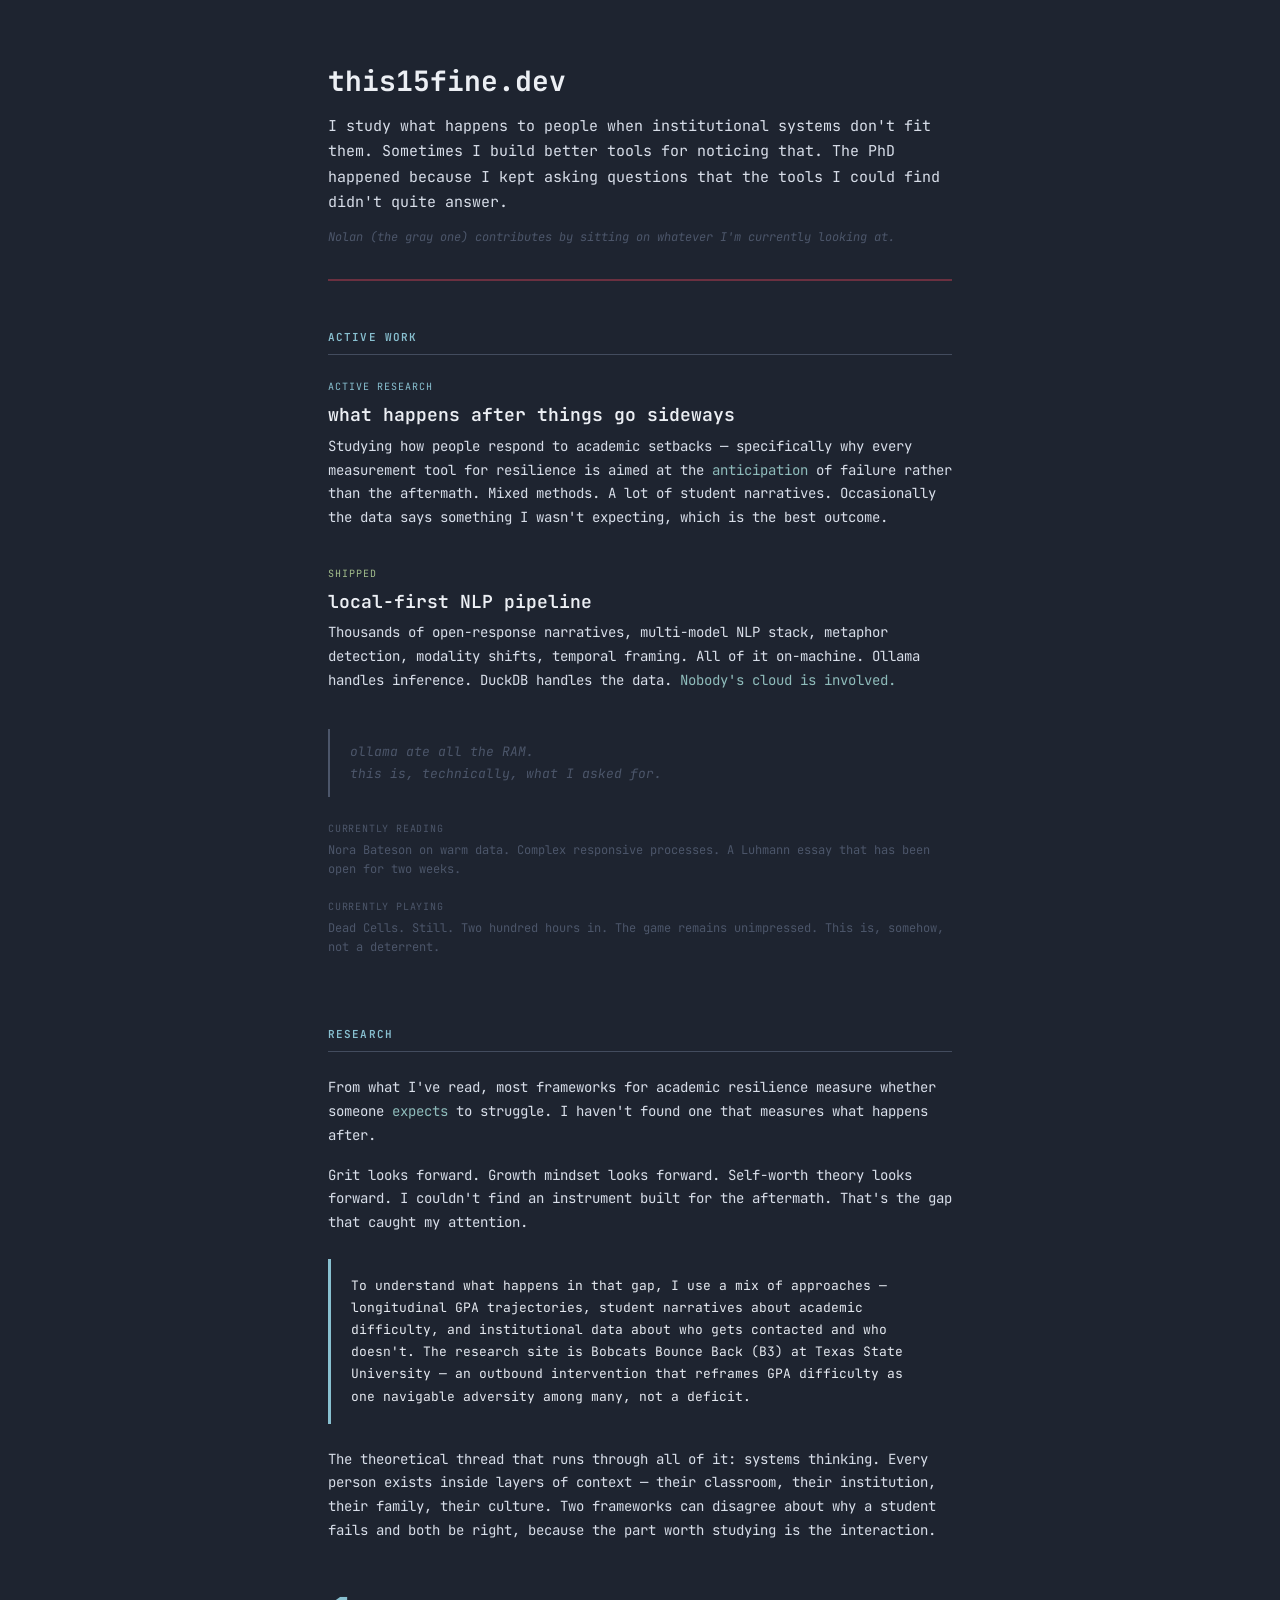
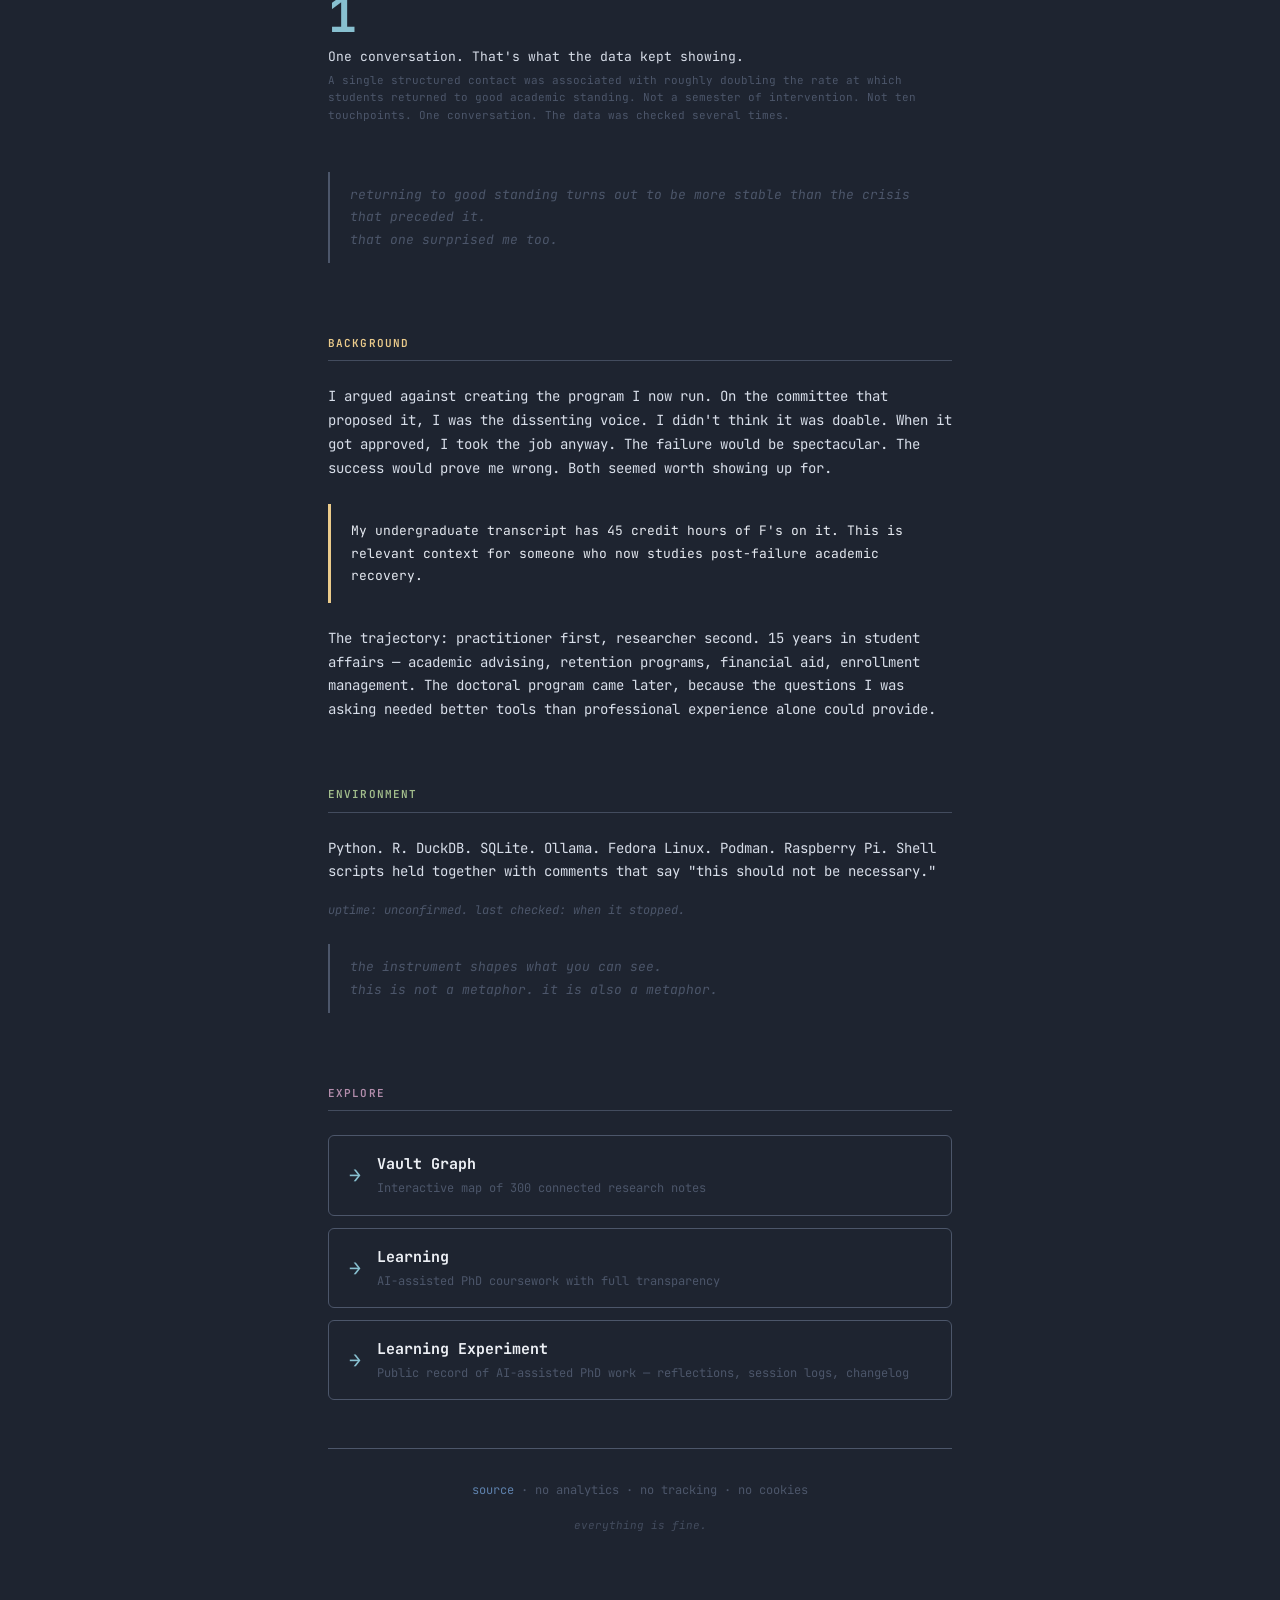
==== commit 8ddb01e3: "feat: add GitHub source links, learning-experiment nav, .gitignore updates, requirements.txt" ====
--- a/public/index.html
+++ b/public/index.html
@@ -320,11 +320,18 @@
           <span>AI-assisted PhD coursework with full transparency</span>
         </span>
       </a>
+      <a class="nav-link" href="https://github.com/3v3rything15fine/learning-experiment">
+        <span class="nav-arrow">&rarr;</span>
+        <span class="nav-text">
+          <strong>Learning Experiment</strong>
+          <span>Public record of AI-assisted PhD work — reflections, session logs, changelog</span>
+        </span>
+      </a>
     </div>
   </section>
 
   <footer class="footer">
-    <p>this15fine.dev &middot; no analytics &middot; no tracking &middot; no cookies</p>
+    <p><a href="https://github.com/3v3rything15fine/this15fine.dev">source</a> &middot; no analytics &middot; no tracking &middot; no cookies</p>
     <p class="tagline">everything is fine.</p>
   </footer>
 
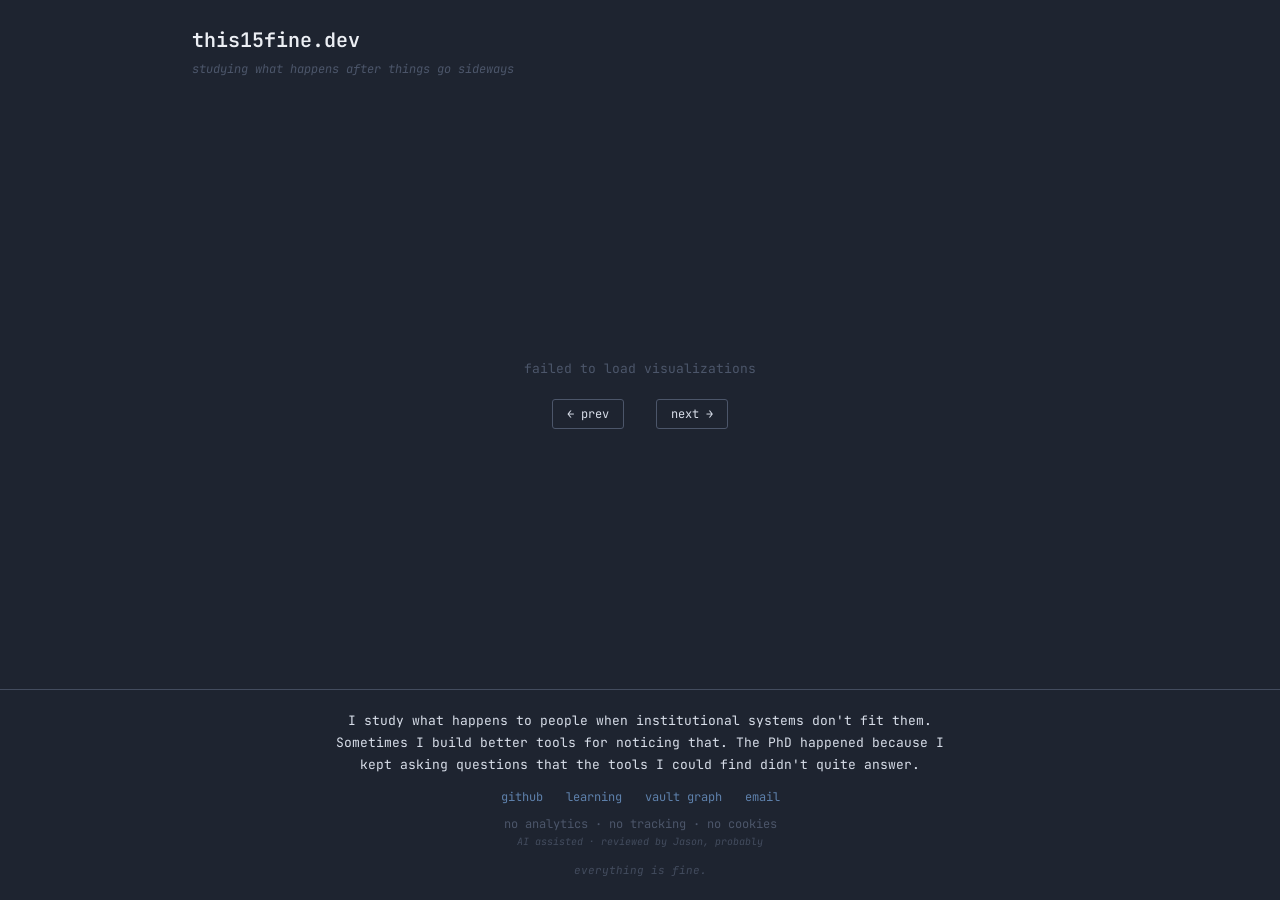
==== commit a278e805: "feat: single-viz showcase homepage with rotation Redesigned homepage as a single-screen visualizatio" ====
--- a/public/index.html
+++ b/public/index.html
@@ -17,7 +17,7 @@
   --frost: #88C0D0; --frost-deep: #5E81AC; --frost-warm: #8FBCBB;
   --aurora-green: #A3BE8C; --aurora-yellow: #EBCB8B; --aurora-red: #BF616A;
   --aurora-magenta: #B48EAD; --burgundy: #6B3040;
-  --transition-fast: 150ms ease;
+  --transition: 200ms ease;
 }
 
 *, *::before, *::after { box-sizing: border-box; margin: 0; padding: 0; }
@@ -29,326 +29,302 @@
   font-size: 14px;
   line-height: 1.6;
   min-height: 100vh;
-}
-
-@media (max-width: 768px) { body { font-size: 13px; } }
-
-a { color: var(--frost); text-decoration: none; transition: color var(--transition-fast); }
+  display: flex;
+  flex-direction: column;
+}
+
+a { color: var(--frost); text-decoration: none; }
 a:hover { text-decoration: underline; }
 a:active { color: var(--frost-warm); }
 a:visited { color: var(--frost-deep); }
 a:focus-visible { outline: 2px solid #B048A8; outline-offset: 2px; }
 ::selection { background: var(--frost-deep); color: var(--nord6); }
 
-.container { max-width: 720px; margin: 0 auto; padding: 0 48px; }
-@media (max-width: 768px) { .container { padding: 0 20px; } }
-
-/* ── Hero ──────────────────────────────────────────────────────── */
-.hero { padding: 64px 0 0; }
-@media (max-width: 768px) { .hero { padding: 40px 0 0; } }
-
-.hero h1 {
-  font-size: 28px; font-weight: 700; color: var(--nord6);
-  margin-bottom: 16px; line-height: 1.2;
-}
-@media (max-width: 768px) { .hero h1 { font-size: 22px; } }
-
-.hero .bio {
-  font-size: 15px; color: var(--nord4); line-height: 1.7; margin-bottom: 8px;
-}
-@media (max-width: 768px) { .hero .bio { font-size: 14px; } }
-
-.hero .bio-dim {
-  font-size: 12px; color: var(--nord3); font-style: italic; margin-top: 12px;
-}
-
-.hero-rule { height: 2px; background: var(--burgundy); margin: 32px 0 0; }
-
-/* ── Sections ──────────────────────────────────────────────────── */
-.section { padding: 48px 0 0; }
-
-.section-label {
-  font-size: 11px; font-weight: 600; text-transform: uppercase;
-  letter-spacing: 0.1em; color: var(--nord3); margin-bottom: 24px;
-  padding-bottom: 8px; border-bottom: 1px solid var(--nord2);
-}
-
-/* ── Prose Block (replaces card — NOT interactive) ─────────────── */
-.prose-block { margin-bottom: 36px; }
-
-.prose-block h2 {
-  font-size: 18px; font-weight: 600; color: var(--nord6);
-  margin-bottom: 8px; line-height: 1.3;
-}
-@media (max-width: 768px) { .prose-block h2 { font-size: 16px; } }
-
-.prose-block p { margin-bottom: 8px; line-height: 1.7; }
-.prose-block p:last-child { margin-bottom: 0; }
-
-.prose-block .aside {
-  font-size: 12px; color: var(--nord3); font-style: italic; margin-top: 8px;
-}
-
-/* Epistemic status label */
-.epistemic {
-  font-size: 10px; text-transform: uppercase; letter-spacing: 0.1em;
-  color: var(--nord3); margin-bottom: 8px;
-}
-.epistemic.active { color: var(--frost); }
-.epistemic.shipped { color: var(--aurora-green); }
-.epistemic.draft { color: var(--aurora-yellow); }
-
-.hl { color: var(--frost-warm); }
-
-/* ── Quip ──────────────────────────────────────────────────────── */
-.quip {
-  border-left: 2px solid var(--nord3); padding: 12px 20px;
-  font-style: italic; font-size: 13px; color: var(--nord3);
-  margin: 24px 0; line-height: 1.7;
-}
-
-/* ── Margin Note ───────────────────────────────────────────────── */
-.margin-note {
-  font-size: 12px; color: var(--nord3); margin: 20px 0; line-height: 1.6;
-}
-.margin-label {
-  display: block; font-size: 10px; text-transform: uppercase;
-  letter-spacing: 0.08em; color: var(--nord3); margin-bottom: 4px;
-}
-
-/* ── Prose (research/background sections) ──────────────────────── */
-.prose p { font-size: 14px; margin-bottom: 16px; line-height: 1.7; }
-@media (max-width: 768px) { .prose p { font-size: 13px; } }
-
-.callout {
-  border-left: 3px solid var(--frost); padding: 16px 20px;
-  margin: 24px 0; font-size: 13px; line-height: 1.7; color: var(--nord5);
-}
-.callout.yellow { border-left-color: var(--aurora-yellow); }
-
-/* ── Data Callout (NOT interactive) ────────────────────────────── */
-.data-highlight { padding: 24px 0; margin: 24px 0; }
-.data-highlight .number {
-  font-size: 48px; font-weight: 700; color: var(--frost);
-  line-height: 1; margin-bottom: 8px;
-}
-.data-highlight .label { font-size: 13px; color: var(--nord4); margin-bottom: 4px; }
-.data-highlight .context { font-size: 11px; color: var(--nord3); line-height: 1.6; }
-
-/* ── Nav Links (THE interactive elements) ──────────────────────── */
-.nav-links { display: flex; flex-direction: column; gap: 12px; }
-
-.nav-link {
-  display: flex; align-items: center; gap: 16px;
-  padding: 16px 20px; border: 1px solid var(--nord3); border-radius: 6px;
-  color: inherit; text-decoration: none;
-  touch-action: manipulation; -webkit-tap-highlight-color: transparent;
-  transition: border-color var(--transition-fast);
-}
-.nav-link:hover { border-color: var(--frost); text-decoration: none; }
-.nav-link:active { background: var(--nord1); border-color: var(--frost); }
-.nav-link:visited { color: inherit; }
+@media (prefers-reduced-motion: reduce) {
+  *, *::before, *::after { transition-duration: 0.01ms !important; animation-duration: 0.01ms !important; }
+}
+
+/* ── Layout ─────────────────────────────────────────── */
+.page { flex: 1; display: flex; flex-direction: column; }
+
+.header {
+  padding: 24px 32px 0;
+  max-width: 960px;
+  width: 100%;
+  margin: 0 auto;
+}
+
+.header h1 {
+  font-size: 20px; font-weight: 600; color: var(--nord6);
+  margin-bottom: 4px;
+}
+
+.header .tagline {
+  font-size: 12px; color: var(--nord3); font-style: italic;
+}
+
+/* ── Viz Showcase ───────────────────────────────────── */
+.showcase {
+  flex: 1;
+  display: flex;
+  flex-direction: column;
+  align-items: center;
+  justify-content: center;
+  padding: 24px 32px;
+  max-width: 960px;
+  width: 100%;
+  margin: 0 auto;
+}
+
+.viz-title {
+  font-size: 22px; font-weight: 700; color: var(--nord6);
+  margin-bottom: 8px; text-align: center;
+}
+@media (max-width: 768px) { .viz-title { font-size: 18px; } }
+
+.viz-description {
+  font-size: 13px; color: var(--nord4); line-height: 1.7;
+  max-width: 640px; text-align: center; margin-bottom: 20px;
+}
+@media (max-width: 768px) { .viz-description { font-size: 12px; } }
+
+.viz-container {
+  width: 100%;
+  display: flex;
+  justify-content: center;
+  margin-bottom: 20px;
+}
+
+.viz-container canvas {
+  max-width: 100%;
+  height: auto;
+  border: 1px solid var(--nord2);
+  border-radius: 4px;
+}
+
+/* ── Controls ───────────────────────────────────────── */
+.controls {
+  display: flex;
+  align-items: center;
+  gap: 16px;
+  margin-bottom: 8px;
+}
+
+.controls button {
+  background: none;
+  border: 1px solid var(--nord3);
+  color: var(--nord4);
+  font-family: inherit;
+  font-size: 12px;
+  padding: 6px 14px;
+  cursor: pointer;
+  border-radius: 3px;
+  transition: border-color var(--transition), color var(--transition);
+  touch-action: manipulation;
+  -webkit-tap-highlight-color: transparent;
+}
+
+.controls button:hover { border-color: var(--frost); color: var(--frost); }
+.controls button:active { background: var(--nord1); border-color: var(--frost); }
 
 @media (hover: none) {
-  .nav-link:hover { border-color: var(--nord3); }
-}
-
-.nav-arrow { font-size: 20px; color: var(--frost); flex-shrink: 0; }
-.nav-text strong { display: block; font-size: 15px; color: var(--nord6); }
-.nav-text span { font-size: 12px; color: var(--nord3); }
-
-/* ── Footer ────────────────────────────────────────────────────── */
+  .controls button:hover { border-color: var(--nord3); color: var(--nord4); }
+}
+
+.viz-counter {
+  font-size: 11px; color: var(--nord3);
+}
+
+/* ── Footer ─────────────────────────────────────────── */
 .footer {
-  border-top: 1px solid var(--nord3); padding: 32px 0 64px;
-  margin-top: 48px; text-align: center;
-}
-.footer p { font-size: 12px; color: var(--nord3); margin-bottom: 4px; }
+  border-top: 1px solid var(--nord2);
+  padding: 20px 32px;
+  text-align: center;
+  font-size: 12px;
+  color: var(--nord3);
+}
+
 .footer a { color: var(--frost-deep); }
-.footer .tagline { font-style: italic; font-size: 11px; color: var(--nord2); margin-top: 16px; }
-
-/* ── Scroll Reveal ─────────────────────────────────────────────── */
-.reveal {
-  opacity: 0; transform: translateY(16px);
-  transition: opacity 0.5s ease, transform 0.5s ease;
-}
-.reveal.visible { opacity: 1; transform: translateY(0); }
-
-@media (prefers-reduced-motion: reduce) {
-  *, *::before, *::after { transition-duration: 0.01ms !important; }
-  .reveal { opacity: 1; transform: none; }
+
+.footer .bio {
+  font-size: 13px; color: var(--nord4); line-height: 1.7;
+  max-width: 640px; margin: 0 auto 12px;
+}
+
+.footer .links {
+  margin-bottom: 8px;
+}
+
+.footer .links a { margin: 0 8px; }
+
+.footer .disclosure {
+  font-size: 10px; color: var(--nord2); font-style: italic;
+  cursor: pointer;
+}
+
+.footer .disclosure-detail {
+  display: none;
+  font-size: 10px; color: var(--nord3); font-style: normal;
+  max-width: 480px; margin: 8px auto 0; line-height: 1.6; text-align: left;
+}
+
+.footer .disclosure-detail.open { display: block; }
+
+.footer .tagline {
+  font-style: italic; font-size: 11px; color: var(--nord2); margin-top: 12px;
 }
 </style>
 </head>
 <body>
 
-<div class="container">
-
-  <section class="hero">
+<div class="page">
+
+  <header class="header">
     <h1>this15fine.dev</h1>
+    <div class="tagline">studying what happens after things go sideways</div>
+  </header>
+
+  <main class="showcase">
+    <h2 class="viz-title" id="viz-title"></h2>
+    <p class="viz-description" id="viz-description"></p>
+    <div class="viz-container" id="viz-container"></div>
+    <div class="controls">
+      <button id="btn-prev" aria-label="Previous visualization">&larr; prev</button>
+      <span class="viz-counter" id="viz-counter"></span>
+      <button id="btn-next" aria-label="Next visualization">next &rarr;</button>
+    </div>
+  </main>
+
+  <footer class="footer">
     <p class="bio">
       I study what happens to people when institutional systems don't fit them.
       Sometimes I build better tools for noticing that. The PhD happened because
       I kept asking questions that the tools I could find didn't quite answer.
     </p>
-    <p class="bio-dim">Nolan (the gray one) contributes by sitting on whatever I'm currently looking at.</p>
-    <div class="hero-rule"></div>
-  </section>
-
-  <section class="section reveal" id="active">
-    <div class="section-label" style="color: var(--frost)">Active Work</div>
-
-    <article class="prose-block">
-      <div class="epistemic active">active research</div>
-      <h2>what happens after things go sideways</h2>
-      <p>Studying how people respond to academic setbacks — specifically why every
-      measurement tool for resilience is aimed at the <span class="hl">anticipation</span>
-      of failure rather than the aftermath. Mixed methods. A lot of student narratives.
-      Occasionally the data says something I wasn't expecting, which is the best outcome.</p>
-    </article>
-
-    <article class="prose-block">
-      <div class="epistemic shipped">shipped</div>
-      <h2>local-first NLP pipeline</h2>
-      <p>Thousands of open-response narratives, multi-model NLP stack, metaphor detection,
-      modality shifts, temporal framing. All of it on-machine. Ollama handles inference.
-      DuckDB handles the data. <span class="hl">Nobody's cloud is involved.</span></p>
-    </article>
-
-    <div class="quip">
-      ollama ate all the RAM.<br>
-      this is, technically, what I asked for.
+    <div class="links">
+      <a href="https://github.com/3v3rything15fine">github</a>
+      <a href="https://github.com/3v3rything15fine/learning-experiment">learning</a>
+      <a href="/graph/">vault graph</a>
+      <a href="mailto:jho.research@pm.me">email</a>
     </div>
-
-    <div class="margin-note">
-      <span class="margin-label">currently reading</span>
-      Nora Bateson on warm data. Complex responsive processes.
-      A Luhmann essay that has been open for two weeks.
+    <p>no analytics · no tracking · no cookies</p>
+    <p class="disclosure" id="disclosure-toggle">AI assisted · reviewed by Jason, probably</p>
+    <div class="disclosure-detail" id="disclosure-detail">
+      <strong>Lead author:</strong> Jason O'Brien, M.A.<br>
+      <strong>AI assistant:</strong> Claude (Anthropic) — code development, methodological review<br>
+      <strong>Responsibility:</strong> All research questions, analytical decisions, interpretation, and claims are the sole intellectual work of the lead author.<br>
+      <strong>Ethics:</strong> No student PII shared with AI systems. De-identified or aggregated data only. CITI certified (exp. 2027-11).<br>
+      <strong>Standard:</strong> APA 7 §10.10
     </div>
-
-    <div class="margin-note">
-      <span class="margin-label">currently playing</span>
-      Dead Cells. Still. Two hundred hours in. The game remains unimpressed.
-      This is, somehow, not a deterrent.
-    </div>
-  </section>
-
-  <section class="section reveal" id="research">
-    <div class="section-label" style="color: var(--frost)">Research</div>
-    <div class="prose">
-      <p>From what I've read, most frameworks for academic resilience measure whether someone
-      <span class="hl">expects</span> to struggle. I haven't found one that measures what happens after.</p>
-
-      <p>Grit looks forward. Growth mindset looks forward. Self-worth theory looks forward.
-      I couldn't find an instrument built for the aftermath. That's the gap that caught my attention.</p>
-
-      <div class="callout">
-        To understand what happens in that gap, I use a mix of approaches — longitudinal GPA
-        trajectories, student narratives about academic difficulty, and institutional data about
-        who gets contacted and who doesn't. The research site is Bobcats Bounce Back (B3) at
-        Texas State University — an outbound intervention that reframes GPA difficulty as one
-        navigable adversity among many, not a deficit.
-      </div>
-
-      <p>The theoretical thread that runs through all of it: systems thinking. Every person exists
-      inside layers of context — their classroom, their institution, their family, their culture.
-      Two frameworks can disagree about why a student fails and both be right, because the part
-      worth studying is the interaction.</p>
-    </div>
-
-    <div class="data-highlight">
-      <div class="number">1</div>
-      <div class="label">One conversation. That's what the data kept showing.</div>
-      <div class="context">A single structured contact was associated with roughly doubling the rate
-      at which students returned to good academic standing. Not a semester of intervention.
-      Not ten touchpoints. One conversation. The data was checked several times.</div>
-    </div>
-
-    <div class="quip">
-      returning to good standing turns out to be more stable than the crisis that preceded it.<br>
-      that one surprised me too.
-    </div>
-  </section>
-
-  <section class="section reveal" id="background">
-    <div class="section-label" style="color: var(--aurora-yellow)">Background</div>
-    <div class="prose">
-      <p>I argued against creating the program I now run. On the committee that proposed it,
-      I was the dissenting voice. I didn't think it was doable. When it got approved, I took the
-      job anyway. The failure would be spectacular. The success would prove me wrong.
-      Both seemed worth showing up for.</p>
-
-      <div class="callout yellow">
-        My undergraduate transcript has 45 credit hours of F's on it. This is relevant
-        context for someone who now studies post-failure academic recovery.
-      </div>
-
-      <p>The trajectory: practitioner first, researcher second. 15 years in student affairs —
-      academic advising, retention programs, financial aid, enrollment management. The doctoral
-      program came later, because the questions I was asking needed better tools than professional
-      experience alone could provide.</p>
-    </div>
-  </section>
-
-  <section class="section reveal" id="stack">
-    <div class="section-label" style="color: var(--aurora-green)">Environment</div>
-    <div class="prose">
-      <p>Python. R. DuckDB. SQLite. Ollama. Fedora Linux. Podman. Raspberry Pi.
-      Shell scripts held together with comments that say "this should not be necessary."</p>
-      <p class="aside" style="font-size:12px;color:var(--nord3);font-style:italic;">
-        uptime: unconfirmed. last checked: when it stopped.</p>
-    </div>
-    <div class="quip">
-      the instrument shapes what you can see.<br>
-      this is not a metaphor. it is also a metaphor.
-    </div>
-  </section>
-
-  <section class="section reveal" id="explore">
-    <div class="section-label" style="color: var(--aurora-magenta)">Explore</div>
-    <div class="nav-links">
-      <a class="nav-link" href="/graph/">
-        <span class="nav-arrow">&rarr;</span>
-        <span class="nav-text">
-          <strong>Vault Graph</strong>
-          <span>Interactive map of 300 connected research notes</span>
-        </span>
-      </a>
-      <a class="nav-link" href="/learning/">
-        <span class="nav-arrow">&rarr;</span>
-        <span class="nav-text">
-          <strong>Learning</strong>
-          <span>AI-assisted PhD coursework with full transparency</span>
-        </span>
-      </a>
-      <a class="nav-link" href="https://github.com/3v3rything15fine/learning-experiment">
-        <span class="nav-arrow">&rarr;</span>
-        <span class="nav-text">
-          <strong>Learning Experiment</strong>
-          <span>Public record of AI-assisted PhD work — reflections, session logs, changelog</span>
-        </span>
-      </a>
-    </div>
-  </section>
-
-  <footer class="footer">
-    <p><a href="https://github.com/3v3rything15fine/this15fine.dev">source</a> &middot; no analytics &middot; no tracking &middot; no cookies</p>
     <p class="tagline">everything is fine.</p>
   </footer>
 
 </div>
 
 <script>
-(function () {
-  'use strict';
-  if (window.matchMedia('(prefers-reduced-motion: reduce)').matches) {
-    document.querySelectorAll('.reveal').forEach(s => s.classList.add('visible'));
-    return;
+'use strict';
+
+const vizContainer = document.getElementById('viz-container');
+const vizTitle = document.getElementById('viz-title');
+const vizDescription = document.getElementById('viz-description');
+const vizCounter = document.getElementById('viz-counter');
+const btnPrev = document.getElementById('btn-prev');
+const btnNext = document.getElementById('btn-next');
+
+let manifest = [];
+let currentIndex = 0;
+let currentCanvas = null;
+
+async function loadManifest() {
+  try {
+    const resp = await fetch('/vizs/manifest.json');
+    manifest = await resp.json();
+    currentIndex = Math.floor(Math.random() * manifest.length);
+    await loadViz(currentIndex);
+  } catch (e) {
+    vizContainer.innerHTML = '<p style="color:var(--nord3);font-size:13px;">failed to load visualizations</p>';
   }
-  const obs = new IntersectionObserver(entries => {
-    entries.forEach(e => { if (e.isIntersecting) e.target.classList.add('visible'); });
-  }, { threshold: 0.1, rootMargin: '0px 0px -40px 0px' });
-  document.querySelectorAll('.reveal').forEach(s => obs.observe(s));
-})();
+}
+
+function stopCurrentViz() {
+  const viz = manifest[currentIndex];
+  if (viz && viz.stopFunction && window[viz.stopFunction]) {
+    window[viz.stopFunction]();
+  }
+}
+
+async function loadViz(index) {
+  // Stop previous viz animation
+  stopCurrentViz();
+
+  const viz = manifest[index];
+  currentIndex = index;
+
+  // Update text
+  vizTitle.textContent = viz.title;
+  vizDescription.textContent = viz.description;
+  vizCounter.textContent = (index + 1) + ' / ' + manifest.length;
+
+  // Clear old canvas
+  vizContainer.innerHTML = '';
+
+  // Create new canvas
+  currentCanvas = document.createElement('canvas');
+  currentCanvas.width = viz.canvasWidth;
+  currentCanvas.height = viz.canvasHeight;
+  currentCanvas.style.width = '100%';
+  currentCanvas.style.height = 'auto';
+  currentCanvas.setAttribute('aria-label', viz.title + ': ' + viz.description);
+  vizContainer.appendChild(currentCanvas);
+
+  // Load script if not already loaded
+  if (!window[viz.initFunction]) {
+    try {
+      await new Promise((resolve, reject) => {
+        const script = document.createElement('script');
+        script.src = viz.script;
+        script.onload = resolve;
+        script.onerror = reject;
+        document.head.appendChild(script);
+      });
+    } catch (e) {
+      vizContainer.innerHTML = '<p style="color:var(--nord3);font-size:13px;">visualization failed to load</p>';
+      return;
+    }
+  }
+
+  // Init visualization
+  if (window[viz.initFunction]) {
+    window[viz.initFunction](currentCanvas);
+  } else {
+    vizContainer.innerHTML = '<p style="color:var(--nord3);font-size:13px;">visualization failed to load</p>';
+  }
+}
+
+function nextViz() {
+  loadViz((currentIndex + 1) % manifest.length);
+}
+
+function prevViz() {
+  loadViz((currentIndex - 1 + manifest.length) % manifest.length);
+}
+
+btnNext.addEventListener('click', nextViz);
+btnPrev.addEventListener('click', prevViz);
+
+// Keyboard navigation (skip if focused on form elements)
+document.addEventListener('keydown', (e) => {
+  if (e.target.tagName === 'INPUT' || e.target.tagName === 'TEXTAREA') return;
+  if (e.key === 'ArrowRight') nextViz();
+  if (e.key === 'ArrowLeft') prevViz();
+});
+
+// AI disclosure toggle
+document.getElementById('disclosure-toggle').addEventListener('click', () => {
+  document.getElementById('disclosure-detail').classList.toggle('open');
+});
+
+loadManifest();
 </script>
 
 </body>
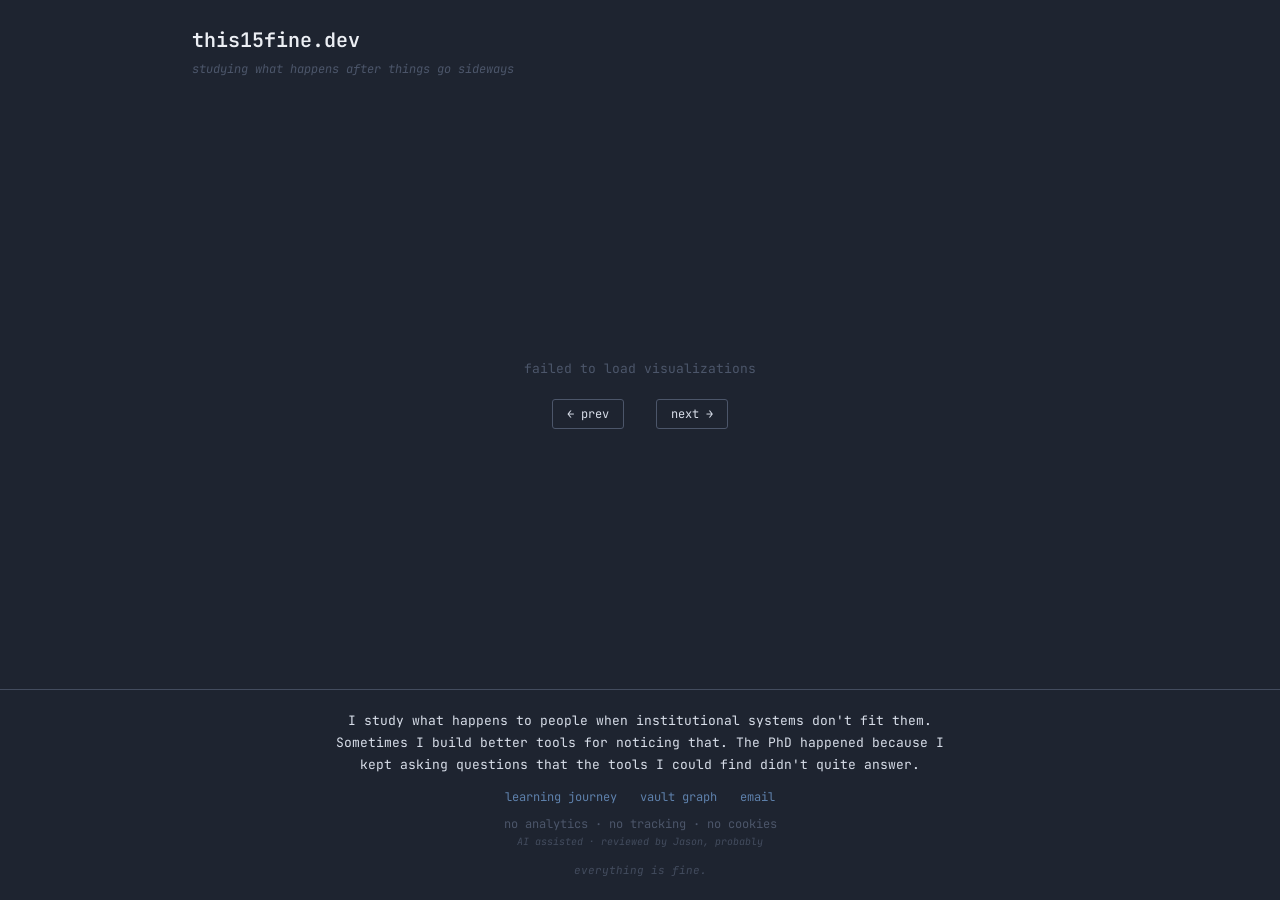
==== commit 5e319d84: "fix: replace github profile link with learning journey" ====
--- a/public/index.html
+++ b/public/index.html
@@ -202,10 +202,9 @@
       I kept asking questions that the tools I could find didn't quite answer.
     </p>
     <div class="links">
-      <a href="https://github.com/3v3rything15fine">github</a>
-      <a href="https://github.com/3v3rything15fine/learning-experiment">learning</a>
+      <a href="https://github.com/3v3rything15fine/learning-experiment">learning journey</a>
       <a href="/graph/">vault graph</a>
-      <a href="mailto:jho.research@pm.me">email</a>
+      <a href="mailto:jason@this15fine.dev">email</a>
     </div>
     <p>no analytics · no tracking · no cookies</p>
     <p class="disclosure" id="disclosure-toggle">AI assisted · reviewed by Jason, probably</p>
